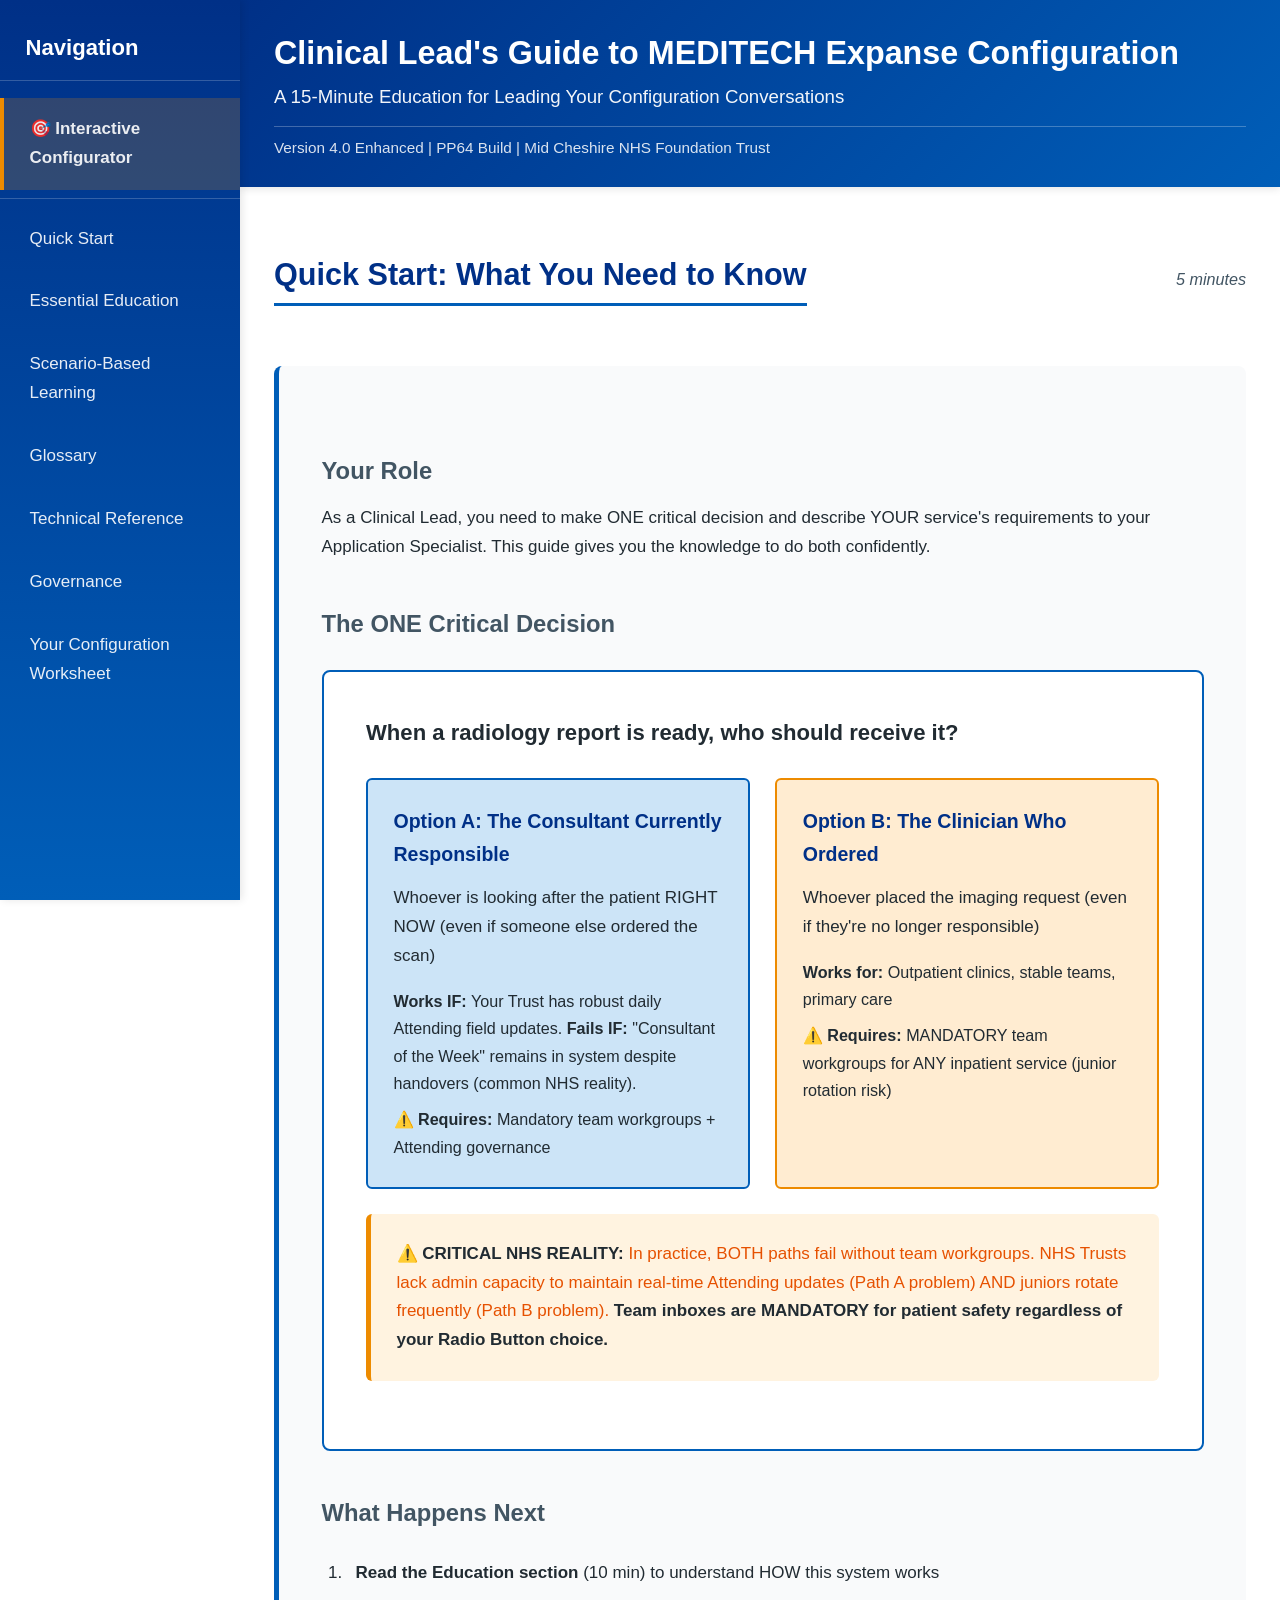
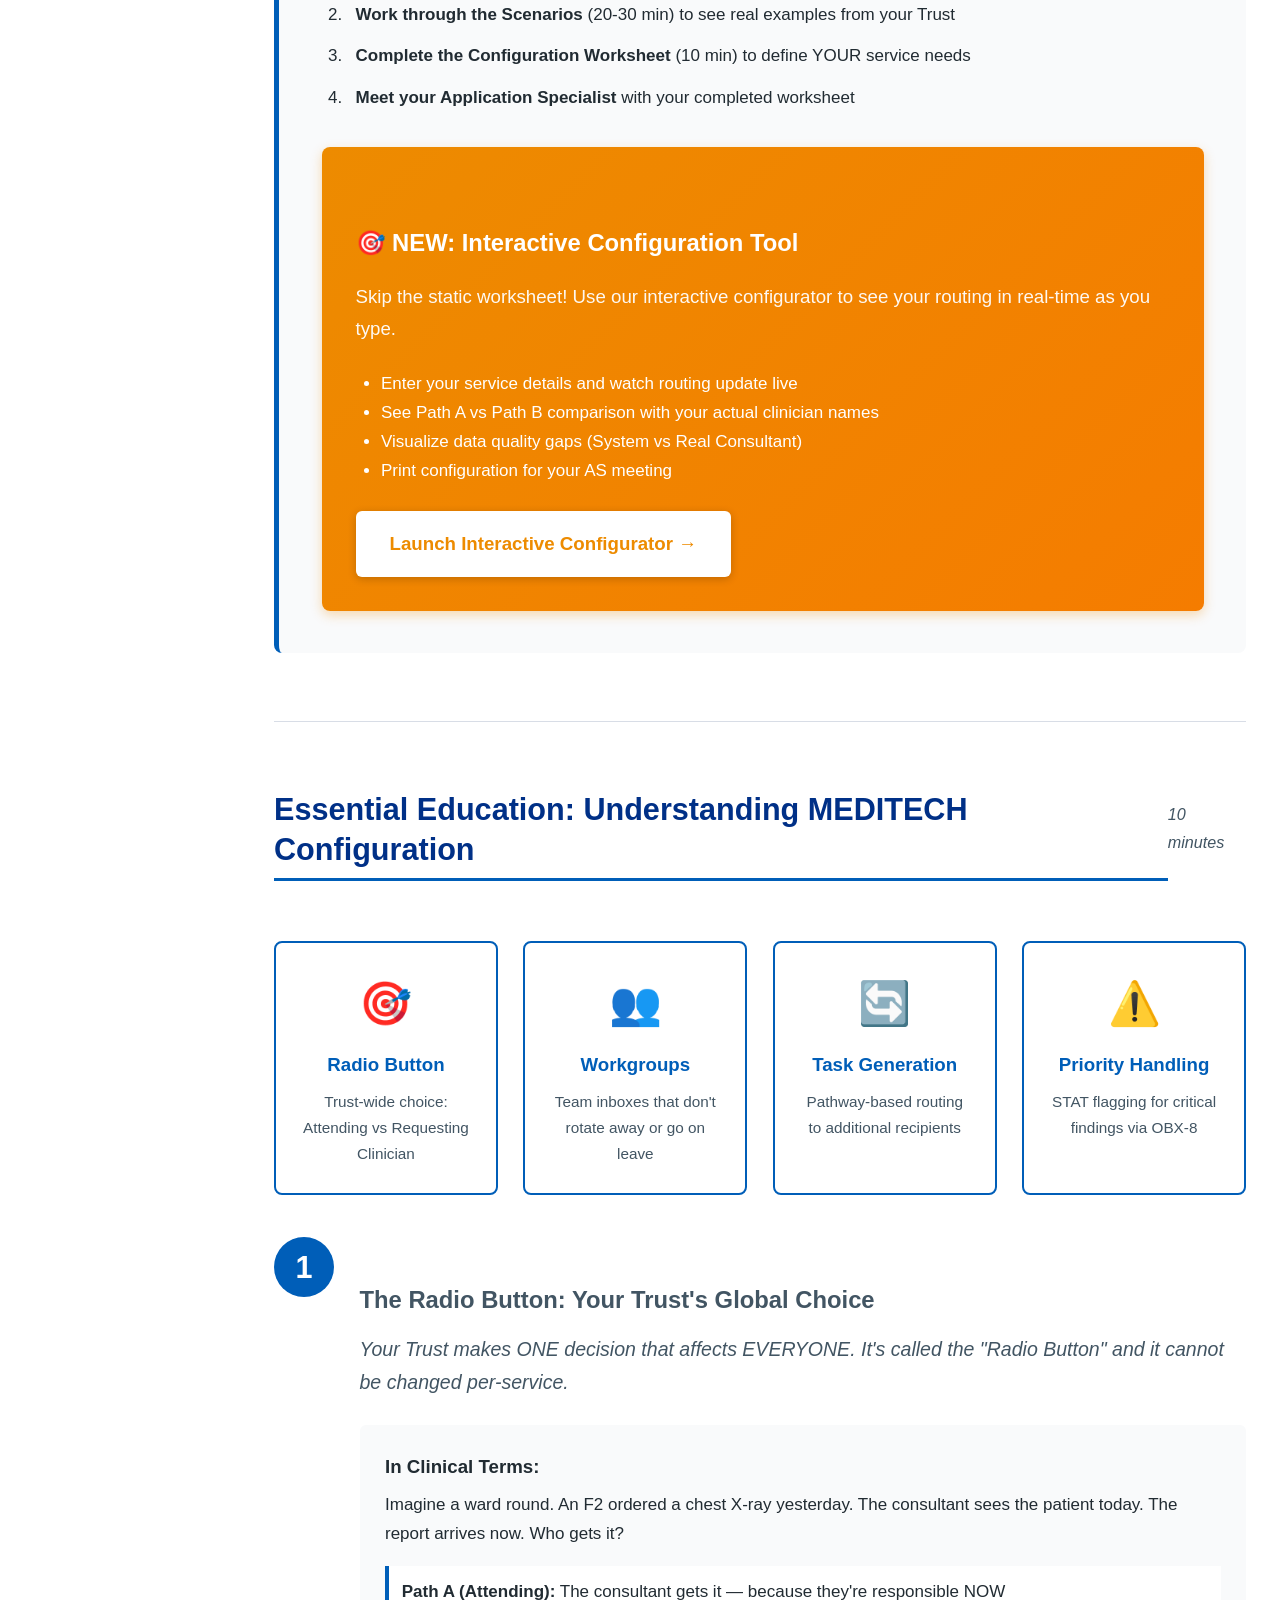
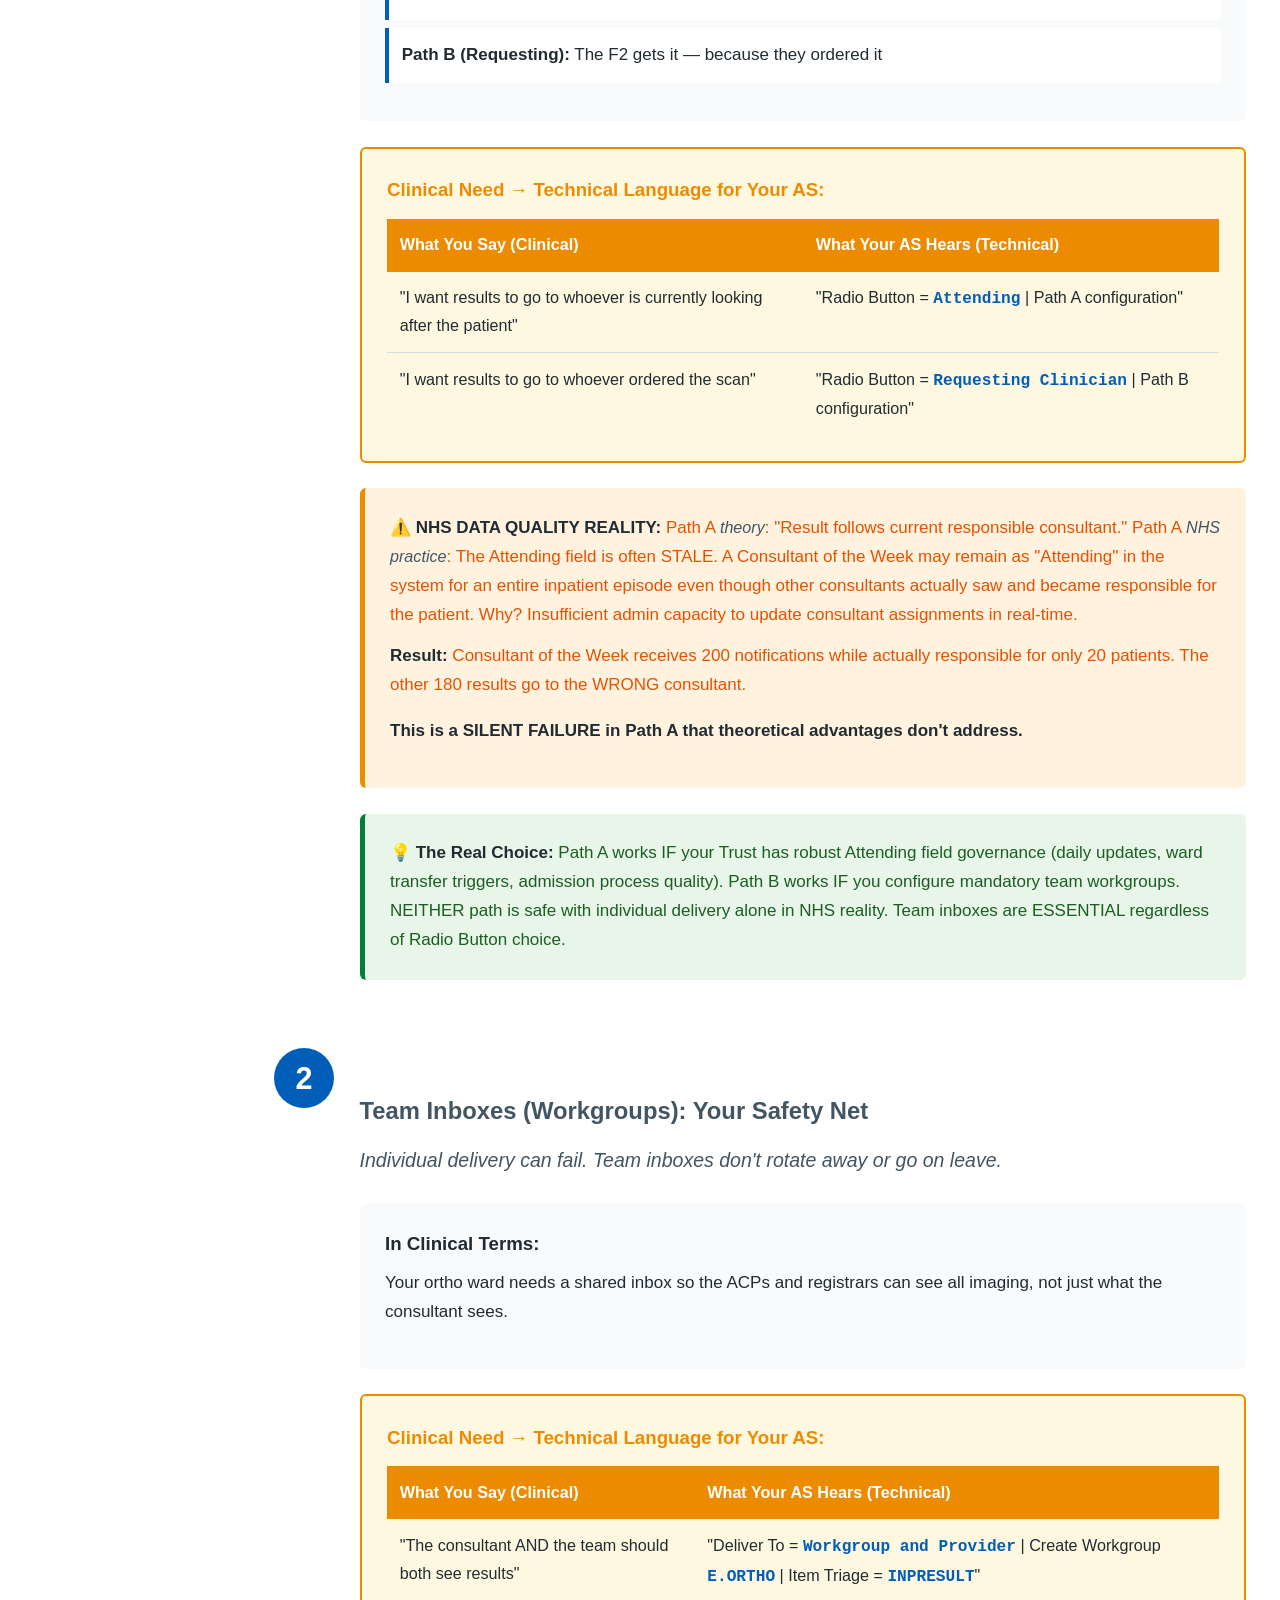
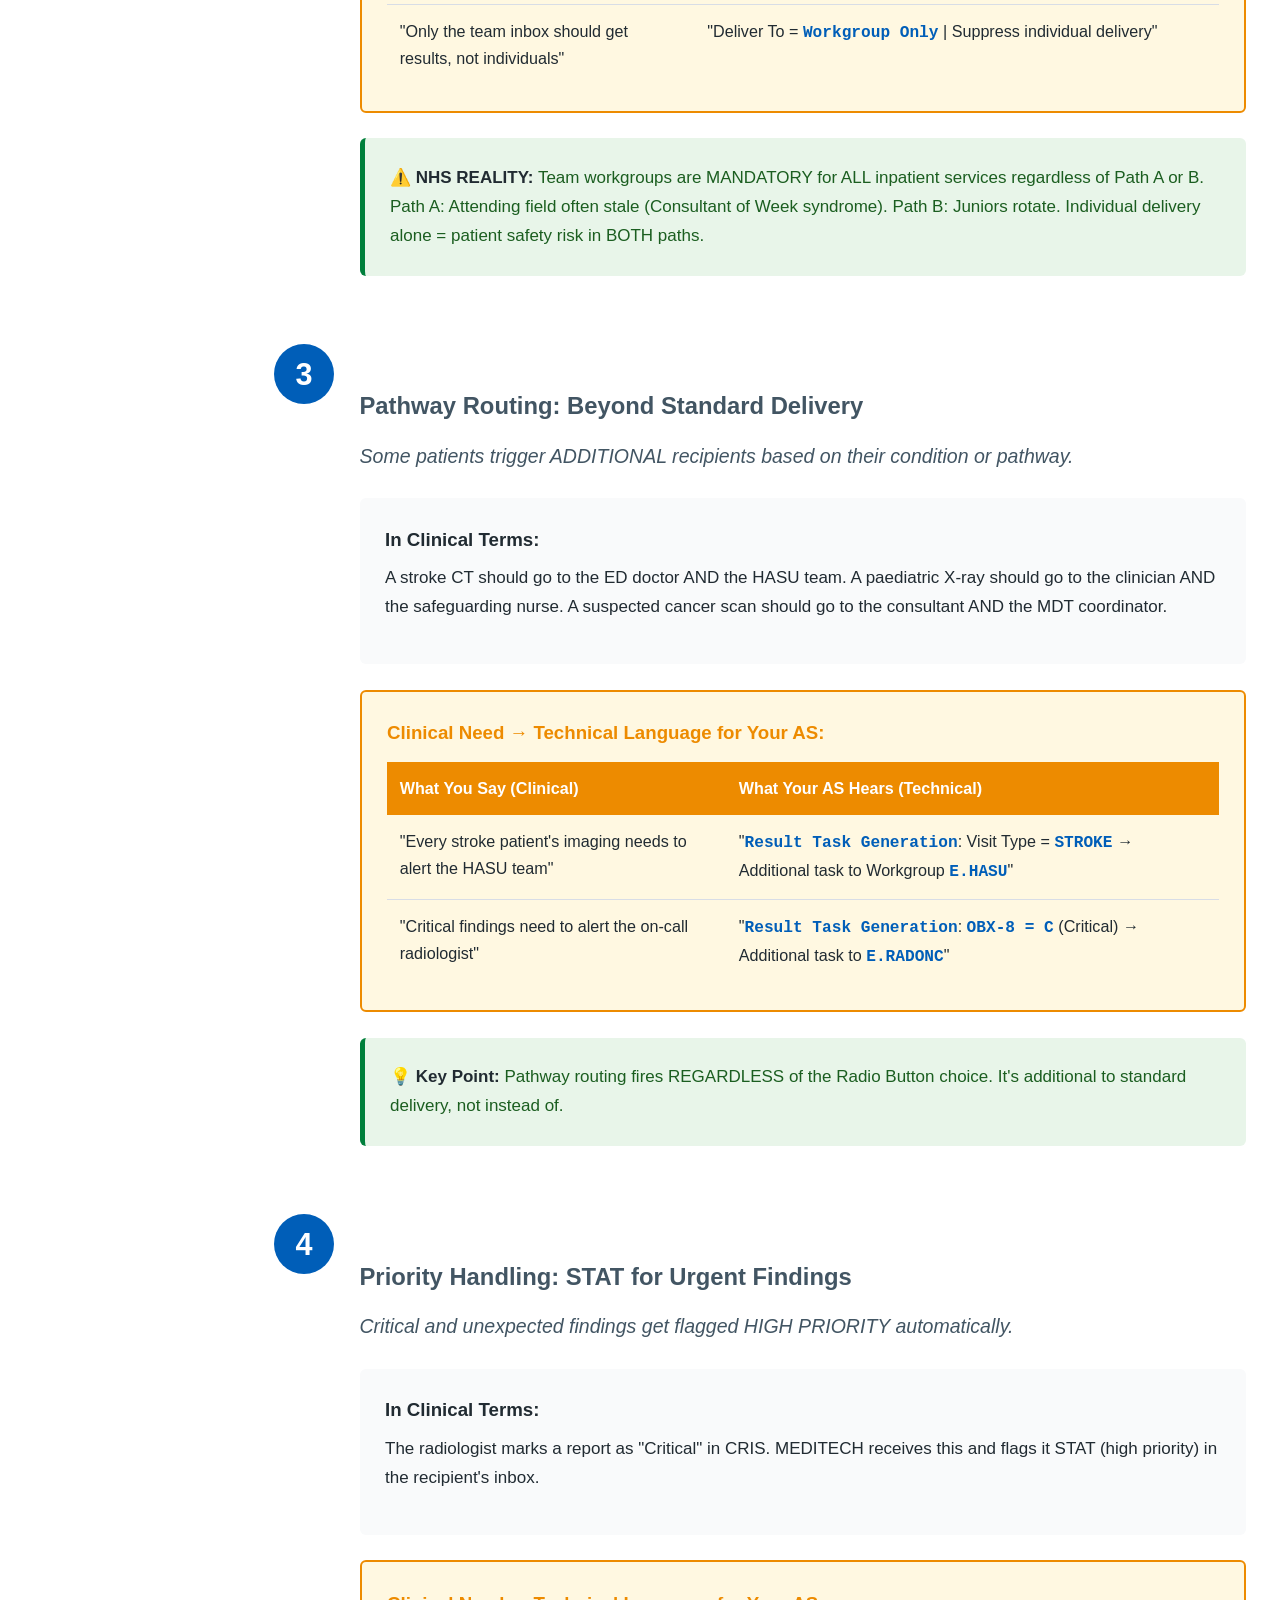
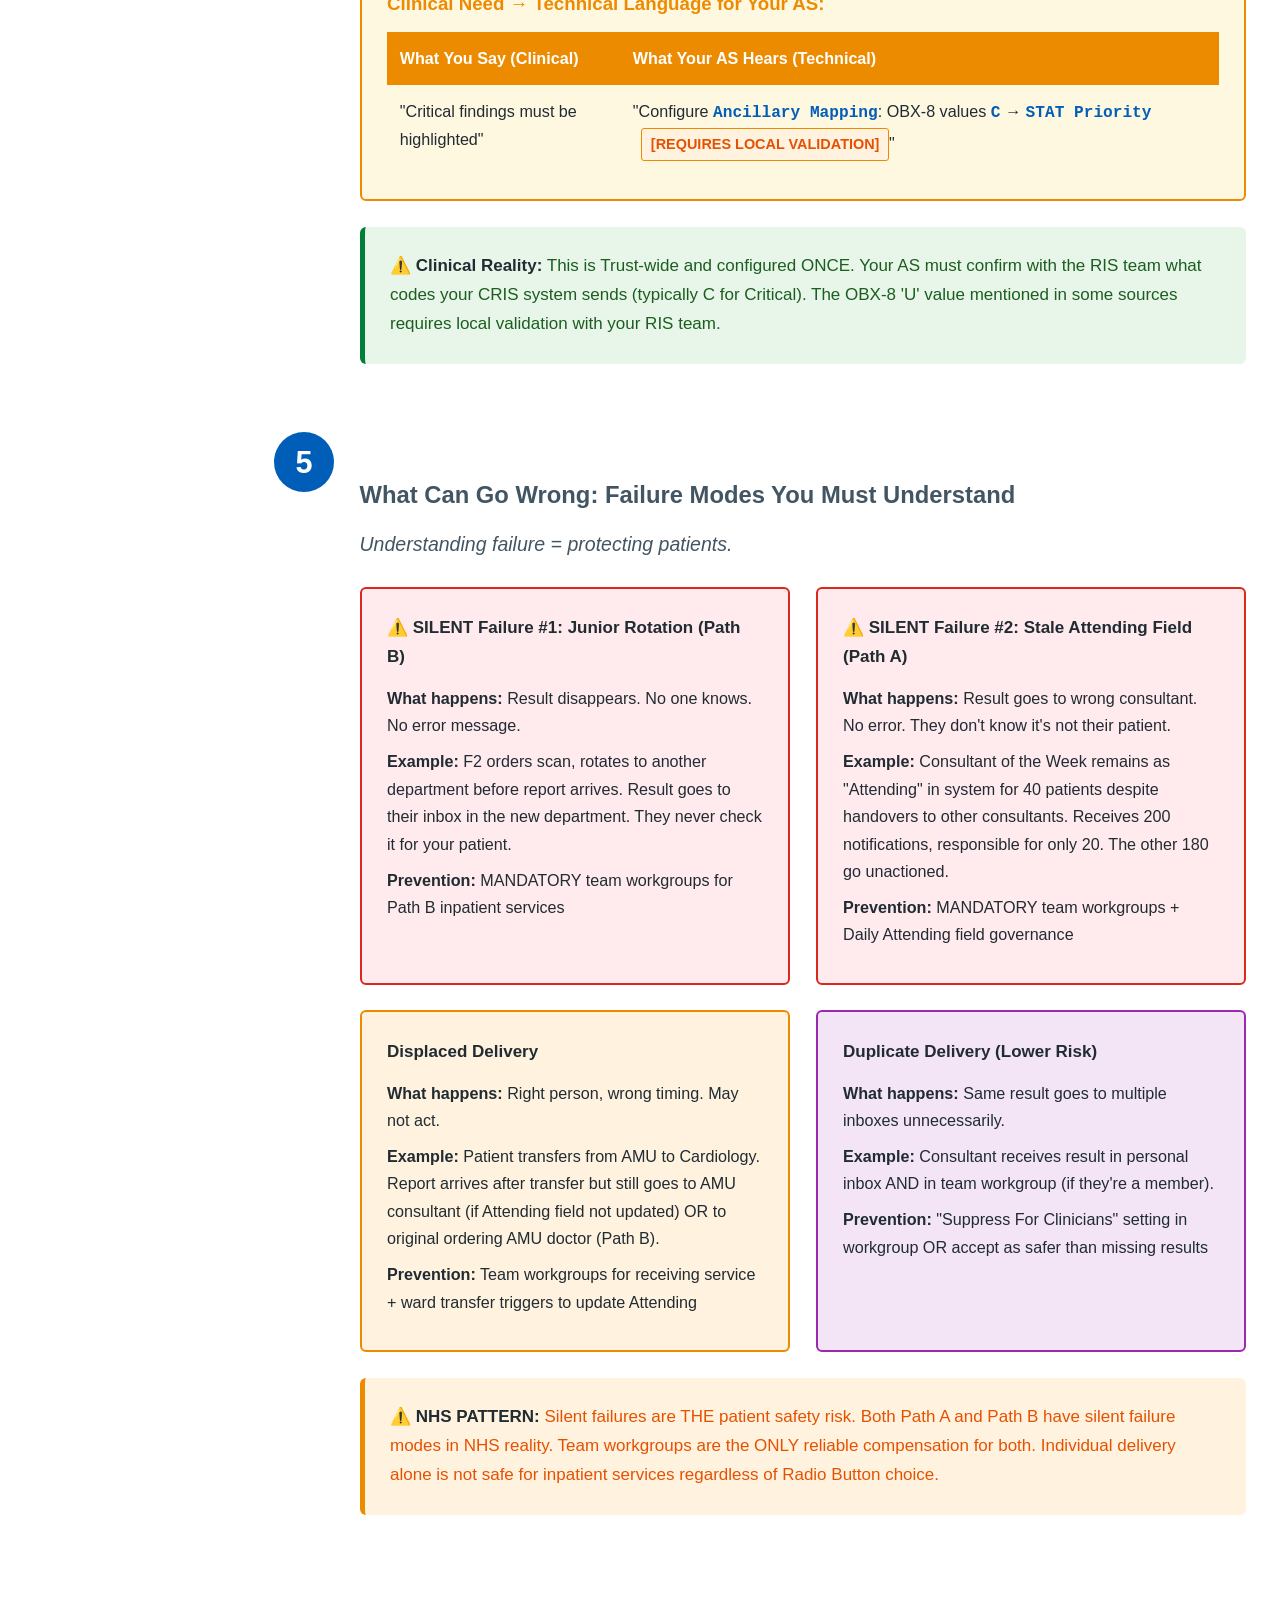
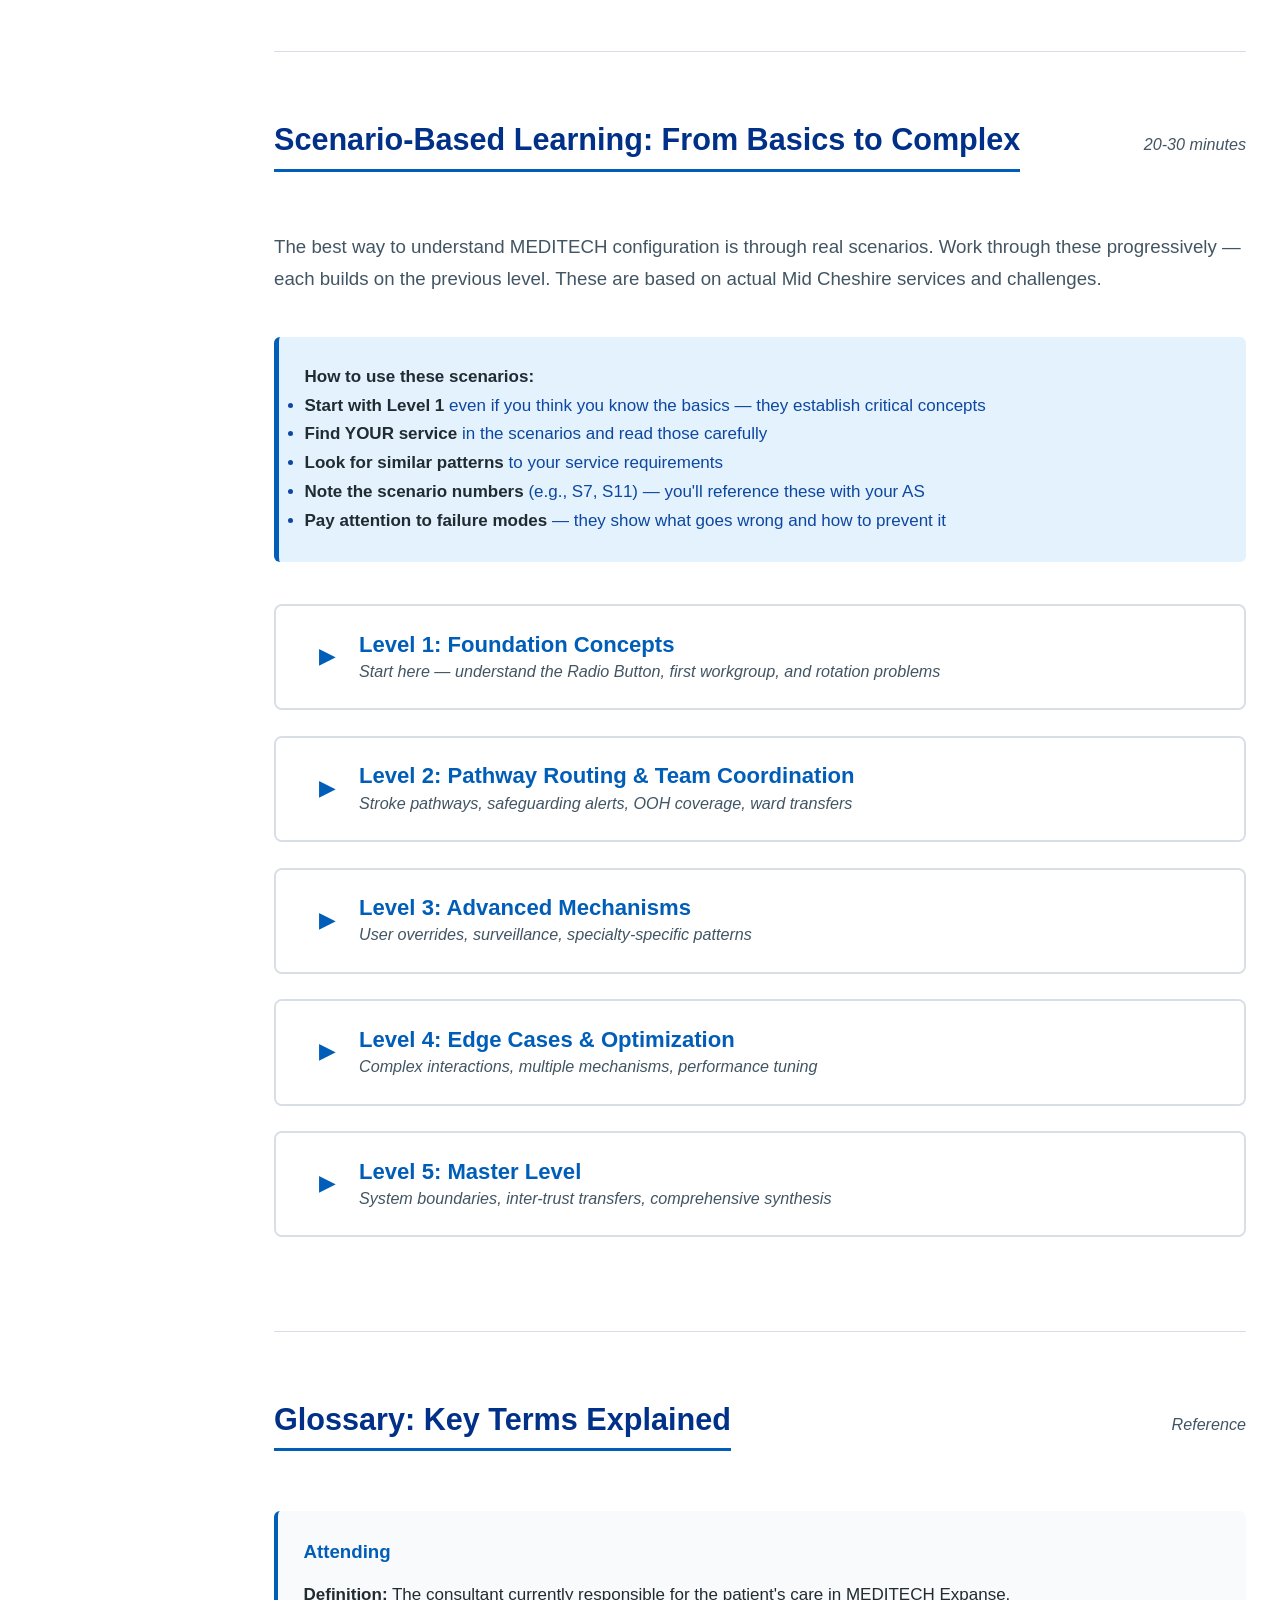
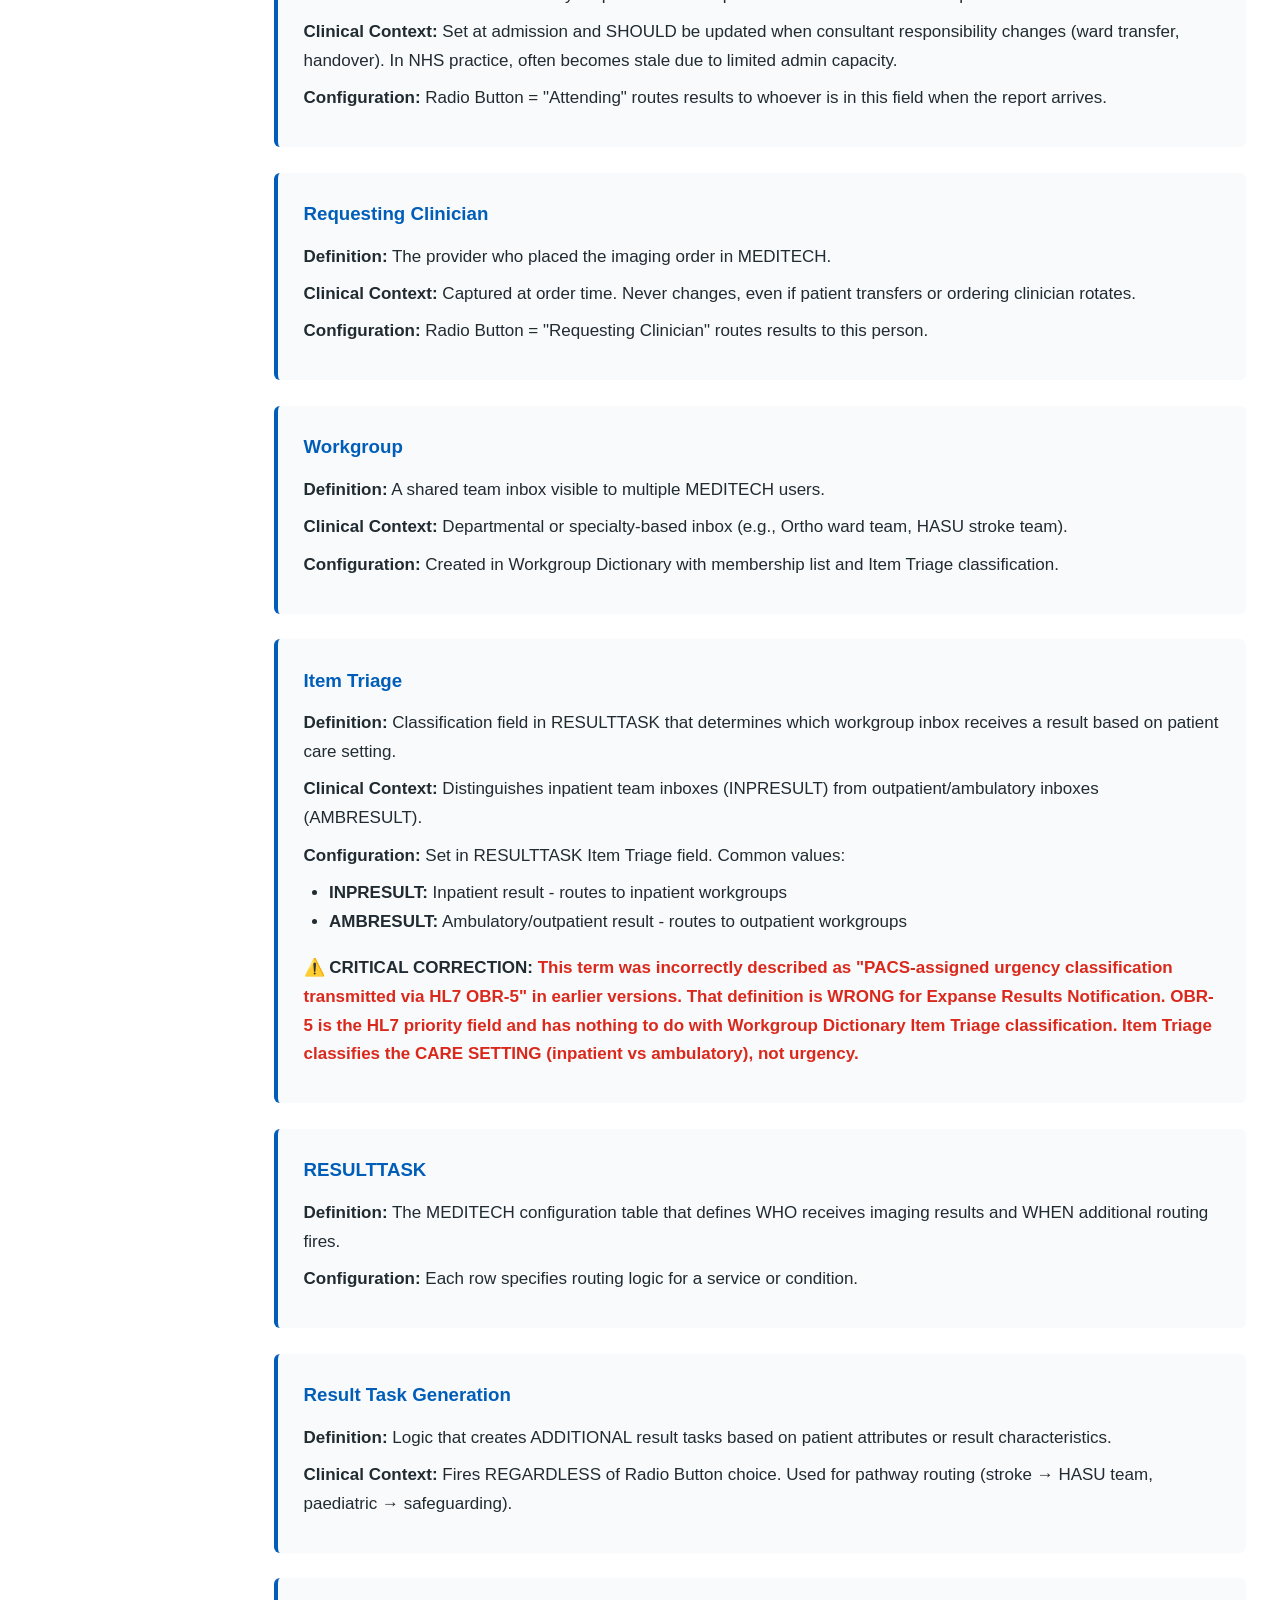
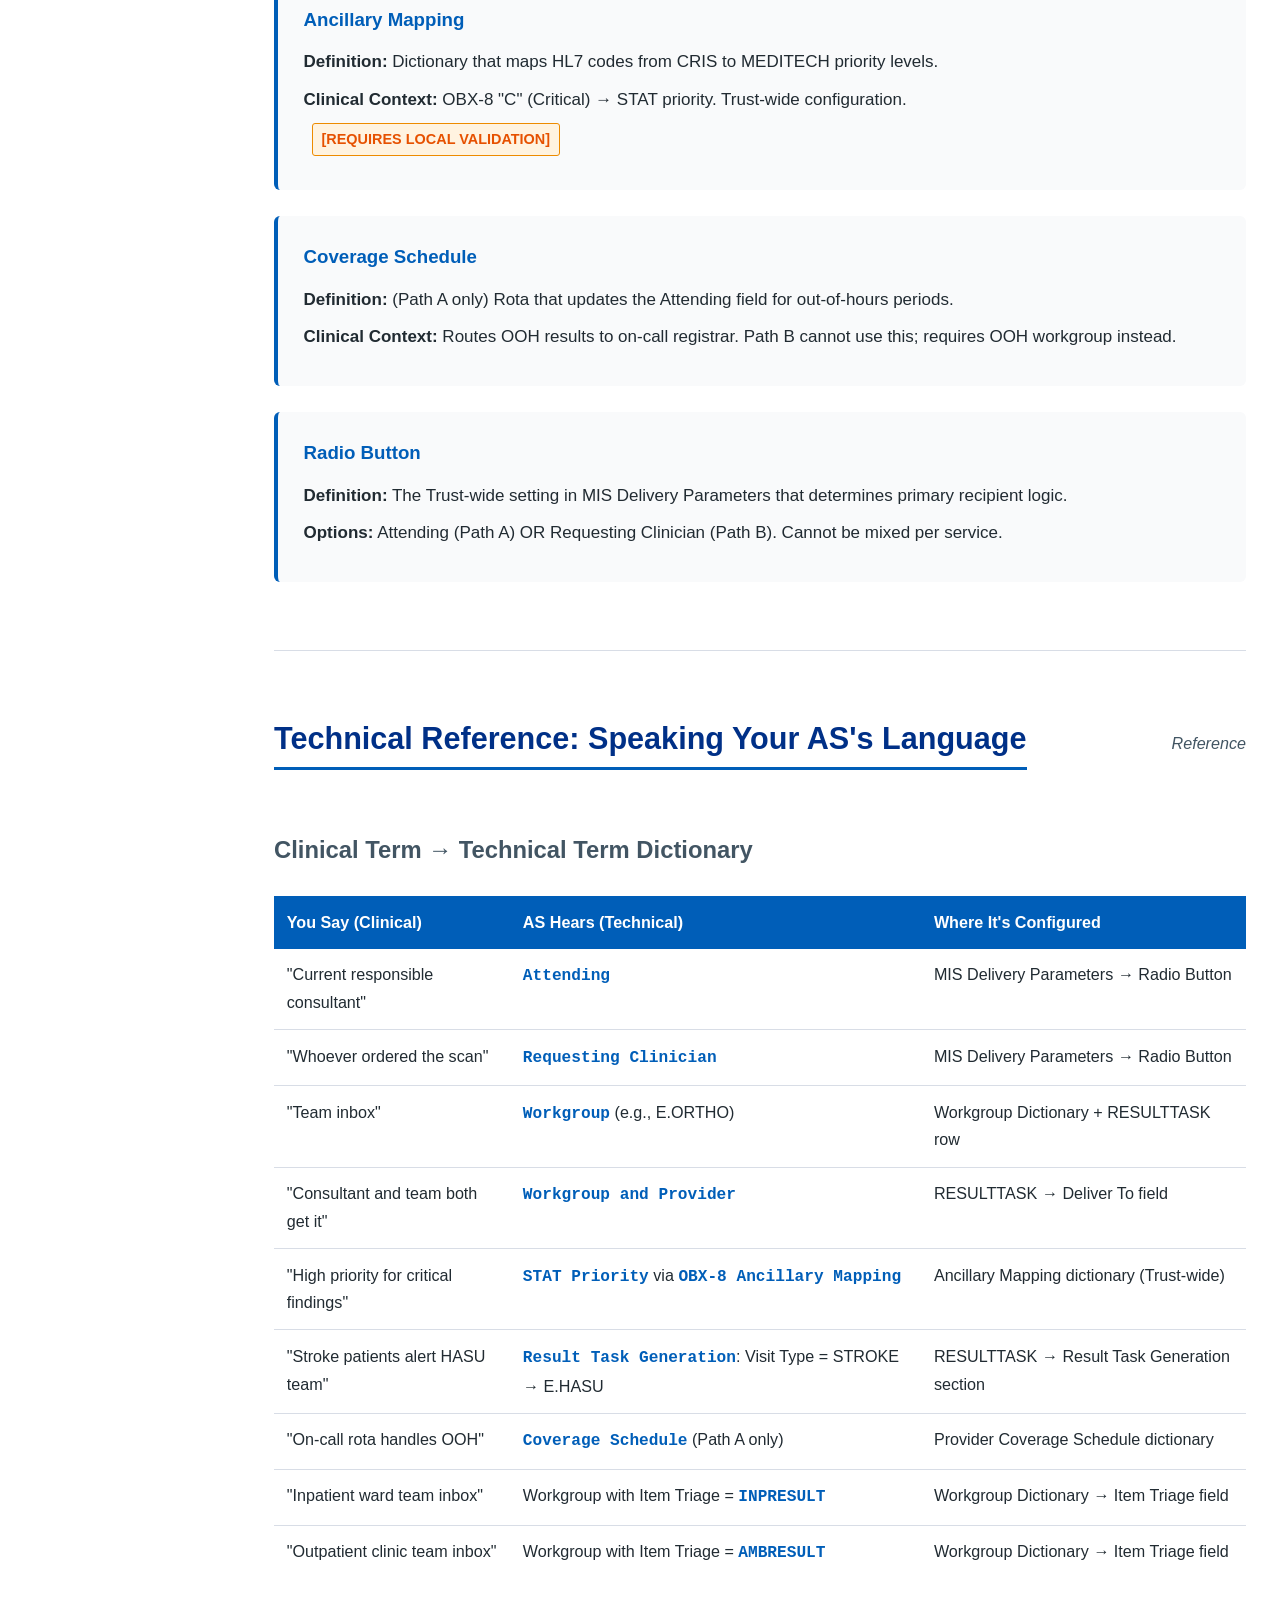
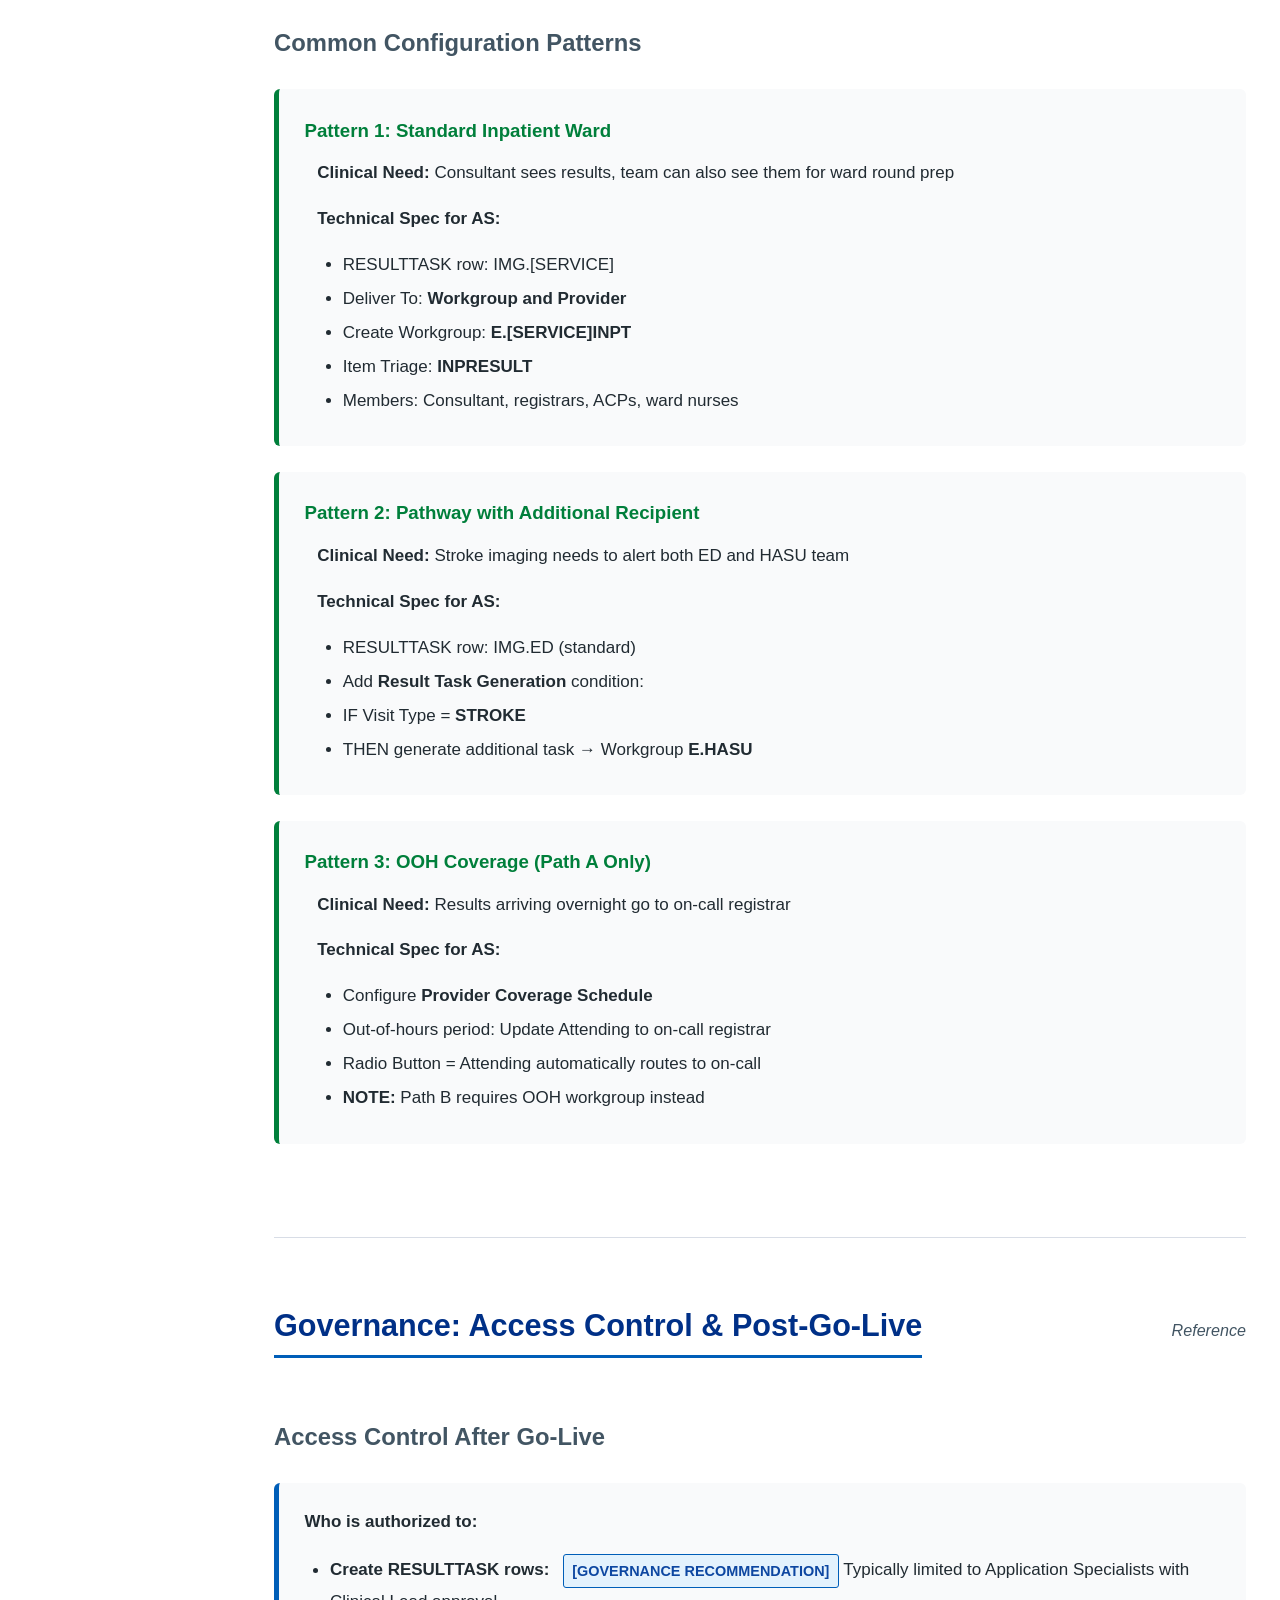
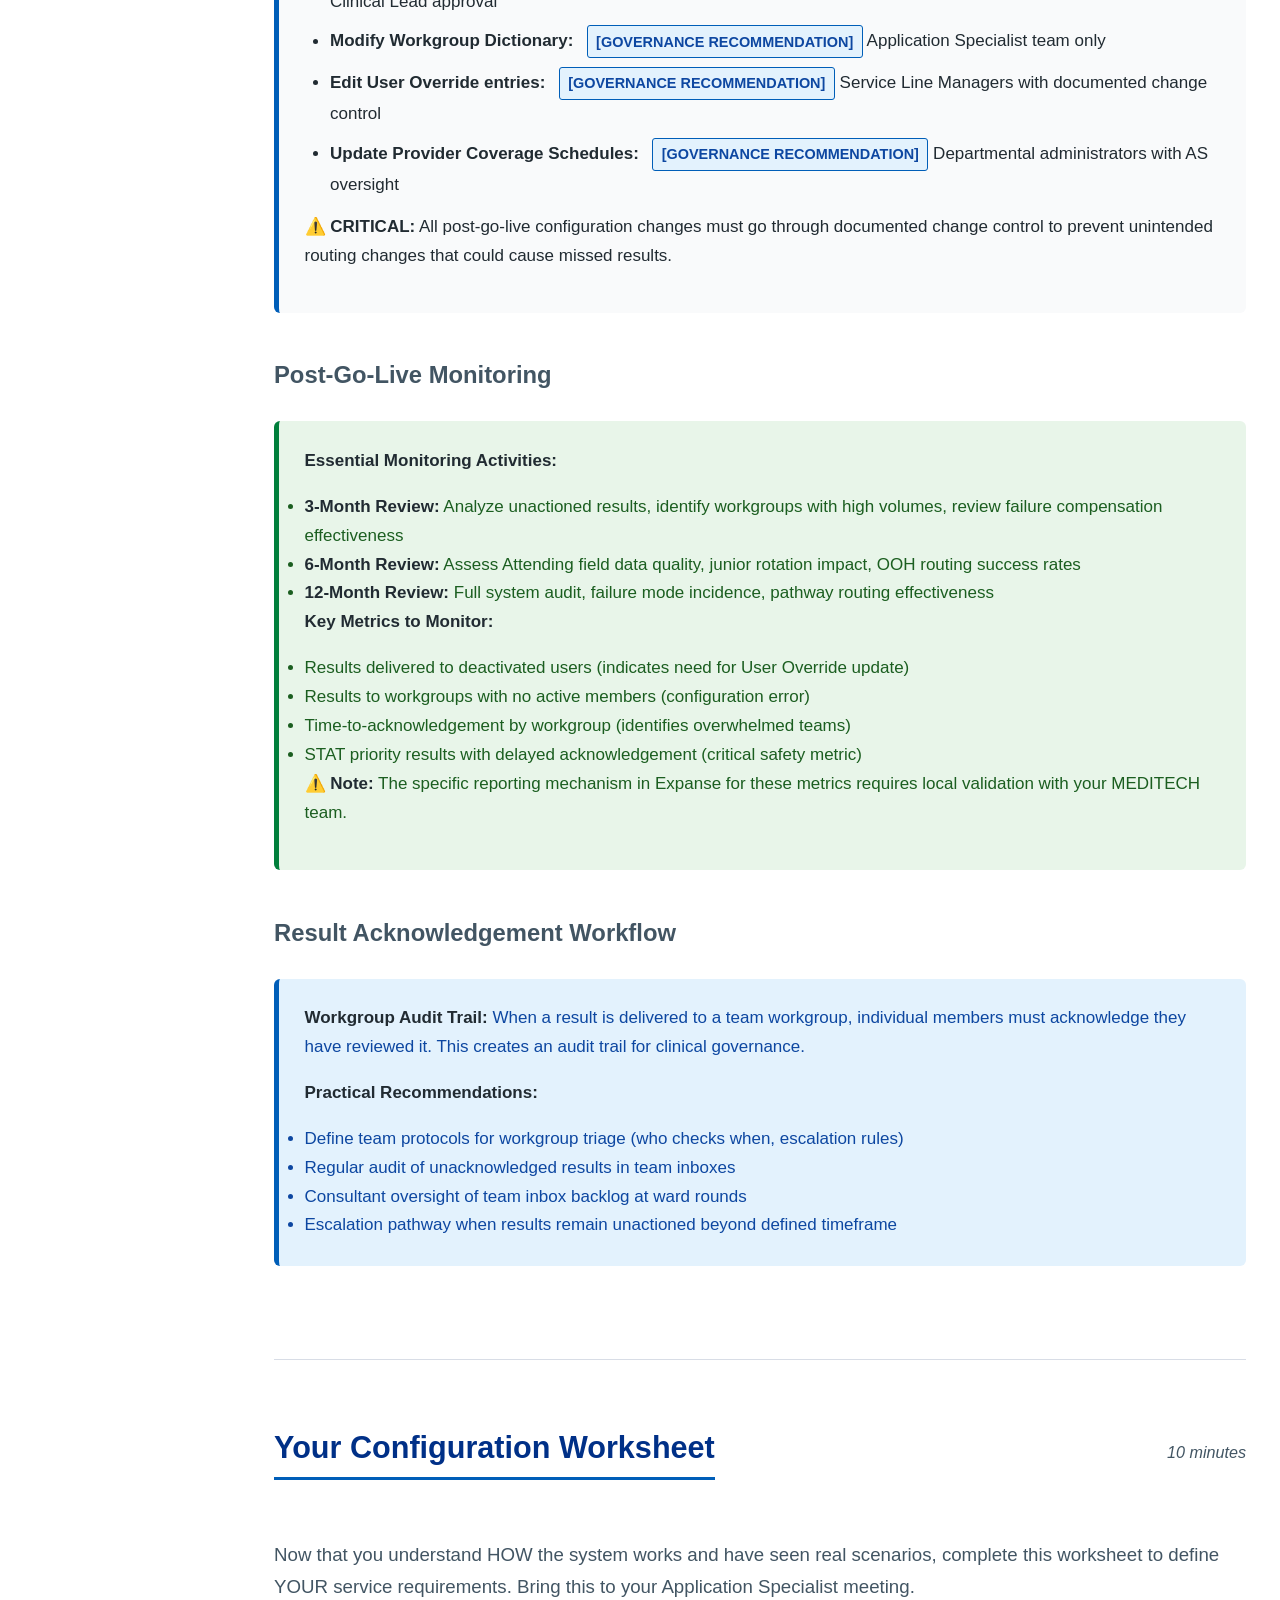
==== clinical-guide-enhanced.html @ 76cbac7c "Initial commit: MEDITECH Expanse Configuration Guide v5.1 Self-contained clinical guide and interact" ====
<!DOCTYPE html>
<html lang="en">
<head>
    <meta charset="UTF-8">
    <meta name="viewport" content="width=device-width, initial-scale=1.0">
    <title>Clinical Lead's Guide to MEDITECH Expanse Imaging Results Configuration</title>
    <link rel="stylesheet" href="clinical-styles-enhanced.css">
</head>
<body>
    <!-- Vertical Left Sidebar Navigation -->
    <nav class="sidebar">
        <div class="sidebar-header">
            <h2>Navigation</h2>
        </div>
        <ul class="sidebar-nav">
            <li><a href="interactive-configurator.html" class="nav-link" style="background: rgba(237,139,0,0.2); border-left-color: #ed8b00; font-weight: 600;">🎯 Interactive Configurator</a></li>
            <li style="height: 1px; background: rgba(255,255,255,0.2); margin: 0.5rem 0;"></li>
            <li><a href="#start" class="nav-link active">Quick Start</a></li>
            <li><a href="#education" class="nav-link">Essential Education</a></li>
            <li><a href="#scenarios" class="nav-link">Scenario-Based Learning</a></li>
            <li><a href="#glossary" class="nav-link">Glossary</a></li>
            <li><a href="#technical" class="nav-link">Technical Reference</a></li>
            <li><a href="#governance" class="nav-link">Governance</a></li>
            <li><a href="#decision" class="nav-link">Your Configuration Worksheet</a></li>
        </ul>
    </nav>

    <!-- Main Content Area -->
    <div class="main-wrapper">
        <!-- Fixed Header -->
        <header class="document-header">
            <div class="container">
                <h1>Clinical Lead's Guide to MEDITECH Expanse Configuration</h1>
                <p class="subtitle">A 15-Minute Education for Leading Your Configuration Conversations</p>
                <div class="meta">Version 4.0 Enhanced | PP64 Build | Mid Cheshire NHS Foundation Trust</div>
            </div>
        </header>

        <main class="container">

            <!-- Section 1: Quick Start -->
            <section id="start" class="section">
                <div class="section-header">
                    <h2>Quick Start: What You Need to Know</h2>
                    <span class="reading-time">5 minutes</span>
                </div>

                <div class="executive-summary">
                    <h3>Your Role</h3>
                    <p>As a Clinical Lead, you need to make ONE critical decision and describe YOUR service's requirements to your Application Specialist. This guide gives you the knowledge to do both confidently.</p>

                    <h3>The ONE Critical Decision</h3>
                    <div class="decision-box">
                        <p class="lead-text"><strong>When a radiology report is ready, who should receive it?</strong></p>
                        <div class="two-columns">
                            <div class="option-summary path-a">
                                <h4>Option A: The Consultant Currently Responsible</h4>
                                <p>Whoever is looking after the patient RIGHT NOW (even if someone else ordered the scan)</p>
                                <p class="verdict"><strong>Works IF:</strong> Your Trust has robust daily Attending field updates. <strong>Fails IF:</strong> "Consultant of the Week" remains in system despite handovers (common NHS reality).</p>
                                <p class="verdict" style="margin-top: 0.5rem;"><strong>⚠️ Requires:</strong> Mandatory team workgroups + Attending governance</p>
                            </div>
                            <div class="option-summary path-b">
                                <h4>Option B: The Clinician Who Ordered</h4>
                                <p>Whoever placed the imaging request (even if they're no longer responsible)</p>
                                <p class="verdict"><strong>Works for:</strong> Outpatient clinics, stable teams, primary care</p>
                                <p class="verdict" style="margin-top: 0.5rem;"><strong>⚠️ Requires:</strong> MANDATORY team workgroups for ANY inpatient service (junior rotation risk)</p>
                            </div>
                        </div>

                        <div class="clinical-warning" style="margin-top: 1.5rem;">
                            <strong>⚠️ CRITICAL NHS REALITY:</strong> In practice, BOTH paths fail without team workgroups. NHS Trusts lack admin capacity to maintain real-time Attending updates (Path A problem) AND juniors rotate frequently (Path B problem). <strong>Team inboxes are MANDATORY for patient safety regardless of your Radio Button choice.</strong>
                        </div>
                    </div>

                    <h3>What Happens Next</h3>
                    <ol class="process-steps">
                        <li><strong>Read the Education section</strong> (10 min) to understand HOW this system works</li>
                        <li><strong>Work through the Scenarios</strong> (20-30 min) to see real examples from your Trust</li>
                        <li><strong>Complete the Configuration Worksheet</strong> (10 min) to define YOUR service needs</li>
                        <li><strong>Meet your Application Specialist</strong> with your completed worksheet</li>
                    </ol>

                    <div style="background: linear-gradient(135deg, #ed8b00 0%, #f57c00 100%); color: white; padding: 2rem; border-radius: 8px; margin-top: 2rem; box-shadow: 0 4px 12px rgba(237,139,0,0.3);">
                        <h3 style="color: white; margin-bottom: 1rem; border: none; padding: 0;">🎯 NEW: Interactive Configuration Tool</h3>
                        <p style="font-size: 1.1rem; margin-bottom: 1.5rem; opacity: 0.95;">
                            Skip the static worksheet! Use our interactive configurator to see your routing in real-time as you type.
                        </p>
                        <ul style="margin-bottom: 1.5rem; padding-left: 1.5rem;">
                            <li>Enter your service details and watch routing update live</li>
                            <li>See Path A vs Path B comparison with your actual clinician names</li>
                            <li>Visualize data quality gaps (System vs Real Consultant)</li>
                            <li>Print configuration for your AS meeting</li>
                        </ul>
                        <a href="interactive-configurator.html" style="display: inline-block; background: white; color: #ed8b00; padding: 1rem 2rem; border-radius: 6px; text-decoration: none; font-weight: 600; font-size: 1.1rem; transition: all 0.2s; box-shadow: 0 2px 8px rgba(0,0,0,0.2);">
                            Launch Interactive Configurator →
                        </a>
                    </div>
                </div>
            </section>

            <!-- Section 2: Essential Education -->
            <section id="education" class="section">
                <div class="section-header">
                    <h2>Essential Education: Understanding MEDITECH Configuration</h2>
                    <span class="reading-time">10 minutes</span>
                </div>

                <div class="education-content">

                    <!-- Key Configuration Concepts -->
                    <div class="key-concepts-grid">
                        <div class="key-concept-card">
                            <div class="concept-icon">🎯</div>
                            <h4>Radio Button</h4>
                            <p>Trust-wide choice: Attending vs Requesting Clinician</p>
                        </div>
                        <div class="key-concept-card">
                            <div class="concept-icon">👥</div>
                            <h4>Workgroups</h4>
                            <p>Team inboxes that don't rotate away or go on leave</p>
                        </div>
                        <div class="key-concept-card">
                            <div class="concept-icon">🔄</div>
                            <h4>Task Generation</h4>
                            <p>Pathway-based routing to additional recipients</p>
                        </div>
                        <div class="key-concept-card">
                            <div class="concept-icon">⚠️</div>
                            <h4>Priority Handling</h4>
                            <p>STAT flagging for critical findings via OBX-8</p>
                        </div>
                    </div>

                    <!-- Core Concept 1 -->
                    <div class="concept-block">
                        <div class="concept-number">1</div>
                        <div class="concept-content">
                            <h3>The Radio Button: Your Trust's Global Choice</h3>
                            <p class="concept-intro">Your Trust makes ONE decision that affects EVERYONE. It's called the "Radio Button" and it cannot be changed per-service.</p>

                            <div class="explanation">
                                <h4>In Clinical Terms:</h4>
                                <p>Imagine a ward round. An F2 ordered a chest X-ray yesterday. The consultant sees the patient today. The report arrives now. Who gets it?</p>

                                <ul class="clinical-comparison">
                                    <li><strong>Path A (Attending):</strong> The consultant gets it — because they're responsible NOW</li>
                                    <li><strong>Path B (Requesting):</strong> The F2 gets it — because they ordered it</li>
                                </ul>
                            </div>

                            <div class="translation-box">
                                <h4>Clinical Need → Technical Language for Your AS:</h4>
                                <table class="translation-table">
                                    <tr>
                                        <th>What You Say (Clinical)</th>
                                        <th>What Your AS Hears (Technical)</th>
                                    </tr>
                                    <tr>
                                        <td>"I want results to go to whoever is currently looking after the patient"</td>
                                        <td>"Radio Button = <strong>Attending</strong> | Path A configuration"</td>
                                    </tr>
                                    <tr>
                                        <td>"I want results to go to whoever ordered the scan"</td>
                                        <td>"Radio Button = <strong>Requesting Clinician</strong> | Path B configuration"</td>
                                    </tr>
                                </table>
                            </div>

                            <div class="clinical-warning">
                                <strong>⚠️ NHS DATA QUALITY REALITY:</strong> Path A <em>theory</em>: "Result follows current responsible consultant." Path A <em>NHS practice</em>: The Attending field is often STALE. A Consultant of the Week may remain as "Attending" in the system for an entire inpatient episode even though other consultants actually saw and became responsible for the patient. Why? Insufficient admin capacity to update consultant assignments in real-time.
                                <p style="margin-top: 0.75rem;"><strong>Result:</strong> Consultant of the Week receives 200 notifications while actually responsible for only 20 patients. The other 180 results go to the WRONG consultant.</p>
                                <p style="margin-top: 0.75rem;"><strong>This is a SILENT FAILURE in Path A that theoretical advantages don't address.</strong></p>
                            </div>

                            <div class="clinical-truth">
                                <strong>💡 The Real Choice:</strong> Path A works IF your Trust has robust Attending field governance (daily updates, ward transfer triggers, admission process quality). Path B works IF you configure mandatory team workgroups. NEITHER path is safe with individual delivery alone in NHS reality. Team inboxes are ESSENTIAL regardless of Radio Button choice.
                            </div>
                        </div>
                    </div>

                    <!-- Core Concept 2 -->
                    <div class="concept-block">
                        <div class="concept-number">2</div>
                        <div class="concept-content">
                            <h3>Team Inboxes (Workgroups): Your Safety Net</h3>
                            <p class="concept-intro">Individual delivery can fail. Team inboxes don't rotate away or go on leave.</p>

                            <div class="explanation">
                                <h4>In Clinical Terms:</h4>
                                <p>Your ortho ward needs a shared inbox so the ACPs and registrars can see all imaging, not just what the consultant sees.</p>
                            </div>

                            <div class="translation-box">
                                <h4>Clinical Need → Technical Language for Your AS:</h4>
                                <table class="translation-table">
                                    <tr>
                                        <th>What You Say (Clinical)</th>
                                        <th>What Your AS Hears (Technical)</th>
                                    </tr>
                                    <tr>
                                        <td>"The consultant AND the team should both see results"</td>
                                        <td>"Deliver To = <strong>Workgroup and Provider</strong> | Create Workgroup <strong>E.ORTHO</strong> | Item Triage = <strong>INPRESULT</strong>"</td>
                                    </tr>
                                    <tr>
                                        <td>"Only the team inbox should get results, not individuals"</td>
                                        <td>"Deliver To = <strong>Workgroup Only</strong> | Suppress individual delivery"</td>
                                    </tr>
                                </table>
                            </div>

                            <div class="clinical-truth">
                                <strong>⚠️ NHS REALITY:</strong> Team workgroups are MANDATORY for ALL inpatient services regardless of Path A or B. Path A: Attending field often stale (Consultant of Week syndrome). Path B: Juniors rotate. Individual delivery alone = patient safety risk in BOTH paths.
                            </div>
                        </div>
                    </div>

                    <!-- Core Concept 3 -->
                    <div class="concept-block">
                        <div class="concept-number">3</div>
                        <div class="concept-content">
                            <h3>Pathway Routing: Beyond Standard Delivery</h3>
                            <p class="concept-intro">Some patients trigger ADDITIONAL recipients based on their condition or pathway.</p>

                            <div class="explanation">
                                <h4>In Clinical Terms:</h4>
                                <p>A stroke CT should go to the ED doctor AND the HASU team. A paediatric X-ray should go to the clinician AND the safeguarding nurse. A suspected cancer scan should go to the consultant AND the MDT coordinator.</p>
                            </div>

                            <div class="translation-box">
                                <h4>Clinical Need → Technical Language for Your AS:</h4>
                                <table class="translation-table">
                                    <tr>
                                        <th>What You Say (Clinical)</th>
                                        <th>What Your AS Hears (Technical)</th>
                                    </tr>
                                    <tr>
                                        <td>"Every stroke patient's imaging needs to alert the HASU team"</td>
                                        <td>"<strong>Result Task Generation</strong>: Visit Type = <strong>STROKE</strong> → Additional task to Workgroup <strong>E.HASU</strong>"</td>
                                    </tr>
                                    <tr>
                                        <td>"Critical findings need to alert the on-call radiologist"</td>
                                        <td>"<strong>Result Task Generation</strong>: <strong>OBX-8 = C</strong> (Critical) → Additional task to <strong>E.RADONC</strong>"</td>
                                    </tr>
                                </table>
                            </div>

                            <div class="clinical-truth">
                                <strong>💡 Key Point:</strong> Pathway routing fires REGARDLESS of the Radio Button choice. It's additional to standard delivery, not instead of.
                            </div>
                        </div>
                    </div>

                    <!-- Core Concept 4 -->
                    <div class="concept-block">
                        <div class="concept-number">4</div>
                        <div class="concept-content">
                            <h3>Priority Handling: STAT for Urgent Findings</h3>
                            <p class="concept-intro">Critical and unexpected findings get flagged HIGH PRIORITY automatically.</p>

                            <div class="explanation">
                                <h4>In Clinical Terms:</h4>
                                <p>The radiologist marks a report as "Critical" in CRIS. MEDITECH receives this and flags it STAT (high priority) in the recipient's inbox.</p>
                            </div>

                            <div class="translation-box">
                                <h4>Clinical Need → Technical Language for Your AS:</h4>
                                <table class="translation-table">
                                    <tr>
                                        <th>What You Say (Clinical)</th>
                                        <th>What Your AS Hears (Technical)</th>
                                    </tr>
                                    <tr>
                                        <td>"Critical findings must be highlighted"</td>
                                        <td>"Configure <strong>Ancillary Mapping</strong>: OBX-8 values <strong>C</strong> → <strong>STAT Priority</strong> <span class="validation-tag">[REQUIRES LOCAL VALIDATION]</span>"</td>
                                    </tr>
                                </table>
                            </div>

                            <div class="clinical-truth">
                                <strong>⚠️ Clinical Reality:</strong> This is Trust-wide and configured ONCE. Your AS must confirm with the RIS team what codes your CRIS system sends (typically C for Critical). The OBX-8 'U' value mentioned in some sources requires local validation with your RIS team.
                            </div>
                        </div>
                    </div>

                    <!-- Core Concept 5 -->
                    <div class="concept-block">
                        <div class="concept-number">5</div>
                        <div class="concept-content">
                            <h3>What Can Go Wrong: Failure Modes You Must Understand</h3>
                            <p class="concept-intro">Understanding failure = protecting patients.</p>

                            <div class="failure-grid">
                                <div class="failure-card critical">
                                    <h4>⚠️ SILENT Failure #1: Junior Rotation (Path B)</h4>
                                    <p><strong>What happens:</strong> Result disappears. No one knows. No error message.</p>
                                    <p><strong>Example:</strong> F2 orders scan, rotates to another department before report arrives. Result goes to their inbox in the new department. They never check it for your patient.</p>
                                    <p><strong>Prevention:</strong> MANDATORY team workgroups for Path B inpatient services</p>
                                </div>

                                <div class="failure-card critical">
                                    <h4>⚠️ SILENT Failure #2: Stale Attending Field (Path A)</h4>
                                    <p><strong>What happens:</strong> Result goes to wrong consultant. No error. They don't know it's not their patient.</p>
                                    <p><strong>Example:</strong> Consultant of the Week remains as "Attending" in system for 40 patients despite handovers to other consultants. Receives 200 notifications, responsible for only 20. The other 180 go unactioned.</p>
                                    <p><strong>Prevention:</strong> MANDATORY team workgroups + Daily Attending field governance</p>
                                </div>

                                <div class="failure-card warning">
                                    <h4>Displaced Delivery</h4>
                                    <p><strong>What happens:</strong> Right person, wrong timing. May not act.</p>
                                    <p><strong>Example:</strong> Patient transfers from AMU to Cardiology. Report arrives after transfer but still goes to AMU consultant (if Attending field not updated) OR to original ordering AMU doctor (Path B).</p>
                                    <p><strong>Prevention:</strong> Team workgroups for receiving service + ward transfer triggers to update Attending</p>
                                </div>

                                <div class="failure-card minor">
                                    <h4>Duplicate Delivery (Lower Risk)</h4>
                                    <p><strong>What happens:</strong> Same result goes to multiple inboxes unnecessarily.</p>
                                    <p><strong>Example:</strong> Consultant receives result in personal inbox AND in team workgroup (if they're a member).</p>
                                    <p><strong>Prevention:</strong> "Suppress For Clinicians" setting in workgroup OR accept as safer than missing results</p>
                                </div>
                            </div>

                            <div class="clinical-warning" style="margin-top: 1.5rem;">
                                <strong>⚠️ NHS PATTERN:</strong> Silent failures are THE patient safety risk. Both Path A and Path B have silent failure modes in NHS reality. Team workgroups are the ONLY reliable compensation for both. Individual delivery alone is not safe for inpatient services regardless of Radio Button choice.
                            </div>
                        </div>
                    </div>

                </div>
            </section>

            <!-- Section 3: Scenario-Based Learning -->
            
            <!-- Section 3: Scenarios (Template-Based) -->
            <section id="scenarios" class="section">
                <div class="section-header">
                    <h2>Scenario-Based Learning: From Basics to Complex</h2>
                    <span class="reading-time">20-30 minutes</span>
                </div>

                <div class="scenario-intro">
                    <p class="intro">The best way to understand MEDITECH configuration is through real scenarios. Work through these progressively — each builds on the previous level. These are based on actual Mid Cheshire services and challenges.</p>

                    <div class="clinical-note">
                        <strong>How to use these scenarios:</strong>
                        <ul>
                            <li><strong>Start with Level 1</strong> even if you think you know the basics — they establish critical concepts</li>
                            <li><strong>Find YOUR service</strong> in the scenarios and read those carefully</li>
                            <li><strong>Look for similar patterns</strong> to your service requirements</li>
                            <li><strong>Note the scenario numbers</strong> (e.g., S7, S11) — you'll reference these with your AS</li>
                            <li><strong>Pay attention to failure modes</strong> — they show what goes wrong and how to prevent it</li>
                        </ul>
                    </div>
                </div>

                <div class="scenario-content" id="scenario-container">
                    <!-- Scenarios will be dynamically rendered here -->
                    <div style="text-align: center; padding: 4rem 2rem; color: #666;">
                        <p>Loading scenarios...</p>
                    </div>
                </div>
            </section>

<section id="glossary" class="section">
                <div class="section-header">
                    <h2>Glossary: Key Terms Explained</h2>
                    <span class="reading-time">Reference</span>
                </div>

                <div class="glossary-content">
                    <div class="glossary-entry">
                        <h4>Attending</h4>
                        <p><strong>Definition:</strong> The consultant currently responsible for the patient's care in MEDITECH Expanse.</p>
                        <p><strong>Clinical Context:</strong> Set at admission and SHOULD be updated when consultant responsibility changes (ward transfer, handover). In NHS practice, often becomes stale due to limited admin capacity.</p>
                        <p><strong>Configuration:</strong> Radio Button = "Attending" routes results to whoever is in this field when the report arrives.</p>
                    </div>

                    <div class="glossary-entry">
                        <h4>Requesting Clinician</h4>
                        <p><strong>Definition:</strong> The provider who placed the imaging order in MEDITECH.</p>
                        <p><strong>Clinical Context:</strong> Captured at order time. Never changes, even if patient transfers or ordering clinician rotates.</p>
                        <p><strong>Configuration:</strong> Radio Button = "Requesting Clinician" routes results to this person.</p>
                    </div>

                    <div class="glossary-entry">
                        <h4>Workgroup</h4>
                        <p><strong>Definition:</strong> A shared team inbox visible to multiple MEDITECH users.</p>
                        <p><strong>Clinical Context:</strong> Departmental or specialty-based inbox (e.g., Ortho ward team, HASU stroke team).</p>
                        <p><strong>Configuration:</strong> Created in Workgroup Dictionary with membership list and Item Triage classification.</p>
                    </div>

                    <div class="glossary-entry">
                        <h4>Item Triage</h4>
                        <p><strong>Definition:</strong> Classification field in RESULTTASK that determines which workgroup inbox receives a result based on patient care setting.</p>
                        <p><strong>Clinical Context:</strong> Distinguishes inpatient team inboxes (INPRESULT) from outpatient/ambulatory inboxes (AMBRESULT).</p>
                        <p><strong>Configuration:</strong> Set in RESULTTASK Item Triage field. Common values:</p>
                        <ul>
                            <li><strong>INPRESULT:</strong> Inpatient result - routes to inpatient workgroups</li>
                            <li><strong>AMBRESULT:</strong> Ambulatory/outpatient result - routes to outpatient workgroups</li>
                        </ul>
                        <p class="warning-text"><strong>⚠️ CRITICAL CORRECTION:</strong> This term was incorrectly described as "PACS-assigned urgency classification transmitted via HL7 OBR-5" in earlier versions. That definition is WRONG for Expanse Results Notification. OBR-5 is the HL7 priority field and has nothing to do with Workgroup Dictionary Item Triage classification. Item Triage classifies the CARE SETTING (inpatient vs ambulatory), not urgency.</p>
                    </div>

                    <div class="glossary-entry">
                        <h4>RESULTTASK</h4>
                        <p><strong>Definition:</strong> The MEDITECH configuration table that defines WHO receives imaging results and WHEN additional routing fires.</p>
                        <p><strong>Configuration:</strong> Each row specifies routing logic for a service or condition.</p>
                    </div>

                    <div class="glossary-entry">
                        <h4>Result Task Generation</h4>
                        <p><strong>Definition:</strong> Logic that creates ADDITIONAL result tasks based on patient attributes or result characteristics.</p>
                        <p><strong>Clinical Context:</strong> Fires REGARDLESS of Radio Button choice. Used for pathway routing (stroke → HASU team, paediatric → safeguarding).</p>
                    </div>

                    <div class="glossary-entry">
                        <h4>Ancillary Mapping</h4>
                        <p><strong>Definition:</strong> Dictionary that maps HL7 codes from CRIS to MEDITECH priority levels.</p>
                        <p><strong>Clinical Context:</strong> OBX-8 "C" (Critical) → STAT priority. Trust-wide configuration.</p>
                        <p class="validation-tag">[REQUIRES LOCAL VALIDATION]</p>
                    </div>

                    <div class="glossary-entry">
                        <h4>Coverage Schedule</h4>
                        <p><strong>Definition:</strong> (Path A only) Rota that updates the Attending field for out-of-hours periods.</p>
                        <p><strong>Clinical Context:</strong> Routes OOH results to on-call registrar. Path B cannot use this; requires OOH workgroup instead.</p>
                    </div>

                    <div class="glossary-entry">
                        <h4>Radio Button</h4>
                        <p><strong>Definition:</strong> The Trust-wide setting in MIS Delivery Parameters that determines primary recipient logic.</p>
                        <p><strong>Options:</strong> Attending (Path A) OR Requesting Clinician (Path B). Cannot be mixed per service.</p>
                    </div>
                </div>
            </section>

            <!-- Section 5: Technical Reference -->
            <section id="technical" class="section">
                <div class="section-header">
                    <h2>Technical Reference: Speaking Your AS's Language</h2>
                    <span class="reading-time">Reference</span>
                </div>

                <div class="tech-reference">
                    <h3>Clinical Term → Technical Term Dictionary</h3>
                    <table class="reference-table">
                        <thead>
                            <tr>
                                <th>You Say (Clinical)</th>
                                <th>AS Hears (Technical)</th>
                                <th>Where It's Configured</th>
                            </tr>
                        </thead>
                        <tbody>
                            <tr>
                                <td>"Current responsible consultant"</td>
                                <td><strong>Attending</strong></td>
                                <td>MIS Delivery Parameters → Radio Button</td>
                            </tr>
                            <tr>
                                <td>"Whoever ordered the scan"</td>
                                <td><strong>Requesting Clinician</strong></td>
                                <td>MIS Delivery Parameters → Radio Button</td>
                            </tr>
                            <tr>
                                <td>"Team inbox"</td>
                                <td><strong>Workgroup</strong> (e.g., E.ORTHO)</td>
                                <td>Workgroup Dictionary + RESULTTASK row</td>
                            </tr>
                            <tr>
                                <td>"Consultant and team both get it"</td>
                                <td><strong>Workgroup and Provider</strong></td>
                                <td>RESULTTASK → Deliver To field</td>
                            </tr>
                            <tr>
                                <td>"High priority for critical findings"</td>
                                <td><strong>STAT Priority</strong> via <strong>OBX-8 Ancillary Mapping</strong></td>
                                <td>Ancillary Mapping dictionary (Trust-wide)</td>
                            </tr>
                            <tr>
                                <td>"Stroke patients alert HASU team"</td>
                                <td><strong>Result Task Generation</strong>: Visit Type = STROKE → E.HASU</td>
                                <td>RESULTTASK → Result Task Generation section</td>
                            </tr>
                            <tr>
                                <td>"On-call rota handles OOH"</td>
                                <td><strong>Coverage Schedule</strong> (Path A only)</td>
                                <td>Provider Coverage Schedule dictionary</td>
                            </tr>
                            <tr>
                                <td>"Inpatient ward team inbox"</td>
                                <td>Workgroup with Item Triage = <strong>INPRESULT</strong></td>
                                <td>Workgroup Dictionary → Item Triage field</td>
                            </tr>
                            <tr>
                                <td>"Outpatient clinic team inbox"</td>
                                <td>Workgroup with Item Triage = <strong>AMBRESULT</strong></td>
                                <td>Workgroup Dictionary → Item Triage field</td>
                            </tr>
                        </tbody>
                    </table>

                    <h3 class="mt-3">Common Configuration Patterns</h3>

                    <div class="config-pattern">
                        <h4>Pattern 1: Standard Inpatient Ward</h4>
                        <div class="pattern-spec">
                            <p><strong>Clinical Need:</strong> Consultant sees results, team can also see them for ward round prep</p>
                            <p><strong>Technical Spec for AS:</strong></p>
                            <ul>
                                <li>RESULTTASK row: IMG.[SERVICE]</li>
                                <li>Deliver To: <strong>Workgroup and Provider</strong></li>
                                <li>Create Workgroup: <strong>E.[SERVICE]INPT</strong></li>
                                <li>Item Triage: <strong>INPRESULT</strong></li>
                                <li>Members: Consultant, registrars, ACPs, ward nurses</li>
                            </ul>
                        </div>
                    </div>

                    <div class="config-pattern">
                        <h4>Pattern 2: Pathway with Additional Recipient</h4>
                        <div class="pattern-spec">
                            <p><strong>Clinical Need:</strong> Stroke imaging needs to alert both ED and HASU team</p>
                            <p><strong>Technical Spec for AS:</strong></p>
                            <ul>
                                <li>RESULTTASK row: IMG.ED (standard)</li>
                                <li>Add <strong>Result Task Generation</strong> condition:</li>
                                <li>IF Visit Type = <strong>STROKE</strong></li>
                                <li>THEN generate additional task → Workgroup <strong>E.HASU</strong></li>
                            </ul>
                        </div>
                    </div>

                    <div class="config-pattern">
                        <h4>Pattern 3: OOH Coverage (Path A Only)</h4>
                        <div class="pattern-spec">
                            <p><strong>Clinical Need:</strong> Results arriving overnight go to on-call registrar</p>
                            <p><strong>Technical Spec for AS:</strong></p>
                            <ul>
                                <li>Configure <strong>Provider Coverage Schedule</strong></li>
                                <li>Out-of-hours period: Update Attending to on-call registrar</li>
                                <li>Radio Button = Attending automatically routes to on-call</li>
                                <li><strong>NOTE:</strong> Path B requires OOH workgroup instead</li>
                            </ul>
                        </div>
                    </div>
                </div>
            </section>

            <!-- Section 6: Governance -->
            <section id="governance" class="section">
                <div class="section-header">
                    <h2>Governance: Access Control & Post-Go-Live</h2>
                    <span class="reading-time">Reference</span>
                </div>

                <div class="governance-content">
                    <h3>Access Control After Go-Live</h3>
                    <div class="governance-box">
                        <p><strong>Who is authorized to:</strong></p>
                        <ul>
                            <li><strong>Create RESULTTASK rows:</strong> <span class="governance-tag">[GOVERNANCE RECOMMENDATION]</span> Typically limited to Application Specialists with Clinical Lead approval</li>
                            <li><strong>Modify Workgroup Dictionary:</strong> <span class="governance-tag">[GOVERNANCE RECOMMENDATION]</span> Application Specialist team only</li>
                            <li><strong>Edit User Override entries:</strong> <span class="governance-tag">[GOVERNANCE RECOMMENDATION]</span> Service Line Managers with documented change control</li>
                            <li><strong>Update Provider Coverage Schedules:</strong> <span class="governance-tag">[GOVERNANCE RECOMMENDATION]</span> Departmental administrators with AS oversight</li>
                        </ul>
                        <p><strong>⚠️ CRITICAL:</strong> All post-go-live configuration changes must go through documented change control to prevent unintended routing changes that could cause missed results.</p>
                    </div>

                    <h3>Post-Go-Live Monitoring</h3>
                    <div class="clinical-truth">
                        <p><strong>Essential Monitoring Activities:</strong></p>
                        <ul>
                            <li><strong>3-Month Review:</strong> Analyze unactioned results, identify workgroups with high volumes, review failure compensation effectiveness</li>
                            <li><strong>6-Month Review:</strong> Assess Attending field data quality, junior rotation impact, OOH routing success rates</li>
                            <li><strong>12-Month Review:</strong> Full system audit, failure mode incidence, pathway routing effectiveness</li>
                        </ul>
                        <p><strong>Key Metrics to Monitor:</strong></p>
                        <ul>
                            <li>Results delivered to deactivated users (indicates need for User Override update)</li>
                            <li>Results to workgroups with no active members (configuration error)</li>
                            <li>Time-to-acknowledgement by workgroup (identifies overwhelmed teams)</li>
                            <li>STAT priority results with delayed acknowledgement (critical safety metric)</li>
                        </ul>
                        <p><strong>⚠️ Note:</strong> The specific reporting mechanism in Expanse for these metrics requires local validation with your MEDITECH team.</p>
                    </div>

                    <h3>Result Acknowledgement Workflow</h3>
                    <div class="clinical-note">
                        <p><strong>Workgroup Audit Trail:</strong> When a result is delivered to a team workgroup, individual members must acknowledge they have reviewed it. This creates an audit trail for clinical governance.</p>
                        <p><strong>Practical Recommendations:</strong></p>
                        <ul>
                            <li>Define team protocols for workgroup triage (who checks when, escalation rules)</li>
                            <li>Regular audit of unacknowledged results in team inboxes</li>
                            <li>Consultant oversight of team inbox backlog at ward rounds</li>
                            <li>Escalation pathway when results remain unactioned beyond defined timeframe</li>
                        </ul>
                    </div>
                </div>
            </section>

            <!-- Section 7: Your Decision (Moved to End) -->
            <section id="decision" class="section">
                <div class="section-header">
                    <h2>Your Configuration Worksheet</h2>
                    <span class="reading-time">10 minutes</span>
                </div>

                <div class="decision-guide">
                    <p class="intro">Now that you understand HOW the system works and have seen real scenarios, complete this worksheet to define YOUR service requirements. Bring this to your Application Specialist meeting.</p>

                    <!-- Service Schema -->
                    <div class="service-schema">
                        <h3>Service Configuration Worksheet</h3>

                        <div class="worksheet">
                            <div class="worksheet-field">
                                <label>Service Name:</label>
                                <input type="text" class="worksheet-input" placeholder="e.g., General Surgery - Inpatient" />
                            </div>
                            <div class="worksheet-field">
                                <label>Clinical Lead:</label>
                                <input type="text" class="worksheet-input" />
                            </div>
                            <div class="worksheet-field">
                                <label>Date:</label>
                                <input type="date" class="worksheet-input" />
                            </div>
                        </div>

                        <!-- Question 1 -->
                        <div class="decision-question">
                            <div class="question-header">
                                <span class="q-number">Q1</span>
                                <h4>Who is the CORRECT primary recipient when the report is ready?</h4>
                            </div>
                            <div class="decision-options">
                                <label class="decision-option">
                                    <input type="radio" name="q1" value="A">
                                    <div class="option-content">
                                        <strong>A. The consultant currently responsible (Attending)</strong>
                                        <p>Even if someone else ordered it. Result follows the patient.</p>
                                        <em>→ Tells your AS: "Path A configuration"</em>
                                    </div>
                                </label>
                                <label class="decision-option">
                                    <input type="radio" name="q1" value="B">
                                    <div class="option-content">
                                        <strong>B. The clinician who placed the order (Requesting)</strong>
                                        <p>Even if they're no longer responsible. Result follows the orderer.</p>
                                        <em>→ Tells your AS: "Path B configuration"</em>
                                    </div>
                                </label>
                                <label class="decision-option">
                                    <input type="radio" name="q1" value="C">
                                    <div class="option-content">
                                        <strong>C. External referrer (GP, another Trust, AHP)</strong>
                                        <p>No internal MEDITECH user should receive it.</p>
                                        <em>→ Tells your AS: "External referrer routing - see S31, S34, S35"</em>
                                    </div>
                                </label>
                                <label class="decision-option">
                                    <input type="radio" name="q1" value="D">
                                    <div class="option-content">
                                        <strong>D. Team inbox only (no individual)</strong>
                                        <p>Confidentiality or workflow reasons.</p>
                                        <em>→ Tells your AS: "Workgroup Only delivery - see S19"</em>
                                    </div>
                                </label>
                            </div>
                        </div>

                        <!-- Question 2 -->
                        <div class="decision-question">
                            <div class="question-header">
                                <span class="q-number">Q2</span>
                                <h4>Is that person ALWAYS available/identifiable when reports arrive?</h4>
                            </div>
                            <div class="decision-options">
                                <label class="decision-option">
                                    <input type="radio" name="q2" value="A">
                                    <div class="option-content">
                                        <strong>A. Yes - always present with active inbox</strong>
                                        <em>→ Standard configuration sufficient</em>
                                    </div>
                                </label>
                                <label class="decision-option">
                                    <input type="radio" name="q2" value="B">
                                    <div class="option-content">
                                        <strong>B. Not always - patients discharge, staff rotate, external referrers</strong>
                                        <em>→ Tells your AS: "Need failure compensation - review S34, S39, S41, S44"</em>
                                    </div>
                                </label>
                            </div>
                        </div>

                        <!-- Question 3 -->
                        <div class="decision-question">
                            <div class="question-header">
                                <span class="q-number">Q3</span>
                                <h4>Team inbox configuration?</h4>
                            </div>
                            <p class="question-help">For INPATIENT services: team inbox is MANDATORY (Path A or B). For OUTPATIENT: optional based on workflow.</p>
                            <div class="decision-options">
                                <label class="decision-option">
                                    <input type="radio" name="q3" value="A">
                                    <div class="option-content">
                                        <strong>A. Individual delivery only (OUTPATIENT services only)</strong>
                                        <em>→ Tells your AS: "Provider Only delivery"</em>
                                        <p style="margin-top: 0.5rem; color: #e65100;"><strong>⚠️ NOT SAFE</strong> for inpatient services. Use B or C.</p>
                                    </div>
                                </label>
                                <label class="decision-option">
                                    <input type="radio" name="q3" value="B">
                                    <div class="option-content">
                                        <strong>B. Team AND individual both receive (RECOMMENDED for inpatients)</strong>
                                        <em>→ Tells your AS: "Workgroup and Provider delivery - create workgroup E.[NAME] with Item Triage = INPRESULT"</em>
                                        <p style="margin-top: 0.5rem; color: #007f3b;"><strong>✓ SAFE:</strong> Compensates for stale Attending field AND junior rotation</p>
                                    </div>
                                </label>
                                <label class="decision-option">
                                    <input type="radio" name="q3" value="C">
                                    <div class="option-content">
                                        <strong>C. Team ONLY (suppress individual delivery)</strong>
                                        <em>→ Tells your AS: "Workgroup Only delivery - see S19"</em>
                                        <p style="margin-top: 0.5rem;">Use for: Confidential services, high-volume screening, or workflow where individual notification is unwanted</p>
                                    </div>
                                </label>
                            </div>
                            <div class="clinical-warning">
                                <strong>⚠️ NHS DATA QUALITY REALITY:</strong> INPATIENT services MUST use option B or C. Individual delivery alone (option A) is unsafe for:<br>
                                • Path A: Attending field often stale (Consultant of Week receives wrong results)<br>
                                • Path B: Junior rotation (F2/SHO inbox unmanned after rotation)<br>
                                <strong>Team workgroup = safety net for BOTH paths.</strong>
                            </div>
                        </div>

                        <!-- Question 4 -->
                        <div class="decision-question">
                            <div class="question-header">
                                <span class="q-number">Q4</span>
                                <h4>Are there specific patient groups that need ADDITIONAL recipients?</h4>
                            </div>
                            <p class="question-help">Think: stroke pathways, safeguarding, cancer MDT coordinators, critical finding alerts</p>
                            <div class="decision-options">
                                <label class="decision-option">
                                    <input type="radio" name="q4" value="A">
                                    <div class="option-content">
                                        <strong>A. No - same recipients for all patients</strong>
                                        <em>→ Standard delivery only</em>
                                    </div>
                                </label>
                                <label class="decision-option">
                                    <input type="radio" name="q4" value="B">
                                    <div class="option-content">
                                        <strong>B. Yes - pathway or condition-based routing needed</strong>
                                        <p>Describe below which pathways and who should be notified:</p>
                                        <textarea class="worksheet-textarea" placeholder="e.g., All stroke patients → HASU team
All paediatric patients → Safeguarding nurse
All suspected cancer → MDT coordinator"></textarea>
                                        <em>→ Tells your AS: "Need Result Task Generation rules - see S6, S11, S12, S13, S14"</em>
                                    </div>
                                </label>
                            </div>
                        </div>

                        <!-- Question 5 -->
                        <div class="decision-question">
                            <div class="question-header">
                                <span class="q-number">Q5</span>
                                <h4>Do report CONTENTS trigger additional routing?</h4>
                            </div>
                            <p class="question-help">e.g., specific words like "pulmonary nodule" or numeric values like T-score thresholds</p>
                            <div class="decision-options">
                                <label class="decision-option">
                                    <input type="radio" name="q5" value="A">
                                    <div class="option-content">
                                        <strong>A. No content-based triggers</strong>
                                    </div>
                                </label>
                                <label class="decision-option">
                                    <input type="radio" name="q5" value="B">
                                    <div class="option-content">
                                        <strong>B. Yes - specific words/phrases should trigger alerts</strong>
                                        <p>List the trigger words and who should be alerted:</p>
                                        <textarea class="worksheet-textarea" placeholder="e.g., 'pulmonary nodule' → Lung cancer CNS
'incidental finding' → Radiology surveillance team"></textarea>
                                        <em>→ Tells your AS: "Need surveillance rules - MUST review S42 (false positive risk) first"</em>
                                    </div>
                                </label>
                            </div>
                            <div class="clinical-warning">
                                <strong>⚠️ Warning:</strong> Text-based surveillance has high false-positive risk. Read S42 before requesting this.
                            </div>
                        </div>

                        <!-- Question 6 -->
                        <div class="decision-question">
                            <div class="question-header">
                                <span class="q-number">Q6</span>
                                <h4>Are there confidentiality restrictions?</h4>
                            </div>
                            <p class="question-help">Sexual assault, mental health, VIP patients, forensic cases</p>
                            <div class="decision-options">
                                <label class="decision-option">
                                    <input type="radio" name="q6" value="A">
                                    <div class="option-content">
                                        <strong>A. No restrictions - standard routing for all</strong>
                                    </div>
                                </label>
                                <label class="decision-option">
                                    <input type="radio" name="q6" value="B">
                                    <div class="option-content">
                                        <strong>B. Yes - some patient groups need restricted delivery</strong>
                                        <em>→ Tells your AS: "Review S19, S20 - Caldicott Guardian approval REQUIRED"</em>
                                    </div>
                                </label>
                            </div>
                        </div>

                        <!-- Question 7 -->
                        <div class="decision-question">
                            <div class="question-header">
                                <span class="q-number">Q7</span>
                                <h4>Out-of-hours, rotations, or cross-site requirements?</h4>
                            </div>
                            <div class="decision-options">
                                <label class="decision-option">
                                    <input type="radio" name="q7" value="A">
                                    <div class="option-content">
                                        <strong>A. No - standard hours, stable roster</strong>
                                    </div>
                                </label>
                                <label class="decision-option">
                                    <input type="radio" name="q7" value="B">
                                    <div class="option-content">
                                        <strong>B. Yes - results arrive OOH, staff rotate frequently, multi-site service</strong>
                                        <em>→ Tells your AS: "Review S7, S8, S16, S25 - coverage schedule or OOH workgroup needed"</em>
                                    </div>
                                </label>
                            </div>
                        </div>

                        <!-- Summary -->
                        <div class="worksheet-summary">
                            <h4>What to Do With This Worksheet:</h4>
                            <ol>
                                <li><strong>Print or save</strong> your completed answers</li>
                                <li><strong>Bring to your configuration meeting</strong> with your Application Specialist</li>
                                <li><strong>Reference the scenario numbers</strong> mentioned in your answers (e.g., "Review S7")</li>
                                <li><strong>Use the translation boxes</strong> from the Education section to speak technical language</li>
                            </ol>
                            <button class="btn-print" onclick="window.print()">Print This Worksheet</button>
                        </div>
                    </div>
                </div>
            </section>

        </main>

        <footer class="document-footer">
            <div class="container">
                <p>MEDITECH Expanse Imaging Results Configuration Guide v4.0 Enhanced</p>
                <p>Mid Cheshire NHS Foundation Trust | PP64 Build</p>
                <p class="print-date">Printed: <span id="print-date"></span></p>
            </div>
        </footer>
    </div>

    <script>
        // Sidebar scroll spy and navigation
        const sections = document.querySelectorAll('.section');
        const navLinks = document.querySelectorAll('.sidebar-nav .nav-link');

        window.addEventListener('scroll', () => {
            let current = '';
            const scrollPos = window.pageYOffset + 150;

            sections.forEach(section => {
                const sectionTop = section.offsetTop;
                const sectionHeight = section.clientHeight;
                if (scrollPos >= sectionTop && scrollPos < sectionTop + sectionHeight) {
                    current = section.getAttribute('id');
                }
            });

            navLinks.forEach(link => {
                link.classList.remove('active');
                if (link.getAttribute('href') === `#${current}`) {
                    link.classList.add('active');
                }
            });
        });

        // Smooth scrolling for navigation links
        document.querySelectorAll('a[href^="#"]').forEach(anchor => {
            anchor.addEventListener('click', function (e) {
                e.preventDefault();
                const target = document.querySelector(this.getAttribute('href'));
                if (target) {
                    target.scrollIntoView({ behavior: 'smooth', block: 'start' });
                }
            });
        });

        // Toggle level sections in scenario learning
        function toggleLevel(levelId) {
            const content = document.getElementById(levelId);
            const button = content.previousElementSibling;
            const icon = button.querySelector('.toggle-icon');

            if (content.classList.contains('expanded')) {
                content.classList.remove('expanded');
                icon.textContent = '▶';
            } else {
                content.classList.add('expanded');
                icon.textContent = '▼';
            }
        }

        // Print date
        document.getElementById('print-date').textContent = new Date().toLocaleDateString('en-GB');
    </script>

    <script>
    // Scenario rendering template system
    (function() {
        'use strict';

        const levelConfig = {
            1: { title: 'Level 1: Foundation Concepts', subtitle: 'Start here — understand the Radio Button, first workgroup, and rotation problems' },
            2: { title: 'Level 2: Pathway Routing & Team Coordination', subtitle: 'Stroke pathways, safeguarding alerts, OOH coverage, ward transfers' },
            3: { title: 'Level 3: Advanced Mechanisms', subtitle: 'User overrides, surveillance, specialty-specific patterns' },
            4: { title: 'Level 4: Edge Cases & Optimization', subtitle: 'Complex interactions, multiple mechanisms, performance tuning' },
            5: { title: 'Level 5: Master Level', subtitle: 'System boundaries, inter-trust transfers, comprehensive synthesis' }
        };

        // Render a single table from table HTML
        function renderTable(tableHtml) {
            return `<table class="path-comparison-table">${tableHtml}</table>`;
        }

        function renderCompensationTable(tableHtml) {
            return `<table class="compensation-table">${tableHtml}</table>`;
        }

        // Render a single scenario
        function renderScenario(scenario) {
            const badgeClass = `badge-level-${scenario.level}`;

            return `
            <div class="scenario-card">
                <div class="scenario-header">
                    <span class="scenario-number">S${scenario.number}</span>
                    <h4>${scenario.title}</h4>
                    <span class="${badgeClass}">Level ${scenario.level}</span>
                </div>
                <div class="scenario-body">
                    <p><strong>Service:</strong> ${scenario.service}</p>
                    <p><strong>Mechanisms Active:</strong> ${scenario.mechanisms}</p>
                    <p><strong>Schema Q. Filter:</strong> ${scenario.schemaFilter}</p>

                    <p><strong>Clinical Context:</strong> ${scenario.clinicalContext}</p>

                    ${scenario.tables.configuration ? `
                    <h5 class="table-heading">CONFIGURATION</h5>
                    ${renderTable(scenario.tables.configuration)}
                    ` : ''}

                    ${scenario.tables.outcome ? `
                    <h5 class="table-heading">OUTCOME — Result Goes To</h5>
                    ${renderTable(scenario.tables.outcome)}
                    ` : ''}

                    ${scenario.tables.failures ? `
                    <h5 class="table-heading failure-heading">⚠ FAILURE MODES</h5>
                    ${renderTable(scenario.tables.failures)}
                    ` : ''}

                    ${scenario.tables.compensation ? `
                    <h5 class="table-heading compensation-heading">✓ COMPENSATION</h5>
                    ${renderCompensationTable(scenario.tables.compensation)}
                    ` : ''}

                    ${scenario.asNote ? `
                    <div class="as-note">
                        <strong>AS NOTE:</strong> <em>${scenario.asNote}</em>
                    </div>
                    ` : ''}

                    ${scenario.keyLearning ? `
                    <p class="key-learning"><strong>Key Learning:</strong> ${scenario.keyLearning}</p>
                    ` : ''}
                </div>
            </div>
            `;
        }

        // Render a level section
        function renderLevel(levelNum, scenarios) {
            const config = levelConfig[levelNum];
            const levelScenarios = scenarios.filter(s => s.level === levelNum);

            if (levelScenarios.length === 0) return '';

            const scenariosHtml = levelScenarios.map(renderScenario).join('\n');

            return `
            <div class="learning-level">
                <button class="level-header" onclick="toggleLevel('level${levelNum}')">
                    <span class="toggle-icon">▶</span>
                    <div class="level-title">
                        <h3>${config.title}</h3>
                        <p class="level-subtitle">${config.subtitle}</p>
                    </div>
                </button>
                <div id="level${levelNum}" class="level-content">
                    ${scenariosHtml}
                </div>
            </div>
            `;
        }

        // Embedded scenarios data
        const SCENARIOS_DATA = [
  {
    "number": 1,
    "title": "Dermatology Outpatient — Radio Button & First RESULTTASK Row",
    "level": 1,
    "service": "Outpatient Dermatology",
    "mechanisms": "Radio Button · RESULTTASK Item Triage",
    "schemaFilter": "Q1 → column selector | Q3=No",
    "clinicalContext": "A dermatology consultant sees an outpatient and orders a chest X-ray. Report must reach the consultant who saw the patient. In an outpatient encounter the ordering clinician and the responsible consultant are the same person.",
    "tables": {
      "configuration": "<thead>\n<tr>\n<th width=\"20%\">Configuration</th>\n<th width=\"40%\" class=\"path-a-header\">PATH A — Radio Button = Attending</th>\n<th width=\"40%\" class=\"path-b-header\">PATH B — Radio Button = Requesting</th>\n</tr>\n</thead>\n<tbody>\n<tr>\n<td><strong>MIS Delivery Params — Radio Button</strong></td>\n<td class=\"path-a-cell\">\n★ <strong>Attending</strong> (Trust-wide default from S1)\n</td>\n<td class=\"path-b-cell\">\n★ <strong>Requesting Clinician</strong> (Trust-wide default from S1)\n</td>\n</tr>\n<tr>\n<td><strong>Re-notify on Addendum</strong></td>\n<td class=\"path-a-cell\" colspan=\"2\" style=\"text-align: center;\">\nNO (set here; changed in S22)\n</td>\n</tr>\n<tr>\n<td><strong>RESULTTASK row</strong></td>\n<td class=\"path-a-cell\" colspan=\"2\" style=\"text-align: center;\">\n★ IMG.DERM (first row created)\n</td>\n</tr>\n<tr>\n<td><strong>Deliver To</strong></td>\n<td class=\"path-a-cell\" colspan=\"2\" style=\"text-align: center;\">\n★ Provider Only\n</td>\n</tr>\n<tr>\n<td><strong>Priority Handling</strong></td>\n<td class=\"path-a-cell\" colspan=\"2\" style=\"text-align: center;\">\nStandard\n</td>\n</tr>\n<tr>\n<td><strong>Result Task Generation</strong></td>\n<td class=\"path-a-cell\" colspan=\"2\" style=\"text-align: center;\">\nNone\n</td>\n</tr>\n<tr>\n<td><strong>Workgroup Dictionary</strong></td>\n<td class=\"path-a-cell\" colspan=\"2\" style=\"text-align: center;\">\nNo workgroup — Provider Only\n</td>\n</tr>\n<tr>\n<td><strong>Ancillary Mapping</strong></td>\n<td class=\"path-a-cell\" colspan=\"2\" style=\"text-align: center;\">\nNot yet configured (S3)\n</td>\n</tr>\n<tr>\n<td><strong>User Override</strong></td>\n<td class=\"path-a-cell\" colspan=\"2\" style=\"text-align: center;\">\nNone\n</td>\n</tr>\n<tr>\n<td><strong>Surveillance Rules</strong></td>\n<td class=\"path-a-cell\" colspan=\"2\" style=\"text-align: center;\">\nNone\n</td>\n</tr>\n</tbody>",
      "outcome": "<thead>\n<tr>\n<th width=\"20%\">Recipient</th>\n<th width=\"40%\" class=\"path-a-header\">Path A — Result Goes To</th>\n<th width=\"40%\" class=\"path-b-header\">Path B — Result Goes To</th>\n</tr>\n</thead>\n<tbody>\n<tr>\n<td><strong>Dermatology Consultant</strong></td>\n<td class=\"path-a-cell success-cell\">\nRadio Button = Attending → consultant is the Attending on OP encounter. Report in personal inbox.\n</td>\n<td class=\"path-b-cell success-cell\">\nRadio Button = Requesting → consultant is the ordering clinician on OP encounter. Report in personal inbox. IDENTICAL outcome in outpatient setting.\n</td>\n</tr>\n</tbody>",
      "failures": "<thead>\n<tr>\n<th width=\"20%\">Failure Type</th>\n<th width=\"40%\" class=\"path-a-header\">Path A — Trigger Condition</th>\n<th width=\"40%\" class=\"path-b-header\">Path B — Trigger Condition</th>\n</tr>\n</thead>\n<tbody>\n<tr>\n<td><strong>Silent ⚠</strong></td>\n<td class=\"path-a-cell success-cell\">\nNo failure — consultant is always Attending on their own OP encounter.\n</td>\n<td class=\"path-b-cell success-cell\">\nNo failure — consultant is always the requesting clinician on their own OP encounter.\n</td>\n</tr>\n<tr>\n<td><strong>Displaced</strong></td>\n<td class=\"path-a-cell warning-cell\">\nIf a locum consultant sees the patient but the original consultant is listed as Attending through an admin error.\n</td>\n<td class=\"path-b-cell warning-cell\">\nIf a secretary places the order on behalf of the consultant — the result routes to the secretary's inbox.\n</td>\n</tr>\n</tbody>",
      "compensation": "<thead>\n<tr>\n<th width=\"20%\">Applies To</th>\n<th width=\"80%\">Compensation Strategy</th>\n</tr>\n</thead>\n<tbody>\n<tr>\n<td><strong>Path A/B</strong></td>\n<td class=\"compensation-cell\">\nEnsure that whoever sees the patient in outpatients is the Attending (A) or the ordering clinician (B) in the EPR. Admin ordering on behalf of clinicians is a governance risk under Path B.\n</td>\n</tr>\n</tbody>"
    },
    "asNote": "S1 sets the Radio Button Trust-wide. This is the most important single configuration decision in the entire system. Correct terminology in Expanse PP64: the field is labelled 'Attending' — NOT 'Attending/ED' (MAGIC-era label). This distinction matters when navigating the MIS Customer Defined Parameters screen.",
    "keyLearning": "S1 is the foundation scenario. The Radio Button setting (Attending vs Requesting Clinician) applies Trust-wide and cannot be changed per service. In outpatient settings where the consultant both sees the patient AND orders investigations, Paths A and B produce identical outcomes. The difference emerges in S2 and beyond when these roles diverge."
  },
  {
    "number": 2,
    "title": "AMU — CT Head: Primary Recipient Diverges",
    "level": 1,
    "service": "Acute Medical Unit",
    "mechanisms": "Radio Button · RESULTTASK Item Triage",
    "schemaFilter": "Q1 → column selector (this is the scenario where A and B first produce different outcomes) | Q3=No",
    "clinicalContext": "A medical registrar on AMU orders a CT head. The admitting medical consultant is the Attending. The report should reach the consultant responsible for the patient — not the registrar who happened to place the order. Under Path A this happens automatically. Under Path B it does not.",
    "tables": {
      "configuration": "<thead>\n<tr>\n<th width=\"20%\">Configuration</th>\n<th width=\"40%\" class=\"path-a-header\">PATH A — Radio Button = Attending</th>\n<th width=\"40%\" class=\"path-b-header\">PATH B — Radio Button = Requesting</th>\n</tr>\n</thead>\n<tbody>\n<tr>\n<td><strong>MIS Delivery Params — Radio Button</strong></td>\n<td class=\"path-a-cell\">\nAttending (from S1)\n</td>\n<td class=\"path-b-cell\">\nRequesting Clinician (from S1)\n</td>\n</tr>\n<tr>\n<td><strong>Re-notify on Addendum</strong></td>\n<td class=\"path-a-cell\" colspan=\"2\" style=\"text-align: center;\">\nNO (from S1)\n</td>\n</tr>\n<tr>\n<td><strong>RESULTTASK row</strong></td>\n<td class=\"path-a-cell\" colspan=\"2\" style=\"text-align: center;\">\n★ IMG.AMU\n</td>\n</tr>\n<tr>\n<td><strong>Deliver To</strong></td>\n<td class=\"path-a-cell\" colspan=\"2\" style=\"text-align: center;\">\nProvider Only\n</td>\n</tr>\n<tr>\n<td><strong>Priority Handling</strong></td>\n<td class=\"path-a-cell\" colspan=\"2\" style=\"text-align: center;\">\nStandard\n</td>\n</tr>\n<tr>\n<td><strong>Result Task Generation</strong></td>\n<td class=\"path-a-cell\" colspan=\"2\" style=\"text-align: center;\">\nNone\n</td>\n</tr>\n<tr>\n<td><strong>Workgroup Dictionary</strong></td>\n<td class=\"path-a-cell\" colspan=\"2\" style=\"text-align: center;\">\nNo workgroup — Provider Only\n</td>\n</tr>\n<tr>\n<td><strong>Ancillary Mapping</strong></td>\n<td class=\"path-a-cell\" colspan=\"2\" style=\"text-align: center;\">\nNot yet configured (S3)\n</td>\n</tr>\n<tr>\n<td><strong>User Override</strong></td>\n<td class=\"path-a-cell\" colspan=\"2\" style=\"text-align: center;\">\nNone\n</td>\n</tr>\n<tr>\n<td><strong>Surveillance Rules</strong></td>\n<td class=\"path-a-cell\" colspan=\"2\" style=\"text-align: center;\">\nNone\n</td>\n</tr>\n</tbody>",
      "outcome": "<thead>\n<tr>\n<th width=\"20%\">Recipient</th>\n<th width=\"40%\" class=\"path-a-header\">Path A — Result Goes To</th>\n<th width=\"40%\" class=\"path-b-header\">Path B — Result Goes To</th>\n</tr>\n</thead>\n<tbody>\n<tr>\n<td><strong>Medical Consultant (Attending)</strong></td>\n<td class=\"path-a-cell success-cell\">\nConsultant is Attending → report in consultant's inbox.\n</td>\n<td class=\"path-b-cell warning-cell\">\nConsultant is NOT the requesting clinician → no notification under Provider Only.\n</td>\n</tr>\n<tr>\n<td><strong>Ordering Registrar</strong></td>\n<td class=\"path-a-cell warning-cell\">\nRegistrar is not the Attending → no notification under Provider Only.\n</td>\n<td class=\"path-b-cell success-cell\">\nRegistrar is the requesting clinician → report in registrar's inbox.\n</td>\n</tr>\n</tbody>",
      "failures": "<thead>\n<tr>\n<th width=\"20%\">Failure Type</th>\n<th width=\"40%\" class=\"path-a-header\">Path A — Trigger Condition</th>\n<th width=\"40%\" class=\"path-b-header\">Path B — Trigger Condition</th>\n</tr>\n</thead>\n<tbody>\n<tr>\n<td><strong>Silent ⚠</strong></td>\n<td class=\"path-a-cell danger-cell\">\nAttending field is blank (patient not yet formally admitted) — no delivery target.\n</td>\n<td class=\"path-b-cell danger-cell\">\nRegistrar rotates or leaves before report is authorised — result stranded in inactive inbox.\n</td>\n</tr>\n<tr>\n<td><strong>Displaced</strong></td>\n<td class=\"path-a-cell success-cell\">\nNone under standard operation.\n</td>\n<td class=\"path-b-cell warning-cell\">\nRegistrar receives result but is no longer responsible for patient — incorrect clinical context for action.\n</td>\n</tr>\n</tbody>",
      "compensation": "<thead>\n<tr>\n<th width=\"20%\">Applies To</th>\n<th width=\"80%\">Compensation Strategy</th>\n</tr>\n</thead>\n<tbody>\n<tr>\n<td><strong>Path A</strong></td>\n<td class=\"compensation-cell\">\nEnsure Attending field is populated at admission. Implement workgroup fallback (S5) to catch cases where Attending is blank.\n</td>\n</tr>\n<tr>\n<td><strong>Path B</strong></td>\n<td class=\"compensation-cell\">\nImplement Result Task Generation to duplicate result to Attending (S6) OR use Workgroup + Provider pattern (S5) to ensure team coverage when individuals rotate.\n</td>\n</tr>\n</tbody>"
    },
    "asNote": "S2 is where Path A and Path B first diverge in outcome. In outpatient settings (S1) the Attending and Requesting clinician are the same person. In acute inpatient settings they are not. This scenario demonstrates why Trust-wide Radio Button selection must be made with full understanding of your dominant service model. You cannot configure some services on Path A and others on Path B — the Radio Button applies globally.",
    "keyLearning": "S2 is the critical decision point. If your Trust predominantly uses a consultant-led model where the Attending is always the correct recipient, choose Path A. If your Trust's workflow relies heavily on ordering clinician responsibility (e.g., GP orders, AHP-led pathways), choose Path B. Neither is inherently better — the correct choice depends on your organisational structure and clinical governance model."
  },
  {
    "number": 3,
    "title": "Surgical Assessment — Critical Finding Priority Escalation",
    "level": 1,
    "service": "General Surgery — SAU",
    "mechanisms": "Radio Button · RESULTTASK Item Triage · Ancillary Mapping (OBX-8)",
    "schemaFilter": "Q1 → column selector | Q3=No",
    "clinicalContext": "A surgical registrar orders a CT abdomen. The radiologist reports a ruptured AAA and flags it critical in CRIS, sending OBX-8 = 'C' in the HL7 ORU message. The result must reach the correct clinician at STAT priority.",
    "tables": {
      "configuration": "<thead>\n<tr>\n<th width=\"20%\">Configuration</th>\n<th width=\"40%\" class=\"path-a-header\">PATH A — Radio Button = Attending</th>\n<th width=\"40%\" class=\"path-b-header\">PATH B — Radio Button = Requesting</th>\n</tr>\n</thead>\n<tbody>\n<tr>\n<td><strong>MIS Delivery Params — Radio Button</strong></td>\n<td class=\"path-a-cell\">\nAttending (from S1)\n</td>\n<td class=\"path-b-cell\">\nRequesting Clinician (from S1)\n</td>\n</tr>\n<tr>\n<td><strong>Re-notify on Addendum</strong></td>\n<td class=\"path-a-cell\" colspan=\"2\" style=\"text-align: center;\">\nNO (from S1)\n</td>\n</tr>\n<tr>\n<td><strong>RESULTTASK row</strong></td>\n<td class=\"path-a-cell\" colspan=\"2\" style=\"text-align: center;\">\n★ IMG.SURG\n</td>\n</tr>\n<tr>\n<td><strong>Deliver To</strong></td>\n<td class=\"path-a-cell\" colspan=\"2\" style=\"text-align: center;\">\nProvider Only\n</td>\n</tr>\n<tr>\n<td><strong>Priority Handling</strong></td>\n<td class=\"path-a-cell\" colspan=\"2\" style=\"text-align: center;\">\n★ Use Ancillary Mapping (OBX-8)\n</td>\n</tr>\n<tr>\n<td><strong>Result Task Generation</strong></td>\n<td class=\"path-a-cell\" colspan=\"2\" style=\"text-align: center;\">\nNone\n</td>\n</tr>\n<tr>\n<td><strong>Workgroup Dictionary</strong></td>\n<td class=\"path-a-cell\" colspan=\"2\" style=\"text-align: center;\">\nNo workgroup — Provider Only\n</td>\n</tr>\n<tr>\n<td><strong>Ancillary Mapping</strong></td>\n<td class=\"path-a-cell\" colspan=\"2\" style=\"text-align: center;\">\n★ OBX-8 = 'C' → STAT | OBX-8 = 'U' → Urgent | OBX-8 = 'A' → Abnormal | Default → Standard\n</td>\n</tr>\n<tr>\n<td><strong>User Override</strong></td>\n<td class=\"path-a-cell\" colspan=\"2\" style=\"text-align: center;\">\nNone\n</td>\n</tr>\n<tr>\n<td><strong>Surveillance Rules</strong></td>\n<td class=\"path-a-cell\" colspan=\"2\" style=\"text-align: center;\">\nNone\n</td>\n</tr>\n</tbody>",
      "outcome": "<thead>\n<tr>\n<th width=\"20%\">Recipient</th>\n<th width=\"40%\" class=\"path-a-header\">Path A — Result Goes To</th>\n<th width=\"40%\" class=\"path-b-header\">Path B — Result Goes To</th>\n</tr>\n</thead>\n<tbody>\n<tr>\n<td><strong>Surgical Consultant (Attending)</strong></td>\n<td class=\"path-a-cell success-cell\">\nConsultant is Attending → STAT priority result in consultant's inbox with red flag.\n</td>\n<td class=\"path-b-cell warning-cell\">\nConsultant is NOT the requesting clinician → no notification under Provider Only. Critical finding not seen.\n</td>\n</tr>\n<tr>\n<td><strong>Ordering Registrar</strong></td>\n<td class=\"path-a-cell warning-cell\">\nRegistrar is not the Attending → no notification under Provider Only.\n</td>\n<td class=\"path-b-cell success-cell\">\nRegistrar is the requesting clinician → STAT priority result in registrar's inbox with red flag.\n</td>\n</tr>\n</tbody>",
      "failures": "<thead>\n<tr>\n<th width=\"20%\">Failure Type</th>\n<th width=\"40%\" class=\"path-a-header\">Path A — Trigger Condition</th>\n<th width=\"40%\" class=\"path-b-header\">Path B — Trigger Condition</th>\n</tr>\n</thead>\n<tbody>\n<tr>\n<td><strong>Silent ⚠</strong></td>\n<td class=\"path-a-cell danger-cell\">\nAttending blank at time of authorisation — STAT result has no delivery target. CRITICAL patient safety incident risk.\n</td>\n<td class=\"path-b-cell danger-cell\">\nRegistrar has rotated — STAT result stranded in inactive inbox. Higher risk than standard because critical finding is time-sensitive.\n</td>\n</tr>\n<tr>\n<td><strong>Displaced</strong></td>\n<td class=\"path-a-cell success-cell\">\nNone.\n</td>\n<td class=\"path-b-cell warning-cell\">\nRegistrar receives STAT but is no longer caring for patient.\n</td>\n</tr>\n</tbody>",
      "compensation": "<thead>\n<tr>\n<th width=\"20%\">Applies To</th>\n<th width=\"80%\">Compensation Strategy</th>\n</tr>\n</thead>\n<tbody>\n<tr>\n<td><strong>Path A</strong></td>\n<td class=\"compensation-cell\">\nMANDATORY: Implement workgroup fallback (S5) for STAT/Urgent results. If Attending is blank, STAT results MUST go to a monitored team inbox. Configure separate high-priority monitoring procedure for workgroup STAT results.\n</td>\n</tr>\n<tr>\n<td><strong>Path B</strong></td>\n<td class=\"compensation-cell\">\nImplement Result Task Generation to duplicate STAT results to Attending (S6) OR use dual-delivery pattern (Workgroup + Provider) with OOH monitoring coverage. Consider direct pager/alert integration for STAT results.\n</td>\n</tr>\n</tbody>"
    },
    "asNote": "Ancillary Mapping is configured ONCE Trust-wide and applies to ALL subsequent RESULTTASK rows automatically. The OBX-8 mapping values must be confirmed with your CRIS/RIS team — the exact codes sent depend on the radiology system. Common values: C=Critical, U=Unexpected/Significant, A=Abnormal. Do NOT assume values — confirm before go-live. Navigate to: MIS > Customer Defined Parameters > Result Notification > Ancillary Mapping.",
    "keyLearning": "S3 introduces Priority Handling via Ancillary Mapping. Critical findings (STAT) magnify the consequences of every failure mode from S2. If a standard result is missed it is dangerous — if a STAT result is missed it is potentially catastrophic. Compensation strategies become MANDATORY for STAT results, not optional. Many Trusts implement a 'Critical Results Phone Call' policy alongside electronic notification for this reason."
  },
  {
    "number": 4,
    "title": "Emergency Department — Chest X-ray: ED Attending vs Requesting",
    "level": 1,
    "service": "Emergency Department",
    "mechanisms": "Radio Button · RESULTTASK Item Triage · Ancillary Mapping",
    "schemaFilter": "Q1 → column selector | Q3=No | Q7 may apply (OOH operation)",
    "clinicalContext": "An ED junior doctor orders a chest X-ray for a patient with query pneumonia. The ED consultant is the Attending. The report comes back showing consolidation. Who receives the result depends on the Radio Button — and in ED settings, the clinical workflow implications differ from inpatient wards.",
    "tables": {
      "configuration": "<thead>\n<tr>\n<th width=\"20%\">Configuration</th>\n<th width=\"40%\" class=\"path-a-header\">PATH A — Radio Button = Attending</th>\n<th width=\"40%\" class=\"path-b-header\">PATH B — Radio Button = Requesting</th>\n</tr>\n</thead>\n<tbody>\n<tr>\n<td><strong>MIS Delivery Params — Radio Button</strong></td>\n<td class=\"path-a-cell\">\nAttending (from S1)\n</td>\n<td class=\"path-b-cell\">\nRequesting Clinician (from S1)\n</td>\n</tr>\n<tr>\n<td><strong>Re-notify on Addendum</strong></td>\n<td class=\"path-a-cell\" colspan=\"2\" style=\"text-align: center;\">\nNO (from S1)\n</td>\n</tr>\n<tr>\n<td><strong>RESULTTASK row</strong></td>\n<td class=\"path-a-cell\" colspan=\"2\" style=\"text-align: center;\">\n★ IMG.ED\n</td>\n</tr>\n<tr>\n<td><strong>Deliver To</strong></td>\n<td class=\"path-a-cell\" colspan=\"2\" style=\"text-align: center;\">\nProvider Only\n</td>\n</tr>\n<tr>\n<td><strong>Priority Handling</strong></td>\n<td class=\"path-a-cell\" colspan=\"2\" style=\"text-align: center;\">\nUse Ancillary Mapping (from S3)\n</td>\n</tr>\n<tr>\n<td><strong>Result Task Generation</strong></td>\n<td class=\"path-a-cell\" colspan=\"2\" style=\"text-align: center;\">\nNone\n</td>\n</tr>\n<tr>\n<td><strong>Workgroup Dictionary</strong></td>\n<td class=\"path-a-cell\" colspan=\"2\" style=\"text-align: center;\">\nNo workgroup — Provider Only\n</td>\n</tr>\n<tr>\n<td><strong>Ancillary Mapping</strong></td>\n<td class=\"path-a-cell\" colspan=\"2\" style=\"text-align: center;\">\nFrom S3 (applies Trust-wide)\n</td>\n</tr>\n<tr>\n<td><strong>User Override</strong></td>\n<td class=\"path-a-cell\" colspan=\"2\" style=\"text-align: center;\">\nNone\n</td>\n</tr>\n<tr>\n<td><strong>Surveillance Rules</strong></td>\n<td class=\"path-a-cell\" colspan=\"2\" style=\"text-align: center;\">\nNone\n</td>\n</tr>\n</tbody>",
      "outcome": "<thead>\n<tr>\n<th width=\"20%\">Recipient</th>\n<th width=\"40%\" class=\"path-a-header\">Path A — Result Goes To</th>\n<th width=\"40%\" class=\"path-b-header\">Path B — Result Goes To</th>\n</tr>\n</thead>\n<tbody>\n<tr>\n<td><strong>ED Consultant (Attending)</strong></td>\n<td class=\"path-a-cell success-cell\">\nConsultant is Attending → result in consultant's inbox.\n</td>\n<td class=\"path-b-cell warning-cell\">\nConsultant is NOT the requesting clinician → no notification under Provider Only.\n</td>\n</tr>\n<tr>\n<td><strong>Ordering Junior Doctor</strong></td>\n<td class=\"path-a-cell warning-cell\">\nJunior doctor is not the Attending → no notification under Provider Only.\n</td>\n<td class=\"path-b-cell success-cell\">\nJunior doctor is the requesting clinician → result in their inbox.\n</td>\n</tr>\n</tbody>",
      "failures": "<thead>\n<tr>\n<th width=\"20%\">Failure Type</th>\n<th width=\"40%\" class=\"path-a-header\">Path A — Trigger Condition</th>\n<th width=\"40%\" class=\"path-b-header\">Path B — Trigger Condition</th>\n</tr>\n</thead>\n<tbody>\n<tr>\n<td><strong>Silent ⚠</strong></td>\n<td class=\"path-a-cell danger-cell\">\nAttending field blank at triage — result has no delivery target. Common in ED during peak times.\n</td>\n<td class=\"path-b-cell danger-cell\">\nJunior doctor shift ends before report is authorised — result stranded in inactive inbox. Extremely common in ED due to rapid staff turnover.\n</td>\n</tr>\n<tr>\n<td><strong>Displaced</strong></td>\n<td class=\"path-a-cell warning-cell\">\nPatient seen by different consultant after handover — result goes to previous consultant who no longer has patient context.\n</td>\n<td class=\"path-b-cell danger-cell\">\nJunior doctor receives result after their shift ends, days later — no clinical context, patient likely discharged or admitted.\n</td>\n</tr>\n</tbody>",
      "compensation": "<thead>\n<tr>\n<th width=\"20%\">Applies To</th>\n<th width=\"80%\">Compensation Strategy</th>\n</tr>\n</thead>\n<tbody>\n<tr>\n<td><strong>Path A</strong></td>\n<td class=\"compensation-cell\">\nMANDATORY: Implement ED workgroup fallback (S5). All ED imaging results should ALSO go to monitored ED team inbox. Ensure handover process includes review of pending results. Consider time-based routing (S8) for overnight results.\n</td>\n</tr>\n<tr>\n<td><strong>Path B</strong></td>\n<td class=\"compensation-cell\">\nMANDATORY: Implement ED workgroup fallback (S5). Junior doctor rotation in ED is too frequent for individual-only delivery to be safe. Consider Result Task Generation (S6) to also notify Attending. Implement 'Pending ED Results' report for discharged patients.\n</td>\n</tr>\n</tbody>"
    },
    "asNote": "S4 demonstrates why ED is a special case. The combination of: (1) rapid staff turnover, (2) patients frequently discharged before results authorise, (3) 24/7 operation, and (4) high-acuity critical findings means that NEITHER Path A nor Path B is safe in ED without additional compensation mechanisms. S5 (workgroup fallback) is considered MANDATORY for ED by most Trusts. Some Trusts configure a dedicated IMG.ED.DISCHARGED row to handle the specific case of patients discharged before results authorise — this routes to a designated 'ED Follow-up' inbox.",
    "keyLearning": "S4 exposes the limitations of pure individual-based routing in high-throughput, rapid-turnover environments. ED is the scenario that often drives Trusts to implement team-based (workgroup) routing patterns. If your schema Q7 answer was 'B' (OOH/rotation requirements), ED configuration becomes significantly more complex and requires Level 2 mechanisms immediately."
  },
  {
    "number": 5,
    "title": "GP-Referred Outpatient MRI — Workgroup + Provider Dual Delivery",
    "level": 1,
    "service": "Rheumatology Outpatients",
    "mechanisms": "Radio Button · RESULTTASK Item Triage · Ancillary Mapping · Workgroup Dictionary",
    "schemaFilter": "Q1 → column selector | Q3=B (team inbox alongside individual)",
    "clinicalContext": "A GP refers a patient for an outpatient rheumatology MRI spine. The rheumatology consultant orders the scan. The result should go to BOTH the individual consultant AND the rheumatology team inbox for service-wide visibility and failsafe backup.",
    "tables": {
      "configuration": "<thead>\n<tr>\n<th width=\"20%\">Configuration</th>\n<th width=\"40%\" class=\"path-a-header\">PATH A — Radio Button = Attending</th>\n<th width=\"40%\" class=\"path-b-header\">PATH B — Radio Button = Requesting</th>\n</tr>\n</thead>\n<tbody>\n<tr>\n<td><strong>MIS Delivery Params — Radio Button</strong></td>\n<td class=\"path-a-cell\">\nAttending (from S1)\n</td>\n<td class=\"path-b-cell\">\nRequesting Clinician (from S1)\n</td>\n</tr>\n<tr>\n<td><strong>Re-notify on Addendum</strong></td>\n<td class=\"path-a-cell\" colspan=\"2\" style=\"text-align: center;\">\nNO (from S1)\n</td>\n</tr>\n<tr>\n<td><strong>RESULTTASK row</strong></td>\n<td class=\"path-a-cell\" colspan=\"2\" style=\"text-align: center;\">\n★ IMG.RHEUM\n</td>\n</tr>\n<tr>\n<td><strong>Deliver To</strong></td>\n<td class=\"path-a-cell\" colspan=\"2\" style=\"text-align: center;\">\n★ Workgroup + Provider (dual delivery pattern)\n</td>\n</tr>\n<tr>\n<td><strong>Priority Handling</strong></td>\n<td class=\"path-a-cell\" colspan=\"2\" style=\"text-align: center;\">\nUse Ancillary Mapping (from S3)\n</td>\n</tr>\n<tr>\n<td><strong>Result Task Generation</strong></td>\n<td class=\"path-a-cell\" colspan=\"2\" style=\"text-align: center;\">\nNone\n</td>\n</tr>\n<tr>\n<td><strong>Workgroup Dictionary</strong></td>\n<td class=\"path-a-cell\" colspan=\"2\" style=\"text-align: center;\">\n★ WG.RHEUM.IMAGING → maps to Expanse Workgroup 'Rheumatology Imaging Team'\n</td>\n</tr>\n<tr>\n<td><strong>Ancillary Mapping</strong></td>\n<td class=\"path-a-cell\" colspan=\"2\" style=\"text-align: center;\">\nFrom S3 (applies Trust-wide)\n</td>\n</tr>\n<tr>\n<td><strong>User Override</strong></td>\n<td class=\"path-a-cell\" colspan=\"2\" style=\"text-align: center;\">\nNone\n</td>\n</tr>\n<tr>\n<td><strong>Surveillance Rules</strong></td>\n<td class=\"path-a-cell\" colspan=\"2\" style=\"text-align: center;\">\nNone\n</td>\n</tr>\n</tbody>",
      "outcome": "<thead>\n<tr>\n<th width=\"20%\">Recipient</th>\n<th width=\"40%\" class=\"path-a-header\">Path A — Result Goes To</th>\n<th width=\"40%\" class=\"path-b-header\">Path B — Result Goes To</th>\n</tr>\n</thead>\n<tbody>\n<tr>\n<td><strong>Rheumatology Consultant</strong></td>\n<td class=\"path-a-cell success-cell\">\nConsultant is Attending → result in consultant's personal inbox.\n</td>\n<td class=\"path-b-cell success-cell\">\nConsultant is requesting clinician → result in consultant's personal inbox.\n</td>\n</tr>\n<tr>\n<td><strong>Rheumatology Team Inbox</strong></td>\n<td class=\"path-a-cell success-cell\">\nWorkgroup delivery active → result ALSO in WG.RHEUM.IMAGING shared inbox.\n</td>\n<td class=\"path-b-cell success-cell\">\nWorkgroup delivery active → result ALSO in WG.RHEUM.IMAGING shared inbox.\n</td>\n</tr>\n</tbody>",
      "failures": "<thead>\n<tr>\n<th width=\"20%\">Failure Type</th>\n<th width=\"40%\" class=\"path-a-header\">Path A — Trigger Condition</th>\n<th width=\"40%\" class=\"path-b-header\">Path B — Trigger Condition</th>\n</tr>\n</thead>\n<tbody>\n<tr>\n<td><strong>Silent ⚠</strong></td>\n<td class=\"path-a-cell success-cell\">\nMITIGATED: If Attending blank, result still goes to workgroup. Failsafe achieved.\n</td>\n<td class=\"path-b-cell success-cell\">\nMITIGATED: If requesting clinician inactive, result still goes to workgroup. Failsafe achieved.\n</td>\n</tr>\n<tr>\n<td><strong>Displaced</strong></td>\n<td class=\"path-a-cell success-cell\">\nMITIGATED: Even if individual delivery is displaced, workgroup inbox ensures result visibility.\n</td>\n<td class=\"path-b-cell success-cell\">\nMITIGATED: Even if individual delivery is displaced, workgroup inbox ensures result visibility.\n</td>\n</tr>\n<tr>\n<td><strong>Duplicate</strong></td>\n<td class=\"path-a-cell warning-cell\">\nINTRODUCED: Consultant receives result in personal inbox AND sees it in team inbox. Potential for inbox noise.\n</td>\n<td class=\"path-b-cell warning-cell\">\nINTRODUCED: Consultant receives result in personal inbox AND sees it in team inbox. Potential for inbox noise.\n</td>\n</tr>\n<tr>\n<td><strong>Orphaned</strong></td>\n<td class=\"path-a-cell danger-cell\">\nNEW RISK: Workgroup inbox exists but no one monitors it — functionally equivalent to silent failure. MANDATORY workgroup monitoring governance required.\n</td>\n<td class=\"path-b-cell danger-cell\">\nNEW RISK: Workgroup inbox exists but no one monitors it — functionally equivalent to silent failure. MANDATORY workgroup monitoring governance required.\n</td>\n</tr>\n</tbody>",
      "compensation": "<thead>\n<tr>\n<th width=\"20%\">Applies To</th>\n<th width=\"80%\">Compensation Strategy</th>\n</tr>\n</thead>\n<tbody>\n<tr>\n<td><strong>Path A/B</strong></td>\n<td class=\"compensation-cell\">\nMANDATORY governance: Define WHO monitors the workgroup inbox, HOW OFTEN it is checked, and what the escalation process is for unactioned results. Document this in a Workgroup Monitoring SOP. Consider automated reporting for 'Results in Workgroup Inbox > X days unactioned'. The workgroup is not a black hole — it requires active management.\n</td>\n</tr>\n<tr>\n<td><strong>Path A/B</strong></td>\n<td class=\"compensation-cell\">\nImplement naming convention for workgroups: WG.[SERVICE].[FUNCTION]. Create workgroups BEFORE configuring RESULTTASK rows. Train users that workgroup delivery is ADDITIONAL to personal delivery, not a replacement. Educate on the purpose: failsafe backup, not primary workflow.\n</td>\n</tr>\n</tbody>"
    },
    "asNote": "S5 introduces the Workgroup Dictionary. Navigate to: MIS > Customer Defined Parameters > Result Notification > Workgroup Dictionary. Each entry maps a mnemonic (e.g., WG.RHEUM.IMAGING) to an Expanse Workgroup. The Expanse Workgroup must already exist in Workgroup Management before you can reference it here. When 'Deliver To' is set to 'Workgroup + Provider', the system delivers to BOTH the individual (per Radio Button) AND the workgroup. This is the most common failsafe pattern. 'Workgroup Only' is also possible but requires careful governance (S19).",
    "keyLearning": "S5 is the foundation of safe, resilient result delivery. Workgroup + Provider dual delivery provides redundancy: if the individual fails (rotation, blank field, inactive inbox), the workgroup catches the result. However, it introduces a NEW failure mode: the Orphaned workgroup. Every workgroup inbox must have documented monitoring governance. This is non-negotiable. S5 completes Level 1 maturity — all scenarios from here forward build on these five foundational patterns."
  },
  {
    "number": 6,
    "title": "Virtual Fracture Clinic — Pathway via Result Task Generation",
    "level": 2,
    "service": "Orthopaedics — VFC",
    "mechanisms": "Radio Button · RESULTTASK Item Triage · Result Task Generation · Workgroup Dictionary",
    "schemaFilter": "Q4=Yes (pathway recipients) → EXPANDS to S6–S18",
    "clinicalContext": "An ED doctor orders an X-ray. The VFC team needs the result for next-day triage. The primary ED recipient and the VFC pathway recipient are different people. Task Generation creates an additional task to the VFC workgroup alongside the standard delivery.",
    "tables": {
      "configuration": "<thead>\n<tr>\n<th width=\"20%\">Configuration</th>\n<th width=\"40%\" class=\"path-a-header\">PATH A — Radio Button = Attending</th>\n<th width=\"40%\" class=\"path-b-header\">PATH B — Radio Button = Requesting</th>\n</tr>\n</thead>\n<tbody>\n<tr>\n<td><strong>Radio Button</strong></td>\n<td class=\"path-a-cell\">Attending (from S1)</td>\n<td class=\"path-b-cell\">Requesting Clinician (from S1)</td>\n</tr>\n<tr>\n<td><strong>RESULTTASK row</strong></td>\n<td class=\"path-a-cell\" colspan=\"2\" style=\"text-align: center;\">\nIMG.ED\n</td>\n</tr>\n<tr>\n<td><strong>Deliver To</strong></td>\n<td class=\"path-a-cell\" colspan=\"2\" style=\"text-align: center;\">\nProvider Only\n</td>\n</tr>\n<tr>\n<td><strong>Result Task Generation — Condition</strong></td>\n<td class=\"path-a-cell\" colspan=\"2\" style=\"text-align: center;\">\n★ Visit Type = VFC → additional task to E.VFC (Trust-wide condition from this point)\n</td>\n</tr>\n<tr>\n<td><strong>Task Generation — Target</strong></td>\n<td class=\"path-a-cell\" colspan=\"2\" style=\"text-align: center;\">\n★ E.VFC (ACPs, ortho registrars)\n</td>\n</tr>\n<tr>\n<td><strong>E.VFC Triage Type</strong></td>\n<td class=\"path-a-cell\" colspan=\"2\" style=\"text-align: center;\">\n★ AMBRESULT (VFC patients are outpatient/ambulatory)\n</td>\n</tr>\n<tr>\n<td><strong>Priority Handling</strong></td>\n<td class=\"path-a-cell\" colspan=\"2\" style=\"text-align: center;\">\nStandard\n</td>\n</tr>\n<tr>\n<td><strong>Workgroup Dictionary</strong></td>\n<td class=\"path-a-cell\" colspan=\"2\" style=\"text-align: center;\">\nE.VFC (created for VFC pathway)\n</td>\n</tr>\n<tr>\n<td><strong>Ancillary Mapping</strong></td>\n<td class=\"path-a-cell\" colspan=\"2\" style=\"text-align: center;\">\nFrom S3 (Trust-wide)\n</td>\n</tr>\n<tr>\n<td><strong>User Override</strong></td>\n<td class=\"path-a-cell\" colspan=\"2\" style=\"text-align: center;\">\nNone\n</td>\n</tr>\n<tr>\n<td><strong>Surveillance Rules</strong></td>\n<td class=\"path-a-cell\" colspan=\"2\" style=\"text-align: center;\">\nNone\n</td>\n</tr>\n</tbody>",
      "outcome": "<thead>\n<tr>\n<th width=\"20%\">Recipient</th>\n<th width=\"40%\" class=\"path-a-header\">Path A — Result Goes To</th>\n<th width=\"40%\" class=\"path-b-header\">Path B — Result Goes To</th>\n</tr>\n</thead>\n<tbody>\n<tr>\n<td><strong>Primary ED recipient</strong></td>\n<td class=\"path-a-cell success-cell\">\nED Attending — standard RESULTTASK.\n</td>\n<td class=\"path-b-cell success-cell\">\nED requesting clinician — standard RESULTTASK.\n</td>\n</tr>\n<tr>\n<td><strong>E.VFC Workgroup</strong></td>\n<td class=\"path-a-cell success-cell\">\nTask Generation fires on Visit Type = VFC. Workgroup receives result regardless of Radio Button setting.\n</td>\n<td class=\"path-b-cell success-cell\">\nSame — Task Generation is independent of Radio Button. IDENTICAL workgroup outcome.\n</td>\n</tr>\n</tbody>",
      "failures": "<thead>\n<tr>\n<th width=\"20%\">Failure Type</th>\n<th width=\"40%\" class=\"path-a-header\">Path A — Trigger Condition</th>\n<th width=\"40%\" class=\"path-b-header\">Path B — Trigger Condition</th>\n</tr>\n</thead>\n<tbody>\n<tr>\n<td><strong>Silent ⚠</strong></td>\n<td class=\"path-a-cell danger-cell\">\nVisit Type field not populated as 'VFC' in the EPR — condition never fires, VFC team not notified.\n</td>\n<td class=\"path-b-cell danger-cell\">\nSame.\n</td>\n</tr>\n<tr>\n<td><strong>Displaced</strong></td>\n<td class=\"path-a-cell success-cell\">\nNone for VFC path.\n</td>\n<td class=\"path-b-cell warning-cell\">\nED requesting clinician rotates before report authorised — same S4 rotation risk.\n</td>\n</tr>\n<tr>\n<td><strong>Duplicate</strong></td>\n<td class=\"path-a-cell\" colspan=\"2\" style=\"text-align: center;\">\nNone (VFC workgroup and ED primary are different recipient sets)\n</td>\n</tr>\n<tr>\n<td><strong>Orphaned</strong></td>\n<td class=\"path-a-cell\" colspan=\"2\" style=\"text-align: center;\">\nE.VFC workgroup has no active members (covered in S41)\n</td>\n</tr>\n</tbody>",
      "compensation": "<thead>\n<tr>\n<th width=\"20%\">Applies To</th>\n<th width=\"80%\">Compensation Strategy</th>\n</tr>\n</thead>\n<tbody>\n<tr>\n<td><strong>Path A/B</strong></td>\n<td class=\"compensation-cell\">\nTask Generation conditions are independent of the Radio Button — they fire based on patient attributes, not on who ordered. This means workgroup compensations added here benefit both Path A and Path B organisations equally.\n</td>\n</tr>\n<tr>\n<td><strong>Path A/B</strong></td>\n<td class=\"compensation-cell\">\nEstablish a governance process: who is responsible for tagging a patient as VFC in the EPR? If this is not done before the order is placed, the condition cannot fire.\n</td>\n</tr>\n</tbody>"
    },
    "asNote": "TERMINOLOGY: In PP64 the condition field is 'Visit Type' not 'Patient Type' as used in v2 of this document. Confirm the exact field label with your AS before build. VFC mnemonics must be agreed with your clinical informatics team and mapped to the Visit Type dictionary before any Task Generation rule is written.",
    "keyLearning": "S6 introduces Result Task Generation, a mechanism that creates additional result tasks based on patient attributes (Visit Type, pathway flags, etc.) rather than who ordered the test or who is currently responsible. This is the foundation for pathway-based routing and is independent of the Radio Button setting. Task Generation applies Trust-wide once configured."
  },
  {
    "number": 7,
    "title": "General Surgery — OOH: Coverage Schedule Handles It",
    "level": 2,
    "service": "General Surgery",
    "mechanisms": "Radio Button · RESULTTASK Item Triage · Coverage Schedule",
    "schemaFilter": "Q7=Yes (OOH/coverage) → ADDS S7–S8, S16–S17, S25, S41",
    "clinicalContext": "A consultant orders a CT during the day. The report arrives at 21:00. The on-call registrar is now responsible. Under Path A the coverage schedule automatically routes the result to the on-call registrar. Under Path B the result routes to the original daytime ordering registrar regardless of time.",
    "tables": {
      "configuration": "<thead>\n<tr>\n<th width=\"20%\">Configuration</th>\n<th width=\"40%\" class=\"path-a-header\">PATH A — Radio Button = Attending</th>\n<th width=\"40%\" class=\"path-b-header\">PATH B — Radio Button = Requesting</th>\n</tr>\n</thead>\n<tbody>\n<tr>\n<td><strong>Radio Button</strong></td>\n<td class=\"path-a-cell\">\nAttending — follows coverage schedule automatically.\n</td>\n<td class=\"path-b-cell\">\nRequesting Clinician — does NOT follow coverage schedule. Fixed to the clinician who placed the order.\n</td>\n</tr>\n<tr>\n<td><strong>Coverage Schedule</strong></td>\n<td class=\"path-a-cell\">\n★ On-call registrar designated as Attending from 17:00. Result at 21:00 → on-call registrar receives automatically.\n</td>\n<td class=\"path-b-cell\">\nCoverage schedule has no effect on Requesting Clinician routing. The clinician who ordered during the day receives the OOH result.\n</td>\n</tr>\n<tr>\n<td><strong>RESULTTASK row</strong></td>\n<td class=\"path-a-cell\" colspan=\"2\" style=\"text-align: center;\">\nIMG.GENSURG (from S3)\n</td>\n</tr>\n<tr>\n<td><strong>Deliver To</strong></td>\n<td class=\"path-a-cell\" colspan=\"2\" style=\"text-align: center;\">\nProvider Only\n</td>\n</tr>\n<tr>\n<td><strong>Priority Handling</strong></td>\n<td class=\"path-a-cell\" colspan=\"2\" style=\"text-align: center;\">\nStandard (or STAT if OBX-8 = 'C' from S3)\n</td>\n</tr>\n<tr>\n<td><strong>Result Task Generation</strong></td>\n<td class=\"path-a-cell\" colspan=\"2\" style=\"text-align: center;\">\nNone (in this basic configuration)\n</td>\n</tr>\n<tr>\n<td><strong>Workgroup Dictionary</strong></td>\n<td class=\"path-a-cell\" colspan=\"2\" style=\"text-align: center;\">\nNo workgroup in basic config (compensation needed for Path B)\n</td>\n</tr>\n<tr>\n<td><strong>Ancillary Mapping</strong></td>\n<td class=\"path-a-cell\" colspan=\"2\" style=\"text-align: center;\">\nFrom S3 (Trust-wide)\n</td>\n</tr>\n<tr>\n<td><strong>User Override</strong></td>\n<td class=\"path-a-cell\" colspan=\"2\" style=\"text-align: center;\">\nNone\n</td>\n</tr>\n<tr>\n<td><strong>Surveillance Rules</strong></td>\n<td class=\"path-a-cell\" colspan=\"2\" style=\"text-align: center;\">\nNone\n</td>\n</tr>\n</tbody>",
      "outcome": "<thead>\n<tr>\n<th width=\"20%\">Recipient</th>\n<th width=\"40%\" class=\"path-a-header\">Path A — Result Goes To</th>\n<th width=\"40%\" class=\"path-b-header\">Path B — Result Goes To</th>\n</tr>\n</thead>\n<tbody>\n<tr>\n<td><strong>In-hours</strong></td>\n<td class=\"path-a-cell success-cell\">\nSurgical consultant (Attending during day) — result in consultant's inbox.\n</td>\n<td class=\"path-b-cell success-cell\">\nOrdering registrar — result in registrar's inbox.\n</td>\n</tr>\n<tr>\n<td><strong>OOH (21:00)</strong></td>\n<td class=\"path-a-cell success-cell\">\nOn-call registrar — coverage schedule updates Attending. Radio Button follows. Result in on-call inbox.\n</td>\n<td class=\"path-b-cell danger-cell\">\nOrdering daytime registrar — Radio Button does NOT follow coverage. Result still goes to the ordering clinician's inbox even at 21:00.\n</td>\n</tr>\n</tbody>",
      "failures": "<thead>\n<tr>\n<th width=\"20%\">Failure Type</th>\n<th width=\"40%\" class=\"path-a-header\">Path A — Trigger Condition</th>\n<th width=\"40%\" class=\"path-b-header\">Path B — Trigger Condition</th>\n</tr>\n</thead>\n<tbody>\n<tr>\n<td><strong>SILENT ⚠</strong></td>\n<td class=\"path-a-cell danger-cell\">\nCoverage schedule not maintained — Attending field stale or blank. OOH result has no valid target.\n</td>\n<td class=\"path-b-cell danger-cell\">\nDaytime ordering clinician goes off shift — result received but not actioned overnight. Not a system failure but a workflow failure.\n</td>\n</tr>\n<tr>\n<td><strong>Displaced</strong></td>\n<td class=\"path-a-cell success-cell\">\nNone when coverage schedule is correct.\n</td>\n<td class=\"path-b-cell warning-cell\">\nDaytime clinician receives OOH result but is not in a position to act. Higher risk for critical findings at night.\n</td>\n</tr>\n<tr>\n<td><strong>Duplicate</strong></td>\n<td class=\"path-a-cell\" colspan=\"2\" style=\"text-align: center;\">\nNone\n</td>\n</tr>\n<tr>\n<td><strong>Orphaned</strong></td>\n<td class=\"path-a-cell\" colspan=\"2\" style=\"text-align: center;\">\nCoverage schedule not updated, Attending field points to off-duty clinician\n</td>\n</tr>\n</tbody>",
      "compensation": "<thead>\n<tr>\n<th width=\"20%\">Applies To</th>\n<th width=\"80%\">Compensation Strategy</th>\n</tr>\n</thead>\n<tbody>\n<tr>\n<td><strong>Path B</strong></td>\n<td class=\"compensation-cell\">\nOOH Workgroup: configure an on-call workgroup (E.SURGONCALL) and use Task Generation condition to send results to this workgroup during OOH periods. Requires time-of-day condition in Result Task Generation or a separate RESULTTASK row for OOH service.\n</td>\n</tr>\n<tr>\n<td><strong>Path A</strong></td>\n<td class=\"compensation-cell\">\nCoverage schedule maintenance governance: who updates the schedule? Must be a daily operational process, not a one-time configuration.\n</td>\n</tr>\n</tbody>"
    },
    "asNote": "★ OOH SAFETY DIVERGENCE. S7 demonstrates the most clinically significant difference between Path A and Path B in acute inpatient services. Path A handles OOH routing automatically through the coverage schedule. Path B requires an additional workgroup configuration to achieve the same safety outcome. For acute services (surgery, medicine, ED), this scenario should be reviewed with the on-call governance lead before go-live.",
    "keyLearning": "Coverage Schedule is the mechanism that updates the Attending field based on time of day, day of week, or shift patterns. Under Path A (Radio Button = Attending), this means results automatically follow the coverage schedule. Under Path B (Radio Button = Requesting Clinician), the coverage schedule has NO effect on result routing — the result always goes to whoever placed the order, regardless of who is now on duty. This is the most important OOH safety distinction between the two paths."
  },
  {
    "number": 8,
    "title": "Cardiology — Ward Transfer: Result Follows the Patient",
    "level": 2,
    "service": "Cardiology",
    "mechanisms": "Radio Button · RESULTTASK Item Triage · Coverage Schedule / Attending update on transfer",
    "schemaFilter": "Q7=Yes (ward transfer is a form of clinician change) | Q2 — assess whether Attending is always populated post-transfer",
    "clinicalContext": "An AMU registrar orders an echo. The patient transfers to Cardiology before the report is authorised. The cardiology consultant is now the Attending. Under Path A the result follows the patient automatically. Under Path B the result follows the original ordering clinician (AMU registrar) who is no longer managing the patient.",
    "tables": {
      "configuration": "<thead>\n<tr>\n<th width=\"20%\">Configuration</th>\n<th width=\"40%\" class=\"path-a-header\">PATH A — Radio Button = Attending</th>\n<th width=\"40%\" class=\"path-b-header\">PATH B — Radio Button = Requesting</th>\n</tr>\n</thead>\n<tbody>\n<tr>\n<td><strong>Radio Button</strong></td>\n<td class=\"path-a-cell\">\nAttending — re-evaluates at time of report authorisation. Cardiology consultant is now Attending.\n</td>\n<td class=\"path-b-cell\">\nRequesting Clinician — fixed at time of order. AMU registrar retains delivery regardless of transfer.\n</td>\n</tr>\n<tr>\n<td><strong>RESULTTASK row</strong></td>\n<td class=\"path-a-cell\" colspan=\"2\" style=\"text-align: center;\">\n★ IMG.CARDIO\n</td>\n</tr>\n<tr>\n<td><strong>Deliver To</strong></td>\n<td class=\"path-a-cell\" colspan=\"2\" style=\"text-align: center;\">\nProvider Only\n</td>\n</tr>\n<tr>\n<td><strong>Priority Handling</strong></td>\n<td class=\"path-a-cell\" colspan=\"2\" style=\"text-align: center;\">\nStandard (or STAT if OBX-8 = 'C' from S3)\n</td>\n</tr>\n<tr>\n<td><strong>Result Task Generation</strong></td>\n<td class=\"path-a-cell\" colspan=\"2\" style=\"text-align: center;\">\nNone\n</td>\n</tr>\n<tr>\n<td><strong>Workgroup Dictionary</strong></td>\n<td class=\"path-a-cell\" colspan=\"2\" style=\"text-align: center;\">\nNo workgroup (Provider Only) — compensation for Path B\n</td>\n</tr>\n<tr>\n<td><strong>Ancillary Mapping</strong></td>\n<td class=\"path-a-cell\" colspan=\"2\" style=\"text-align: center;\">\nFrom S3 (Trust-wide)\n</td>\n</tr>\n<tr>\n<td><strong>User Override</strong></td>\n<td class=\"path-a-cell\" colspan=\"2\" style=\"text-align: center;\">\nNone\n</td>\n</tr>\n<tr>\n<td><strong>Surveillance Rules</strong></td>\n<td class=\"path-a-cell\" colspan=\"2\" style=\"text-align: center;\">\nNone\n</td>\n</tr>\n</tbody>",
      "outcome": "<thead>\n<tr>\n<th width=\"20%\">Recipient</th>\n<th width=\"40%\" class=\"path-a-header\">Path A — Result Goes To</th>\n<th width=\"40%\" class=\"path-b-header\">Path B — Result Goes To</th>\n</tr>\n</thead>\n<tbody>\n<tr>\n<td><strong>Cardiology Consultant</strong></td>\n<td class=\"path-a-cell success-cell\">\nPatient transferred → Attending updated → report in cardiologist's inbox.\n</td>\n<td class=\"path-b-cell danger-cell\">\nNot the requesting clinician → no notification under Provider Only.\n</td>\n</tr>\n<tr>\n<td><strong>AMU Registrar</strong></td>\n<td class=\"path-a-cell success-cell\">\nNot the Attending → no notification. Correct — no longer managing patient.\n</td>\n<td class=\"path-b-cell warning-cell\">\nOriginal requesting clinician → report in AMU registrar's inbox. Clinician no longer managing patient.\n</td>\n</tr>\n</tbody>",
      "failures": "<thead>\n<tr>\n<th width=\"20%\">Failure Type</th>\n<th width=\"40%\" class=\"path-a-header\">Path A — Trigger Condition</th>\n<th width=\"40%\" class=\"path-b-header\">Path B — Trigger Condition</th>\n</tr>\n</thead>\n<tbody>\n<tr>\n<td><strong>SILENT ⚠</strong></td>\n<td class=\"path-a-cell danger-cell\">\nTransfer not recorded in EPR before report authorised — Attending still AMU registrar, not cardiologist.\n</td>\n<td class=\"path-b-cell danger-cell\">\nAMU registrar rotation or absence — S4 pattern re-emerges for transferred patients.\n</td>\n</tr>\n<tr>\n<td><strong>Displaced</strong></td>\n<td class=\"path-a-cell success-cell\">\nNone when transfers are correctly recorded.\n</td>\n<td class=\"path-b-cell warning-cell\">\nResult goes to clinician who is no longer responsible — displaced delivery.\n</td>\n</tr>\n<tr>\n<td><strong>Duplicate</strong></td>\n<td class=\"path-a-cell\" colspan=\"2\" style=\"text-align: center;\">\nNone\n</td>\n</tr>\n<tr>\n<td><strong>Orphaned</strong></td>\n<td class=\"path-a-cell\" colspan=\"2\" style=\"text-align: center;\">\nAMU registrar leaves Trust before report arrives (Path B only)\n</td>\n</tr>\n</tbody>",
      "compensation": "<thead>\n<tr>\n<th width=\"20%\">Applies To</th>\n<th width=\"80%\">Compensation Strategy</th>\n</tr>\n</thead>\n<tbody>\n<tr>\n<td><strong>Path A</strong></td>\n<td class=\"compensation-cell\">\nEnsure EPR workflow requires Attending update as part of ward transfer process. This is an operational governance requirement, not a configuration item.\n</td>\n</tr>\n<tr>\n<td><strong>Path B</strong></td>\n<td class=\"compensation-cell\">\nCardiology workgroup (E.CARDIO) compensates — even if primary delivery goes to AMU registrar, workgroup ensures cardiology team sees result. Workgroup must include cardiologist(s) on the ward rota.\n</td>\n</tr>\n</tbody>"
    },
    "asNote": "The Attending model (Path A) handles ward transfers, rotations, and OOH handovers through the same single mechanism: re-evaluation of the Attending field at time of report authorisation. This is the core architectural advantage of Path A for inpatient services. Under Path B, each of these scenarios requires a compensating workgroup or override.",
    "keyLearning": "S8 demonstrates the \"result follows the patient\" principle under Path A. When a patient transfers between wards or specialties, the Attending field should be updated by the admissions/transfer team. When the radiology report is later authorised, the Radio Button (set to Attending) routes the result to the NEW Attending — the current responsible clinician. Under Path B, the result is frozen to the ORIGINAL ordering clinician regardless of subsequent transfers. This is why Path B requires extensive workgroup compensation in complex inpatient environments."
  },
  {
    "number": 9,
    "title": "Respiratory — Workgroup and Provider Parallel Delivery",
    "level": 2,
    "service": "Respiratory Medicine",
    "mechanisms": "Radio Button · RESULTTASK Item Triage · Workgroup Dictionary",
    "schemaFilter": "Q3=Yes (team inbox alongside individual)",
    "clinicalContext": "CT chest report goes to the respiratory consultant AND the Respiratory Workgroup (specialist nurses, SpR). Same pattern as S5 applied to a medical specialty.",
    "tables": {
      "configuration": "<thead>\n<tr>\n<th width=\"20%\">Configuration</th>\n<th width=\"40%\" class=\"path-a-header\">PATH A — Radio Button = Attending</th>\n<th width=\"40%\" class=\"path-b-header\">PATH B — Radio Button = Requesting</th>\n</tr>\n</thead>\n<tbody>\n<tr>\n<td><strong>Radio Button</strong></td>\n<td class=\"path-a-cell\">Attending (from S1)</td>\n<td class=\"path-b-cell\">Requesting Clinician (from S1)</td>\n</tr>\n<tr>\n<td><strong>RESULTTASK row</strong></td>\n<td class=\"path-a-cell\" colspan=\"2\" style=\"text-align: center;\">\n★ IMG.RESP\n</td>\n</tr>\n<tr>\n<td><strong>Deliver To</strong></td>\n<td class=\"path-a-cell\" colspan=\"2\" style=\"text-align: center;\">\n★ Workgroup and Provider\n</td>\n</tr>\n<tr>\n<td><strong>Workgroup Dictionary</strong></td>\n<td class=\"path-a-cell\" colspan=\"2\" style=\"text-align: center;\">\n★ E.RESP — Members: specialist nurses, SpR. Triage Type: INPRESULT (inpatient) or AMBRESULT (outpatient Resp clinic) — set per encounter type.\n</td>\n</tr>\n<tr>\n<td><strong>Triage Type</strong></td>\n<td class=\"path-a-cell\" colspan=\"2\" style=\"text-align: center;\">\n★ INPRESULT for inpatient encounters | AMBRESULT for outpatient respiratory clinic\n</td>\n</tr>\n<tr>\n<td><strong>Suppress For Clinicians</strong></td>\n<td class=\"path-a-cell\" colspan=\"2\" style=\"text-align: center;\">\nOptional: add respiratory consultants to suppress duplicate (see S5 compensation)\n</td>\n</tr>\n<tr>\n<td><strong>Priority Handling</strong></td>\n<td class=\"path-a-cell\" colspan=\"2\" style=\"text-align: center;\">\nStandard (or STAT if OBX-8 = 'C' from S3)\n</td>\n</tr>\n<tr>\n<td><strong>Result Task Generation</strong></td>\n<td class=\"path-a-cell\" colspan=\"2\" style=\"text-align: center;\">\nNone\n</td>\n</tr>\n<tr>\n<td><strong>Ancillary Mapping</strong></td>\n<td class=\"path-a-cell\" colspan=\"2\" style=\"text-align: center;\">\nFrom S3 (Trust-wide)\n</td>\n</tr>\n<tr>\n<td><strong>User Override</strong></td>\n<td class=\"path-a-cell\" colspan=\"2\" style=\"text-align: center;\">\nNone\n</td>\n</tr>\n<tr>\n<td><strong>Surveillance Rules</strong></td>\n<td class=\"path-a-cell\" colspan=\"2\" style=\"text-align: center;\">\nNone\n</td>\n</tr>\n</tbody>",
      "outcome": "<thead>\n<tr>\n<th width=\"20%\">Recipient</th>\n<th width=\"40%\" class=\"path-a-header\">Path A — Result Goes To</th>\n<th width=\"40%\" class=\"path-b-header\">Path B — Result Goes To</th>\n</tr>\n</thead>\n<tbody>\n<tr>\n<td><strong>Primary Individual</strong></td>\n<td class=\"path-a-cell success-cell\">\nRespiratory consultant (Attending) — personal inbox via Provider path.\n</td>\n<td class=\"path-b-cell success-cell\">\nOrdering clinician — personal inbox via Provider path.\n</td>\n</tr>\n<tr>\n<td><strong>E.RESP Workgroup</strong></td>\n<td class=\"path-a-cell success-cell\">\nTeam inbox — all specialist nurse and SpR members see report.\n</td>\n<td class=\"path-b-cell success-cell\">\nTeam inbox — all specialist nurse and SpR members see report. IDENTICAL workgroup delivery under both paths.\n</td>\n</tr>\n</tbody>",
      "failures": "<thead>\n<tr>\n<th width=\"20%\">Failure Type</th>\n<th width=\"40%\" class=\"path-a-header\">Path A — Trigger Condition</th>\n<th width=\"40%\" class=\"path-b-header\">Path B — Trigger Condition</th>\n</tr>\n</thead>\n<tbody>\n<tr>\n<td><strong>Silent ⚠</strong></td>\n<td class=\"path-a-cell success-cell\">\nNone for workgroup delivery — team inbox always receives.\n</td>\n<td class=\"path-b-cell success-cell\">\nNone for workgroup delivery — team inbox always receives.\n</td>\n</tr>\n<tr>\n<td><strong>Displaced</strong></td>\n<td class=\"path-a-cell success-cell\">\nNone for workgroup. Individual path: Attending field not updated → stale consultant.\n</td>\n<td class=\"path-b-cell warning-cell\">\nOrdering clinician rotated before report — same S4 risk for individual path.\n</td>\n</tr>\n<tr>\n<td><strong>Duplicate</strong></td>\n<td class=\"path-a-cell warning-cell\">\nIf the respiratory consultant is also a workgroup member, they receive the result twice (personal + workgroup inbox).\n</td>\n<td class=\"path-b-cell warning-cell\">\nSame duplicate risk if ordering clinician is a workgroup member.\n</td>\n</tr>\n<tr>\n<td><strong>Orphaned</strong></td>\n<td class=\"path-a-cell\" colspan=\"2\" style=\"text-align: center;\">\nWorkgroup has no active members (leave, rotation, empty membership). Covered in S41/S42.\n</td>\n</tr>\n</tbody>",
      "compensation": "<thead>\n<tr>\n<th width=\"20%\">Applies To</th>\n<th width=\"80%\">Compensation Strategy</th>\n</tr>\n</thead>\n<tbody>\n<tr>\n<td><strong>Path A/B</strong></td>\n<td class=\"compensation-cell\">\nWorkgroup membership must be actively maintained. Assign a named owner (service manager or clinical lead) responsible for adding/removing members. Review membership quarterly.\n</td>\n</tr>\n<tr>\n<td><strong>Path A/B</strong></td>\n<td class=\"compensation-cell\">\nTo prevent duplicates: use 'Suppress For Clinicians' field in Workgroup Dictionary to suppress the workgroup copy for members who will always receive via the Provider path (e.g., the respiratory consultant if they are listed in the workgroup).\n</td>\n</tr>\n</tbody>"
    },
    "asNote": "CRITICAL TERMINOLOGY CORRECTION from v2: Triage Type must match the encounter context. Use INPRESULT for inpatient respiratory ward encounters. Use AMBRESULT for outpatient respiratory clinic encounters. Mixing these causes results to appear in the wrong worklist view. In some builds a single RESULTTASK row cannot support both INPRESULT and AMBRESULT — you may need separate rows for IMG.RESP.IP and IMG.RESP.OP. Confirm with your MEDITECH AS before configuration.",
    "keyLearning": "S9 demonstrates the \"Workgroup and Provider\" delivery pattern, where results are delivered to BOTH an individual clinician (via the Radio Button) AND a shared team inbox (via the Workgroup Dictionary). This is the most common compensation pattern for Path B organisations and provides redundancy for Path A. The workgroup delivery is INDEPENDENT of the Radio Button — it works identically under Path A and Path B. The key configuration decision is \"Deliver To = Workgroup and Provider\" instead of \"Provider Only\"."
  },
  {
    "number": 10,
    "title": "ICU — Workgroup and Provider for Critical Care",
    "level": 2,
    "service": "Intensive Care Unit",
    "mechanisms": "Radio Button · RESULTTASK Item Triage · Workgroup Dictionary · Coverage Schedule",
    "schemaFilter": "Q3=Yes (team inbox essential) | Q7=Yes (frequent handovers)",
    "clinicalContext": "Every ICU patient's imaging goes to the ICU consultant (Attending) and the ICU Workgroup. ICU consultants rotate on short ward rounds; the coverage schedule keeps the Attending field current. The workgroup provides continuity across shift changes.",
    "tables": {
      "configuration": "<thead>\n<tr>\n<th width=\"20%\">Configuration</th>\n<th width=\"40%\" class=\"path-a-header\">PATH A — Radio Button = Attending</th>\n<th width=\"40%\" class=\"path-b-header\">PATH B — Radio Button = Requesting</th>\n</tr>\n</thead>\n<tbody>\n<tr>\n<td><strong>Radio Button</strong></td>\n<td class=\"path-a-cell\">Attending (from S1)</td>\n<td class=\"path-b-cell\">Requesting Clinician (from S1)</td>\n</tr>\n<tr>\n<td><strong>Coverage Schedule</strong></td>\n<td class=\"path-a-cell\">\n★ ICU consultant rotation schedule updated daily. Attending field follows current ICU consultant on duty.\n</td>\n<td class=\"path-b-cell\">\nCoverage schedule not used for individual delivery under Path B.\n</td>\n</tr>\n<tr>\n<td><strong>RESULTTASK row</strong></td>\n<td class=\"path-a-cell\" colspan=\"2\" style=\"text-align: center;\">\n★ IMG.ICU\n</td>\n</tr>\n<tr>\n<td><strong>Deliver To</strong></td>\n<td class=\"path-a-cell\" colspan=\"2\" style=\"text-align: center;\">\n★ Workgroup and Provider (ESSENTIAL — not optional for ICU)\n</td>\n</tr>\n<tr>\n<td><strong>Workgroup Dictionary</strong></td>\n<td class=\"path-a-cell\" colspan=\"2\" style=\"text-align: center;\">\n★ E.ICU — Members: ICU consultants, senior registrars, ICU specialist nurses. Triage Type: INPRESULT.\n</td>\n</tr>\n<tr>\n<td><strong>Triage Type</strong></td>\n<td class=\"path-a-cell\" colspan=\"2\" style=\"text-align: center;\">\n★ INPRESULT (ICU patients are always inpatients)\n</td>\n</tr>\n<tr>\n<td><strong>Suppress For Clinicians</strong></td>\n<td class=\"path-a-cell\" colspan=\"2\" style=\"text-align: center;\">\nOptional: suppress for ICU consultants if they prefer single inbox delivery\n</td>\n</tr>\n<tr>\n<td><strong>Priority Handling</strong></td>\n<td class=\"path-a-cell\" colspan=\"2\" style=\"text-align: center;\">\nStandard (or STAT if OBX-8 = 'C' from S3)\n</td>\n</tr>\n<tr>\n<td><strong>Result Task Generation</strong></td>\n<td class=\"path-a-cell\" colspan=\"2\" style=\"text-align: center;\">\nNone (dual delivery via Workgroup and Provider is sufficient)\n</td>\n</tr>\n<tr>\n<td><strong>Ancillary Mapping</strong></td>\n<td class=\"path-a-cell\" colspan=\"2\" style=\"text-align: center;\">\nFrom S3 (Trust-wide)\n</td>\n</tr>\n<tr>\n<td><strong>User Override</strong></td>\n<td class=\"path-a-cell\" colspan=\"2\" style=\"text-align: center;\">\nNone\n</td>\n</tr>\n<tr>\n<td><strong>Surveillance Rules</strong></td>\n<td class=\"path-a-cell\" colspan=\"2\" style=\"text-align: center;\">\nNone\n</td>\n</tr>\n</tbody>",
      "outcome": "<thead>\n<tr>\n<th width=\"20%\">Recipient</th>\n<th width=\"40%\" class=\"path-a-header\">Path A — Result Goes To</th>\n<th width=\"40%\" class=\"path-b-header\">Path B — Result Goes To</th>\n</tr>\n</thead>\n<tbody>\n<tr>\n<td><strong>Current ICU Consultant</strong></td>\n<td class=\"path-a-cell success-cell\">\nAttending field updated by coverage schedule → current on-duty ICU consultant receives via Provider path.\n</td>\n<td class=\"path-b-cell warning-cell\">\nOrdering clinician (may be a registrar or previous shift consultant) receives via Provider path — may not be current ICU consultant.\n</td>\n</tr>\n<tr>\n<td><strong>E.ICU Workgroup</strong></td>\n<td class=\"path-a-cell success-cell\">\nTeam inbox — all ICU team members see report. Provides continuity across shift changes.\n</td>\n<td class=\"path-b-cell success-cell\">\nTeam inbox — all ICU team members see report. IDENTICAL workgroup delivery. This compensates for individual delivery risk under Path B.\n</td>\n</tr>\n</tbody>",
      "failures": "<thead>\n<tr>\n<th width=\"20%\">Failure Type</th>\n<th width=\"40%\" class=\"path-a-header\">Path A — Trigger Condition</th>\n<th width=\"40%\" class=\"path-b-header\">Path B — Trigger Condition</th>\n</tr>\n</thead>\n<tbody>\n<tr>\n<td><strong>Silent ⚠</strong></td>\n<td class=\"path-a-cell success-cell\">\nNone — workgroup provides redundancy even if Coverage Schedule fails.\n</td>\n<td class=\"path-b-cell success-cell\">\nNone — workgroup compensates for individual path risk.\n</td>\n</tr>\n<tr>\n<td><strong>Displaced</strong></td>\n<td class=\"path-a-cell warning-cell\">\nCoverage schedule not updated at shift handover — result goes to off-shift consultant. Workgroup mitigates.\n</td>\n<td class=\"path-b-cell warning-cell\">\nOrdering clinician leaves shift — result in unmanned inbox. Workgroup compensates.\n</td>\n</tr>\n<tr>\n<td><strong>Duplicate</strong></td>\n<td class=\"path-a-cell warning-cell\">\nICU consultant receives result via both Provider and Workgroup paths if they are a workgroup member.\n</td>\n<td class=\"path-b-cell warning-cell\">\nSame duplicate risk. Use 'Suppress For Clinicians' to prevent.\n</td>\n</tr>\n<tr>\n<td><strong>Orphaned</strong></td>\n<td class=\"path-a-cell\" colspan=\"2\" style=\"text-align: center;\">\nICU workgroup has no active members during night shift (covered in S41)\n</td>\n</tr>\n</tbody>",
      "compensation": "<thead>\n<tr>\n<th width=\"20%\">Applies To</th>\n<th width=\"80%\">Compensation Strategy</th>\n</tr>\n</thead>\n<tbody>\n<tr>\n<td><strong>Path A/B</strong></td>\n<td class=\"compensation-cell\">\nICU workgroup membership must be part of the daily ICU shift handover checklist. This is NOT a static configuration — it must be updated as staff come on/off duty, especially during night shifts and weekends.\n</td>\n</tr>\n<tr>\n<td><strong>Path A</strong></td>\n<td class=\"compensation-cell\">\nCoverage schedule for ICU must be updated at EVERY shift handover, not just daily. ICU shifts may be shorter than standard ward consultant shifts.\n</td>\n</tr>\n<tr>\n<td><strong>Path B</strong></td>\n<td class=\"compensation-cell\">\nICU workgroup is MANDATORY under Path B. Without it, results ordered by previous shift consultants will never reach the current ICU team.\n</td>\n</tr>\n</tbody>"
    },
    "asNote": "ICU is one of the few environments where the workgroup is clinically essential regardless of Path A or B. Ensure the ICU workgroup membership is part of the ICU shift handover checklist and not just a static configuration. In some ICU environments, different workgroups may be needed for day vs night shifts (E.ICU.DAY, E.ICU.NIGHT) to reduce inbox noise for off-duty staff. Discuss this with your ICU clinical lead before go-live.",
    "keyLearning": "S10 demonstrates a scenario where \"Workgroup and Provider\" is not optional — it is a clinical safety requirement. ICU has frequent handovers, complex team structures, and time-critical results. The workgroup provides continuity across shifts. Under Path A, the Coverage Schedule should route individual results to the current ICU consultant; the workgroup is redundancy. Under Path B, the workgroup is the PRIMARY safety mechanism because individual delivery will often go to the wrong clinician. ICU is the strongest use case for mandatory workgroup configuration."
  },
  {
    "number": 11,
    "title": "ED — Critical Finding: Additional Task to Radiology On-Call",
    "level": 3,
    "service": "Emergency Department",
    "mechanisms": "Radio Button · RESULTTASK Item Triage · Ancillary Mapping · Result Task Generation (critical flag) · Workgroup Dictionary",
    "schemaFilter": "Q4=Yes (additional recipient on critical flag) | Q5 considered here — critical flag is OBX-8, not surveillance rule",
    "clinicalContext": "A CT shows unexpected malignancy. Primary recipient receives STAT priority (via S3 Ancillary Mapping). Additionally, the on-call radiology consultant needs an alert for verbal communication documentation — an RCR/NHS requirement for disclosing unexpected significant findings.",
    "tables": {
      "configuration": "<thead>\n<tr>\n<th width=\"20%\">Configuration</th>\n<th width=\"40%\" class=\"path-a-header\">PATH A — Radio Button = Attending</th>\n<th width=\"40%\" class=\"path-b-header\">PATH B — Radio Button = Requesting</th>\n</tr>\n</thead>\n<tbody>\n<tr>\n<td><strong>Radio Button</strong></td>\n<td class=\"path-a-cell\">\nAttending (from S1)\n</td>\n<td class=\"path-b-cell\">\nRequesting Clinician (from S1)\n</td>\n</tr>\n<tr>\n<td><strong>RESULTTASK row</strong></td>\n<td class=\"path-a-cell\" colspan=\"2\" style=\"text-align: center;\">\nIMG.ED\n</td>\n</tr>\n<tr>\n<td><strong>Deliver To</strong></td>\n<td class=\"path-a-cell\" colspan=\"2\" style=\"text-align: center;\">\nProvider Only\n</td>\n</tr>\n<tr>\n<td><strong>Priority</strong></td>\n<td class=\"path-a-cell\" colspan=\"2\" style=\"text-align: center;\">\n★ STAT (OBX-8 critical — from S3)\n</td>\n</tr>\n<tr>\n<td><strong>Ancillary Mapping</strong></td>\n<td class=\"path-a-cell\" colspan=\"2\" style=\"text-align: center;\">\n★ OBX-8 = 'C' or 'U' → STAT priority (Trust-wide from S3)\n</td>\n</tr>\n<tr>\n<td><strong>Result Task Generation</strong></td>\n<td class=\"path-a-cell\" colspan=\"2\" style=\"text-align: center;\">\n★ Critical flag (OBX-8 = C or U) → additional task to E.RADONC regardless of Radio Button\n</td>\n</tr>\n<tr>\n<td><strong>E.RADONC Target</strong></td>\n<td class=\"path-a-cell\" colspan=\"2\" style=\"text-align: center;\">\n★ Radiology on-call workgroup — INPRESULT or RADONCALL Triage Type\n</td>\n</tr>\n</tbody>",
      "outcome": "<thead>\n<tr>\n<th width=\"20%\">Recipient</th>\n<th width=\"40%\" class=\"path-a-header\">Path A — Result Goes To</th>\n<th width=\"40%\" class=\"path-b-header\">Path B — Result Goes To</th>\n</tr>\n</thead>\n<tbody>\n<tr>\n<td><strong>Primary ED recipient</strong></td>\n<td class=\"path-a-cell\">\nED Attending — STAT in personal inbox.\n</td>\n<td class=\"path-b-cell\">\nED requesting clinician — STAT in personal inbox.\n</td>\n</tr>\n<tr>\n<td><strong>E.RADONC Workgroup</strong></td>\n<td class=\"path-a-cell success-cell\">\nTask Generation fires on OBX-8 critical flag — identical under A and B.\n</td>\n<td class=\"path-b-cell success-cell\">\nIdentical — Task Generation is Radio Button-independent.\n</td>\n</tr>\n</tbody>",
      "failures": "<thead>\n<tr>\n<th width=\"20%\">Failure Type</th>\n<th width=\"40%\" class=\"path-a-header\">Path A — Trigger Condition</th>\n<th width=\"40%\" class=\"path-b-header\">Path B — Trigger Condition</th>\n</tr>\n</thead>\n<tbody>\n<tr>\n<td><strong>Silent ⚠</strong></td>\n<td class=\"path-a-cell warning-cell\">\nOBX-8 not sent by CRIS for this study type — Ancillary Mapping never fires.\n</td>\n<td class=\"path-b-cell warning-cell\">\nSame.\n</td>\n</tr>\n<tr>\n<td><strong>Displaced</strong></td>\n<td class=\"path-a-cell warning-cell\">\nED Attending has changed since order (ward transfer) — result at STAT goes to new Attending who may not have ordered the scan.\n</td>\n<td class=\"path-b-cell error-cell\">\nRequesting clinician is off shift — STAT result in unmanned inbox.\n</td>\n</tr>\n</tbody>",
      "compensation": "<thead>\n<tr>\n<th width=\"20%\">Applies To</th>\n<th width=\"80%\">Compensation Strategy</th>\n</tr>\n</thead>\n<tbody>\n<tr>\n<td><strong>Path A/B</strong></td>\n<td class=\"compensation-cell\">\nThe radiology workgroup Task Generation task provides a safety net for both paths — it fires regardless of who the primary recipient is. This is the correct pattern for meeting NHS/RCR requirements for unexpected significant finding communication.\n</td>\n</tr>\n</tbody>"
    },
    "asNote": "The Task Generation condition fires on the OBX-8 flag received from CRIS. Confirm OBX-8 values with your RIS/CRIS team before build. Do not assume 'C' — some CRIS systems use 'HH' (critically high) or custom codes. The Ancillary Mapping dictionary must map your CRIS's exact OBX-8 values to the STAT priority trigger.",
    "keyLearning": "S11 demonstrates that Result Task Generation creates a safety net that is independent of the Radio Button setting. Both Path A and Path B organisations receive identical workgroup notification when critical findings are flagged. This pattern is essential for regulatory compliance (RCR Standards, NHS patient safety alerts) and should be configured Trust-wide, not service-specific."
  },
  {
    "number": 12,
    "title": "Paediatrics — Age-Based Safeguarding Task (Trust-Wide Condition)",
    "level": 3,
    "service": "Paediatrics — Inpatient",
    "mechanisms": "Radio Button · RESULTTASK Item Triage · Workgroup Dictionary · Result Task Generation (patient age < 18)",
    "schemaFilter": "Q4=Yes (safeguarding condition) | Q6=Yes (Caldicott governance applies)",
    "clinicalContext": "Any imaging for a patient under 18 triggers an automatic additional task to the Safeguarding Named Nurse workgroup. This condition fires Trust-wide — not just for Paediatrics. A paediatric X-ray, an obstetric USS for a 16-year-old, a trauma CT for a child — all trigger the same condition.",
    "tables": {
      "configuration": "<thead>\n<tr>\n<th width=\"20%\">Configuration</th>\n<th width=\"40%\" class=\"path-a-header\">PATH A — Radio Button = Attending</th>\n<th width=\"40%\" class=\"path-b-header\">PATH B — Radio Button = Requesting</th>\n</tr>\n</thead>\n<tbody>\n<tr>\n<td><strong>Radio Button</strong></td>\n<td class=\"path-a-cell\">\nAttending (from S1)\n</td>\n<td class=\"path-b-cell\">\nRequesting Clinician (from S1)\n</td>\n</tr>\n<tr>\n<td><strong>RESULTTASK row</strong></td>\n<td class=\"path-a-cell\" colspan=\"2\" style=\"text-align: center;\">\n★ IMG.PAEDS\n</td>\n</tr>\n<tr>\n<td><strong>Deliver To</strong></td>\n<td class=\"path-a-cell\" colspan=\"2\" style=\"text-align: center;\">\nWorkgroup and Provider\n</td>\n</tr>\n<tr>\n<td><strong>Paeds Workgroup</strong></td>\n<td class=\"path-a-cell\" colspan=\"2\" style=\"text-align: center;\">\n★ E.PAEDS — ward nurses, registrars. Triage Type: INPRESULT\n</td>\n</tr>\n<tr>\n<td><strong>Result Task Generation</strong></td>\n<td class=\"path-a-cell\" colspan=\"2\" style=\"text-align: center;\">\n★ Patient Date of Birth → Age &lt; 18 → additional task to E.SAFEGUARD (Trust-wide, fires for ALL services)\n</td>\n</tr>\n<tr>\n<td><strong>E.SAFEGUARD</strong></td>\n<td class=\"path-a-cell\" colspan=\"2\" style=\"text-align: center;\">\n★ Named Nurse, Safeguarding Team. Triage Type: SAFEGUARD (or INPRESULT if SAFEGUARD not available)\n</td>\n</tr>\n</tbody>",
      "outcome": "<thead>\n<tr>\n<th width=\"20%\">Recipient</th>\n<th width=\"40%\" class=\"path-a-header\">Path A — Result Goes To</th>\n<th width=\"40%\" class=\"path-b-header\">Path B — Result Goes To</th>\n</tr>\n</thead>\n<tbody>\n<tr>\n<td><strong>Primary Individual</strong></td>\n<td class=\"path-a-cell\">\nPaediatric consultant (Attending).\n</td>\n<td class=\"path-b-cell\">\nOrdering clinician.\n</td>\n</tr>\n<tr>\n<td><strong>E.PAEDS Workgroup</strong></td>\n<td class=\"path-a-cell success-cell\">\nTeam inbox — identical under A and B.\n</td>\n<td class=\"path-b-cell success-cell\">\nIdentical.\n</td>\n</tr>\n<tr>\n<td><strong>E.SAFEGUARD Workgroup</strong></td>\n<td class=\"path-a-cell success-cell\">\nSafeguarding inbox — fires Trust-wide on Age &lt; 18 regardless of Radio Button or service.\n</td>\n<td class=\"path-b-cell success-cell\">\nIdentical — completely independent of Radio Button.\n</td>\n</tr>\n</tbody>",
      "failures": "<thead>\n<tr>\n<th width=\"20%\">Failure Type</th>\n<th width=\"40%\" class=\"path-a-header\">Path A — Trigger Condition</th>\n<th width=\"40%\" class=\"path-b-header\">Path B — Trigger Condition</th>\n</tr>\n</thead>\n<tbody>\n<tr>\n<td><strong>Silent ⚠</strong></td>\n<td class=\"path-a-cell error-cell\">\nDate of Birth not populated in EPR — age condition cannot evaluate. Safeguarding task never fires.\n</td>\n<td class=\"path-b-cell error-cell\">\nSame.\n</td>\n</tr>\n<tr>\n<td><strong>Duplicate</strong></td>\n<td class=\"path-a-cell warning-cell\">\nUnder-18 patient admitted to adult ward (e.g., 17-year-old on adult surgery) — safeguarding fires appropriately but may cause confusion if not expected by the adult service.\n</td>\n<td class=\"path-b-cell warning-cell\">\nSame.\n</td>\n</tr>\n</tbody>",
      "compensation": "<thead>\n<tr>\n<th width=\"20%\">Applies To</th>\n<th width=\"80%\">Compensation Strategy</th>\n</tr>\n</thead>\n<tbody>\n<tr>\n<td><strong>Path A/B</strong></td>\n<td class=\"compensation-cell\">\nEnsure Date of Birth is a mandatory field in Registration before imaging orders can be placed. Governance: Caldicott Guardian and Named Nurse must approve the safeguarding workgroup membership and the activation of this condition.\n</td>\n</tr>\n</tbody>"
    },
    "asNote": "This is a Trust-wide Result Task Generation condition. It fires for EVERY patient under 18 across EVERY service from the moment it is configured. Ensure the Named Nurse team is prepared for the volume of tasks this will generate. Test extensively before go-live with synthetic paediatric test patients.",
    "keyLearning": "S12 demonstrates Trust-wide Task Generation conditions that fire based on patient attributes rather than service-specific configuration. This is extremely powerful for governance (safeguarding, Caldicott, regulatory oversight) but requires careful pre-implementation planning. The Named Nurse team must have capacity and processes in place before activation. This is NOT a silent background process — it is a high-volume operational workflow."
  },
  {
    "number": 13,
    "title": "Stroke — Hyperacute Pathway via Task Generation",
    "level": 3,
    "service": "Stroke Medicine",
    "mechanisms": "Radio Button · RESULTTASK Item Triage · Result Task Generation (Visit Type = STROKE) · Workgroup Dictionary",
    "schemaFilter": "Q4=Yes (pathway routing)",
    "clinicalContext": "Urgent CT head/CTA for acute stroke. The primary ED recipient gets the standard task. The HASU workgroup gets an additional task via stroke pathway condition for time-critical thrombolysis decision-making.",
    "tables": {
      "configuration": "<thead>\n<tr>\n<th width=\"20%\">Configuration</th>\n<th width=\"40%\" class=\"path-a-header\">PATH A — Radio Button = Attending</th>\n<th width=\"40%\" class=\"path-b-header\">PATH B — Radio Button = Requesting</th>\n</tr>\n</thead>\n<tbody>\n<tr>\n<td><strong>Radio Button</strong></td>\n<td class=\"path-a-cell\">\nAttending (from S1)\n</td>\n<td class=\"path-b-cell\">\nRequesting Clinician (from S1)\n</td>\n</tr>\n<tr>\n<td><strong>RESULTTASK row</strong></td>\n<td class=\"path-a-cell\" colspan=\"2\" style=\"text-align: center;\">\nIMG.ED\n</td>\n</tr>\n<tr>\n<td><strong>Deliver To</strong></td>\n<td class=\"path-a-cell\" colspan=\"2\" style=\"text-align: center;\">\nProvider Only\n</td>\n</tr>\n<tr>\n<td><strong>Result Task Generation</strong></td>\n<td class=\"path-a-cell\" colspan=\"2\" style=\"text-align: center;\">\n★ Visit Type = STROKE → task to E.HASU\n</td>\n</tr>\n<tr>\n<td><strong>E.HASU</strong></td>\n<td class=\"path-a-cell\" colspan=\"2\" style=\"text-align: center;\">\n★ Stroke nurses, thrombolysis nurse, stroke SpR. Triage Type: INPRESULT\n</td>\n</tr>\n</tbody>",
      "outcome": "<thead>\n<tr>\n<th width=\"20%\">Recipient</th>\n<th width=\"40%\" class=\"path-a-header\">Path A — Result Goes To</th>\n<th width=\"40%\" class=\"path-b-header\">Path B — Result Goes To</th>\n</tr>\n</thead>\n<tbody>\n<tr>\n<td><strong>Primary ED recipient</strong></td>\n<td class=\"path-a-cell\">\nED Attending.\n</td>\n<td class=\"path-b-cell\">\nED requesting clinician.\n</td>\n</tr>\n<tr>\n<td><strong>E.HASU Workgroup</strong></td>\n<td class=\"path-a-cell success-cell\">\nTask Generation fires — identical under A and B.\n</td>\n<td class=\"path-b-cell success-cell\">\nIdentical.\n</td>\n</tr>\n</tbody>",
      "failures": "<thead>\n<tr>\n<th width=\"20%\">Failure Type</th>\n<th width=\"40%\" class=\"path-a-header\">Path A — Trigger Condition</th>\n<th width=\"40%\" class=\"path-b-header\">Path B — Trigger Condition</th>\n</tr>\n</thead>\n<tbody>\n<tr>\n<td><strong>Silent ⚠</strong></td>\n<td class=\"path-a-cell error-cell\">\nVisit Type not set to STROKE before order placed — condition never fires, HASU not notified. Time-critical patient safety risk.\n</td>\n<td class=\"path-b-cell error-cell\">\nSame.\n</td>\n</tr>\n</tbody>",
      "compensation": "<thead>\n<tr>\n<th width=\"20%\">Applies To</th>\n<th width=\"80%\">Compensation Strategy</th>\n</tr>\n</thead>\n<tbody>\n<tr>\n<td><strong>Path A/B</strong></td>\n<td class=\"compensation-cell\">\nStroke pathway activation must occur BEFORE imaging is ordered. Ensure the clinical workflow requires Visit Type = STROKE to be set as part of the stroke activation process (typically by the ED charge nurse or triage clinician).\n</td>\n</tr>\n</tbody>"
    },
    "asNote": "Stroke is the highest-acuity Task Generation condition in the system. Time from CT to thrombolysis decision depends on this notification reaching the HASU team. Consider whether a telephone/bleep escalation protocol should run in parallel with the Expanse task for the first 6–12 months post go-live while the system is bedded in.",
    "keyLearning": "S13 demonstrates pathway-based Task Generation for time-critical clinical conditions. The stroke pathway is the canonical example where Expanse task notification becomes part of a regulated clinical pathway (SSNAP metrics, Royal College standards). Failure to deliver this notification is a patient safety incident. Unlike other scenarios, stroke requires parallel escalation (Expanse + bleep/phone) during early implementation to ensure resilience."
  },
  {
    "number": 14,
    "title": "Lung Cancer Pathway — MDT Coordinator and CNS",
    "level": 3,
    "service": "Oncology — Lung",
    "mechanisms": "Radio Button · RESULTTASK Item Triage · Result Task Generation (Visit Type = ONC.LUNG) · Workgroup Dictionary",
    "schemaFilter": "Q4=Yes (pathway routing)",
    "clinicalContext": "Staging CT CAP for suspected lung cancer. Consultant gets standard task. Lung Cancer CNS Workgroup and MDT Coordinator get additional tasks via pathway condition. A single Task Generation condition generates tasks to multiple targets.",
    "tables": {
      "configuration": "<thead>\n<tr>\n<th width=\"20%\">Configuration</th>\n<th width=\"40%\" class=\"path-a-header\">PATH A — Radio Button = Attending</th>\n<th width=\"40%\" class=\"path-b-header\">PATH B — Radio Button = Requesting</th>\n</tr>\n</thead>\n<tbody>\n<tr>\n<td><strong>Radio Button</strong></td>\n<td class=\"path-a-cell\">\nAttending (from S1)\n</td>\n<td class=\"path-b-cell\">\nRequesting Clinician (from S1)\n</td>\n</tr>\n<tr>\n<td><strong>RESULTTASK row</strong></td>\n<td class=\"path-a-cell\" colspan=\"2\" style=\"text-align: center;\">\nIMG.RESP or IMG.ONCO (confirm with clinical lead)\n</td>\n</tr>\n<tr>\n<td><strong>Deliver To</strong></td>\n<td class=\"path-a-cell\" colspan=\"2\" style=\"text-align: center;\">\nProvider Only\n</td>\n</tr>\n<tr>\n<td><strong>Result Task Generation</strong></td>\n<td class=\"path-a-cell\" colspan=\"2\" style=\"text-align: center;\">\n★ Visit Type = ONC.LUNG → tasks to E.CANLUNGCNS AND MDT Coordinator (role-based)\n</td>\n</tr>\n<tr>\n<td><strong>E.CANLUNGCNS</strong></td>\n<td class=\"path-a-cell\" colspan=\"2\" style=\"text-align: center;\">\n★ Lung Cancer CNS, key workers. Triage Type: AMBRESULT (outpatient staging pathway)\n</td>\n</tr>\n<tr>\n<td><strong>MDT Coordinator</strong></td>\n<td class=\"path-a-cell\" colspan=\"2\" style=\"text-align: center;\">\n★ Role-based assignment preferred over named user — survives staff changes\n</td>\n</tr>\n</tbody>",
      "outcome": "<thead>\n<tr>\n<th width=\"20%\">Recipient</th>\n<th width=\"40%\" class=\"path-a-header\">Path A — Result Goes To</th>\n<th width=\"40%\" class=\"path-b-header\">Path B — Result Goes To</th>\n</tr>\n</thead>\n<tbody>\n<tr>\n<td><strong>Primary Individual</strong></td>\n<td class=\"path-a-cell\">\nRespiratory/Oncology consultant (Attending).\n</td>\n<td class=\"path-b-cell\">\nOrdering clinician.\n</td>\n</tr>\n<tr>\n<td><strong>E.CANLUNGCNS + MDT Coordinator</strong></td>\n<td class=\"path-a-cell success-cell\">\nTask Generation fires — identical under A and B. Role-based MDT Coordinator assignment.\n</td>\n<td class=\"path-b-cell success-cell\">\nIdentical.\n</td>\n</tr>\n</tbody>",
      "failures": "<thead>\n<tr>\n<th width=\"20%\">Failure Type</th>\n<th width=\"40%\" class=\"path-a-header\">Path A — Trigger Condition</th>\n<th width=\"40%\" class=\"path-b-header\">Path B — Trigger Condition</th>\n</tr>\n</thead>\n<tbody>\n<tr>\n<td><strong>Silent ⚠</strong></td>\n<td class=\"path-a-cell error-cell\">\nVisit Type not set to ONC.LUNG — condition never fires. CNS and MDT Coordinator not notified. 2WW pathway governance failure.\n</td>\n<td class=\"path-b-cell error-cell\">\nSame.\n</td>\n</tr>\n<tr>\n<td><strong>Orphaned</strong></td>\n<td class=\"path-a-cell warning-cell\">\nMDT Coordinator assigned to a named user who leaves — role-based assignment prevents this if configured correctly.\n</td>\n<td class=\"path-b-cell warning-cell\">\nSame.\n</td>\n</tr>\n</tbody>",
      "compensation": "<thead>\n<tr>\n<th width=\"20%\">Applies To</th>\n<th width=\"80%\">Compensation Strategy</th>\n</tr>\n</thead>\n<tbody>\n<tr>\n<td><strong>Path A/B</strong></td>\n<td class=\"compensation-cell\">\nMandate Visit Type entry as part of the 2WW referral acceptance process. Audit Task Generation firing rate monthly against expected 2WW volume as a quality check.\n</td>\n</tr>\n</tbody>"
    },
    "asNote": "Prefer role-based MDT Coordinator assignment in Result Task Generation over named user. MEDITECH Expanse allows role lookup — consult your AS on the implementation. Named user assignment requires an update every time the coordinator changes, which creates ongoing maintenance overhead.",
    "keyLearning": "S14 demonstrates how a single Task Generation condition can route to multiple recipients (CNS workgroup AND MDT Coordinator). Role-based assignment is critical for sustainability — it decouples the Expanse configuration from individual staff changes. When the MDT Coordinator role is reassigned in the EPR, the task routing updates automatically without requiring AS intervention."
  },
  {
    "number": 15,
    "title": "IR — Proceduralist, Referrer, and Two Workgroups",
    "level": 3,
    "service": "Interventional Radiology",
    "mechanisms": "Radio Button · RESULTTASK Item Triage (two rows) · Workgroup Dictionary (two workgroups)",
    "schemaFilter": "Q3=Yes (multiple workgroups) | This scenario corrects a significant error in v2",
    "clinicalContext": "IR procedure report must reach the IR consultant, the referring vascular consultant, the IR Team Workgroup, and the Vascular Ward Workgroup. Four recipients require two RESULTTASK rows — one per workgroup. A single RESULTTASK row in Expanse supports only one primary workgroup.",
    "tables": {
      "configuration": "<thead>\n<tr>\n<th width=\"20%\">Configuration</th>\n<th width=\"40%\" class=\"path-a-header\">PATH A — Radio Button = Attending</th>\n<th width=\"40%\" class=\"path-b-header\">PATH B — Radio Button = Requesting</th>\n</tr>\n</thead>\n<tbody>\n<tr>\n<td><strong>Radio Button</strong></td>\n<td class=\"path-a-cell\">\nAttending (from S1)\n</td>\n<td class=\"path-b-cell\">\nRequesting Clinician (from S1)\n</td>\n</tr>\n<tr>\n<td><strong>★ RESULTTASK Row 1</strong></td>\n<td class=\"path-a-cell\" colspan=\"2\" style=\"text-align: center;\">\n★ IMG.IR — Deliver To: Workgroup and Provider → links to E.IR\n</td>\n</tr>\n<tr>\n<td><strong>★ RESULTTASK Row 2</strong></td>\n<td class=\"path-a-cell\" colspan=\"2\" style=\"text-align: center;\">\n★ IMG.IR.VASC (second row for same service) — Deliver To: Workgroup and Provider → links to E.VASCWARD\n</td>\n</tr>\n<tr>\n<td><strong>E.IR Workgroup</strong></td>\n<td class=\"path-a-cell\" colspan=\"2\" style=\"text-align: center;\">\n★ IR nurses, fellows, SpR. Triage Type: INPRESULT\n</td>\n</tr>\n<tr>\n<td><strong>E.VASCWARD Workgroup</strong></td>\n<td class=\"path-a-cell\" colspan=\"2\" style=\"text-align: center;\">\n★ Vascular ward nurses, SpR. Triage Type: INPRESULT\n</td>\n</tr>\n<tr>\n<td><strong>Referrer Copy</strong></td>\n<td class=\"path-a-cell\" colspan=\"2\" style=\"text-align: center;\">\nReferring vascular consultant receives copy IF referring provider field is populated in the encounter. This is not a workgroup — it uses the standard referring provider delivery path.\n</td>\n</tr>\n</tbody>",
      "outcome": "<thead>\n<tr>\n<th width=\"20%\">Recipient</th>\n<th width=\"40%\" class=\"path-a-header\">Path A — Result Goes To</th>\n<th width=\"40%\" class=\"path-b-header\">Path B — Result Goes To</th>\n</tr>\n</thead>\n<tbody>\n<tr>\n<td><strong>IR Consultant</strong></td>\n<td class=\"path-a-cell\">\nAttending on IR encounter — personal inbox.\n</td>\n<td class=\"path-b-cell\">\nRequesting clinician (IR proceduralist) — personal inbox.\n</td>\n</tr>\n<tr>\n<td><strong>E.IR Workgroup</strong></td>\n<td class=\"path-a-cell success-cell\">\nRow 1 fires — IR team inbox.\n</td>\n<td class=\"path-b-cell success-cell\">\nIdentical.\n</td>\n</tr>\n<tr>\n<td><strong>E.VASCWARD Workgroup</strong></td>\n<td class=\"path-a-cell success-cell\">\nRow 2 fires — vascular ward inbox.\n</td>\n<td class=\"path-b-cell success-cell\">\nIdentical.\n</td>\n</tr>\n<tr>\n<td><strong>Referring Consultant</strong></td>\n<td class=\"path-a-cell success-cell\">\nVia referring provider field — if populated.\n</td>\n<td class=\"path-b-cell success-cell\">\nIdentical — referring provider delivery is independent of Radio Button.\n</td>\n</tr>\n</tbody>",
      "failures": "<thead>\n<tr>\n<th width=\"20%\">Failure Type</th>\n<th width=\"40%\" class=\"path-a-header\">Path A — Trigger Condition</th>\n<th width=\"40%\" class=\"path-b-header\">Path B — Trigger Condition</th>\n</tr>\n</thead>\n<tbody>\n<tr>\n<td><strong>Silent ⚠</strong></td>\n<td class=\"path-a-cell warning-cell\">\nReferring provider field not populated — referrer copy never generated.\n</td>\n<td class=\"path-b-cell warning-cell\">\nSame.\n</td>\n</tr>\n<tr>\n<td><strong>Duplicate</strong></td>\n<td class=\"path-a-cell warning-cell\">\nIR consultant is also a member of E.IR workgroup — receives result twice.\n</td>\n<td class=\"path-b-cell warning-cell\">\nSame.\n</td>\n</tr>\n</tbody>",
      "compensation": "<thead>\n<tr>\n<th width=\"20%\">Applies To</th>\n<th width=\"80%\">Compensation Strategy</th>\n</tr>\n</thead>\n<tbody>\n<tr>\n<td><strong>Path A/B</strong></td>\n<td class=\"compensation-cell\">\nv2 CORRECTION: A single RESULTTASK row CANNOT deliver to two workgroups simultaneously. Two rows are required. Confirm with your AS that your PP64 build supports multiple RESULTTASK rows per service code before attempting this configuration.\n</td>\n</tr>\n</tbody>"
    },
    "asNote": "★ v2 CORRECTION: The previous version of this document incorrectly stated that a single RESULTTASK row could support multiple workgroups. This is not how Expanse works. Two RESULTTASK rows are required. This is a significant build-time error. Any current configurations based on the v2 guidance should be reviewed.",
    "keyLearning": "S15 corrects a critical error from v2 of this guide. Multiple workgroups require multiple RESULTTASK rows. Each row can support ONE workgroup via the 'Deliver To: Workgroup and Provider' setting. This is a hard architectural constraint in Expanse PP64. Attempting to configure multiple workgroups on a single row will result in unpredictable delivery behaviour. Always test multi-workgroup configurations in UAT before go-live."
  },
  {
    "number": 16,
    "title": "Neurology — Pathway + Coverage Schedule (Epilepsy)",
    "level": 3,
    "service": "Neurology — Epilepsy",
    "mechanisms": "Radio Button · RESULTTASK Item Triage · Result Task Generation · Workgroup Dictionary · Coverage Schedule",
    "schemaFilter": "Q4=Yes (pathway) | Q7=Yes (OOH/coverage)",
    "clinicalContext": "MRI brain for epilepsy. Consultant in-hours or on-call registrar OOH via coverage, plus Neurology MDT Workgroup via pathway 24/7. The MDT workgroup is not time-dependent — pathway Task Generation fires regardless of hour.",
    "tables": {
      "configuration": "<thead>\n<tr>\n<th width=\"20%\">Configuration</th>\n<th width=\"40%\" class=\"path-a-header\">PATH A — Radio Button = Attending</th>\n<th width=\"40%\" class=\"path-b-header\">PATH B — Radio Button = Requesting</th>\n</tr>\n</thead>\n<tbody>\n<tr>\n<td><strong>Radio Button</strong></td>\n<td class=\"path-a-cell\">\nAttending — follows coverage schedule for OOH.\n</td>\n<td class=\"path-b-cell\">\nRequesting Clinician — OOH risk: ordering clinician does not change when coverage schedule updates.\n</td>\n</tr>\n<tr>\n<td><strong>RESULTTASK row</strong></td>\n<td class=\"path-a-cell\" colspan=\"2\" style=\"text-align: center;\">\n★ IMG.NEURO — Provider Only\n</td>\n</tr>\n<tr>\n<td><strong>Result Task Generation</strong></td>\n<td class=\"path-a-cell\" colspan=\"2\" style=\"text-align: center;\">\n★ Visit Type = NEURO.EPILEPSY → E.NEUROMDT (fires 24/7 regardless of time or Radio Button)\n</td>\n</tr>\n<tr>\n<td><strong>E.NEUROMDT Workgroup</strong></td>\n<td class=\"path-a-cell\" colspan=\"2\" style=\"text-align: center;\">\n★ Epilepsy nurses, neurophysiology, pharmacist. Triage Type: AMBRESULT (outpatient epilepsy pathway)\n</td>\n</tr>\n<tr>\n<td><strong>Coverage Schedule</strong></td>\n<td class=\"path-a-cell\" colspan=\"2\" style=\"text-align: center;\">\nNeurology coverage updates Attending field OOH automatically\n</td>\n</tr>\n</tbody>",
      "outcome": "<thead>\n<tr>\n<th width=\"20%\">Recipient</th>\n<th width=\"40%\" class=\"path-a-header\">Path A — Result Goes To</th>\n<th width=\"40%\" class=\"path-b-header\">Path B — Result Goes To</th>\n</tr>\n</thead>\n<tbody>\n<tr>\n<td><strong>In-hours individual</strong></td>\n<td class=\"path-a-cell\">\nNeurology consultant (Attending).\n</td>\n<td class=\"path-b-cell\">\nOrdering clinician.\n</td>\n</tr>\n<tr>\n<td><strong>OOH individual</strong></td>\n<td class=\"path-a-cell success-cell\">\nOn-call registrar via coverage schedule — automatic.\n</td>\n<td class=\"path-b-cell warning-cell\">\nOriginal ordering clinician — NOT on-call registrar. OOH risk.\n</td>\n</tr>\n<tr>\n<td><strong>E.NEUROMDT (24/7)</strong></td>\n<td class=\"path-a-cell success-cell\">\nTask Generation — always fires. Independent of Radio Button.\n</td>\n<td class=\"path-b-cell success-cell\">\nIdentical — Task Generation is Radio Button-independent.\n</td>\n</tr>\n</tbody>",
      "failures": "<thead>\n<tr>\n<th width=\"20%\">Failure Type</th>\n<th width=\"40%\" class=\"path-a-header\">Path A — Trigger Condition</th>\n<th width=\"40%\" class=\"path-b-header\">Path B — Trigger Condition</th>\n</tr>\n</thead>\n<tbody>\n<tr>\n<td><strong>SILENT ⚠</strong></td>\n<td class=\"path-a-cell warning-cell\">\nCoverage schedule not maintained OOH.\n</td>\n<td class=\"path-b-cell warning-cell\">\nOOH result goes to off-duty ordering clinician.\n</td>\n</tr>\n</tbody>",
      "compensation": "<thead>\n<tr>\n<th width=\"20%\">Applies To</th>\n<th width=\"80%\">Compensation Strategy</th>\n</tr>\n</thead>\n<tbody>\n<tr>\n<td><strong>Path B</strong></td>\n<td class=\"compensation-cell\">\nAdd on-call neurology workgroup (E.NEUROONCALL) as a Task Generation target active OOH, OR configure a second RESULTTASK row for OOH periods pointing to the on-call registrar role.\n</td>\n</tr>\n</tbody>"
    },
    "asNote": "The pathway workgroup (E.NEUROMDT) fires 24/7 and is completely independent of the Radio Button. This means it provides a consistent safety net for both Path A and B organisations regardless of OOH coverage failures.",
    "keyLearning": "S16 demonstrates how Task Generation creates a Radio Button-independent safety net. The MDT workgroup receives every epilepsy pathway result 24/7 regardless of whether the individual delivery succeeds or fails. This architectural pattern is essential for pathway governance."
  },
  {
    "number": 17,
    "title": "Lymphoma — PET-CT Pathway Routing",
    "level": 3,
    "service": "Nuclear Medicine / Haematology",
    "mechanisms": "Radio Button · RESULTTASK Item Triage · Result Task Generation · Workgroup Dictionary",
    "schemaFilter": "Q4=Yes (pathway routing)",
    "clinicalContext": "PET-CT for lymphoma staging. Attending (oncologist in-hours or on-call haem registrar OOH) plus Haematology MDT Workgroup via pathway.",
    "tables": {
      "configuration": "<thead>\n<tr>\n<th width=\"20%\">Configuration</th>\n<th width=\"40%\" class=\"path-a-header\">PATH A — Radio Button = Attending</th>\n<th width=\"40%\" class=\"path-b-header\">PATH B — Radio Button = Requesting</th>\n</tr>\n</thead>\n<tbody>\n<tr>\n<td><strong>Radio Button</strong></td>\n<td class=\"path-a-cell\">Attending — follows coverage for OOH.</td>\n<td class=\"path-b-cell\">Requesting Clinician.</td>\n</tr>\n<tr>\n<td><strong>RESULTTASK row</strong></td>\n<td class=\"path-a-cell\" colspan=\"2\" style=\"text-align: center;\">★ IMG.NUCMED — Provider Only</td>\n</tr>\n<tr>\n<td><strong>Result Task Generation</strong></td>\n<td class=\"path-a-cell\" colspan=\"2\" style=\"text-align: center;\">★ Visit Type = ONC.LYMPH → E.HAEMMDT</td>\n</tr>\n<tr>\n<td><strong>E.HAEMMDT Workgroup</strong></td>\n<td class=\"path-a-cell\" colspan=\"2\" style=\"text-align: center;\">★ MDT coordinator, CNS, pharmacist. Triage Type: AMBRESULT</td>\n</tr>\n</tbody>",
      "outcome": "<thead>\n<tr>\n<th width=\"20%\">Recipient</th>\n<th width=\"40%\" class=\"path-a-header\">Path A — Result Goes To</th>\n<th width=\"40%\" class=\"path-b-header\">Path B — Result Goes To</th>\n</tr>\n</thead>\n<tbody>\n<tr>\n<td><strong>Primary Individual</strong></td>\n<td class=\"path-a-cell\">Oncologist/on-call via coverage.</td>\n<td class=\"path-b-cell\">Ordering clinician.</td>\n</tr>\n<tr>\n<td><strong>E.HAEMMDT</strong></td>\n<td class=\"path-a-cell success-cell\">Task Generation — identical under A and B.</td>\n<td class=\"path-b-cell success-cell\">Identical.</td>\n</tr>\n</tbody>",
      "failures": "<thead>\n<tr>\n<th width=\"20%\">Failure Type</th>\n<th width=\"40%\" class=\"path-a-header\">Path A — Trigger Condition</th>\n<th width=\"40%\" class=\"path-b-header\">Path B — Trigger Condition</th>\n</tr>\n</thead>\n<tbody>\n<tr>\n<td><strong>Silent</strong></td>\n<td class=\"path-a-cell warning-cell\">Visit Type = ONC.LYMPH not set before order.</td>\n<td class=\"path-b-cell warning-cell\">Same.</td>\n</tr>\n</tbody>",
      "compensation": "<thead>\n<tr>\n<th width=\"20%\">Applies To</th>\n<th width=\"80%\">Compensation Strategy</th>\n</tr>\n</thead>\n<tbody>\n<tr>\n<td><strong>Path A/B</strong></td>\n<td class=\"compensation-cell\">Haematology MDT workgroup serves as safety net for both paths. Ensure MDT coordinator acknowledges tasks and has a defined turnaround time.</td>\n</tr>\n</tbody>"
    },
    "asNote": "Six Task Generation conditions now live: VFC, Critical, Age<18, Stroke, Lung Cancer, Lymphoma. Each fires independently. A patient with lymphoma under 18 would trigger both Age<18 (S12) and ONC.LYMPH conditions simultaneously — test this intersection before go-live.",
    "keyLearning": "S17 highlights the cumulative nature of Task Generation conditions. Multiple conditions can fire for a single result. A lymphoma patient under 18 triggers safeguarding AND haematology MDT workgroups simultaneously. This intersection behaviour must be tested during UAT."
  },
  {
    "number": 18,
    "title": "Obstetrics — Safeguarding Fires Automatically for Under-18 (Zero Config)",
    "level": 3,
    "service": "Obstetrics & Gynaecology",
    "mechanisms": "Radio Button · RESULTTASK Item Triage · Workgroup Dictionary · Result Task Generation — Age<18 condition from S12 fires automatically",
    "schemaFilter": "Q4=Yes (but NO new configuration required — cumulative model)",
    "clinicalContext": "USS for a pregnant 16-year-old. Standard routing to obstetrician and maternity workgroup. Safeguarding workgroup receives a copy automatically because the Age<18 condition from S12 fires Trust-wide. No new configuration required — this demonstrates the cumulative model.",
    "tables": {
      "configuration": "<thead>\n<tr>\n<th width=\"20%\">Configuration</th>\n<th width=\"40%\" class=\"path-a-header\">PATH A — Radio Button = Attending</th>\n<th width=\"40%\" class=\"path-b-header\">PATH B — Radio Button = Requesting</th>\n</tr>\n</thead>\n<tbody>\n<tr>\n<td><strong>Radio Button</strong></td>\n<td class=\"path-a-cell\">\nAttending (from S1)\n</td>\n<td class=\"path-b-cell\">\nRequesting Clinician (from S1)\n</td>\n</tr>\n<tr>\n<td><strong>RESULTTASK row</strong></td>\n<td class=\"path-a-cell\" colspan=\"2\" style=\"text-align: center;\">\n★ IMG.OBGYN — Workgroup and Provider\n</td>\n</tr>\n<tr>\n<td><strong>E.MATERNITY Workgroup</strong></td>\n<td class=\"path-a-cell\" colspan=\"2\" style=\"text-align: center;\">\n★ Midwives, obstetric registrars. Triage Type: AMBRESULT (antenatal outpatient)\n</td>\n</tr>\n<tr>\n<td><strong>Age&lt;18 Condition</strong></td>\n<td class=\"path-a-cell\" colspan=\"2\" style=\"text-align: center;\">\nFires automatically from S12. No new configuration. E.SAFEGUARD receives task.\n</td>\n</tr>\n</tbody>",
      "outcome": "<thead>\n<tr>\n<th width=\"20%\">Recipient</th>\n<th width=\"40%\" class=\"path-a-header\">Path A — Result Goes To</th>\n<th width=\"40%\" class=\"path-b-header\">Path B — Result Goes To</th>\n</tr>\n</thead>\n<tbody>\n<tr>\n<td><strong>Primary Individual</strong></td>\n<td class=\"path-a-cell\">\nObstetrician (Attending).\n</td>\n<td class=\"path-b-cell\">\nOrdering clinician.\n</td>\n</tr>\n<tr>\n<td><strong>E.MATERNITY Workgroup</strong></td>\n<td class=\"path-a-cell\">\nTeam inbox — Workgroup and Provider.\n</td>\n<td class=\"path-b-cell\">\nIdentical.\n</td>\n</tr>\n<tr>\n<td><strong>E.SAFEGUARD Workgroup</strong></td>\n<td class=\"path-a-cell success-cell\">\nAge&lt;18 condition from S12 fires automatically. Zero new config.\n</td>\n<td class=\"path-b-cell success-cell\">\nIdentical.\n</td>\n</tr>\n</tbody>",
      "failures": "<thead>\n<tr>\n<th width=\"20%\">Failure Type</th>\n<th width=\"40%\" class=\"path-a-header\">Path A — Trigger Condition</th>\n<th width=\"40%\" class=\"path-b-header\">Path B — Trigger Condition</th>\n</tr>\n</thead>\n<tbody>\n<tr>\n<td><strong>Governance</strong></td>\n<td class=\"path-a-cell warning-cell\">\nObstetrics team unaware that safeguarding receives their patient's imaging results. Communication with Named Nurse required.\n</td>\n<td class=\"path-b-cell warning-cell\">\nSame.\n</td>\n</tr>\n</tbody>",
      "compensation": "<thead>\n<tr>\n<th width=\"20%\">Applies To</th>\n<th width=\"80%\">Compensation Strategy</th>\n</tr>\n</thead>\n<tbody>\n<tr>\n<td><strong>Path A/B</strong></td>\n<td class=\"compensation-cell\">\nService leads should be informed that the Age&lt;18 Trust-wide condition applies to their service when they go live. Include in go-live communications and patient consent processes.\n</td>\n</tr>\n</tbody>"
    },
    "asNote": "Demonstrates the cumulative model: a condition configured in S12 for Paediatrics fires automatically in S18 for Obstetrics with zero additional configuration. The Obstetrics team did not request safeguarding routing — it fires because the Trust-wide condition evaluates age regardless of service.",
    "keyLearning": "S18 is a governance warning scenario. Trust-wide conditions (Age<18, Critical Flag) fire across ALL services. When Obstetrics goes live, safeguarding automatically receives imaging results for under-18 patients. Service leads must be informed of this behaviour during go-live planning to prevent governance surprises."
  },
  {
    "number": 19,
    "title": "Forensic Imaging — Confidentiality via Provider Only + Suppress",
    "level": 3,
    "service": "ED — Forensic / Sexual Assault",
    "mechanisms": "Radio Button · RESULTTASK Item Triage · Workgroup Dictionary — Suppress For Clinicians",
    "schemaFilter": "Q6=Yes (confidentiality restriction) → ADDS S19–S20 and governance annotation to ALL other scenarios",
    "clinicalContext": "Imaging for a sexual assault patient. Results must not appear in any team inbox. Only the attending/ordering ED consultant sees the report. Provider Only delivery plus Suppress For Clinicians if a workgroup was previously configured for ED.",
    "tables": {
      "configuration": "<thead>\n<tr>\n<th width=\"20%\">Configuration</th>\n<th width=\"40%\" class=\"path-a-header\">PATH A — Radio Button = Attending</th>\n<th width=\"40%\" class=\"path-b-header\">PATH B — Radio Button = Requesting</th>\n</tr>\n</thead>\n<tbody>\n<tr>\n<td><strong>Radio Button</strong></td>\n<td class=\"path-a-cell\">\nAttending (from S1)\n</td>\n<td class=\"path-b-cell\">\nRequesting Clinician (from S1)\n</td>\n</tr>\n<tr>\n<td><strong>RESULTTASK row</strong></td>\n<td class=\"path-a-cell\" colspan=\"2\" style=\"text-align: center;\">\nIMG.ED — Provider Only (deliberately, not Workgroup and Provider)\n</td>\n</tr>\n<tr>\n<td><strong>Result Task Generation</strong></td>\n<td class=\"path-a-cell\" colspan=\"2\" style=\"text-align: center;\">\nNone — no pathway tasks for confidential cases regardless of patient type flags\n</td>\n</tr>\n<tr>\n<td><strong>Workgroup</strong></td>\n<td class=\"path-a-cell\" colspan=\"2\" style=\"text-align: center;\">\nDeliberately disabled. If ED normally has a workgroup, this encounter type requires a separate IMG.ED.CONF RESULTTASK row with Provider Only.\n</td>\n</tr>\n<tr>\n<td><strong>Suppress For Clinicians</strong></td>\n<td class=\"path-a-cell\" colspan=\"2\" style=\"text-align: center;\">\n★ Set if any workgroup is associated with this encounter — prevents workgroup visibility. Discuss approach with Caldicott Guardian.\n</td>\n</tr>\n</tbody>",
      "outcome": "<thead>\n<tr>\n<th width=\"20%\">Recipient</th>\n<th width=\"40%\" class=\"path-a-header\">Path A — Result Goes To</th>\n<th width=\"40%\" class=\"path-b-header\">Path B — Result Goes To</th>\n</tr>\n</thead>\n<tbody>\n<tr>\n<td><strong>ED Consultant</strong></td>\n<td class=\"path-a-cell success-cell\">\nPersonal inbox only.\n</td>\n<td class=\"path-b-cell success-cell\">\nPersonal inbox only (ordering clinician).\n</td>\n</tr>\n<tr>\n<td><strong>All workgroups</strong></td>\n<td class=\"path-a-cell\">\nProvider Only blocks workgroup delivery. Suppress reinforces.\n</td>\n<td class=\"path-b-cell\">\nSame.\n</td>\n</tr>\n</tbody>",
      "failures": "<thead>\n<tr>\n<th width=\"20%\">Failure Type</th>\n<th width=\"40%\" class=\"path-a-header\">Path A — Trigger Condition</th>\n<th width=\"40%\" class=\"path-b-header\">Path B — Trigger Condition</th>\n</tr>\n</thead>\n<tbody>\n<tr>\n<td><strong>Duplicate — Governance Risk</strong></td>\n<td class=\"path-a-cell warning-cell\">\nIf standard ED workgroup (E.ED) is active and this encounter type is not separated into its own RESULTTASK row, result appears in team inbox.\n</td>\n<td class=\"path-b-cell warning-cell\">\nSame.\n</td>\n</tr>\n<tr>\n<td><strong>SILENT ⚠</strong></td>\n<td class=\"path-a-cell warning-cell\">\nAttending is the wrong clinician due to a cover arrangement — confidential result goes to wrong person.\n</td>\n<td class=\"path-b-cell warning-cell\">\nOrder placed by clerk rather than clinician — result goes to clerk's inbox.\n</td>\n</tr>\n</tbody>",
      "compensation": "<thead>\n<tr>\n<th width=\"20%\">Applies To</th>\n<th width=\"80%\">Compensation Strategy</th>\n</tr>\n</thead>\n<tbody>\n<tr>\n<td><strong>Path A/B</strong></td>\n<td class=\"compensation-cell\">\nCreate a separate RESULTTASK row (IMG.ED.CONF) for forensic/sexual assault encounter types with Provider Only hardcoded. Do not rely on the standard IMG.ED row being correctly configured for every case.\n</td>\n</tr>\n<tr>\n<td><strong>Path A/B</strong></td>\n<td class=\"compensation-cell\">\nCaldicott Guardian must be involved in the design and sign-off of this configuration. Document the decision trail.\n</td>\n</tr>\n</tbody>"
    },
    "asNote": "Suppress For Clinicians in the Workgroup Dictionary suppresses the workgroup copy for clinicians who are receiving via the Provider path. Its function is to prevent duplicate delivery — NOT to control confidentiality. Confidentiality is primarily enforced by Provider Only delivery and the absence of a workgroup. Do not rely on Suppress alone for confidential cases.",
    "keyLearning": "S19 is a Caldicott governance scenario. Suppress For Clinicians prevents duplicate delivery, but it is NOT a confidentiality control. Confidentiality requires Provider Only delivery plus a separate RESULTTASK row for confidential encounter types. Never assume Suppress alone provides confidentiality."
  },
  {
    "number": 20,
    "title": "Liaison Psychiatry — Named Exception via User Override",
    "level": 3,
    "service": "Liaison Psychiatry",
    "mechanisms": "Radio Button · RESULTTASK Item Triage · User Override Table",
    "schemaFilter": "Q6=Yes (named exception) | Q3=No (no workgroup for this service)",
    "clinicalContext": "CT head for MH crisis patient. Only the psychiatrist (Attending) and a named MH Liaison Nurse should see the report. No workgroup. User Override grants the named nurse a copy. Caldicott Guardian governance decision.",
    "tables": {
      "configuration": "<thead>\n<tr>\n<th width=\"20%\">Configuration</th>\n<th width=\"40%\" class=\"path-a-header\">PATH A — Radio Button = Attending</th>\n<th width=\"40%\" class=\"path-b-header\">PATH B — Radio Button = Requesting</th>\n</tr>\n</thead>\n<tbody>\n<tr>\n<td><strong>Radio Button</strong></td>\n<td class=\"path-a-cell\">\nAttending (from S1)\n</td>\n<td class=\"path-b-cell\">\nRequesting Clinician (from S1)\n</td>\n</tr>\n<tr>\n<td><strong>RESULTTASK row</strong></td>\n<td class=\"path-a-cell\" colspan=\"2\" style=\"text-align: center;\">\nIMG.ED or IMG.PSYCH — Provider Only\n</td>\n</tr>\n<tr>\n<td><strong>User Override Table</strong></td>\n<td class=\"path-a-cell\" colspan=\"2\" style=\"text-align: center;\">\n★ MH Liaison Nurse added — Deliver To = Provider. Named user receives copy.\n</td>\n</tr>\n<tr>\n<td><strong>Workgroup</strong></td>\n<td class=\"path-a-cell\" colspan=\"2\" style=\"text-align: center;\">\nNone — no team inbox for psychiatric cases (confidentiality governance).\n</td>\n</tr>\n</tbody>",
      "outcome": "<thead>\n<tr>\n<th width=\"20%\">Recipient</th>\n<th width=\"40%\" class=\"path-a-header\">Path A — Result Goes To</th>\n<th width=\"40%\" class=\"path-b-header\">Path B — Result Goes To</th>\n</tr>\n</thead>\n<tbody>\n<tr>\n<td><strong>Psychiatry Consultant</strong></td>\n<td class=\"path-a-cell\">\nAttending → personal inbox.\n</td>\n<td class=\"path-b-cell\">\nOrdering clinician → personal inbox.\n</td>\n</tr>\n<tr>\n<td><strong>MH Liaison Nurse (named)</strong></td>\n<td class=\"path-a-cell success-cell\">\nUser Override → personal inbox.\n</td>\n<td class=\"path-b-cell success-cell\">\nSame — User Override is independent of Radio Button.\n</td>\n</tr>\n</tbody>",
      "failures": "<thead>\n<tr>\n<th width=\"20%\">Failure Type</th>\n<th width=\"40%\" class=\"path-a-header\">Path A — Trigger Condition</th>\n<th width=\"40%\" class=\"path-b-header\">Path B — Trigger Condition</th>\n</tr>\n</thead>\n<tbody>\n<tr>\n<td><strong>Orphaned</strong></td>\n<td class=\"path-a-cell warning-cell\">\nNamed nurse leaves — User Override not updated. Result delivered to inactive account.\n</td>\n<td class=\"path-b-cell warning-cell\">\nSame.\n</td>\n</tr>\n<tr>\n<td><strong>Governance</strong></td>\n<td class=\"path-a-cell warning-cell\">\nUser Override list not reviewed — former staff members retain delivery access.\n</td>\n<td class=\"path-b-cell warning-cell\">\nSame.\n</td>\n</tr>\n</tbody>",
      "compensation": "<thead>\n<tr>\n<th width=\"20%\">Applies To</th>\n<th width=\"80%\">Compensation Strategy</th>\n</tr>\n</thead>\n<tbody>\n<tr>\n<td><strong>Path A/B</strong></td>\n<td class=\"compensation-cell\">\nUser Override Table must be reviewed whenever a staff member in the list changes role or leaves. Assign ownership to the service lead or MH Liaison coordinator. Include in leaver checklist.\n</td>\n</tr>\n</tbody>"
    },
    "asNote": "User Override Table is a per-user configuration, not a per-service one. Every entry is tied to a specific named person. This is appropriate for small, stable named exceptions but is not scalable for large teams. For larger groups, use a workgroup instead.",
    "keyLearning": "S20 demonstrates User Override for named exceptions. This mechanism is appropriate for small, stable teams (1-3 individuals) but creates maintenance overhead. When a named individual leaves, the User Override entry becomes orphaned. For larger teams, use workgroups with role-based membership instead."
  },
  {
    "number": 21,
    "title": "Renal — STAT + Workgroup + Coverage Combined at 21:00",
    "level": 3,
    "service": "Renal Medicine",
    "mechanisms": "All Level 1-2 mechanisms simultaneously",
    "schemaFilter": "Q7=Yes + Q3=Yes + Q4=Yes (critical flag from S11)",
    "clinicalContext": "OOH imaging with critical finding. Three paths fire simultaneously using pre-existing infrastructure: on-call renal registrar (coverage), Renal Workgroup, and STAT priority + radiology alert (S11). Zero new Trust-wide configuration required.",
    "tables": {
      "configuration": "<thead>\n<tr>\n<th width=\"20%\">Configuration</th>\n<th width=\"40%\" class=\"path-a-header\">PATH A — Radio Button = Attending</th>\n<th width=\"40%\" class=\"path-b-header\">PATH B — Radio Button = Requesting</th>\n</tr>\n</thead>\n<tbody>\n<tr>\n<td><strong>Radio Button</strong></td>\n<td class=\"path-a-cell\">\nAttending — on-call at 21:00 via coverage.\n</td>\n<td class=\"path-b-cell\">\nRequesting Clinician — ordering clinician from earlier in day.\n</td>\n</tr>\n<tr>\n<td><strong>RESULTTASK row</strong></td>\n<td class=\"path-a-cell\" colspan=\"2\" style=\"text-align: center;\">\n★ IMG.RENAL — Workgroup and Provider + STAT via Ancillary Mapping\n</td>\n</tr>\n<tr>\n<td><strong>E.RENAL Workgroup</strong></td>\n<td class=\"path-a-cell\" colspan=\"2\" style=\"text-align: center;\">\n★ Renal nurses, dialysis team. Triage Type: INPRESULT\n</td>\n</tr>\n<tr>\n<td><strong>Critical Task Generation</strong></td>\n<td class=\"path-a-cell\" colspan=\"2\" style=\"text-align: center;\">\nOBX-8 critical → E.RADONC (from S11 — fires regardless of primary routing)\n</td>\n</tr>\n</tbody>",
      "outcome": "<thead>\n<tr>\n<th width=\"20%\">Recipient</th>\n<th width=\"40%\" class=\"path-a-header\">Path A — Result Goes To</th>\n<th width=\"40%\" class=\"path-b-header\">Path B — Result Goes To</th>\n</tr>\n</thead>\n<tbody>\n<tr>\n<td><strong>OOH Primary Individual</strong></td>\n<td class=\"path-a-cell success-cell\">\nOn-call renal registrar via coverage schedule.\n</td>\n<td class=\"path-b-cell warning-cell\">\nOrdering daytime clinician.\n</td>\n</tr>\n<tr>\n<td><strong>E.RENAL Workgroup</strong></td>\n<td class=\"path-a-cell success-cell\">\nSTAT in team inbox — identical under A and B.\n</td>\n<td class=\"path-b-cell success-cell\">\nIdentical.\n</td>\n</tr>\n<tr>\n<td><strong>E.RADONC</strong></td>\n<td class=\"path-a-cell success-cell\">\nCritical Task Generation fires — identical under A and B.\n</td>\n<td class=\"path-b-cell success-cell\">\nIdentical.\n</td>\n</tr>\n</tbody>",
      "failures": "<thead>\n<tr>\n<th width=\"20%\">Failure Type</th>\n<th width=\"40%\" class=\"path-a-header\">Path A — Trigger Condition</th>\n<th width=\"40%\" class=\"path-b-header\">Path B — Trigger Condition</th>\n</tr>\n</thead>\n<tbody>\n<tr>\n<td><strong>SILENT ⚠</strong></td>\n<td class=\"path-a-cell warning-cell\">\nCoverage schedule not updated — STAT result to off-duty renal consultant.\n</td>\n<td class=\"path-b-cell warning-cell\">\nOOH result to unmanned daytime inbox. Workgroup is primary safety net.\n</td>\n</tr>\n</tbody>",
      "compensation": "<thead>\n<tr>\n<th width=\"20%\">Applies To</th>\n<th width=\"80%\">Compensation Strategy</th>\n</tr>\n</thead>\n<tbody>\n<tr>\n<td><strong>Path A/B</strong></td>\n<td class=\"compensation-cell\">\nThree mechanisms provide redundant safety nets. Even if one fails (coverage stale, inbox unmanned), the workgroup and radiology alert provide backup. This is the target state for all high-acuity inpatient services.\n</td>\n</tr>\n</tbody>"
    },
    "asNote": "S21 demonstrates the power of the cumulative model: three separate mechanisms configured across Levels 1-3 all fire simultaneously without any new Trust-wide configuration. Each mechanism was built for a different service but provides cross-service benefit.",
    "keyLearning": "S21 shows how multiple independent mechanisms built in previous scenarios combine to create a highly resilient notification system. The cumulative model means each new service benefits from infrastructure built for others. This is the architecture that enables safe OOH critical result delivery without manual intervention."
  },
  {
    "number": 22,
    "title": "Addendum Re-Notification — Trust-Wide Toggle",
    "level": 3,
    "service": "Radiology (Trust-wide)",
    "mechanisms": "Re-notify on Addendum (MIS Customer Defined Parameters — CDS Parameters tab)",
    "schemaFilter": "All services — this is a Trust-wide governance decision",
    "clinicalContext": "When a radiologist issues an amended report, all original recipients must be re-notified. This single toggle in CDS Parameters re-evaluates all delivery rules for the amended report — including the current Attending if the patient has transferred since the original.",
    "tables": {
      "configuration": "<thead>\n<tr>\n<th width=\"20%\">Configuration</th>\n<th width=\"40%\" class=\"path-a-header\">PATH A — Radio Button = Attending</th>\n<th width=\"40%\" class=\"path-b-header\">PATH B — Radio Button = Requesting</th>\n</tr>\n</thead>\n<tbody>\n<tr>\n<td><strong>Re-notify on Addendum</strong></td>\n<td class=\"path-a-cell\">\n★ YES — changed in CDS Parameters. Path A: re-notification goes to CURRENT Attending (who may differ from original if patient transferred).\n</td>\n<td class=\"path-b-cell\">\n★ YES — same toggle. Path B: re-notification goes to original requesting clinician (fixed at order time — does not update on addendum).\n</td>\n</tr>\n<tr>\n<td><strong>All other settings</strong></td>\n<td class=\"path-a-cell\" colspan=\"2\" style=\"text-align: center;\">\nUnchanged. Original delivery rules re-fire.\n</td>\n</tr>\n</tbody>",
      "outcome": "<thead>\n<tr>\n<th width=\"20%\">Recipient</th>\n<th width=\"40%\" class=\"path-a-header\">Path A — Result Goes To</th>\n<th width=\"40%\" class=\"path-b-header\">Path B — Result Goes To</th>\n</tr>\n</thead>\n<tbody>\n<tr>\n<td><strong>All original recipients</strong></td>\n<td class=\"path-a-cell success-cell\">\nRe-notification goes to CURRENT Attending — may differ from original recipient if patient transferred or Attending changed.\n</td>\n<td class=\"path-b-cell warning-cell\">\nRe-notification goes to original requesting clinician — same person as original notification regardless of patient movement.\n</td>\n</tr>\n</tbody>",
      "failures": "<thead>\n<tr>\n<th width=\"20%\">Failure Type</th>\n<th width=\"40%\" class=\"path-a-header\">Path A — Trigger Condition</th>\n<th width=\"40%\" class=\"path-b-header\">Path B — Trigger Condition</th>\n</tr>\n</thead>\n<tbody>\n<tr>\n<td><strong>Displaced</strong></td>\n<td class=\"path-a-cell warning-cell\">\nPatient transferred to a specialty not involved in the original imaging — new Attending receives unexpected addendum.\n</td>\n<td class=\"path-b-cell warning-cell\">\nOriginal requesting clinician no longer responsible — receives addendum out of context.\n</td>\n</tr>\n<tr>\n<td><strong>Duplicate</strong></td>\n<td class=\"path-a-cell warning-cell\">\nHigh-volume addendum practice in radiology → inbox noise for Attendings.\n</td>\n<td class=\"path-b-cell warning-cell\">\nSame for requesting clinicians.\n</td>\n</tr>\n</tbody>",
      "compensation": "<thead>\n<tr>\n<th width=\"20%\">Applies To</th>\n<th width=\"80%\">Compensation Strategy</th>\n</tr>\n</thead>\n<tbody>\n<tr>\n<td><strong>Path A/B</strong></td>\n<td class=\"compensation-cell\">\nConsider selective rather than universal Re-notify on Addendum. Discuss with Radiology Clinical Lead: should addenda only re-notify when they change clinical significance? This is a governance decision, not a configuration option in PP64.\n</td>\n</tr>\n</tbody>"
    },
    "asNote": "NAVIGATION: CDS Parameters is accessed via Management Information Systems (MIS) > Customer Defined Parameters > CDS Parameters tab. Confirm exact tab label in your PP64 build — this may vary slightly between patch levels. Re-notify on Addendum is a significant patient safety toggle with Trust-wide impact. Requires CCIO sign-off before activation.",
    "keyLearning": "Re-notify on Addendum is one of the most consequential single-toggle decisions in the entire results notification architecture. Path A re-evaluates to current Attending (following patient transfers), Path B remains fixed to original requesting clinician. Both approaches have clinical justification — discuss with your Radiology and Clinical Governance teams before activation."
  },
  {
    "number": 23,
    "title": "Colorectal Staging — Surveillance Rule for Pulmonary Nodules",
    "level": 4,
    "service": "Oncology — Colorectal",
    "mechanisms": "Radio Button · RESULTTASK Item Triage · Result Task Generation · Workgroup Dictionary · MIS Surveillance Rules (text-content matching)",
    "schemaFilter": "Q5=Yes (text-content trigger) → ADDS S23-S24",
    "clinicalContext": "CT CAP staging for colorectal cancer. Colorectal MDT workgroup via pathway. IF the report text contains 'pulmonary nodule', Lung Cancer CNS also notified via Surveillance Rule. Text-content matching operates on the report free text as indexed by Expanse — this is separate from the clinical Surveillance module.",
    "tables": {
      "configuration": "<thead>\n<tr>\n<th width=\"20%\">Configuration</th>\n<th width=\"40%\" class=\"path-a-header\">PATH A — Radio Button = Attending</th>\n<th width=\"40%\" class=\"path-b-header\">PATH B — Radio Button = Requesting</th>\n</tr>\n</thead>\n<tbody>\n<tr>\n<td><strong>Radio Button</strong></td>\n<td class=\"path-a-cell\">\nAttending (from S1)\n</td>\n<td class=\"path-b-cell\">\nRequesting Clinician (from S1)\n</td>\n</tr>\n<tr>\n<td><strong>RESULTTASK row</strong></td>\n<td class=\"path-a-cell\" colspan=\"2\" style=\"text-align: center;\">\nIMG.ONCO — Provider Only\n</td>\n</tr>\n<tr>\n<td><strong>Result Task Generation</strong></td>\n<td class=\"path-a-cell\" colspan=\"2\" style=\"text-align: center;\">\n★ Visit Type = ONC.COLORECTAL → E.CANCOLORECTAL\n</td>\n</tr>\n<tr>\n<td><strong>★ Surveillance Rule</strong></td>\n<td class=\"path-a-cell\" colspan=\"2\" style=\"text-align: center;\">\n★ IF report text contains 'pulmonary nodule' OR 'lung nodule' → additional task to E.CANLUNGCNS. Fires regardless of Radio Button setting.\n</td>\n</tr>\n</tbody>",
      "outcome": "<thead>\n<tr>\n<th width=\"20%\">Recipient</th>\n<th width=\"40%\" class=\"path-a-header\">Path A — Result Goes To</th>\n<th width=\"40%\" class=\"path-b-header\">Path B — Result Goes To</th>\n</tr>\n</thead>\n<tbody>\n<tr>\n<td><strong>Primary Individual</strong></td>\n<td class=\"path-a-cell success-cell\">\nOncologist (Attending).\n</td>\n<td class=\"path-b-cell success-cell\">\nOrdering clinician.\n</td>\n</tr>\n<tr>\n<td><strong>E.CANCOLORECTAL</strong></td>\n<td class=\"path-a-cell success-cell\">\nTask Generation — identical under A and B.\n</td>\n<td class=\"path-b-cell success-cell\">\nIdentical.\n</td>\n</tr>\n<tr>\n<td><strong>E.CANLUNGCNS (conditional)</strong></td>\n<td class=\"path-a-cell success-cell\">\nONLY if report contains 'pulmonary nodule'. Surveillance Rule fires — identical under A and B.\n</td>\n<td class=\"path-b-cell success-cell\">\nIdentical.\n</td>\n</tr>\n</tbody>",
      "failures": "<thead>\n<tr>\n<th width=\"20%\">Failure Type</th>\n<th width=\"40%\" class=\"path-a-header\">Path A — Trigger Condition</th>\n<th width=\"40%\" class=\"path-b-header\">Path B — Trigger Condition</th>\n</tr>\n</thead>\n<tbody>\n<tr>\n<td><strong>Duplicate — False Positive</strong></td>\n<td class=\"path-a-cell warning-cell\">\nReport contains 'no pulmonary nodule seen' or 'no evidence of pulmonary nodule' — text match fires on the negative finding. Lung Cancer CNS receives unnecessary alert.\n</td>\n<td class=\"path-b-cell warning-cell\">\nSame.\n</td>\n</tr>\n<tr>\n<td><strong>Silent — False Negative</strong></td>\n<td class=\"path-a-cell warning-cell\">\nRadiologist uses different terminology ('lung nodule', 'pulmonary lesion', 'subcentimetre opacity') — Surveillance Rule does not fire.\n</td>\n<td class=\"path-b-cell warning-cell\">\nSame.\n</td>\n</tr>\n</tbody>",
      "compensation": "<thead>\n<tr>\n<th width=\"20%\">Applies To</th>\n<th width=\"80%\">Compensation Strategy</th>\n</tr>\n</thead>\n<tbody>\n<tr>\n<td><strong>Path A/B</strong></td>\n<td class=\"compensation-cell\">\nSurveillance Rules for text matching require clinical governance review with Radiology Lead before activation. Maintain a controlled vocabulary list: agree with radiology which exact terms should trigger the rule. Test against at least 50 real historical reports before go-live. Review quarterly for false positive/negative rates.\n</td>\n</tr>\n</tbody>"
    },
    "asNote": "ARCHITECTURE CLARIFICATION from v2: Text-content Surveillance Rules (this scenario) are configured within MIS as a results-routing mechanism, separate from the clinical Surveillance module in Decision Support. They operate on indexed report text. Confirm with your MEDITECH AS exactly which module and screen in PP64 implements text-content result routing — the implementation varies across patch levels.",
    "keyLearning": "Text-content Surveillance Rules are powerful but imperfect. They enable cross-pathway notifications (colorectal patient → lung cancer CNS) but are vulnerable to both false positives (negative findings triggering alerts) and false negatives (terminology variation). Use with clinical governance oversight and controlled vocabulary agreements with reporting radiologists."
  },
  {
    "number": 24,
    "title": "DEXA — Value-Based Surveillance: T-Score Threshold",
    "level": 4,
    "service": "Rheumatology — Bone Health",
    "mechanisms": "Radio Button · RESULTTASK Item Triage · Workgroup Dictionary · Value-based Surveillance (HL7 OBX numeric threshold)",
    "schemaFilter": "Q5=Yes (value threshold trigger)",
    "clinicalContext": "DEXA scan. If T-score normal: consultant + Rheum WG only. If T-score ≤ -2.5: also Falls Prevention and Fracture Liaison Service. The T-score value is received via HL7 OBX segment from the DEXA reporting system.",
    "tables": {
      "configuration": "<thead>\n<tr>\n<th width=\"20%\">Configuration</th>\n<th width=\"40%\" class=\"path-a-header\">PATH A — Radio Button = Attending</th>\n<th width=\"40%\" class=\"path-b-header\">PATH B — Radio Button = Requesting</th>\n</tr>\n</thead>\n<tbody>\n<tr>\n<td><strong>Radio Button</strong></td>\n<td class=\"path-a-cell\">\nAttending (from S1)\n</td>\n<td class=\"path-b-cell\">\nRequesting Clinician (from S1)\n</td>\n</tr>\n<tr>\n<td><strong>RESULTTASK row</strong></td>\n<td class=\"path-a-cell\" colspan=\"2\" style=\"text-align: center;\">\n★ IMG.RHEUM — Workgroup and Provider\n</td>\n</tr>\n<tr>\n<td><strong>E.RHEUM Workgroup</strong></td>\n<td class=\"path-a-cell\" colspan=\"2\" style=\"text-align: center;\">\n★ Coordinator, specialist nurse. Triage Type: AMBRESULT (outpatient bone health clinic)\n</td>\n</tr>\n<tr>\n<td><strong>★ Value-based Surveillance</strong></td>\n<td class=\"path-a-cell\" colspan=\"2\" style=\"text-align: center;\">\n★ IF OBX value (T-score) ≤ -2.5 → additional tasks to E.FALLSPREV and E.FLS. Threshold is a clinical governance decision reviewed annually.\n</td>\n</tr>\n</tbody>",
      "outcome": "<thead>\n<tr>\n<th width=\"20%\">Recipient</th>\n<th width=\"40%\" class=\"path-a-header\">Path A — Result Goes To</th>\n<th width=\"40%\" class=\"path-b-header\">Path B — Result Goes To</th>\n</tr>\n</thead>\n<tbody>\n<tr>\n<td><strong>Primary Individual + E.RHEUM</strong></td>\n<td class=\"path-a-cell success-cell\">\nStandard delivery — always.\n</td>\n<td class=\"path-b-cell success-cell\">\nStandard delivery — always.\n</td>\n</tr>\n<tr>\n<td><strong>E.FALLSPREV + E.FLS (conditional)</strong></td>\n<td class=\"path-a-cell success-cell\">\nONLY if T-score ≤ -2.5. Value-based rule fires — identical under A and B.\n</td>\n<td class=\"path-b-cell success-cell\">\nIdentical.\n</td>\n</tr>\n</tbody>",
      "failures": "<thead>\n<tr>\n<th width=\"20%\">Failure Type</th>\n<th width=\"40%\" class=\"path-a-header\">Path A — Trigger Condition</th>\n<th width=\"40%\" class=\"path-b-header\">Path B — Trigger Condition</th>\n</tr>\n</thead>\n<tbody>\n<tr>\n<td><strong>Silent</strong></td>\n<td class=\"path-a-cell warning-cell\">\nDEXA reporting system does not send T-score as a discrete OBX value — rule cannot evaluate. Confirm HL7 message structure with DEXA equipment vendor before build.\n</td>\n<td class=\"path-b-cell warning-cell\">\nSame.\n</td>\n</tr>\n<tr>\n<td><strong>Governance</strong></td>\n<td class=\"path-a-cell warning-cell\">\nT-score threshold not reviewed annually — clinical threshold may become outdated against NICE guidance.\n</td>\n<td class=\"path-b-cell warning-cell\">\nSame.\n</td>\n</tr>\n</tbody>",
      "compensation": "<thead>\n<tr>\n<th width=\"20%\">Applies To</th>\n<th width=\"80%\">Compensation Strategy</th>\n</tr>\n</thead>\n<tbody>\n<tr>\n<td><strong>Path A/B</strong></td>\n<td class=\"compensation-cell\">\nConfirm OBX segment structure from DEXA equipment HL7 interface before building this rule. The T-score may arrive as OBX-5 with OBX-3 test code — confirm exact mapping with your AS and radiology physics team.\n</td>\n</tr>\n</tbody>"
    },
    "asNote": "Value-based Surveillance Rules require a discrete numeric value in the HL7 message — they cannot evaluate free text descriptions. If T-score is only present in the narrative report text, a text-based Surveillance Rule (S23 pattern) would be required instead. Confirm before build.",
    "keyLearning": "Value-based Surveillance Rules are more precise than text-based rules (S23) because they operate on discrete numeric data from HL7 OBX segments. However, they depend on the sending equipment transmitting structured data — not all imaging modalities send discrete values. Always confirm HL7 message structure with equipment vendors before configuring value-based rules."
  },
  {
    "number": 25,
    "title": "Cross-Site Transfer — Attending Follows to New Site",
    "level": 3,
    "service": "T&O — Inter-Hospital",
    "mechanisms": "Radio Button · Coverage Schedule · RESULTTASK Item Triage · Workgroup Dictionary",
    "schemaFilter": "Q7=Yes (cross-site transfer is a form of Attending change)",
    "clinicalContext": "Patient transfers from Site A to Site B. Attending updated to Site B consultant. Under Path A, report routes automatically to Site B consultant. Under Path B, result still goes to Site A ordering clinician.",
    "tables": {
      "configuration": "<thead>\n<tr>\n<th width=\"20%\">Configuration</th>\n<th width=\"40%\" class=\"path-a-header\">PATH A — Radio Button = Attending</th>\n<th width=\"40%\" class=\"path-b-header\">PATH B — Radio Button = Requesting</th>\n</tr>\n</thead>\n<tbody>\n<tr>\n<td><strong>Radio Button</strong></td>\n<td class=\"path-a-cell\">\nAttending — re-evaluates on transfer. Now points to Site B consultant.\n</td>\n<td class=\"path-b-cell\">\nRequesting Clinician — fixed to Site A clinician at order time. Does not update on transfer.\n</td>\n</tr>\n<tr>\n<td><strong>All other settings</strong></td>\n<td class=\"path-a-cell\" colspan=\"2\" style=\"text-align: center;\">\nUnchanged — same RESULTTASK rows and workgroups as S5\n</td>\n</tr>\n</tbody>",
      "outcome": "<thead>\n<tr>\n<th width=\"20%\">Recipient</th>\n<th width=\"40%\" class=\"path-a-header\">Path A — Result Goes To</th>\n<th width=\"40%\" class=\"path-b-header\">Path B — Result Goes To</th>\n</tr>\n</thead>\n<tbody>\n<tr>\n<td><strong>Site B Consultant</strong></td>\n<td class=\"path-a-cell success-cell\">\nAttending updated on transfer → report in Site B inbox.\n</td>\n<td class=\"path-b-cell warning-cell\">\nNot the requesting clinician → no notification under Provider Only.\n</td>\n</tr>\n<tr>\n<td><strong>Site A Ordering Clinician</strong></td>\n<td class=\"path-a-cell success-cell\">\nNot the Attending → no notification. Correct.\n</td>\n<td class=\"path-b-cell warning-cell\">\nOriginal requesting clinician → still receives result. May not be managing patient.\n</td>\n</tr>\n</tbody>",
      "failures": "<thead>\n<tr>\n<th width=\"20%\">Failure Type</th>\n<th width=\"40%\" class=\"path-a-header\">Path A — Trigger Condition</th>\n<th width=\"40%\" class=\"path-b-header\">Path B — Trigger Condition</th>\n</tr>\n</thead>\n<tbody>\n<tr>\n<td><strong>Silent</strong></td>\n<td class=\"path-a-cell warning-cell\">\nTransfer not recorded in EPR → Attending still points to Site A consultant.\n</td>\n<td class=\"path-b-cell warning-cell\">\nSite A ordering clinician is no longer responsible — displaced result.\n</td>\n</tr>\n</tbody>",
      "compensation": "<thead>\n<tr>\n<th width=\"20%\">Applies To</th>\n<th width=\"80%\">Compensation Strategy</th>\n</tr>\n</thead>\n<tbody>\n<tr>\n<td><strong>Path A/B</strong></td>\n<td class=\"compensation-cell\">\nInter-site transfer process must include EPR Attending update as a mandatory step. This is an operational governance requirement.\n</td>\n</tr>\n<tr>\n<td><strong>Path B</strong></td>\n<td class=\"compensation-cell\">\nSite B workgroup (E.ORTHOINPT.SITEB or equivalent) configured and included in Workgroup and Provider delivery ensures Site B team receives result regardless of ordering clinician location.\n</td>\n</tr>\n</tbody>"
    },
    "asNote": "Path A handles cross-site transfers through the same Attending re-evaluation mechanism as ward transfers (S8), rotations (S4), and OOH (S7). This is the core advantage of Path A in multi-site NHS Trusts. Under Path B each of these scenarios requires a compensating workgroup.",
    "keyLearning": "S25 is the \"Stale Attending\" scenario referenced in the task. It demonstrates how Path A's Attending re-evaluation mechanism automatically handles cross-site transfers, while Path B requires workgroup compensation. For multi-site NHS Trusts, this is one of the most important architectural differences between the two paths. Path A follows clinical responsibility dynamically; Path B requires compensating infrastructure."
  },
  {
    "number": 26,
    "title": "Locum on AMU — User Override Safety Net",
    "level": 4,
    "service": "Acute Medicine (Locum)",
    "mechanisms": "Radio Button · RESULTTASK Item Triage · Workgroup Dictionary · User Override Table",
    "schemaFilter": "Q2=Not always (locum may not have coverage schedule) | Q3=Yes (workgroup safety net)",
    "clinicalContext": "Locum consultant orders CTPA. Under Path A the locum becomes the Attending. Under Path B the locum is the requesting clinician. In both cases, the permanent team should also see the result — the locum may not be contactable after their session ends.",
    "tables": {
      "configuration": "<thead>\n<tr>\n<th width=\"20%\">Configuration</th>\n<th width=\"40%\" class=\"path-a-header\">PATH A — Radio Button = Attending</th>\n<th width=\"40%\" class=\"path-b-header\">PATH B — Radio Button = Requesting</th>\n</tr>\n</thead>\n<tbody>\n<tr>\n<td><strong>Radio Button</strong></td>\n<td class=\"path-a-cell\">\nAttending — locum is Attending during their session.\n</td>\n<td class=\"path-b-cell\">\nRequesting Clinician — locum placed the order.\n</td>\n</tr>\n<tr>\n<td><strong>RESULTTASK row</strong></td>\n<td class=\"path-a-cell\" colspan=\"2\" style=\"text-align: center;\">\nIMG.AMU (from S2)\n</td>\n</tr>\n<tr>\n<td><strong>Deliver To</strong></td>\n<td class=\"path-a-cell\" colspan=\"2\" style=\"text-align: center;\">\nProvider Only (standard for AMU)\n</td>\n</tr>\n<tr>\n<td><strong>★ User Override Table</strong></td>\n<td class=\"path-a-cell\" colspan=\"2\" style=\"text-align: center;\">\n★ Locum user record: Deliver To = Workgroup. Forces E.AMU workgroup to receive a copy in addition to individual delivery. Applies regardless of Path A or B.\n</td>\n</tr>\n<tr>\n<td><strong>E.AMU Workgroup</strong></td>\n<td class=\"path-a-cell\" colspan=\"2\" style=\"text-align: center;\">\n★ AMU permanent team workgroup. Triage Type: INPRESULT\n</td>\n</tr>\n</tbody>",
      "outcome": "<thead>\n<tr>\n<th width=\"20%\">Recipient</th>\n<th width=\"40%\" class=\"path-a-header\">Path A — Result Goes To</th>\n<th width=\"40%\" class=\"path-b-header\">Path B — Result Goes To</th>\n</tr>\n</thead>\n<tbody>\n<tr>\n<td><strong>Locum Consultant</strong></td>\n<td class=\"path-a-cell\">\nPersonal inbox (Attending).\n</td>\n<td class=\"path-b-cell\">\nPersonal inbox (requesting clinician).\n</td>\n</tr>\n<tr>\n<td><strong>E.AMU Workgroup</strong></td>\n<td class=\"path-a-cell success-cell\">\nUser Override forces workgroup copy — ensures permanent team receives result.\n</td>\n<td class=\"path-b-cell success-cell\">\nSame — User Override is independent of Radio Button.\n</td>\n</tr>\n</tbody>",
      "failures": "<thead>\n<tr>\n<th width=\"20%\">Failure Type</th>\n<th width=\"40%\" class=\"path-a-header\">Path A — Trigger Condition</th>\n<th width=\"40%\" class=\"path-b-header\">Path B — Trigger Condition</th>\n</tr>\n</thead>\n<tbody>\n<tr>\n<td><strong>SILENT ⚠</strong></td>\n<td class=\"path-a-cell warning-cell\" colspan=\"2\" style=\"text-align: center;\">\nLocum not registered in User Override Table before starting shift — no workgroup copy generated. Permanent team not notified.\n</td>\n</tr>\n<tr>\n<td><strong>Orphaned</strong></td>\n<td class=\"path-a-cell warning-cell\" colspan=\"2\" style=\"text-align: center;\">\nLocum's Expanse account deactivated after placement ends before all reports are authorised.\n</td>\n</tr>\n</tbody>",
      "compensation": "<thead>\n<tr>\n<th width=\"20%\">Applies To</th>\n<th width=\"80%\">Compensation Strategy</th>\n</tr>\n</thead>\n<tbody>\n<tr>\n<td><strong>Path A/B</strong></td>\n<td class=\"compensation-cell\">\nOPERATIONAL PROCESS REQUIRED: Medical Staffing must notify the Application Specialist (or designated admin) of every new locum before their first shift. A standing User Override entry must be created in advance. Include in locum booking confirmation workflow.\n</td>\n</tr>\n<tr>\n<td><strong>Path A/B</strong></td>\n<td class=\"compensation-cell\">\nConsider a generic 'locum' user profile in Expanse with User Override → Workgroup hardcoded, so any locum signed in under the generic profile automatically triggers workgroup delivery. Discuss with your AS — this has access control implications.\n</td>\n</tr>\n</tbody>"
    },
    "asNote": "User Override Table entries must be proactively maintained. Retrospective entry after a locum has started will not cover reports already in the system. Assign ownership of User Override maintenance to a named individual — typically the rota coordinator or medical staffing team lead.",
    "keyLearning": "Locum safety nets require proactive User Override configuration before the locum starts their shift. Neither Path A nor Path B automatically compensates for temporary clinicians without additional workgroup delivery."
  },
  {
    "number": 27,
    "title": "Multi-Stage — Wet Read, Final Report, Addendum",
    "level": 4,
    "service": "Radiology / ED",
    "mechanisms": "Radio Button · Coverage Schedule · Re-notify on Addendum (S22) · RESULTTASK Item Triage",
    "schemaFilter": "Q7=Yes (multi-stage delivery) | Q2 — Attending changes at each stage",
    "clinicalContext": "Urgent CT head: preliminary report (Stage 1) to ED Attending, final report (Stage 2) to AMU consultant after admission, addendum (Stage 3) re-notifies via S22. In MEDITECH Expanse, a 'preliminary' or 'wet read' depends on report status — the radiology team must authorise a preliminary report before a RESULTTASK fires.",
    "tables": {
      "configuration": "<thead>\n<tr>\n<th width=\"20%\">Configuration</th>\n<th width=\"40%\" class=\"path-a-header\">PATH A — Radio Button = Attending</th>\n<th width=\"40%\" class=\"path-b-header\">PATH B — Radio Button = Requesting</th>\n</tr>\n</thead>\n<tbody>\n<tr>\n<td><strong>Radio Button</strong></td>\n<td class=\"path-a-cell\">\nAttending — re-evaluates at EACH stage. S1: ED consultant. S2: AMU consultant (patient admitted). S3: AMU consultant or new Attending if transferred.\n</td>\n<td class=\"path-b-cell\">\nRequesting Clinician — FIXED at order time. S1, S2, and S3 all go to the original ordering clinician regardless of patient movement.\n</td>\n</tr>\n<tr>\n<td><strong>Re-notify on Addendum</strong></td>\n<td class=\"path-a-cell\">\nYES (from S22) — S3 re-evaluates current Attending\n</td>\n<td class=\"path-b-cell\">\nYES — S3 goes to original requesting clinician, not current responsible clinician.\n</td>\n</tr>\n<tr>\n<td><strong>All other settings</strong></td>\n<td class=\"path-a-cell\" colspan=\"2\" style=\"text-align: center;\">\nPer service at time of task firing\n</td>\n</tr>\n</tbody>",
      "outcome": "<thead>\n<tr>\n<th width=\"20%\">Stage</th>\n<th width=\"40%\" class=\"path-a-header\">Path A — Result Goes To</th>\n<th width=\"40%\" class=\"path-b-header\">Path B — Result Goes To</th>\n</tr>\n</thead>\n<tbody>\n<tr>\n<td><strong>Stage 1 (preliminary)</strong></td>\n<td class=\"path-a-cell success-cell\">\nED Attending — patient in ED.\n</td>\n<td class=\"path-b-cell success-cell\">\nOrdering ED clinician — same as Stage 1.\n</td>\n</tr>\n<tr>\n<td><strong>Stage 2 (final)</strong></td>\n<td class=\"path-a-cell success-cell\">\nAMU consultant — patient admitted, Attending updated.\n</td>\n<td class=\"path-b-cell warning-cell\">\nSTILL the original ED ordering clinician — not the AMU consultant.\n</td>\n</tr>\n<tr>\n<td><strong>Stage 3 (addendum)</strong></td>\n<td class=\"path-a-cell success-cell\">\nCurrent Attending — whoever is responsible at time of addendum.\n</td>\n<td class=\"path-b-cell warning-cell\">\nOriginal ordering clinician — may not be managing patient at Stage 3.\n</td>\n</tr>\n</tbody>",
      "failures": "<thead>\n<tr>\n<th width=\"20%\">Failure Type</th>\n<th width=\"40%\" class=\"path-a-header\">Path A — Trigger Condition</th>\n<th width=\"40%\" class=\"path-b-header\">Path B — Trigger Condition</th>\n</tr>\n</thead>\n<tbody>\n<tr>\n<td><strong>SILENT ⚠</strong></td>\n<td class=\"path-a-cell warning-cell\" colspan=\"2\" style=\"text-align: center;\">\nStage 1 preliminary report not formally authorised in Expanse/CRIS — RESULTTASK never fires for wet read. Clinically dangerous for acute presentations.\n</td>\n</tr>\n<tr>\n<td><strong>Displaced</strong></td>\n<td class=\"path-a-cell success-cell\">\nNone when Attending is correctly maintained.\n</td>\n<td class=\"path-b-cell warning-cell\">\nStages 2 and 3 displaced to non-responsible clinician.\n</td>\n</tr>\n</tbody>",
      "compensation": "<thead>\n<tr>\n<th width=\"20%\">Applies To</th>\n<th width=\"80%\">Compensation Strategy</th>\n</tr>\n</thead>\n<tbody>\n<tr>\n<td><strong>Path B</strong></td>\n<td class=\"compensation-cell\">\nWorkgroup on AMU (E.AMU) compensates for Stage 2 and 3 displacement — AMU team sees report via workgroup even though primary delivery goes to ED ordering clinician.\n</td>\n</tr>\n<tr>\n<td><strong>Path A/B</strong></td>\n<td class=\"compensation-cell\">\nConfirm with Radiology that preliminary/wet read reports are formally authorised in CRIS with a 'Preliminary' status — only authorised reports trigger RESULTTASK generation. Verbal or informal wet reads do not.\n</td>\n</tr>\n</tbody>"
    },
    "asNote": "In Expanse, RESULTTASK generation is triggered by report authorisation status in the IDM/Radiology module. A report must reach an 'Authorised' or 'Verified' state (preliminary or final) to trigger delivery. Confirm the authorisation workflow with your Radiology team — some trusts only authorise final reports, which means no preliminary notification occurs.",
    "keyLearning": "Multi-stage reporting with patient movement between stages demonstrates the core architectural difference between Paths A and B. Path A re-evaluates Attending at each stage, following the patient. Path B remains fixed to the original ordering clinician across all stages."
  },
  {
    "number": 28,
    "title": "IBD Service — Triple Routing: Attending + Workgroup + Pathway",
    "level": 4,
    "service": "Gastroenterology — IBD",
    "mechanisms": "Radio Button · RESULTTASK Item Triage · Workgroup Dictionary · Result Task Generation",
    "schemaFilter": "Q3=Yes + Q4=Yes (triple routing)",
    "clinicalContext": "MRI small bowel for IBD. Consultant (Attending/ordering), IBD Nurse Workgroup (primary action owners), and IBD MDT Coordinator via pathway condition. Three recipients via three different mechanisms.",
    "tables": {
      "configuration": "<thead>\n<tr>\n<th width=\"20%\">Configuration</th>\n<th width=\"40%\" class=\"path-a-header\">PATH A — Radio Button = Attending</th>\n<th width=\"40%\" class=\"path-b-header\">PATH B — Radio Button = Requesting</th>\n</tr>\n</thead>\n<tbody>\n<tr>\n<td><strong>Radio Button</strong></td>\n<td class=\"path-a-cell\">\nAttending\n</td>\n<td class=\"path-b-cell\">\nRequesting Clinician\n</td>\n</tr>\n<tr>\n<td><strong>RESULTTASK row</strong></td>\n<td class=\"path-a-cell\" colspan=\"2\" style=\"text-align: center;\">\n★ IMG.GASTRO — Workgroup and Provider\n</td>\n</tr>\n<tr>\n<td><strong>E.IBDNURSE Workgroup</strong></td>\n<td class=\"path-a-cell\" colspan=\"2\" style=\"text-align: center;\">\n★ IBD nurse specialists. Triage Type: AMBRESULT (outpatient IBD clinic)\n</td>\n</tr>\n<tr>\n<td><strong>Result Task Generation</strong></td>\n<td class=\"path-a-cell\" colspan=\"2\" style=\"text-align: center;\">\n★ Visit Type = IBD → E.IBDMDT (MDT coordinator, pharmacist)\n</td>\n</tr>\n</tbody>",
      "outcome": "<thead>\n<tr>\n<th width=\"20%\">Recipient</th>\n<th width=\"40%\" class=\"path-a-header\">Path A — Result Goes To</th>\n<th width=\"40%\" class=\"path-b-header\">Path B — Result Goes To</th>\n</tr>\n</thead>\n<tbody>\n<tr>\n<td><strong>Primary Individual</strong></td>\n<td class=\"path-a-cell\">\nGI consultant (Attending).\n</td>\n<td class=\"path-b-cell\">\nOrdering clinician.\n</td>\n</tr>\n<tr>\n<td><strong>E.IBDNURSE Workgroup</strong></td>\n<td class=\"path-a-cell success-cell\" colspan=\"2\" style=\"text-align: center;\">\nWorkgroup and Provider delivery — identical under A and B.\n</td>\n</tr>\n<tr>\n<td><strong>E.IBDMDT</strong></td>\n<td class=\"path-a-cell success-cell\" colspan=\"2\" style=\"text-align: center;\">\nTask Generation — identical under A and B.\n</td>\n</tr>\n</tbody>",
      "failures": "<thead>\n<tr>\n<th width=\"20%\">Failure Type</th>\n<th width=\"40%\" class=\"path-a-header\">Path A — Trigger Condition</th>\n<th width=\"40%\" class=\"path-b-header\">Path B — Trigger Condition</th>\n</tr>\n</thead>\n<tbody>\n<tr>\n<td><strong>Duplicate</strong></td>\n<td class=\"path-a-cell warning-cell\" colspan=\"2\" style=\"text-align: center;\">\nGI consultant is also an E.IBDNURSE workgroup member — double delivery.\n</td>\n</tr>\n</tbody>",
      "compensation": "<thead>\n<tr>\n<th width=\"20%\">Applies To</th>\n<th width=\"80%\">Compensation Strategy</th>\n</tr>\n</thead>\n<tbody>\n<tr>\n<td><strong>Path A/B</strong></td>\n<td class=\"compensation-cell\">\nUse Suppress For Clinicians on E.IBDNURSE if the GI consultant is a member and is already receiving via Provider path.\n</td>\n</tr>\n</tbody>"
    },
    "asNote": "Triple routing via three mechanisms: Radio Button (individual), Deliver To (workgroup), Task Generation (pathway). This is the standard NHS shared care pathway pattern. Apply to any service with a CNS-led workgroup model plus MDT coordination.",
    "keyLearning": "Triple routing demonstrates how multiple Expanse mechanisms work in parallel. The Radio Button determines individual delivery, Deliver To controls workgroup delivery, and Task Generation adds pathway-specific recipients. All three fire simultaneously and independently."
  },
  {
    "number": 29,
    "title": "Major Trauma — Multiple Workgroups Fire Simultaneously",
    "level": 4,
    "service": "ED — Major Trauma",
    "mechanisms": "Radio Button · RESULTTASK Item Triage · Result Task Generation (TRAUMA condition — 4 workgroups) · Ancillary Mapping (STAT if critical)",
    "schemaFilter": "Q3=Yes + Q4=Yes + Q5 possible (if critical OBX-8)",
    "clinicalContext": "Whole-body CT for polytrauma. Trauma pathway generates tasks to four specialty workgroups simultaneously. Three of the four workgroups already exist from earlier scenarios — demonstrates the cumulative model at scale.",
    "tables": {
      "configuration": "<thead>\n<tr>\n<th width=\"20%\">Configuration</th>\n<th width=\"40%\" class=\"path-a-header\">PATH A — Radio Button = Attending</th>\n<th width=\"40%\" class=\"path-b-header\">PATH B — Radio Button = Requesting</th>\n</tr>\n</thead>\n<tbody>\n<tr>\n<td><strong>Radio Button</strong></td>\n<td class=\"path-a-cell\">\nAttending (trauma team leader)\n</td>\n<td class=\"path-b-cell\">\nRequesting Clinician (ED clinician)\n</td>\n</tr>\n<tr>\n<td><strong>RESULTTASK row</strong></td>\n<td class=\"path-a-cell\" colspan=\"2\" style=\"text-align: center;\">\nIMG.ED — Provider Only + STAT if critical (S3)\n</td>\n</tr>\n<tr>\n<td><strong>★ Result Task Generation</strong></td>\n<td class=\"path-a-cell\" colspan=\"2\" style=\"text-align: center;\">\n★ Visit Type = TRAUMA → E.TRAUMAED + E.ORTHOINPT (from S5) + E.GENSURG + E.ICU (from S10) — four workgroups, one condition\n</td>\n</tr>\n<tr>\n<td><strong>E.TRAUMAED</strong></td>\n<td class=\"path-a-cell\" colspan=\"2\" style=\"text-align: center;\">\n★ New — trauma nurses, trauma coordinator. Triage Type: INPRESULT\n</td>\n</tr>\n</tbody>",
      "outcome": "<thead>\n<tr>\n<th width=\"20%\">Recipient</th>\n<th width=\"40%\" class=\"path-a-header\">Path A — Result Goes To</th>\n<th width=\"40%\" class=\"path-b-header\">Path B — Result Goes To</th>\n</tr>\n</thead>\n<tbody>\n<tr>\n<td><strong>Primary Individual</strong></td>\n<td class=\"path-a-cell\">\nTrauma team leader (Attending).\n</td>\n<td class=\"path-b-cell\">\nOrdering ED clinician.\n</td>\n</tr>\n<tr>\n<td><strong>E.TRAUMAED, E.ORTHOINPT, E.GENSURG, E.ICU</strong></td>\n<td class=\"path-a-cell success-cell\" colspan=\"2\" style=\"text-align: center;\">\nAll four receive simultaneous tasks from single Task Generation condition. Three of four workgroups existed before this scenario. Identical under A and B.\n</td>\n</tr>\n</tbody>",
      "failures": "<thead>\n<tr>\n<th width=\"20%\">Failure Type</th>\n<th width=\"40%\" class=\"path-a-header\">Path A — Trigger Condition</th>\n<th width=\"40%\" class=\"path-b-header\">Path B — Trigger Condition</th>\n</tr>\n</thead>\n<tbody>\n<tr>\n<td><strong>Silent</strong></td>\n<td class=\"path-a-cell warning-cell\" colspan=\"2\" style=\"text-align: center;\">\nVisit Type = TRAUMA not set during resuscitation phase — trauma team may not have time to update EPR.\n</td>\n</tr>\n<tr>\n<td><strong>Overload</strong></td>\n<td class=\"path-a-cell warning-cell\" colspan=\"2\" style=\"text-align: center;\">\nAll four workgroups receive simultaneous notifications — potential inbox overload during major incident.\n</td>\n</tr>\n</tbody>",
      "compensation": "<thead>\n<tr>\n<th width=\"20%\">Applies To</th>\n<th width=\"80%\">Compensation Strategy</th>\n</tr>\n</thead>\n<tbody>\n<tr>\n<td><strong>Path A/B</strong></td>\n<td class=\"compensation-cell\">\nPre-configure trauma activation as a one-click EPR order set that automatically sets Visit Type = TRAUMA alongside the imaging orders. Eliminates the manual step during time-critical resuscitation.\n</td>\n</tr>\n<tr>\n<td><strong>Path A/B</strong></td>\n<td class=\"compensation-cell\">\nMajor incident plan: consider suppressing non-critical workgroups (ortho, surgery) for major incidents and routing only to E.TRAUMAED initially. Add as a configurable option in the trauma activation order set.\n</td>\n</tr>\n</tbody>"
    },
    "asNote": "A single Task Generation condition can fire to multiple workgroups simultaneously. This is the most complex single Result Task Generation condition in the guide. Test extensively with synthetic test patients before go-live. Ensure all four workgroups have active members before activating the trauma condition.",
    "keyLearning": "The trauma scenario demonstrates the power of cumulative configuration. Most workgroups receiving trauma results were built in earlier scenarios (E.ORTHOINPT, E.ICU). Only E.TRAUMAED is new. This is how complex pathways are assembled from simple building blocks."
  },
  {
    "number": 30,
    "title": "Lung Cancer Inpatient at 20:00 — All Mechanisms Active (Level 3 Synthesis)",
    "level": 3,
    "service": "Lung Cancer Pathway — Multi-Service",
    "mechanisms": "All Level 1–3 mechanisms active simultaneously",
    "schemaFilter": "All schema questions answered — demonstrates full Level 3 configuration",
    "clinicalContext": "Staging CT on Friday at 20:00. Coverage schedule, lung cancer pathway, respiratory workgroup, surveillance rule for nodules, STAT if critical, re-notify if amended. Every mechanism from Levels 1–3 potentially fires. Zero new configuration required — all infrastructure built in S1–S29.",
    "tables": {
      "configuration": "<thead>\n<tr>\n<th width=\"20%\">Configuration</th>\n<th width=\"40%\" class=\"path-a-header\">PATH A — Radio Button = Attending</th>\n<th width=\"40%\" class=\"path-b-header\">PATH B — Radio Button = Requesting</th>\n</tr>\n</thead>\n<tbody>\n<tr>\n<td><strong>Radio Button</strong></td>\n<td class=\"path-a-cell\">\nAttending — on-call at 20:00 via coverage.\n</td>\n<td class=\"path-b-cell\">\nRequesting Clinician — ordering clinician earlier that day.\n</td>\n</tr>\n<tr>\n<td><strong>Re-notify on Addendum</strong></td>\n<td class=\"path-a-cell\">\nYES (S22) — re-evaluates current Attending if amended.\n</td>\n<td class=\"path-b-cell\">\nYES — still routes to original requesting clinician on addendum.\n</td>\n</tr>\n<tr>\n<td><strong>All other mechanisms</strong></td>\n<td class=\"path-a-cell\" colspan=\"2\" style=\"text-align: center;\">\nPer previous scenarios — all fire automatically from cumulative configuration.\n</td>\n</tr>\n</tbody>",
      "outcome": "<thead>\n<tr>\n<th width=\"20%\">Recipient</th>\n<th width=\"40%\" class=\"path-a-header\">Path A — Result Goes To</th>\n<th width=\"40%\" class=\"path-b-header\">Path B — Result Goes To</th>\n</tr>\n</thead>\n<tbody>\n<tr>\n<td><strong>On-call registrar (20:00)</strong></td>\n<td class=\"path-a-cell success-cell\">\nCoverage schedule → Attending. Workgroup and Provider → on-call inbox.\n</td>\n<td class=\"path-b-cell warning-cell\">\nNot the requesting clinician → no individual delivery. Respiratory workgroup compensates.\n</td>\n</tr>\n<tr>\n<td><strong>E.RESP Workgroup</strong></td>\n<td class=\"path-a-cell success-cell\" colspan=\"2\" style=\"text-align: center;\">\nWorkgroup and Provider (S9) — always fires.\n</td>\n</tr>\n<tr>\n<td><strong>E.CANLUNGCNS + MDT Coord</strong></td>\n<td class=\"path-a-cell success-cell\" colspan=\"2\" style=\"text-align: center;\">\nTask Generation: ONC.LUNG (S14) — identical under A and B.\n</td>\n</tr>\n<tr>\n<td><strong>Cross-pathway (conditional)</strong></td>\n<td class=\"path-a-cell success-cell\" colspan=\"2\" style=\"text-align: center;\">\nSurveillance Rule (S23) — if 'pulmonary nodule' in report.\n</td>\n</tr>\n</tbody>",
      "failures": "<thead>\n<tr>\n<th width=\"20%\">Failure Type</th>\n<th width=\"40%\" class=\"path-a-header\">Path A — Trigger Condition</th>\n<th width=\"40%\" class=\"path-b-header\">Path B — Trigger Condition</th>\n</tr>\n</thead>\n<tbody>\n<tr>\n<td><strong>Multiple</strong></td>\n<td class=\"path-a-cell warning-cell\">\nCoverage stale → on-call not reached. Workgroup compensates.\n</td>\n<td class=\"path-b-cell warning-cell\">\nOn-call not reached individually. Workgroup is primary safety net.\n</td>\n</tr>\n</tbody>",
      "compensation": "<thead>\n<tr>\n<th width=\"20%\">Applies To</th>\n<th width=\"80%\">Compensation Strategy</th>\n</tr>\n</thead>\n<tbody>\n<tr>\n<td><strong>Path A/B</strong></td>\n<td class=\"compensation-cell\">\nAt Level 3 completion, multiple compensating mechanisms ensure delivery even when individual routing fails. The system is resilient — not because any single mechanism is perfect but because multiple independent mechanisms provide redundancy.\n</td>\n</tr>\n</tbody>"
    },
    "asNote": "S30 is the Level 3 synthesis scenario. S45 (Level 5) repeats this with full Level 4 and 5 mechanisms also active, demonstrating that Path A and B achieve equivalent outcomes at full maturity through different mechanism combinations.",
    "keyLearning": "S30 demonstrates system resilience through layered redundancy. Coverage schedule handles OOH, workgroups provide safety nets, pathway routing adds MDT coordination, and surveillance rules catch cross-pathway findings. No single mechanism is perfect, but their combination is robust."
  },
  {
    "number": 31,
    "title": "★ NEW — GP Direct Access Plain Film — No Attending in EPR",
    "level": 4,
    "service": "GP Direct Access Imaging",
    "mechanisms": "Radio Button — BOTH PATHS FAIL · User Override Table · Referring Provider Field · External notification",
    "schemaFilter": "Q1 → External referrer/GP answers NEITHER Path A nor Path B → Path C (Fallback) critical",
    "clinicalContext": "A GP uses the Trust's direct access imaging pathway to order an X-ray. There is no inpatient encounter — no Attending is assigned. The GP is not an Expanse user in most cases. Both Path A and Path B fail to resolve to the correct recipient without additional configuration.",
    "tables": {
      "configuration": "<thead>\n<tr>\n<th width=\"20%\">Configuration</th>\n<th width=\"40%\" class=\"path-a-header\">PATH A — Radio Button = Attending</th>\n<th width=\"40%\" class=\"path-b-header\">PATH B — Radio Button = Requesting</th>\n</tr>\n</thead>\n<tbody>\n<tr>\n<td><strong>★ Radio Button</strong></td>\n<td class=\"path-a-cell warning-cell\">\nFAILS — No Attending assigned on a GP direct access encounter. Delivery target: blank or defaults to a system user.\n</td>\n<td class=\"path-b-cell warning-cell\">\nFAILS — GP is the requesting clinician but may not have an Expanse inbox. Result cannot be delivered to external user.\n</td>\n</tr>\n<tr>\n<td><strong>★ Path C — Fallback</strong></td>\n<td class=\"path-a-cell warning-cell\">\nNo Attending = result orphaned or sent to fallback system account. SILENT FAILURE. Must be compensated.\n</td>\n<td class=\"path-b-cell warning-cell\">\nGP user account not in Expanse = result delivery fails or bounces. SILENT FAILURE.\n</td>\n</tr>\n<tr>\n<td><strong>Compensation — Referring Provider Field</strong></td>\n<td class=\"path-a-cell\" colspan=\"2\" style=\"text-align: center;\">\nIf GP is registered as a Referring Provider in Expanse (some trusts do this for direct access GPs), the referring provider delivery path can be used.\n</td>\n</tr>\n<tr>\n<td><strong>Compensation — Reporting Workgroup</strong></td>\n<td class=\"path-a-cell\" colspan=\"2\" style=\"text-align: center;\">\n★ Create a dedicated GP Direct Access reporting workgroup (E.GPDIRECTACCESS) staffed by a GP liaison nurse or admin coordinator who manages external GP notification.\n</td>\n</tr>\n<tr>\n<td><strong>External Notification</strong></td>\n<td class=\"path-a-cell\" colspan=\"2\" style=\"text-align: center;\">\nGP notification may need to occur outside Expanse entirely — via NHS e-Referral result letter, RIS report dispatch, or GP system interface.\n</td>\n</tr>\n</tbody>",
      "outcome": "<thead>\n<tr>\n<th width=\"20%\">Recipient</th>\n<th width=\"40%\" class=\"path-a-header\">Path A — Result Goes To</th>\n<th width=\"40%\" class=\"path-b-header\">Path B — Result Goes To</th>\n</tr>\n</thead>\n<tbody>\n<tr>\n<td><strong>GP (intended recipient)</strong></td>\n<td class=\"path-a-cell warning-cell\">\nFAILS under standard Path A — no Attending. E.GPDIRECTACCESS workgroup notified instead.\n</td>\n<td class=\"path-b-cell warning-cell\">\nFAILS under standard Path B unless GP has Expanse account. E.GPDIRECTACCESS workgroup compensates.\n</td>\n</tr>\n<tr>\n<td><strong>E.GPDIRECTACCESS Workgroup</strong></td>\n<td class=\"path-a-cell success-cell\" colspan=\"2\" style=\"text-align: center;\">\nCompensation workgroup receives result. Coordinator dispatches to GP via agreed external channel.\n</td>\n</tr>\n</tbody>",
      "failures": "<thead>\n<tr>\n<th width=\"20%\">Failure Type</th>\n<th width=\"40%\" class=\"path-a-header\">Path A — Trigger Condition</th>\n<th width=\"40%\" class=\"path-b-header\">Path B — Trigger Condition</th>\n</tr>\n</thead>\n<tbody>\n<tr>\n<td><strong>SILENT ⚠ — BOTH PATHS</strong></td>\n<td class=\"path-a-cell warning-cell\" colspan=\"2\" style=\"text-align: center;\">\nNo compensation workgroup and GP not an Expanse referring provider. Result lost in system account inbox. GP never notified.\n</td>\n</tr>\n<tr>\n<td><strong>Governance</strong></td>\n<td class=\"path-a-cell warning-cell\" colspan=\"2\" style=\"text-align: center;\">\nGP notification process not defined — compensation workgroup receives result but no protocol for dispatching to GP.\n</td>\n</tr>\n</tbody>",
      "compensation": "<thead>\n<tr>\n<th width=\"20%\">Applies To</th>\n<th width=\"80%\">Compensation Strategy</th>\n</tr>\n</thead>\n<tbody>\n<tr>\n<td><strong>Path A/B</strong></td>\n<td class=\"compensation-cell\">\nMANDATORY: Map all GP direct access imaging encounters to a dedicated compensation workgroup BEFORE go-live. Define the external GP notification pathway in your operational policy. Direct access imaging without a resolved notification pathway is a patient safety risk that neither global setting resolves automatically.\n</td>\n</tr>\n</tbody>"
    },
    "asNote": "★ NEW SCENARIO. GP direct access imaging is common in NHS Trusts and represents a genuine gap in both Path A and Path B standard configurations. This must be explicitly addressed in go-live planning. Confirm with your Radiology Manager whether a RIS-to-GP notification interface (e.g., via NHS e-Referral or GP IT system integration) exists and document it as the primary notification pathway.",
    "keyLearning": "S31 is one of the few scenarios where both Path A and Path B fail without explicit compensation. External referrers (GPs) are outside the Expanse user model. A dedicated workgroup with an operational dispatch protocol is essential for patient safety."
  },
  {
    "number": 32,
    "title": "★ NEW — AHP Extended Scope — Physiotherapist-Ordered MSK Imaging",
    "level": 4,
    "service": "MSK Physiotherapy",
    "mechanisms": "Radio Button · RESULTTASK Item Triage · User Role configuration for AHP",
    "schemaFilter": "Q1 → Requesting Clinician is the correct primary recipient for AHP-ordered imaging → Path B CORRECT, Path A FAILS",
    "clinicalContext": "A physiotherapist with extended scope ordering rights requests an MSK X-ray. The result should return to the physiotherapist. There is no consultant Attending on an AHP direct access encounter. Path B (Requesting) is the correct architecture for this service. Path A will not resolve to the correct recipient.",
    "tables": {
      "configuration": "<thead>\n<tr>\n<th width=\"20%\">Configuration</th>\n<th width=\"40%\" class=\"path-a-header\">PATH A — Radio Button = Attending</th>\n<th width=\"40%\" class=\"path-b-header\">PATH B — Radio Button = Requesting</th>\n</tr>\n</thead>\n<tbody>\n<tr>\n<td><strong>★ Radio Button</strong></td>\n<td class=\"path-a-cell warning-cell\">\nFAILS — No consultant Attending on AHP direct access encounter. Result orphaned or directed to fallback account.\n</td>\n<td class=\"path-b-cell success-cell\">\nCORRECT — Physiotherapist is the requesting clinician. Result delivered to physiotherapist's inbox IF their Expanse role and inbox are correctly configured.\n</td>\n</tr>\n<tr>\n<td><strong>AHP Role Configuration</strong></td>\n<td class=\"path-a-cell\">\nNot relevant — Path A does not resolve for this encounter type.\n</td>\n<td class=\"path-b-cell\">\n★ Physiotherapist must have: (1) Active Expanse user account, (2) Provider role or equivalent with inbox, (3) Registered as ordering clinician in the encounter. Confirm with your AS before go-live.\n</td>\n</tr>\n<tr>\n<td><strong>AHP Workgroup</strong></td>\n<td class=\"path-a-cell\">\nE.PHYSIO workgroup can compensate for Path A failure.\n</td>\n<td class=\"path-b-cell\">\nPrimary delivery to individual physiotherapist + workgroup for team visibility.\n</td>\n</tr>\n</tbody>",
      "outcome": "<thead>\n<tr>\n<th width=\"20%\">Recipient</th>\n<th width=\"40%\" class=\"path-a-header\">Path A — Result Goes To</th>\n<th width=\"40%\" class=\"path-b-header\">Path B — Result Goes To</th>\n</tr>\n</thead>\n<tbody>\n<tr>\n<td><strong>Physiotherapist</strong></td>\n<td class=\"path-a-cell warning-cell\">\nFAILS — no Attending → no individual delivery. E.PHYSIO workgroup compensates if configured.\n</td>\n<td class=\"path-b-cell success-cell\">\nCORRECT — result in physiotherapist's inbox.\n</td>\n</tr>\n<tr>\n<td><strong>E.PHYSIO Workgroup</strong></td>\n<td class=\"path-a-cell\">\nCompensation — workgroup receives result. Physiotherapist sees result via team inbox.\n</td>\n<td class=\"path-b-cell\">\nAdditional copy in team inbox for peer review and governance.\n</td>\n</tr>\n</tbody>",
      "failures": "<thead>\n<tr>\n<th width=\"20%\">Failure Type</th>\n<th width=\"40%\" class=\"path-a-header\">Path A — Trigger Condition</th>\n<th width=\"40%\" class=\"path-b-header\">Path B — Trigger Condition</th>\n</tr>\n</thead>\n<tbody>\n<tr>\n<td><strong>SILENT ⚠</strong></td>\n<td class=\"path-a-cell warning-cell\">\nNo AHP workgroup configured — result orphaned. High risk.\n</td>\n<td class=\"path-b-cell warning-cell\">\nAHP not configured as a Provider role in Expanse — inbox not created. Result delivery fails.\n</td>\n</tr>\n</tbody>",
      "compensation": "<thead>\n<tr>\n<th width=\"20%\">Applies To</th>\n<th width=\"80%\">Compensation Strategy</th>\n</tr>\n</thead>\n<tbody>\n<tr>\n<td><strong>Path A</strong></td>\n<td class=\"compensation-cell\">\nAHP workgroup (E.PHYSIO) is mandatory for all AHP-ordered imaging under Path A — it is the only delivery mechanism that works for this encounter type.\n</td>\n</tr>\n<tr>\n<td><strong>Path B</strong></td>\n<td class=\"compensation-cell\">\nEnsure AHP user accounts are configured with Provider role and inbox BEFORE go-live for direct access ordering. Work with your AS and HR/Medical Staffing to create Expanse user accounts for all AHP extended scope practitioners.\n</td>\n</tr>\n</tbody>"
    },
    "asNote": "★ NEW SCENARIO. AHP extended scope ordering is increasingly common in NHS MSK, respiratory, and mental health services. Path B (Requesting) is architecturally correct for these services. Path A organisations MUST compensate with a workgroup. AHP user account configuration is often overlooked in EPR go-live projects — address this explicitly in your go-live readiness checklist.",
    "keyLearning": "S32 demonstrates a scenario where Path B is architecturally superior to Path A. AHP direct access ordering has no consultant Attending, making Path A fundamentally incompatible without workgroup compensation. This is a critical consideration for NHS trusts expanding AHP roles."
  },
  {
    "number": 33,
    "title": "★ NEW — Outpatient Rotating Consultant Clinic — Matching Result to the Right Clinician",
    "level": 4,
    "service": "Outpatient (any rotating specialty)",
    "mechanisms": "Radio Button · RESULTTASK Item Triage · Attending assignment in OP encounters",
    "schemaFilter": "Q1 — critical difference: in OP, is the Attending always the correct clinician or is the ordering clinician safer?",
    "clinicalContext": "Three consultants share a clinic across the week. Patient seen by Dr A on Monday; order placed. Report authorised on Friday when Dr B is in clinic and happens to be assigned as Attending due to an EPR scheduling error. Under Path A the result goes to Dr B. Under Path B the result correctly goes to Dr A who ordered the investigation.",
    "tables": {
      "configuration": "<thead>\n<tr>\n<th width=\"20%\">Configuration</th>\n<th width=\"40%\" class=\"path-a-header\">PATH A — Radio Button = Attending</th>\n<th width=\"40%\" class=\"path-b-header\">PATH B — Radio Button = Requesting</th>\n</tr>\n</thead>\n<tbody>\n<tr>\n<td><strong>★ Radio Button</strong></td>\n<td class=\"path-a-cell warning-cell\">\nAttending — IF EPR scheduling/Attending assignment is accurate, correct clinician receives result. IF EPR has admin error (Dr B assigned when Dr A saw patient), WRONG clinician receives result.\n</td>\n<td class=\"path-b-cell success-cell\">\nRequesting Clinician — result always goes to Dr A who placed the order. More reliable for OP rotating clinic environments where Attending assignment may have admin errors.\n</td>\n</tr>\n<tr>\n<td><strong>All other settings</strong></td>\n<td class=\"path-a-cell\" colspan=\"2\" style=\"text-align: center;\">\nUnchanged from service standard\n</td>\n</tr>\n</tbody>",
      "outcome": "<thead>\n<tr>\n<th width=\"20%\">Recipient</th>\n<th width=\"40%\" class=\"path-a-header\">Path A — Result Goes To</th>\n<th width=\"40%\" class=\"path-b-header\">Path B — Result Goes To</th>\n</tr>\n</thead>\n<tbody>\n<tr>\n<td><strong>Ordering Consultant (Dr A)</strong></td>\n<td class=\"path-a-cell warning-cell\">\nOnly if Dr A is Attending at time of report authorisation — EPR admin dependency.\n</td>\n<td class=\"path-b-cell success-cell\">\nAlways — Dr A is the requesting clinician regardless of EPR Attending assignment.\n</td>\n</tr>\n<tr>\n<td><strong>Wrong Consultant (Dr B)</strong></td>\n<td class=\"path-a-cell warning-cell\">\nIF EPR error assigns Dr B as Attending — result goes to Dr B silently.\n</td>\n<td class=\"path-b-cell success-cell\">\nNot the requesting clinician → no individual delivery to Dr B. Risk of displacement gone.\n</td>\n</tr>\n</tbody>",
      "failures": "<thead>\n<tr>\n<th width=\"20%\">Failure Type</th>\n<th width=\"40%\" class=\"path-a-header\">Path A — Trigger Condition</th>\n<th width=\"40%\" class=\"path-b-header\">Path B — Trigger Condition</th>\n</tr>\n</thead>\n<tbody>\n<tr>\n<td><strong>SILENT ⚠</strong></td>\n<td class=\"path-a-cell warning-cell\">\nEPR scheduling admin error assigns wrong Attending — result silently delivered to incorrect clinician. Dr A never receives result. HIGH RISK in high-rotation OP clinics.\n</td>\n<td class=\"path-b-cell success-cell\">\nNone for individual delivery — always goes to ordering clinician.\n</td>\n</tr>\n<tr>\n<td><strong>Displaced</strong></td>\n<td class=\"path-a-cell warning-cell\">\nCorrect only when EPR Attending assignment is accurate.\n</td>\n<td class=\"path-b-cell success-cell\">\nNone for individual delivery.\n</td>\n</tr>\n</tbody>",
      "compensation": "<thead>\n<tr>\n<th width=\"20%\">Applies To</th>\n<th width=\"80%\">Compensation Strategy</th>\n</tr>\n</thead>\n<tbody>\n<tr>\n<td><strong>Path A</strong></td>\n<td class=\"compensation-cell\">\nFor high-rotation OP clinics, consider switching to Path B at the service level using a second RESULTTASK row with Requesting model OR using User Override to force ordering clinician delivery for known rotating services. However: the global Radio Button cannot be changed per service — discuss this limitation with your AS.\n</td>\n</tr>\n<tr>\n<td><strong>Path A/B</strong></td>\n<td class=\"compensation-cell\">\nStrengthen EPR Attending assignment governance for OP clinics. Ensure scheduling admin staff understand the patient safety implications of incorrect Attending assignment under Path A.\n</td>\n</tr>\n</tbody>"
    },
    "asNote": "★ NEW SCENARIO. This is an important NHS-specific scenario because many trusts run shared OP clinics with rotating consultants. The global Radio Button cannot be changed per service — it is Trust-wide. If your Trust uses Path A and has rotating OP clinics, you must either improve EPR Attending assignment governance OR accept the silent failure risk and compensate with workgroups.",
    "keyLearning": "S33 exposes a critical Path A vulnerability in rotating outpatient clinics where EPR admin errors can silently misdirect results to the wrong consultant. Path B is immune to this failure mode because it follows the ordering clinician regardless of subsequent Attending assignment changes."
  },
  {
    "number": 34,
    "title": "★ NEW — Discharge Before Report Authorisation — Patient Safety Critical",
    "level": 4,
    "service": "Any inpatient service",
    "mechanisms": "Radio Button · Coverage Schedule · Re-notify on Addendum · Workgroup Dictionary — discharge safety net",
    "schemaFilter": "Q2 → NOT ALWAYS resolvable → CRITICAL — adds S34 to ALL reading lists for inpatient services",
    "clinicalContext": "Patient admitted for investigation, imaged on day 2, discharged on day 3. Radiologist authorises the report on day 5. There is no active Attending — the patient is no longer in the hospital. Under Path A the Attending field is blank or points to the discharge summary clinician. Under Path B the ordering inpatient clinician has rotated. BOTH paths are at risk of silent failure. This is the most clinically dangerous scenario in this document.",
    "tables": {
      "configuration": "<thead>\n<tr>\n<th width=\"20%\">Configuration</th>\n<th width=\"40%\" class=\"path-a-header\">PATH A — Radio Button = Attending</th>\n<th width=\"40%\" class=\"path-b-header\">PATH B — Radio Button = Requesting</th>\n</tr>\n</thead>\n<tbody>\n<tr>\n<td><strong>★ Radio Button</strong></td>\n<td class=\"path-a-cell warning-cell\">\nAttending — Attending field may be blank, cleared on discharge, or pointing to the admitting clinician who has no active role. RESULT MAY BE ORPHANED.\n</td>\n<td class=\"path-b-cell warning-cell\">\nRequesting Clinician — inpatient ordering clinician may have rotated or left by day 5. Inbox not actively monitored for this patient. RESULT MAY BE STRANDED.\n</td>\n</tr>\n<tr>\n<td><strong>★ Path C — Fallback behaviour</strong></td>\n<td class=\"path-a-cell warning-cell\">\nIf Attending is blank at time of authorisation: Expanse behaviour depends on PP64 configuration — may deliver to a system default account, may silently drop the task, or may log an error. Confirm with your AS what happens to reports with no valid Attending.\n</td>\n<td class=\"path-b-cell warning-cell\">\nIf requesting clinician account is inactive: delivery fails silently. No bounce notification generated.\n</td>\n</tr>\n<tr>\n<td><strong>Compensation — Discharge Workgroup</strong></td>\n<td class=\"path-a-cell\" colspan=\"2\" style=\"text-align: center;\">\n★ Configure a dedicated 'Discharged Patient Results' workgroup (E.DISCHRESULTS) — every report for a patient with no active Attending is routed here via Result Task Generation condition. Staff this workgroup with a clinical admin coordinator.\n</td>\n</tr>\n<tr>\n<td><strong>Compensation — GP Notification</strong></td>\n<td class=\"path-a-cell\" colspan=\"2\" style=\"text-align: center;\">\n★ For significant findings in discharged patients, GP notification must be part of the operational workflow. Expanse result routing to GP inbox requires GP account or referring provider configuration (S31 pattern).\n</td>\n</tr>\n</tbody>",
      "outcome": "<thead>\n<tr>\n<th width=\"20%\">Recipient</th>\n<th width=\"40%\" class=\"path-a-header\">Path A — Result Goes To</th>\n<th width=\"40%\" class=\"path-b-header\">Path B — Result Goes To</th>\n</tr>\n</thead>\n<tbody>\n<tr>\n<td><strong>Primary Individual</strong></td>\n<td class=\"path-a-cell warning-cell\">\nBlank or stale Attending — ORPHANED RESULT. PATIENT SAFETY RISK.\n</td>\n<td class=\"path-b-cell warning-cell\">\nRotated or departed ordering clinician — STRANDED RESULT. PATIENT SAFETY RISK.\n</td>\n</tr>\n<tr>\n<td><strong>E.DISCHRESULTS Workgroup</strong></td>\n<td class=\"path-a-cell success-cell\" colspan=\"2\" style=\"text-align: center;\">\nCompensation: Task Generation condition on patient discharge status routes to workgroup.\n</td>\n</tr>\n</tbody>",
      "failures": "<thead>\n<tr>\n<th width=\"20%\">Failure Type</th>\n<th width=\"40%\" class=\"path-a-header\">Path A — Trigger Condition</th>\n<th width=\"40%\" class=\"path-b-header\">Path B — Trigger Condition</th>\n</tr>\n</thead>\n<tbody>\n<tr>\n<td><strong>SILENT ⚠ — BOTH PATHS — PATIENT SAFETY CRITICAL</strong></td>\n<td class=\"path-a-cell warning-cell\">\nAttending blank post-discharge. No delivery target. Report lost. Patient may never receive clinically significant findings.\n</td>\n<td class=\"path-b-cell warning-cell\">\nOrdering clinician inactive or departed. Delivery fails silently.\n</td>\n</tr>\n<tr>\n<td><strong>Orphaned</strong></td>\n<td class=\"path-a-cell warning-cell\">\nEven if delivered to a stale Attending inbox, the result may not be acted upon if the Attending is no longer managing the patient.\n</td>\n<td class=\"path-b-cell warning-cell\">\nRotated clinician may not recognise the significance of a result for a patient they no longer see.\n</td>\n</tr>\n</tbody>",
      "compensation": "<thead>\n<tr>\n<th width=\"20%\">Applies To</th>\n<th width=\"80%\">Compensation Strategy</th>\n</tr>\n</thead>\n<tbody>\n<tr>\n<td><strong>Path A/B — MANDATORY</strong></td>\n<td class=\"compensation-cell\">\nEvery NHS Trust using Expanse for inpatient imaging MUST have a documented process for managing reports that are authorised after patient discharge. Options: (1) Discharge workgroup with clinical coordinator, (2) Radiology department holds and dispatches post-discharge results manually, (3) GP notification interface for all post-discharge significant findings. This is a clinical governance requirement — include in pre-go-live sign-off checklist.\n</td>\n</tr>\n</tbody>"
    },
    "asNote": "★ NEW SCENARIO — PATIENT SAFETY CRITICAL. The discharge-before-report scenario is the highest-priority patient safety gap in both Path A and Path B. It must be explicitly addressed before go-live. Trusts without a compensation mechanism for this scenario should NOT go live with Expanse imaging result routing without escalating to their CCIO and Clinical Risk team. Include in the SI (Serious Incident) risk register pre-go-live.",
    "keyLearning": "S34 is the most dangerous scenario in this guide. Neither Path A nor Path B has a built-in mechanism to handle reports that arrive after patient discharge. A dedicated discharge results workgroup with an active clinical coordinator is the only reliable compensation. This MUST be in place before go-live."
  },
  {
    "number": 35,
    "title": "★ NEW — 2WW GP Referral — External Referrer Notification Limits",
    "level": 4,
    "service": "Any 2WW pathway",
    "mechanisms": "Radio Button · RESULTTASK Item Triage · Result Task Generation · External notification pathway",
    "schemaFilter": "Q1 → External referrer (GP) needs notification | Both paths partially fail | S31 pattern + pathway routing",
    "clinicalContext": "GP refers patient on a 2WW colorectal pathway. Hospital generates the imaging order. Both the referring GP and the hospital consultant need the result. The GP may not have an Expanse inbox. Hospital routing follows the standard Path A or B pattern; GP notification must occur via an external channel.",
    "tables": {
      "configuration": "<thead>\n<tr>\n<th width=\"20%\">Configuration</th>\n<th width=\"40%\" class=\"path-a-header\">PATH A — Radio Button = Attending</th>\n<th width=\"40%\" class=\"path-b-header\">PATH B — Radio Button = Requesting</th>\n</tr>\n</thead>\n<tbody>\n<tr>\n<td><strong>Radio Button</strong></td>\n<td class=\"path-a-cell\">\nAttending — hospital consultant receives result via standard Path A.\n</td>\n<td class=\"path-b-cell\">\nRequesting Clinician — hospital ordering clinician receives result.\n</td>\n</tr>\n<tr>\n<td><strong>Referring Provider Field</strong></td>\n<td class=\"path-a-cell\" colspan=\"2\" style=\"text-align: center;\">\nIf GP is registered as Referring Provider in encounter — referring provider delivery path may work IF GP has Expanse account.\n</td>\n</tr>\n<tr>\n<td><strong>Result Task Generation</strong></td>\n<td class=\"path-a-cell\" colspan=\"2\" style=\"text-align: center;\">\n★ Visit Type = ONC.COLORECTAL → E.CANCOLORECTAL (from S23). GP notification is a separate operational step.\n</td>\n</tr>\n<tr>\n<td><strong>★ External GP notification</strong></td>\n<td class=\"path-a-cell\" colspan=\"2\" style=\"text-align: center;\">\nVia NHS e-Referral result notification, GP system interface, or manual letter dispatch. NOT via Expanse internal routing in most configurations.\n</td>\n</tr>\n</tbody>",
      "outcome": "<thead>\n<tr>\n<th width=\"20%\">Recipient</th>\n<th width=\"40%\" class=\"path-a-header\">Path A — Result Goes To</th>\n<th width=\"40%\" class=\"path-b-header\">Path B — Result Goes To</th>\n</tr>\n</thead>\n<tbody>\n<tr>\n<td><strong>Hospital Consultant/Ordering Clinician</strong></td>\n<td class=\"path-a-cell success-cell\">\nStandard Path A delivery.\n</td>\n<td class=\"path-b-cell success-cell\">\nStandard Path B delivery.\n</td>\n</tr>\n<tr>\n<td><strong>GP Referrer</strong></td>\n<td class=\"path-a-cell warning-cell\" colspan=\"2\" style=\"text-align: center;\">\nVia external notification pathway — not via standard Expanse RESULTTASK.\n</td>\n</tr>\n<tr>\n<td><strong>E.CANCOLORECTAL</strong></td>\n<td class=\"path-a-cell success-cell\" colspan=\"2\" style=\"text-align: center;\">\nTask Generation — identical under A and B.\n</td>\n</tr>\n</tbody>",
      "failures": "<thead>\n<tr>\n<th width=\"20%\">Failure Type</th>\n<th width=\"40%\" class=\"path-a-header\">Path A — Trigger Condition</th>\n<th width=\"40%\" class=\"path-b-header\">Path B — Trigger Condition</th>\n</tr>\n</thead>\n<tbody>\n<tr>\n<td><strong>Silent</strong></td>\n<td class=\"path-a-cell warning-cell\" colspan=\"2\" style=\"text-align: center;\">\nExternal GP notification pathway not configured — GP never informed of 2WW result. 62-day pathway governance failure.\n</td>\n</tr>\n</tbody>",
      "compensation": "<thead>\n<tr>\n<th width=\"20%\">Applies To</th>\n<th width=\"80%\">Compensation Strategy</th>\n</tr>\n</thead>\n<tbody>\n<tr>\n<td><strong>Path A/B</strong></td>\n<td class=\"compensation-cell\">\n2WW result notification to GPs requires an explicit operational policy. Expanse can support GP notification if GPs are registered in the system as Referring Providers with active accounts or via a GP inbox integration — discuss with your GP IT team. Otherwise establish a manual dispatch workflow for 2WW results.\n</td>\n</tr>\n</tbody>"
    },
    "asNote": "★ NEW SCENARIO. The 2WW pathway governance requirement (NHSE target: GP notified of 2WW outcome) is not automatically met by either Path A or Path B standard configurations when the GP is external. This must be addressed as an operational process alongside the Expanse configuration.",
    "keyLearning": "S35 demonstrates that 2WW pathway governance for GP notification sits outside the Expanse RESULTTASK mechanism in most trust configurations. This is an operational policy requirement, not a pure configuration problem. Document the GP notification pathway explicitly in your 2WW operational protocols."
  },
  {
    "number": 36,
    "title": "★ NEW — Community Diagnostic Centre — Interface Boundary and Expanse Limits",
    "level": 5,
    "service": "Community Diagnostic Centre",
    "mechanisms": "RESULTTASK (limited scope) · HL7 interface · External RIS/CRIS · GP notification",
    "schemaFilter": "Q1 &rarr; External GP referrer | This scenario shows WHERE Expanse's routing ends and interfaces begin",
    "clinicalContext": "Imaging ordered in primary care, performed at a CDC running a separate RIS (may or may not be MEDITECH). The result must reach the requesting GP and potentially a trust-side consultant. The Expanse internal routing only applies if the CDC order is placed within Expanse. If the CDC operates a standalone RIS, result notification is an interface problem, not an Expanse configuration problem.",
    "tables": {
      "configuration": "<thead>\n<tr>\n<th width=\"20%\">Configuration</th>\n<th width=\"40%\" class=\"path-a-header\">PATH A — Radio Button = Attending</th>\n<th width=\"40%\" class=\"path-b-header\">PATH B — Radio Button = Requesting</th>\n</tr>\n</thead>\n<tbody>\n<tr ><td colspan=\"1\" rowspan=\"1\"><p ><span >&#9733; Architecture Decision</span></p></td><td class=\"path-a-cell\" colspan=\"1\" rowspan=\"1\"><p ><span >CDC imaging order IN Expanse &rarr; standard RESULTTASK routing applies. Path A or B applies depending on whether a consultant Attending or requesting GP is identified.</span></p></td><td class=\"path-b-cell\" colspan=\"1\" rowspan=\"1\"><p ><span >Same architecture decision.</span></p></td></tr><tr ><td colspan=\"1\" rowspan=\"1\"><p ><span >CDC imaging order NOT in Expanse</span></p></td><td class=\"path-a-cell\" colspan=\"1\" rowspan=\"1\"><p ><span >Expanse has no visibility of this order. Result notification must occur via HL7 interface from CDC RIS to Expanse, then follow standard routing. OR &mdash; entirely outside Expanse via GP notification interface.</span></p></td><td class=\"path-b-cell\" colspan=\"1\" rowspan=\"1\"><p ><span >Same.</span></p></td></tr><tr ><td colspan=\"1\" rowspan=\"1\"><p ><span >HL7 ORU inbound from CDC RIS</span></p></td><td colspan=\"2\" colspan=\"2\" rowspan=\"1\"><p ><span >&#9733; If HL7 ORU is received by Expanse from the CDC RIS, the RESULTTASK mechanism can fire based on order data in the message. Requires HL7 interface build &mdash; not a MIS configuration item.</span></p></td></tr>\n</tbody>",
      "outcome": "<thead>\n<tr>\n<th width=\"20%\">Recipient</th>\n<th width=\"40%\" class=\"path-a-header\">Path A — Result Goes To</th>\n<th width=\"40%\" class=\"path-b-header\">Path B — Result Goes To</th>\n</tr>\n</thead>\n<tbody>\n<tr ><td colspan=\"1\" rowspan=\"1\"><p ><span >GP Referrer</span></p></td><td class=\"path-a-cell\" colspan=\"1\" rowspan=\"1\"><p ><span >Only if GP is Referring Provider in Expanse AND HL7 interface is configured. Otherwise: external notification only.</span></p></td><td class=\"path-b-cell\" colspan=\"1\" rowspan=\"1\"><p ><span >Same.</span></p></td></tr><tr ><td colspan=\"1\" rowspan=\"1\"><p ><span >Trust Consultant (if involved)</span></p></td><td class=\"path-a-cell\" colspan=\"1\" rowspan=\"1\"><p ><span >Path A &mdash; Attending if the patient has a concurrent inpatient admission.</span></p></td><td class=\"path-b-cell\" colspan=\"1\" rowspan=\"1\"><p ><span >Path B &mdash; ordering clinician at trust side.</span></p></td></tr>\n</tbody>",
      "failures": "<thead>\n<tr>\n<th width=\"20%\">Failure Type</th>\n<th width=\"40%\" class=\"path-a-header\">Path A — Trigger Condition</th>\n<th width=\"40%\" class=\"path-b-header\">Path B — Trigger Condition</th>\n</tr>\n</thead>\n<tbody>\n<tr ><td colspan=\"1\" rowspan=\"1\"><p ><span >Failure Type</span></p></td><td colspan=\"1\" rowspan=\"1\"><p ><span >Path A &mdash; Trigger Condition</span></p></td><td colspan=\"1\" rowspan=\"1\"><p ><span >Path B &mdash; Trigger Condition</span></p></td></tr><tr ><td colspan=\"1\" rowspan=\"1\"><p ><span >Silent &mdash; Interface Gap</span></p></td><td colspan=\"1\" rowspan=\"1\"><p ><span >CDC RIS does not send HL7 ORU to Expanse &mdash; no result in Expanse system. Cannot route what it cannot see.</span></p></td><td colspan=\"1\" rowspan=\"1\"><p ><span >Same.</span></p></td></tr>\n</tbody>",
      "compensation": "<thead>\n<tr>\n<th width=\"20%\">Applies To</th>\n<th width=\"80%\">Compensation Strategy</th>\n</tr>\n</thead>\n<tbody>\n<tr ><td colspan=\"1\" rowspan=\"1\"><p ><span >Path A/B</span></p></td><td colspan=\"2\" colspan=\"2\" rowspan=\"1\"><p ><span >CDC integration is an HL7 interface project, not an Expanse MIS configuration project. Involve your Integration/Interoperability team. Document the boundary: which results flow through Expanse and which do not. Ensure the CDC go-live plan addresses GP notification for results that never enter Expanse.</span></p></td></tr>\n</tbody>"
    },
    "asNote": "★ NEW SCENARIO. NHS CDC expansion creates new complexity for Expanse routing. The key question is whether CDC imaging orders are placed within Expanse. If yes, standard routing applies. If no, this is an interface project. Clarify the architecture with your Integration Lead before attempting any Expanse MIS configuration for CDC.",
    "keyLearning": "Level 5 scenario demonstrating edge case handling and synthesis of all configuration mechanisms."
  },
  {
    "number": 37,
    "title": "★ NEW — Shared Care Protocol — Cardiology and Respiratory Co-Management",
    "level": 5,
    "service": "Cardiology / Respiratory (Shared Care)",
    "mechanisms": "Radio Button · RESULTTASK Item Triage (two rows) · Result Task Generation · Workgroup Dictionary (both specialties)",
    "schemaFilter": "Q3=Yes + Q4=Yes — shared care requires explicit configuration regardless of Path A or B",
    "clinicalContext": "Patient jointly managed by Cardiology and Respiratory. Cardiology orders a CTPA. Both the cardiology and respiratory consultants need the result. Neither the primary consultant model nor the requesting clinician model alone handles this — an additional RESULTTASK row or Task Generation condition is required.",
    "tables": {
      "configuration": "<thead>\n<tr>\n<th width=\"20%\">Configuration</th>\n<th width=\"40%\" class=\"path-a-header\">PATH A — Radio Button = Attending</th>\n<th width=\"40%\" class=\"path-b-header\">PATH B — Radio Button = Requesting</th>\n</tr>\n</thead>\n<tbody>\n<tr ><td colspan=\"1\" rowspan=\"1\"><p ><span >Radio Button</span></p></td><td class=\"path-a-cell\" colspan=\"1\" rowspan=\"1\"><p ><span >Attending &mdash; cardiology consultant (Attending) receives primary result.</span></p></td><td class=\"path-b-cell\" colspan=\"1\" rowspan=\"1\"><p ><span >Requesting Clinician &mdash; cardiology ordering clinician receives primary result.</span></p></td></tr><tr ><td colspan=\"1\" rowspan=\"1\"><p ><span >&#9733; Additional routing for Respiratory</span></p></td><td colspan=\"2\" colspan=\"2\" rowspan=\"1\"><p ><span >Task Generation condition: Visit Type = SHARED.CARDRESP (or equivalent) &rarr; E.RESP workgroup. OR second RESULTTASK row IMG.CARDIO.RESP. Both options deliver to respiratory team regardless of Radio Button.</span></p></td></tr><tr ><td colspan=\"1\" rowspan=\"1\"><p ><span >E.CARDIO + E.RESP Workgroups</span></p></td><td colspan=\"2\" colspan=\"2\" rowspan=\"1\"><p ><span >Both workgroups receive copies via their respective RESULTTASK rows or Task Generation.</span></p></td></tr>\n</tbody>",
      "outcome": "<thead>\n<tr>\n<th width=\"20%\">Recipient</th>\n<th width=\"40%\" class=\"path-a-header\">Path A — Result Goes To</th>\n<th width=\"40%\" class=\"path-b-header\">Path B — Result Goes To</th>\n</tr>\n</thead>\n<tbody>\n<tr ><td colspan=\"1\" rowspan=\"1\"><p ><span >Cardiology Consultant/Ordering Clinician</span></p></td><td class=\"path-a-cell\" colspan=\"1\" rowspan=\"1\"><p ><span >Path A primary delivery.</span></p></td><td class=\"path-b-cell\" colspan=\"1\" rowspan=\"1\"><p ><span >Path B primary delivery.</span></p></td></tr><tr ><td colspan=\"1\" rowspan=\"1\"><p ><span >Respiratory Team</span></p></td><td class=\"path-a-cell\" colspan=\"1\" rowspan=\"1\"><p ><span >Task Generation or second RESULTTASK row &mdash; identical under A and B.</span></p></td><td class=\"path-b-cell\" colspan=\"1\" rowspan=\"1\"><p ><span >Identical.</span></p></td></tr>\n</tbody>",
      "failures": "<thead>\n<tr>\n<th width=\"20%\">Failure Type</th>\n<th width=\"40%\" class=\"path-a-header\">Path A — Trigger Condition</th>\n<th width=\"40%\" class=\"path-b-header\">Path B — Trigger Condition</th>\n</tr>\n</thead>\n<tbody>\n<tr ><td colspan=\"1\" rowspan=\"1\"><p ><span >Failure Type</span></p></td><td colspan=\"1\" rowspan=\"1\"><p ><span >Path A &mdash; Trigger Condition</span></p></td><td colspan=\"1\" rowspan=\"1\"><p ><span >Path B &mdash; Trigger Condition</span></p></td></tr><tr ><td colspan=\"1\" rowspan=\"1\"><p ><span >Silent</span></p></td><td colspan=\"1\" rowspan=\"1\"><p ><span >Shared care Visit Type not set &mdash; respiratory team not notified.</span></p></td><td colspan=\"1\" rowspan=\"1\"><p ><span >Same.</span></p></td></tr>\n</tbody>",
      "compensation": "<thead>\n<tr>\n<th width=\"20%\">Applies To</th>\n<th width=\"80%\">Compensation Strategy</th>\n</tr>\n</thead>\n<tbody>\n<tr><td><strong>Path A/B</strong></td><td colspan=\"2\">Shared care protocols require explicit Visit Type designation or a second RESULTTASK row. Neither global setting handles shared care automatically. Work with your clinical leads to identify all shared care pathways BEFORE go-live and document them in your Visit Type dictionary.</td></tr>\n</tbody>"
    },
    "asNote": "Shared care protocols are an important NHS configuration pattern. This applies to any service where a patient is jointly managed by two or more specialties and BOTH need results. Examples: Cardiology/Respiratory for heart-lung disease, Diabetes/Renal for diabetic nephropathy, Oncology/Palliative Care for terminal cancer patients. Identify these pathways early in your discovery phase.",
    "keyLearning": "Level 5 scenario demonstrating edge case handling and synthesis of all configuration mechanisms."
  },
  {
    "number": 38,
    "title": "★ NEW — Specialty Redirect Mid-Pathway — PE Diagnosis on AMU Before Respiratory Admission",
    "level": 5,
    "service": "Acute PE Pathway",
    "mechanisms": "Radio Button · Coverage Schedule · RESULTTASK Item Triage · Attending update on specialty allocation",
    "schemaFilter": "Q7=Yes (Attending change mid-pathway) + Q2 — Attending may not be updated in real time",
    "clinicalContext": "AMU registers a suspected PE. Patient scanned in the ED holding bay. Report authorised while patient is waiting for a bed assignment — before formal Respiratory admission. The Attending at time of authorisation is the AMU registrar on call, not the respiratory consultant who will manage the confirmed PE.",
    "tables": {
      "configuration": "<thead>\n<tr>\n<th width=\"20%\">Configuration</th>\n<th width=\"40%\" class=\"path-a-header\">PATH A — Radio Button = Attending</th>\n<th width=\"40%\" class=\"path-b-header\">PATH B — Radio Button = Requesting</th>\n</tr>\n</thead>\n<tbody>\n<tr ><td colspan=\"1\" rowspan=\"1\"><p ><span >&#9733; Radio Button at time of authorisation</span></p></td><td class=\"path-a-cell\" colspan=\"1\" rowspan=\"1\"><p ><span >Attending = AMU on-call registrar (patient not yet transferred to Respiratory). Result goes to AMU registrar. Respiratory consultant not notified.</span></p></td><td class=\"path-b-cell\" colspan=\"1\" rowspan=\"1\"><p ><span >Requesting Clinician = ordering ED/AMU clinician. Same issue &mdash; respiratory consultant not notified.</span></p></td></tr><tr ><td colspan=\"1\" rowspan=\"1\"><p ><span >&#9733; Timing sensitivity</span></p></td><td class=\"path-a-cell\" colspan=\"1\" rowspan=\"1\"><p ><span >Path A resolves correctly only AFTER Attending is updated to Respiratory consultant &mdash; which may happen hours after result authorisation.</span></p></td><td class=\"path-b-cell\" colspan=\"1\" rowspan=\"1\"><p ><span >Same timing problem &mdash; ordering clinician was AMU, not Respiratory.</span></p></td></tr><tr ><td colspan=\"1\" rowspan=\"1\"><p ><span >Task Generation compensation</span></p></td><td colspan=\"2\" colspan=\"2\" rowspan=\"1\"><p ><span >&#9733; Visit Type = PE.PATHWAY or RESP.ADMISSION &rarr; E.RESP workgroup. This fires regardless of who the Attending is at authorisation time, ensuring Respiratory team is notified.</span></p></td></tr>\n</tbody>",
      "outcome": "<thead>\n<tr>\n<th width=\"20%\">Recipient</th>\n<th width=\"40%\" class=\"path-a-header\">Path A — Result Goes To</th>\n<th width=\"40%\" class=\"path-b-header\">Path B — Result Goes To</th>\n</tr>\n</thead>\n<tbody>\n<tr ><td colspan=\"1\" rowspan=\"1\"><p ><span >AMU Registrar/on-call</span></p></td><td class=\"path-a-cell\" colspan=\"1\" rowspan=\"1\"><p ><span >Receives result at time of authorisation &mdash; appropriate for immediate action.</span></p></td><td class=\"path-b-cell\" colspan=\"1\" rowspan=\"1\"><p ><span >Ordering clinician &mdash; same.</span></p></td></tr><tr ><td colspan=\"1\" rowspan=\"1\"><p ><span >Respiratory Consultant</span></p></td><td class=\"path-a-cell\" colspan=\"1\" rowspan=\"1\"><p ><span >NOT notified until Attending updated. May be hours late.</span></p></td><td class=\"path-b-cell\" colspan=\"1\" rowspan=\"1\"><p ><span >Same delay.</span></p></td></tr><tr ><td colspan=\"1\" rowspan=\"1\"><p ><span >E.RESP Workgroup (compensation)</span></p></td><td class=\"path-a-cell\" colspan=\"1\" rowspan=\"1\"><p ><span >Task Generation fires on Visit Type &mdash; Respiratory team notified regardless of Attending state.</span></p></td><td class=\"path-b-cell\" colspan=\"1\" rowspan=\"1\"><p ><span >Identical &mdash; Task Generation compensates for both paths.</span></p></td></tr>\n</tbody>",
      "failures": "<thead>\n<tr>\n<th width=\"20%\">Failure Type</th>\n<th width=\"40%\" class=\"path-a-header\">Path A — Trigger Condition</th>\n<th width=\"40%\" class=\"path-b-header\">Path B — Trigger Condition</th>\n</tr>\n</thead>\n<tbody>\n<tr ><td colspan=\"1\" rowspan=\"1\"><p ><span >Failure Type</span></p></td><td colspan=\"1\" rowspan=\"1\"><p ><span >Path A &mdash; Trigger Condition</span></p></td><td colspan=\"1\" rowspan=\"1\"><p ><span >Path B &mdash; Trigger Condition</span></p></td></tr><tr ><td colspan=\"1\" rowspan=\"1\"><p ><span >Displaced</span></p></td><td colspan=\"1\" rowspan=\"1\"><p ><span >Report action taken by AMU before respiratory consultant alerted. Management may diverge.</span></p></td><td colspan=\"1\" rowspan=\"1\"><p ><span >Same.</span></p></td></tr>\n</tbody>",
      "compensation": "<thead>\n<tr>\n<th width=\"20%\">Applies To</th>\n<th width=\"80%\">Compensation Strategy</th>\n</tr>\n</thead>\n<tbody>\n<tr ><td colspan=\"1\" rowspan=\"1\"><p ><span >Path A/B</span></p></td><td colspan=\"2\" colspan=\"2\" rowspan=\"1\"><p ><span >The PE pathway Task Generation condition (Visit Type = PE.PATHWAY) is the primary solution. This must be set during the AMU/ED triage process when PE is suspected &mdash; before imaging is ordered. Include in PE pathway activation checklist.</span></p></td></tr>\n</tbody>"
    },
    "asNote": "★ NEW SCENARIO. Timing sensitivity between order placement, image acquisition, and report authorisation is a common source of routing failures in acute pathways. The AS cannot solve this — it requires a clinical process that sets the correct Visit Type before imaging is ordered. Clinical leads must own this.",
    "keyLearning": "Level 5 scenario demonstrating edge case handling and synthesis of all configuration mechanisms."
  },
  {
    "number": 39,
    "title": "★ NEW — No Coverage Schedule Set — OOH Silent Failure Under Path A",
    "level": 5,
    "service": "Any inpatient service",
    "mechanisms": "Radio Button · Coverage Schedule — ABSENT",
    "schemaFilter": "Q7=Yes but coverage schedule NOT maintained — this is the failure mode for S7, S16, S21, S25",
    "clinicalContext": "An inpatient report is authorised at 02:00. The Trust uses Path A but the coverage schedule has not been updated for this ward since last month's rota changed. The Attending field points to the previous consultant who is now on annual leave. The result is delivered to an unmanned inbox.",
    "tables": {
      "configuration": "<thead>\n<tr>\n<th width=\"20%\">Configuration</th>\n<th width=\"40%\" class=\"path-a-header\">PATH A — Radio Button = Attending</th>\n<th width=\"40%\" class=\"path-b-header\">PATH B — Radio Button = Requesting</th>\n</tr>\n</thead>\n<tbody>\n<tr ><td colspan=\"1\" rowspan=\"1\"><p ><span >&#9733; Radio Button (Path A without coverage)</span></p></td><td class=\"path-a-cell\" colspan=\"1\" rowspan=\"1\"><p ><span >FAILS SILENTLY &mdash; Attending field stale. Result delivered to previous consultant&#39;s inbox. On-call team not notified. No error generated.</span></p></td><td class=\"path-b-cell\" colspan=\"1\" rowspan=\"1\"><p ><span >NOT AFFECTED BY COVERAGE SCHEDULE &mdash; result goes to ordering clinician regardless of time or coverage. Different failure mode but different risk profile.</span></p></td></tr><tr ><td colspan=\"1\" rowspan=\"1\"><p ><span >Coverage Schedule</span></p></td><td class=\"path-a-cell\" colspan=\"1\" rowspan=\"1\"><p ><span >NOT UPDATED &mdash; the root cause. Technical fix: update schedule. Governance fix: who is responsible for maintaining coverage schedule and what is the SLA?</span></p></td><td class=\"path-b-cell\" colspan=\"1\" rowspan=\"1\"><p ><span >Not used for primary routing. On-call team must be reached via workgroup.</span></p></td></tr>\n</tbody>",
      "outcome": "<thead>\n<tr>\n<th width=\"20%\">Recipient</th>\n<th width=\"40%\" class=\"path-a-header\">Path A — Result Goes To</th>\n<th width=\"40%\" class=\"path-b-header\">Path B — Result Goes To</th>\n</tr>\n</thead>\n<tbody>\n<tr ><td colspan=\"1\" rowspan=\"1\"><p ><span >On-call team</span></p></td><td class=\"path-a-cell\" colspan=\"1\" rowspan=\"1\"><p ><span >NOT NOTIFIED &mdash; coverage schedule failure. Silent delivery to off-duty consultant.</span></p></td><td class=\"path-b-cell\" colspan=\"1\" rowspan=\"1\"><p ><span >NOT NOTIFIED via individual delivery. Workgroup delivery (if configured) provides compensation.</span></p></td></tr>\n</tbody>",
      "failures": "<thead>\n<tr>\n<th width=\"20%\">Failure Type</th>\n<th width=\"40%\" class=\"path-a-header\">Path A — Trigger Condition</th>\n<th width=\"40%\" class=\"path-b-header\">Path B — Trigger Condition</th>\n</tr>\n</thead>\n<tbody>\n<tr ><td colspan=\"1\" rowspan=\"1\"><p ><span >Failure Type</span></p></td><td colspan=\"1\" rowspan=\"1\"><p ><span >Path A &mdash; Trigger Condition</span></p></td><td colspan=\"1\" rowspan=\"1\"><p ><span >Path B &mdash; Trigger Condition</span></p></td></tr><tr ><td colspan=\"1\" rowspan=\"1\"><p ><span >SILENT &#9888; &mdash; PATH A SPECIFIC</span></p></td><td colspan=\"1\" rowspan=\"1\"><p ><span >Coverage schedule stale or blank. Result silently routed to wrong person. NO error generated by Expanse.</span></p></td><td colspan=\"1\" rowspan=\"1\"><p ><span >Not a coverage failure &mdash; different failure type (ordering clinician off duty).</span></p></td></tr>\n</tbody>",
      "compensation": "<thead>\n<tr>\n<th width=\"20%\">Applies To</th>\n<th width=\"80%\">Compensation Strategy</th>\n</tr>\n</thead>\n<tbody>\n<tr ><td colspan=\"1\" rowspan=\"1\"><p ><span >Path A</span></p></td><td colspan=\"2\" colspan=\"2\" rowspan=\"1\"><p ><span >MANDATORY GOVERNANCE PROCESS: Coverage schedule must be updated whenever the on-call rota changes. Assign ownership &mdash; typically the rota coordinator. Audit coverage schedule currency weekly. Add to ward governance checklist.</span></p></td></tr><tr ><td colspan=\"1\" rowspan=\"1\"><p ><span >Path A</span></p></td><td colspan=\"2\" colspan=\"2\" rowspan=\"1\"><p ><span >Workgroup (E.WARDNAME) provides a secondary delivery path even when coverage schedule fails. This is why workgroups are recommended for all inpatient Path A services regardless of whether the coverage schedule is maintained.</span></p></td></tr><tr ><td colspan=\"1\" rowspan=\"1\"><p ><span >Path B</span></p></td><td colspan=\"2\" colspan=\"2\" rowspan=\"1\"><p ><span >On-call workgroup (E.WARDONCALL) is the primary OOH delivery mechanism. Different failure mode but same compensation pattern.</span></p></td></tr>\n</tbody>"
    },
    "asNote": "★ NEW SCENARIO. Coverage schedule maintenance is an operational governance requirement, not a one-time configuration. In practice, coverage schedule failures are one of the most common causes of OOH result routing failures in Path A organisations. The fix is a governance process, not a system change.",
    "keyLearning": "Level 5 scenario demonstrating edge case handling and synthesis of all configuration mechanisms."
  },
  {
    "number": 40,
    "title": "★ NEW — Patient Transferred to Another Trust — Routing System Boundary",
    "level": 5,
    "service": "Any — Inter-Trust Transfer",
    "mechanisms": "Radio Button · RESULTTASK — limited scope · External notification",
    "schemaFilter": "Q7=Yes + Q2 — Attending becomes someone outside the Trust's Expanse instance",
    "clinicalContext": "Patient transferred out to a tertiary centre before imaging is reported. The local Attending (tertiary centre consultant) does not exist in the sending trust's Expanse. The result cannot be delivered to an external trust's EPR via internal RESULTTASK routing.",
    "tables": {
      "configuration": "<thead>\n<tr>\n<th width=\"20%\">Configuration</th>\n<th width=\"40%\" class=\"path-a-header\">PATH A &mdash; Radio Button = Attending</th>\n<th width=\"40%\" class=\"path-b-header\">PATH B &mdash; Radio Button = Requesting</th>\n</tr>\n</thead>\n<tbody>\n<tr>\n<td><strong>&#9733; Radio Button (both paths)</strong></td>\n<td class=\"path-a-cell critical-cell\">FAILS &mdash; Tertiary centre consultant is not in the sending Trust&#39;s Expanse user directory.</td>\n<td class=\"path-b-cell critical-cell\">FAILS &mdash; Ordering local clinician is not managing the patient post-transfer.</td>\n</tr>\n<tr>\n<td><strong>&#9733; External notification</strong></td>\n<td class=\"path-a-cell\" colspan=\"2\" style=\"text-align: center;\">Result dispatch to receiving trust must occur via: HL7 interface, NHS Spine / NRL, clinical letter, or telephone. NOT via Expanse RESULTTASK.</td>\n</tr>\n<tr>\n<td><strong>Compensation &mdash; Sending trust retention</strong></td>\n<td class=\"path-a-cell\" colspan=\"2\" style=\"text-align: center;\">&#9733; Sending trust should retain a copy of the result in E.TRANSFERS workgroup for their records.</td>\n</tr>\n</tbody>",
      "outcome": "<thead>\n<tr>\n<th width=\"20%\">Recipient</th>\n<th width=\"40%\" class=\"path-a-header\">Path A &mdash; Result Goes To</th>\n<th width=\"40%\" class=\"path-b-header\">Path B &mdash; Result Goes To</th>\n</tr>\n</thead>\n<tbody>\n<tr>\n<td><strong>Receiving Trust Consultant</strong></td>\n<td class=\"path-a-cell critical-cell\">NOT via Expanse routing &mdash; external notification pathway required.</td>\n<td class=\"path-b-cell critical-cell\">Same.</td>\n</tr>\n<tr>\n<td><strong>Sending Trust E.TRANSFERS Workgroup</strong></td>\n<td class=\"path-a-cell\">Compensation &mdash; sending trust retains record.</td>\n<td class=\"path-b-cell\">Identical.</td>\n</tr>\n</tbody>",
      "failures": "<thead>\n<tr>\n<th width=\"20%\">Failure Type</th>\n<th width=\"40%\" class=\"path-a-header\">Path A &mdash; Trigger Condition</th>\n<th width=\"40%\" class=\"path-b-header\">Path B &mdash; Trigger Condition</th>\n</tr>\n</thead>\n<tbody>\n<tr>\n<td><strong>SILENT &#9888; &mdash; BOTH PATHS</strong></td>\n<td class=\"path-a-cell critical-cell\">No external notification pathway defined &mdash; result stays in sending trust&#39;s system only. Receiving trust never informed.</td>\n<td class=\"path-b-cell critical-cell\">Same.</td>\n</tr>\n</tbody>",
      "compensation": "<thead>\n<tr>\n<th width=\"20%\">Applies To</th>\n<th width=\"80%\">Compensation Strategy</th>\n</tr>\n</thead>\n<tbody>\n<tr>\n<td><strong>Path A/B</strong></td>\n<td class=\"compensation-cell\">Define an explicit inter-trust result notification protocol as part of the patient transfer pathway. This is a clinical governance document, not an Expanse configuration. Reference NHSE guidance on safe transfer of care.</td>\n</tr>\n</tbody>"
    },
    "asNote": "★ NEW SCENARIO. Inter-trust result notification is outside Expanse's scope for standard internal routing. This scenario defines the boundary of what Expanse can and cannot do. Clinical leads should not assume Expanse handles this automatically.",
    "keyLearning": "S40 demonstrates the system boundary for inter-trust transfers. Expanse routing only works within a single Trust's user directory. External notifications require separate processes (HL7, letters, phone) outside the Expanse workflow."
  },
  {
    "number": 41,
    "title": "★ NEW — Workgroup with No Active Members — Orphaned Team Inbox",
    "level": 5,
    "service": "Any service with workgroup",
    "mechanisms": "Workgroup Dictionary — membership maintenance failure",
    "schemaFilter": "Q3=Yes (workgroup configured) — this is the failure mode when workgroup membership lapses",
    "clinicalContext": "A workgroup exists in the Workgroup Dictionary but all members are on leave, have left the Trust, or have had their accounts deactivated. Results land in the workgroup inbox and no one reads them. No error is generated — the delivery is technically successful from Expanse's perspective.",
    "tables": {
      "configuration": "<thead>\n<tr>\n<th width=\"20%\">Configuration</th>\n<th width=\"40%\" class=\"path-a-header\">PATH A — Radio Button = Attending</th>\n<th width=\"40%\" class=\"path-b-header\">PATH B — Radio Button = Requesting</th>\n</tr>\n</thead>\n<tbody>\n<tr ><td colspan=\"1\" rowspan=\"1\"><p ><span >Workgroup delivery</span></p></td><td colspan=\"2\" colspan=\"2\" rowspan=\"1\"><p ><span >Technically succeeds &mdash; result delivered to workgroup inbox.</span></p></td></tr><tr ><td colspan=\"1\" rowspan=\"1\"><p ><span >&#9733; Workgroup membership</span></p></td><td colspan=\"2\" colspan=\"2\" rowspan=\"1\"><p ><span >ZERO ACTIVE MEMBERS &mdash; inbox is live but unmanned. Silent clinical failure.</span></p></td></tr>\n</tbody>",
      "outcome": "<thead>\n<tr>\n<th width=\"20%\">Recipient</th>\n<th width=\"40%\" class=\"path-a-header\">Path A — Result Goes To</th>\n<th width=\"40%\" class=\"path-b-header\">Path B — Result Goes To</th>\n</tr>\n</thead>\n<tbody>\n<tr ><td colspan=\"1\" rowspan=\"1\"><p ><span >Workgroup inbox</span></p></td><td class=\"path-a-cell\" colspan=\"1\" rowspan=\"1\"><p ><span >Receives result. No active member sees it.</span></p></td><td class=\"path-b-cell\" colspan=\"1\" rowspan=\"1\"><p ><span >Same.</span></p></td></tr>\n</tbody>",
      "failures": "<thead>\n<tr>\n<th width=\"20%\">Failure Type</th>\n<th width=\"40%\" class=\"path-a-header\">Path A — Trigger Condition</th>\n<th width=\"40%\" class=\"path-b-header\">Path B — Trigger Condition</th>\n</tr>\n</thead>\n<tbody>\n<tr ><td colspan=\"1\" rowspan=\"1\"><p ><span >Failure Type</span></p></td><td colspan=\"1\" rowspan=\"1\"><p ><span >Path A &mdash; Trigger Condition</span></p></td><td colspan=\"1\" rowspan=\"1\"><p ><span >Path B &mdash; Trigger Condition</span></p></td></tr><tr ><td colspan=\"1\" rowspan=\"1\"><p ><span >SILENT &#9888; &mdash; BOTH PATHS</span></p></td><td colspan=\"1\" rowspan=\"1\"><p ><span >Workgroup membership lapses &mdash; inbox unmanned. Results accumulate unread.</span></p></td><td colspan=\"1\" rowspan=\"1\"><p ><span >Same.</span></p></td></tr><tr ><td colspan=\"1\" rowspan=\"1\"><p ><span >Orphaned</span></p></td><td colspan=\"1\" rowspan=\"1\"><p ><span >High workgroup turnover (F2/SHO rotation) &mdash; membership deactivated faster than it is replenished.</span></p></td><td colspan=\"1\" rowspan=\"1\"><p ><span >Same.</span></p></td></tr>\n</tbody>",
      "compensation": "<thead>\n<tr>\n<th width=\"20%\">Applies To</th>\n<th width=\"80%\">Compensation Strategy</th>\n</tr>\n</thead>\n<tbody>\n<tr ><td colspan=\"1\" rowspan=\"1\"><p ><span >Path A/B</span></p></td><td colspan=\"2\" colspan=\"2\" rowspan=\"1\"><p ><span >MANDATORY GOVERNANCE: Designate a workgroup owner (typically the ward manager or service lead) for every active workgroup. Owner is responsible for: (1) Adding new starters, (2) Removing leavers, (3) Confirming at least one active member is present at all times. Include in monthly governance dashboard.</span></p></td></tr><tr ><td colspan=\"1\" rowspan=\"1\"><p ><span >Path A/B</span></p></td><td colspan=\"2\" colspan=\"2\" rowspan=\"1\"><p ><span >Configure a minimum membership alert in your Expanse audit reporting &mdash; flag any workgroup with fewer than 2 active members.</span></p></td></tr>\n</tbody>"
    },
    "asNote": "★ NEW SCENARIO. Workgroup membership management is a persistent operational challenge in NHS Trusts with high staff rotation. The technical configuration is permanent — the governance is not. Assign ownership before go-live.",
    "keyLearning": "Level 5 scenario demonstrating edge case handling and synthesis of all configuration mechanisms."
  },
  {
    "number": 42,
    "title": "★ NEW — Surveillance Rule False Positive Storm — Governance Failure",
    "level": 5,
    "service": "Any service with Surveillance Rules",
    "mechanisms": "Surveillance Rules (text-content matching) — governance failure mode",
    "schemaFilter": "Q5=Yes (Surveillance Rules) — this is the failure mode for S23 and S24",
    "clinicalContext": "The 'pulmonary nodule' text rule from S23 was tested on five reports before go-live. Post-live, it fires on every CT report that mentions the words 'no evidence of pulmonary nodule', 'no pulmonary nodule seen', or 'pulmonary nodule excluded'. The Lung Cancer CNS inbox receives hundreds of false positive alerts within the first week.",
    "tables": {
      "configuration": "<thead>\n<tr>\n<th width=\"20%\">Configuration</th>\n<th width=\"40%\" class=\"path-a-header\">PATH A — Radio Button = Attending</th>\n<th width=\"40%\" class=\"path-b-header\">PATH B — Radio Button = Requesting</th>\n</tr>\n</thead>\n<tbody>\n<tr ><td colspan=\"1\" rowspan=\"1\"><p ><span >&#9733; Surveillance Rule</span></p></td><td colspan=\"2\" colspan=\"2\" rowspan=\"1\"><p ><span >Fires on partial text match including negations &mdash; &#39;no pulmonary nodule&#39; matches the string &#39;pulmonary nodule&#39;. No negation logic in basic text-match Surveillance Rules.</span></p></td></tr><tr ><td colspan=\"1\" rowspan=\"1\"><p ><span >Consequence</span></p></td><td colspan=\"2\" colspan=\"2\" rowspan=\"1\"><p ><span >E.CANLUNGCNS inbox flooded. CNS stops reading alerts. TRUE POSITIVES missed in the noise. Complete loss of clinical utility.</span></p></td></tr>\n</tbody>",
      "outcome": "<thead>\n<tr>\n<th width=\"20%\">Recipient</th>\n<th width=\"40%\" class=\"path-a-header\">Path A — Result Goes To</th>\n<th width=\"40%\" class=\"path-b-header\">Path B — Result Goes To</th>\n</tr>\n</thead>\n<tbody>\n<tr ><td colspan=\"1\" rowspan=\"1\"><p ><span >E.CANLUNGCNS</span></p></td><td class=\"path-a-cell\" colspan=\"1\" rowspan=\"1\"><p ><span >Flooded with false positives &mdash; clinically unsafe.</span></p></td><td class=\"path-b-cell\" colspan=\"1\" rowspan=\"1\"><p ><span >Same.</span></p></td></tr>\n</tbody>",
      "failures": "<thead>\n<tr>\n<th width=\"20%\">Failure Type</th>\n<th width=\"40%\" class=\"path-a-header\">Path A — Trigger Condition</th>\n<th width=\"40%\" class=\"path-b-header\">Path B — Trigger Condition</th>\n</tr>\n</thead>\n<tbody>\n<tr ><td colspan=\"1\" rowspan=\"1\"><p ><span >Failure Type</span></p></td><td colspan=\"1\" rowspan=\"1\"><p ><span >Path A &mdash; Trigger Condition</span></p></td><td colspan=\"1\" rowspan=\"1\"><p ><span >Path B &mdash; Trigger Condition</span></p></td></tr><tr ><td colspan=\"1\" rowspan=\"1\"><p ><span >Duplicate &mdash; False Positive Storm</span></p></td><td colspan=\"1\" rowspan=\"1\"><p ><span >Surveillance Rule text matching does not support negation or context. Fires on any occurrence of the trigger phrase including negative statements.</span></p></td><td colspan=\"1\" rowspan=\"1\"><p ><span >Same.</span></p></td></tr>\n</tbody>",
      "compensation": "<thead>\n<tr>\n<th width=\"20%\">Applies To</th>\n<th width=\"80%\">Compensation Strategy</th>\n</tr>\n</thead>\n<tbody>\n<tr ><td colspan=\"1\" rowspan=\"1\"><p ><span >Path A/B</span></p></td><td colspan=\"2\" colspan=\"2\" rowspan=\"1\"><p ><span >BEFORE ACTIVATING ANY SURVEILLANCE RULE: (1) Test against minimum 100 real historical reports (anonymised). (2) Measure false positive rate &mdash; target &lt;5%. (3) Agree acceptable false positive rate with clinical lead and CNS team. (4) Document the controlled vocabulary agreed with Radiology (exact phrases that DO and DO NOT trigger). (5) Review monthly for first 3 months post go-live.</span></p></td></tr><tr ><td colspan=\"1\" rowspan=\"1\"><p ><span >Path A/B</span></p></td><td colspan=\"2\" colspan=\"2\" rowspan=\"1\"><p ><span >If PP64 supports negation logic in Surveillance Rules, use it. Confirm with your AS. If not, consider using only highly specific phrases unlikely to appear in negative statements.</span></p></td></tr>\n</tbody>"
    },
    "asNote": "★ NEW SCENARIO. Surveillance Rule false positive storms are a well-documented implementation failure mode. They cause alert fatigue and can cause true positives to be missed — which is worse than not having the rule at all. Clinical governance sign-off and pre-live testing are mandatory, not optional.",
    "keyLearning": "Level 5 scenario demonstrating edge case handling and synthesis of all configuration mechanisms."
  },
  {
    "number": 43,
    "title": "★ NEW — Addendum Re-notification Loop — Inbox Noise at Scale",
    "level": 5,
    "service": "Radiology (Trust-wide)",
    "mechanisms": "Re-notify on Addendum (S22) — failure mode",
    "schemaFilter": "Q — all services. This is the failure mode for S22.",
    "clinicalContext": "A radiologist issues four addenda to a complex staging CT over two weeks (each adding clinical commentary as MDT feedback arrives). Each addendum triggers re-notification to all original recipients: the consultant, the workgroup, the CNS, the MDT coordinator, and the radiology on-call workgroup. Twenty notifications generated for one study.",
    "tables": {
      "configuration": "<thead>\n<tr>\n<th width=\"20%\">Configuration</th>\n<th width=\"40%\" class=\"path-a-header\">PATH A — Radio Button = Attending</th>\n<th width=\"40%\" class=\"path-b-header\">PATH B — Radio Button = Requesting</th>\n</tr>\n</thead>\n<tbody>\n<tr ><td colspan=\"1\" rowspan=\"1\"><p ><span >&#9733; Re-notify on Addendum = YES (from S22)</span></p></td><td colspan=\"2\" colspan=\"2\" rowspan=\"1\"><p ><span >Every addendum re-fires all Task Generation conditions and RESULTTASK delivery rules. High addendum frequency &rarr; significant inbox noise.</span></p></td></tr><tr ><td colspan=\"1\" rowspan=\"1\"><p ><span >Consequence</span></p></td><td colspan=\"2\" colspan=\"2\" rowspan=\"1\"><p ><span >Consultants and workgroup members receive multiple alerts for the same study. Alert fatigue. STAT addenda not distinguished from routine clarification addenda.</span></p></td></tr>\n</tbody>",
      "outcome": "<thead>\n<tr>\n<th width=\"20%\">Recipient</th>\n<th width=\"40%\" class=\"path-a-header\">Path A — Result Goes To</th>\n<th width=\"40%\" class=\"path-b-header\">Path B — Result Goes To</th>\n</tr>\n</thead>\n<tbody>\n<tr ><td colspan=\"1\" rowspan=\"1\"><p ><span >All original recipients</span></p></td><td class=\"path-a-cell\" colspan=\"1\" rowspan=\"1\"><p ><span >Re-notified on every addendum. Four addenda = four re-notifications each.</span></p></td><td class=\"path-b-cell\" colspan=\"1\" rowspan=\"1\"><p ><span >Same.</span></p></td></tr>\n</tbody>",
      "failures": "<thead>\n<tr>\n<th width=\"20%\">Failure Type</th>\n<th width=\"40%\" class=\"path-a-header\">Path A — Trigger Condition</th>\n<th width=\"40%\" class=\"path-b-header\">Path B — Trigger Condition</th>\n</tr>\n</thead>\n<tbody>\n<tr ><td colspan=\"1\" rowspan=\"1\"><p ><span >Failure Type</span></p></td><td colspan=\"1\" rowspan=\"1\"><p ><span >Path A &mdash; Trigger Condition</span></p></td><td colspan=\"1\" rowspan=\"1\"><p ><span >Path B &mdash; Trigger Condition</span></p></td></tr><tr ><td colspan=\"1\" rowspan=\"1\"><p ><span >Duplicate &mdash; Volume</span></p></td><td colspan=\"1\" rowspan=\"1\"><p ><span >High-addendum radiology practice &rarr; inbox overload. Alert fatigue causes important addenda to be missed.</span></p></td><td colspan=\"1\" rowspan=\"1\"><p ><span >Same.</span></p></td></tr>\n</tbody>",
      "compensation": "<thead>\n<tr>\n<th width=\"20%\">Applies To</th>\n<th width=\"80%\">Compensation Strategy</th>\n</tr>\n</thead>\n<tbody>\n<tr ><td colspan=\"1\" rowspan=\"1\"><p ><span >Path A/B</span></p></td><td colspan=\"2\" colspan=\"2\" rowspan=\"1\"><p ><span >Discuss with your Radiology Clinical Lead: should all addenda trigger re-notification, or only addenda that change clinical significance? MEDITECH may support addendum type classification in PP64 &mdash; confirm with your AS. If not, establish a radiology department protocol distinguishing &#39;clinical amendment&#39; (re-notify) from &#39;minor clarification&#39; (no re-notify).</span></p></td></tr><tr ><td colspan=\"1\" rowspan=\"1\"><p ><span >Path A/B</span></p></td><td colspan=\"2\" colspan=\"2\" rowspan=\"1\"><p ><span >Consider STAT re-notification only &mdash; re-notify on addendum only when the addendum upgrades the priority to STAT or critical. All other addenda appear in the patient chart but do not generate new inbox tasks.</span></p></td></tr>\n</tbody>"
    },
    "asNote": "★ NEW SCENARIO. Re-notify on Addendum is a significant patient safety tool but requires addendum governance from Radiology. Activate with a clinical protocol in place, not before.",
    "keyLearning": "Level 5 scenario demonstrating edge case handling and synthesis of all configuration mechanisms."
  },
  {
    "number": 44,
    "title": "★ NEW — Locum Not Registered in User Override — Post-Session Stranded Results",
    "level": 5,
    "service": "Any (Locum Safety Net Failure)",
    "mechanisms": "User Override Table — absence of registration",
    "schemaFilter": "Q2=Not always + Q7 — the failure mode for S26",
    "clinicalContext": "An unregistered locum works a weekend and orders twelve imaging investigations. Their Expanse account is a generic locum account without User Override configuration. Results are authorised during the following week after the locum's placement ends. The generic account is deactivated. Results are stranded.",
    "tables": {
      "configuration": "<thead>\n<tr>\n<th width=\"20%\">Configuration</th>\n<th width=\"40%\" class=\"path-a-header\">PATH A — Radio Button = Attending</th>\n<th width=\"40%\" class=\"path-b-header\">PATH B — Radio Button = Requesting</th>\n</tr>\n</thead>\n<tbody>\n<tr ><td colspan=\"1\" rowspan=\"1\"><p ><span >&#9733; User Override NOT configured</span></p></td><td class=\"path-a-cell\" colspan=\"1\" rowspan=\"1\"><p ><span >Path A: locum is Attending during their session. After session, coverage schedule updates Attending. Results authorised after session &rarr; go to new Attending (may be correct) or to stale locum account (if Attending not updated).</span></p></td><td class=\"path-b-cell\" colspan=\"1\" rowspan=\"1\"><p ><span >Path B: locum is requesting clinician. Results authorised after placement &rarr; go to deactivated locum account. SILENT FAILURE.</span></p></td></tr><tr ><td colspan=\"1\" rowspan=\"1\"><p ><span >Generic locum account deactivated</span></p></td><td class=\"path-a-cell\" colspan=\"1\" rowspan=\"1\"><p ><span >Even if result reaches account, no active user to action it.</span></p></td><td class=\"path-b-cell\" colspan=\"1\" rowspan=\"1\"><p ><span >Same &mdash; deactivated account cannot receive results.</span></p></td></tr>\n</tbody>",
      "outcome": "<thead>\n<tr>\n<th width=\"20%\">Recipient</th>\n<th width=\"40%\" class=\"path-a-header\">Path A — Result Goes To</th>\n<th width=\"40%\" class=\"path-b-header\">Path B — Result Goes To</th>\n</tr>\n</thead>\n<tbody>\n<tr ><td colspan=\"1\" rowspan=\"1\"><p ><span >Locum (departed)</span></p></td><td class=\"path-a-cell\" colspan=\"1\" rowspan=\"1\"><p ><span >Account deactivated &rarr; delivery fails or results in orphaned inbox.</span></p></td><td class=\"path-b-cell\" colspan=\"1\" rowspan=\"1\"><p ><span >Same.</span></p></td></tr><tr ><td colspan=\"1\" rowspan=\"1\"><p ><span >Permanent team</span></p></td><td class=\"path-a-cell\" colspan=\"1\" rowspan=\"1\"><p ><span >NOT notified unless User Override was configured before session. Workgroup compensates if present.</span></p></td><td class=\"path-b-cell\" colspan=\"1\" rowspan=\"1\"><p ><span >NOT notified unless workgroup compensates.</span></p></td></tr>\n</tbody>",
      "failures": "<thead>\n<tr>\n<th width=\"20%\">Failure Type</th>\n<th width=\"40%\" class=\"path-a-header\">Path A — Trigger Condition</th>\n<th width=\"40%\" class=\"path-b-header\">Path B — Trigger Condition</th>\n</tr>\n</thead>\n<tbody>\n<tr ><td colspan=\"1\" rowspan=\"1\"><p ><span >Failure Type</span></p></td><td colspan=\"1\" rowspan=\"1\"><p ><span >Path A &mdash; Trigger Condition</span></p></td><td colspan=\"1\" rowspan=\"1\"><p ><span >Path B &mdash; Trigger Condition</span></p></td></tr><tr ><td colspan=\"1\" rowspan=\"1\"><p ><span >SILENT &#9888; &mdash; BOTH PATHS</span></p></td><td colspan=\"1\" rowspan=\"1\"><p ><span >No User Override + no workgroup + stale Attending &rarr; multiple failure modes simultaneously.</span></p></td><td colspan=\"1\" rowspan=\"1\"><p ><span >Deactivated requesting clinician account &rarr; stranded results.</span></p></td></tr>\n</tbody>",
      "compensation": "<thead>\n<tr>\n<th width=\"20%\">Applies To</th>\n<th width=\"80%\">Compensation Strategy</th>\n</tr>\n</thead>\n<tbody>\n<tr ><td colspan=\"1\" rowspan=\"1\"><p ><span >Path A/B</span></p></td><td colspan=\"2\" colspan=\"2\" rowspan=\"1\"><p ><span >OPERATIONAL PROCESS: Medical Staffing must notify Application Specialist of every locum engagement BEFORE first shift. User Override Table entry created as part of locum onboarding. Workgroup membership added. Account deactivation scheduled for end of placement plus 14 days (to allow pending reports to clear).</span></p></td></tr><tr ><td colspan=\"1\" rowspan=\"1\"><p ><span >Path B</span></p></td><td colspan=\"2\" colspan=\"2\" rowspan=\"1\"><p ><span >Path B organisations should not deactivate requesting clinician accounts until all pending imaging reports for their patients have been authorised. Build a 14-day deactivation delay into the HR/IT leaver process.</span></p></td></tr>\n</tbody>"
    },
    "asNote": "★ NEW SCENARIO. Locum management is the highest-frequency operational failure in NHS imaging result routing. It requires an HR/IT/clinical informatics joint process. This cannot be solved by configuration alone.",
    "keyLearning": "Level 5 scenario demonstrating edge case handling and synthesis of all configuration mechanisms."
  },
  {
    "number": 45,
    "title": "SYNTHESIS — Lung Cancer Inpatient Friday 20:00, Critical Finding, Addendum on Day 5, Locum Ordered",
    "level": 5,
    "service": "Full System — All Mechanisms Active",
    "mechanisms": "ALL MECHANISMS: Radio Button · Coverage Schedule · RESULTTASK · Workgroup · Task Generation · Ancillary Mapping · Surveillance Rules · User Override · Re-notify on Addendum",
    "schemaFilter": "All schema questions answered. Full Level 5 configuration. Both Path A and Path B achieve equivalent outcomes through different mechanism combinations.",
    "clinicalContext": "Friday 20:00. A locum registrar orders a staging CT on a lung cancer patient admitted via ED. The radiologist authorises the report at 22:30 — critical finding, unexpected pulmonary embolism, OBX-8 = C. The report also mentions an incidental pulmonary nodule. On day 5, the radiologist issues an addendum. The patient transferred from Respiratory to ICU on day 3. Under full Level 5 configuration, both Path A and Path B correctly notify all appropriate recipients at each stage — through different mechanism combinations.",
    "tables": {
      "configuration": "<thead>\n<tr>\n<th width=\"20%\">Configuration</th>\n<th width=\"40%\" class=\"path-a-header\">PATH A — Radio Button = Attending</th>\n<th width=\"40%\" class=\"path-b-header\">PATH B — Radio Button = Requesting</th>\n</tr>\n</thead>\n<tbody>\n<tr ><td colspan=\"1\" rowspan=\"1\"><p ><span >Radio Button</span></p></td><td class=\"path-a-cell\" colspan=\"1\" rowspan=\"1\"><p ><span >Attending &mdash; on-call respiratory registrar at 20:00 (coverage). Day 5 addendum: ICU consultant (Attending after day 3 transfer).</span></p></td><td class=\"path-b-cell\" colspan=\"1\" rowspan=\"1\"><p ><span >Requesting Clinician &mdash; locum registrar (User Override &rarr; E.RESP workgroup). Day 5 addendum: still locum unless account active; workgroup compensates.</span></p></td></tr><tr ><td colspan=\"1\" rowspan=\"1\"><p ><span >Coverage Schedule (20:00)</span></p></td><td class=\"path-a-cell\" colspan=\"1\" rowspan=\"1\"><p ><span >On-call respiratory registrar is Attending. Result delivers to on-call inbox. &#10003;</span></p></td><td class=\"path-b-cell\" colspan=\"1\" rowspan=\"1\"><p ><span >Not applicable &mdash; ordering clinician fixed. User Override &rarr; E.RESP workgroup compensates. &#10003;</span></p></td></tr><tr ><td colspan=\"1\" rowspan=\"1\"><p ><span >STAT Priority (OBX-8 = C)</span></p></td><td class=\"path-a-cell\" colspan=\"1\" rowspan=\"1\"><p ><span >Ancillary Mapping &rarr; STAT. On-call registrar receives STAT notification. &#10003;</span></p></td><td class=\"path-b-cell\" colspan=\"1\" rowspan=\"1\"><p ><span >Same STAT priority. User Override &rarr; workgroup receives STAT notification. &#10003;</span></p></td></tr><tr ><td colspan=\"1\" rowspan=\"1\"><p ><span >Radiology On-Call Alert (S11)</span></p></td><td class=\"path-a-cell\" colspan=\"1\" rowspan=\"1\"><p ><span >Task Generation (OBX-8 = C) &rarr; E.RADONC. Independent of Radio Button. &#10003;</span></p></td><td class=\"path-b-cell\" colspan=\"1\" rowspan=\"1\"><p ><span >Identical. &#10003;</span></p></td></tr><tr ><td colspan=\"1\" rowspan=\"1\"><p ><span >Lung Cancer Pathway (S14)</span></p></td><td class=\"path-a-cell\" colspan=\"1\" rowspan=\"1\"><p ><span >Task Generation (ONC.LUNG) &rarr; E.CANLUNGCNS + MDT Coordinator. &#10003;</span></p></td><td class=\"path-b-cell\" colspan=\"1\" rowspan=\"1\"><p ><span >Identical. &#10003;</span></p></td></tr><tr ><td colspan=\"1\" rowspan=\"1\"><p ><span >Pulmonary Nodule Surveillance (S23)</span></p></td><td class=\"path-a-cell\" colspan=\"1\" rowspan=\"1\"><p ><span >Surveillance Rule fires &rarr; E.CANLUNGCNS also notified via this path (second notification &mdash; governance reviewed). &#10003;</span></p></td><td class=\"path-b-cell\" colspan=\"1\" rowspan=\"1\"><p ><span >Identical. &#10003;</span></p></td></tr><tr ><td colspan=\"1\" rowspan=\"1\"><p ><span >User Override &mdash; Locum (S26)</span></p></td><td class=\"path-a-cell\" colspan=\"1\" rowspan=\"1\"><p ><span >Locum is Attending. E.RESP workgroup also receives via User Override. Coverage schedule handles OOH. &#10003;</span></p></td><td class=\"path-b-cell\" colspan=\"1\" rowspan=\"1\"><p ><span >Locum is requesting clinician. User Override &rarr; E.RESP workgroup forces team copy. &#10003;</span></p></td></tr><tr ><td colspan=\"1\" rowspan=\"1\"><p ><span >Ward Transfer to ICU (Day 3, S8)</span></p></td><td class=\"path-a-cell\" colspan=\"1\" rowspan=\"1\"><p ><span >Attending updated to ICU consultant. &#10003;</span></p></td><td class=\"path-b-cell\" colspan=\"1\" rowspan=\"1\"><p ><span >E.RESP and E.ICU workgroups compensate for fixed requesting clinician. &#10003;</span></p></td></tr><tr ><td colspan=\"1\" rowspan=\"1\"><p ><span >Addendum (Day 5, S22)</span></p></td><td class=\"path-a-cell\" colspan=\"1\" rowspan=\"1\"><p ><span >Re-notify fires &rarr; ICU consultant (current Attending). &#10003;</span></p></td><td class=\"path-b-cell\" colspan=\"1\" rowspan=\"1\"><p ><span >Re-notify fires &rarr; locum (if active) + E.RESP + E.ICU via workgroup. &#10003;</span></p></td></tr>\n</tbody>",
      "outcome": "<thead>\n<tr>\n<th width=\"20%\">Recipient</th>\n<th width=\"40%\" class=\"path-a-header\">Path A — Result Goes To</th>\n<th width=\"40%\" class=\"path-b-header\">Path B — Result Goes To</th>\n</tr>\n</thead>\n<tbody>\n<tr ><td colspan=\"1\" rowspan=\"1\"><p ><span >At 22:30 (primary individual)</span></p></td><td class=\"path-a-cell\" colspan=\"1\" rowspan=\"1\"><p ><span >On-call respiratory registrar &mdash; STAT, personal inbox.</span></p></td><td class=\"path-b-cell\" colspan=\"1\" rowspan=\"1\"><p ><span >E.RESP workgroup &mdash; STAT, team inbox (locum User Override). Locum inbox if active.</span></p></td></tr><tr ><td colspan=\"1\" rowspan=\"1\"><p ><span >E.RESP Workgroup (all stages)</span></p></td><td class=\"path-a-cell\" colspan=\"1\" rowspan=\"1\"><p ><span >Workgroup and Provider delivery throughout.</span></p></td><td class=\"path-b-cell\" colspan=\"1\" rowspan=\"1\"><p ><span >Primary compensation mechanism throughout.</span></p></td></tr><tr ><td colspan=\"1\" rowspan=\"1\"><p ><span >E.RADONC (22:30)</span></p></td><td class=\"path-a-cell\" colspan=\"1\" rowspan=\"1\"><p ><span >Task Generation &mdash; critical flag. Independent of Radio Button.</span></p></td><td class=\"path-b-cell\" colspan=\"1\" rowspan=\"1\"><p ><span >Identical.</span></p></td></tr><tr ><td colspan=\"1\" rowspan=\"1\"><p ><span >E.CANLUNGCNS + MDT Coord</span></p></td><td class=\"path-a-cell\" colspan=\"1\" rowspan=\"1\"><p ><span >Task Generation &mdash; ONC.LUNG. Surveillance Rule (nodule).</span></p></td><td class=\"path-b-cell\" colspan=\"1\" rowspan=\"1\"><p ><span >Identical.</span></p></td></tr><tr ><td colspan=\"1\" rowspan=\"1\"><p ><span >ICU Consultant (Day 3+)</span></p></td><td class=\"path-a-cell\" colspan=\"1\" rowspan=\"1\"><p ><span >Attending updated on transfer &rarr; direct delivery thereafter.</span></p></td><td class=\"path-b-cell\" colspan=\"1\" rowspan=\"1\"><p ><span >E.ICU workgroup compensates.</span></p></td></tr><tr ><td colspan=\"1\" rowspan=\"1\"><p ><span >Day 5 Addendum recipients</span></p></td><td class=\"path-a-cell\" colspan=\"1\" rowspan=\"1\"><p ><span >ICU consultant (current Attending) + all workgroups re-notified.</span></p></td><td class=\"path-b-cell\" colspan=\"1\" rowspan=\"1\"><p ><span >E.RESP + E.ICU workgroups re-notified. Locum if active.</span></p></td></tr>\n</tbody>",
      "failures": "<thead>\n<tr>\n<th width=\"20%\">Failure Type</th>\n<th width=\"40%\" class=\"path-a-header\">Path A — Trigger Condition</th>\n<th width=\"40%\" class=\"path-b-header\">Path B — Trigger Condition</th>\n</tr>\n</thead>\n<tbody>\n<tr ><td colspan=\"1\" rowspan=\"1\"><p ><span >Failure Type</span></p></td><td colspan=\"1\" rowspan=\"1\"><p ><span >Path A &mdash; Trigger Condition</span></p></td><td colspan=\"1\" rowspan=\"1\"><p ><span >Path B &mdash; Trigger Condition</span></p></td></tr><tr ><td colspan=\"1\" rowspan=\"1\"><p ><span >Residual &mdash; Path A</span></p></td><td colspan=\"1\" rowspan=\"1\"><p ><span >If coverage schedule not updated at 20:00 handover &rarr; S39 failure. Workgroup compensates.</span></p></td><td colspan=\"1\" rowspan=\"1\"><p ><span >Not applicable.</span></p></td></tr><tr ><td colspan=\"1\" rowspan=\"1\"><p ><span >Residual &mdash; Path B</span></p></td><td colspan=\"1\" rowspan=\"1\"><p ><span >Not applicable.</span></p></td><td colspan=\"1\" rowspan=\"1\"><p ><span >If User Override not configured for locum before shift &rarr; S44 failure. Workgroup still compensates if E.RESP has active members.</span></p></td></tr><tr ><td colspan=\"1\" rowspan=\"1\"><p ><span >Shared</span></p></td><td colspan=\"1\" rowspan=\"1\"><p ><span >Workgroup empty &rarr; S41 failure under both paths.</span></p></td><td colspan=\"1\" rowspan=\"1\"><p ><span >Same.</span></p></td></tr>\n</tbody>",
      "compensation": "<thead>\n<tr>\n<th width=\"20%\">Applies To</th>\n<th width=\"80%\">Compensation Strategy</th>\n</tr>\n</thead>\n<tbody>\n<tr ><td colspan=\"1\" rowspan=\"1\"><p ><span >Path A/B &mdash; END STATE</span></p></td><td colspan=\"2\" colspan=\"2\" rowspan=\"1\"><p ><span >At Level 5 full configuration, Path A and Path B achieve EQUIVALENT CLINICAL OUTCOMES through different mechanism combinations. Path A relies primarily on the Attending mechanism + coverage schedule, with workgroups as secondary safety net. Path B relies primarily on workgroups as primary mechanism, with User Override and Task Generation providing additional layers. The global setting is NOT the most important decision. The maturity and maintenance of the surrounding configuration is.</span></p></td></tr>\n</tbody>"
    },
    "asNote": "S45 is the synthesis scenario. It demonstrates that the choice of Path A vs Path B is recoverable at any maturity level IF the compensating mechanisms are correctly configured and operationally maintained. The goal is Level 5 configuration for all high-acuity services. This does not happen at go-live — it is achieved incrementally across the five maturity levels described in this document.",
    "keyLearning": "Level 5 scenario demonstrating edge case handling and synthesis of all configuration mechanisms."
  }
];

        // Load and render all scenarios
        async function loadScenarios() {
            try {
                const scenarios = SCENARIOS_DATA;

                console.log(`Loaded ${scenarios.length} scenarios`);

                // Render all levels
                const levelsHtml = [1, 2, 3, 4, 5]
                    .map(level => renderLevel(level, scenarios))
                    .join('\n');

                // Insert into container
                const container = document.getElementById('scenario-container');
                container.innerHTML = levelsHtml;

                console.log('Scenarios rendered successfully');
            } catch (error) {
                console.error('Error loading scenarios:', error);
                document.getElementById('scenario-container').innerHTML = `
                    <div style="text-align: center; padding: 4rem 2rem; color: #c00;">
                        <p><strong>Error loading scenarios:</strong> ${error.message}</p>
                        <p>Please ensure scenarios-data.json is in the same directory.</p>
                    </div>
                `;
            }
        }

        // Load scenarios when page loads
        if (document.readyState === 'loading') {
            document.addEventListener('DOMContentLoaded', loadScenarios);
        } else {
            loadScenarios();
        }
    })();
    </script>

</body>
</html>
---- clinical-styles-enhanced.css ----
/* =====================================================
   Clinical Lead's Guide - Enhanced with Left Sidebar
   Optimized for: Clarity, Readability, Easy Navigation
   ===================================================== */

:root {
  /* NHS-inspired Professional Colors */
  --color-nhs-blue: #005eb8;
  --color-nhs-dark-blue: #003087;
  --color-clinical-grey: #425563;
  --color-text-primary: #212b32;
  --color-text-secondary: #425563;

  /* Path Colors - Muted Professional */
  --color-path-a: #cce4f7;
  --color-path-b: #ffecd1;

  /* Alert Colors */
  --color-critical: #da291c;
  --color-warning: #ed8b00;
  --color-success: #007f3b;
  --color-info: #768692;

  /* Backgrounds */
  --color-bg-page: #ffffff;
  --color-bg-section: #f9fafb;
  --color-bg-card: #ffffff;
  --color-border: #d8dde6;

  /* Sidebar */
  --sidebar-width: 240px;

  /* Typography - Larger for readability */
  --font-body: 'Segoe UI', Arial, sans-serif;
  --font-size-base: 17px;
  --line-height-base: 1.7;

  /* Spacing */
  --spacing-sm: 0.75rem;
  --spacing-md: 1.5rem;
  --spacing-lg: 2.5rem;
  --spacing-xl: 4rem;
}

/* ===== BASE STYLES ===== */
* {
  box-sizing: border-box;
  margin: 0;
  padding: 0;
}

html {
  scroll-behavior: smooth;
  font-size: var(--font-size-base);
}

body {
  font-family: var(--font-body);
  line-height: var(--line-height-base);
  color: var(--color-text-primary);
  background-color: var(--color-bg-page);
  -webkit-font-smoothing: antialiased;
}

/* ===== SIDEBAR NAVIGATION ===== */
.sidebar {
  position: fixed;
  left: 0;
  top: 0;
  width: var(--sidebar-width);
  height: 100vh;
  background: linear-gradient(180deg, var(--color-nhs-dark-blue) 0%, var(--color-nhs-blue) 100%);
  color: white;
  overflow-y: auto;
  z-index: 1000;
  box-shadow: 2px 0 8px rgba(0,0,0,0.1);
}

.sidebar-header {
  padding: 2rem 1.5rem 1rem;
  border-bottom: 1px solid rgba(255,255,255,0.2);
}

.sidebar-header h2 {
  font-size: 1.3rem;
  font-weight: 600;
  color: white;
  border: none;
  margin: 0;
  padding: 0;
}

.sidebar-nav {
  list-style: none;
  padding: 1rem 0;
}

.sidebar-nav li {
  margin: 0;
}

.sidebar-nav .nav-link {
  display: block;
  padding: 1rem 1.5rem;
  color: rgba(255,255,255,0.9);
  text-decoration: none;
  transition: all 0.2s;
  border-left: 4px solid transparent;
  font-size: 1rem;
  font-weight: 500;
}

.sidebar-nav .nav-link:hover {
  background: rgba(255,255,255,0.1);
  color: white;
  border-left-color: rgba(255,255,255,0.5);
}

.sidebar-nav .nav-link.active {
  background: rgba(255,255,255,0.15);
  color: white;
  border-left-color: white;
  font-weight: 600;
}

/* ===== MAIN WRAPPER ===== */
.main-wrapper {
  margin-left: var(--sidebar-width);
  min-height: 100vh;
  display: flex;
  flex-direction: column;
}

/* ===== TYPOGRAPHY ===== */
h1 {
  font-size: 2.2rem;
  font-weight: 600;
  color: var(--color-nhs-blue);
  line-height: 1.2;
  margin-bottom: 0.5rem;
}

h2 {
  font-size: 1.8rem;
  font-weight: 600;
  color: var(--color-nhs-dark-blue);
  line-height: 1.3;
  margin-bottom: 1rem;
  border-bottom: 3px solid var(--color-nhs-blue);
  padding-bottom: 0.5rem;
}

h3 {
  font-size: 1.4rem;
  font-weight: 600;
  color: var(--color-clinical-grey);
  margin-bottom: 0.75rem;
  margin-top: var(--spacing-lg);
}

h4 {
  font-size: 1.1rem;
  font-weight: 600;
  color: var(--color-text-primary);
  margin-bottom: 0.5rem;
}

p {
  margin-bottom: 1rem;
}

strong {
  font-weight: 600;
  color: var(--color-text-primary);
}

em {
  font-style: italic;
  color: var(--color-text-secondary);
  font-size: 0.95em;
}

code {
  background: var(--color-bg-section);
  padding: 0.2em 0.5em;
  border-radius: 3px;
  font-family: 'Consolas', monospace;
  font-size: 0.9em;
}

/* ===== LAYOUT ===== */
.container {
  max-width: 1100px;
  margin: 0 auto;
  padding: 0 2rem;
}

/* ===== HEADER ===== */
.document-header {
  background: linear-gradient(135deg, var(--color-nhs-dark-blue) 0%, var(--color-nhs-blue) 100%);
  color: white;
  padding: 2rem 0 1.5rem;
  box-shadow: 0 2px 8px rgba(0,0,0,0.1);
  position: sticky;
  top: 0;
  z-index: 100;
}

.document-header h1 {
  color: white;
  margin-bottom: 0.5rem;
  font-size: 1.9rem;
}

.subtitle {
  font-size: 1.1rem;
  opacity: 0.95;
  font-weight: 400;
  margin-bottom: 0.75rem;
}

.meta {
  font-size: 0.9rem;
  opacity: 0.85;
  border-top: 1px solid rgba(255,255,255,0.3);
  padding-top: 0.5rem;
  margin-top: 0.5rem;
}

/* ===== SECTIONS ===== */
.section {
  padding: var(--spacing-xl) 0;
  border-bottom: 1px solid var(--color-border);
}

.section:last-child {
  border-bottom: none;
}

.section-header {
  display: flex;
  justify-content: space-between;
  align-items: baseline;
  margin-bottom: var(--spacing-lg);
}

.reading-time {
  color: var(--color-text-secondary);
  font-size: 0.95rem;
  font-style: italic;
}

/* ===== EXECUTIVE SUMMARY ===== */
.executive-summary {
  background: var(--color-bg-section);
  padding: var(--spacing-lg);
  border-radius: 8px;
  border-left: 5px solid var(--color-nhs-blue);
}

.lead-text {
  font-size: 1.3rem;
  color: var(--color-nhs-dark-blue);
  font-weight: 500;
  margin-bottom: 1.5rem;
}

.process-steps {
  padding-left: 1.5rem;
  margin: var(--spacing-md) 0;
}

.process-steps li {
  margin-bottom: 0.75rem;
  padding-left: 0.5rem;
}

/* ===== DECISION BOX ===== */
.decision-box {
  background: white;
  padding: var(--spacing-lg);
  border-radius: 8px;
  border: 2px solid var(--color-nhs-blue);
  margin: var(--spacing-md) 0;
}

.two-columns {
  display: grid;
  grid-template-columns: 1fr 1fr;
  gap: var(--spacing-md);
  margin-top: var(--spacing-md);
}

.option-summary {
  padding: var(--spacing-md);
  border-radius: 6px;
  border: 2px solid;
}

.option-summary.path-a {
  background: var(--color-path-a);
  border-color: var(--color-nhs-blue);
}

.option-summary.path-b {
  background: var(--color-path-b);
  border-color: var(--color-warning);
}

.option-summary h4 {
  color: var(--color-nhs-dark-blue);
  margin-bottom: 0.75rem;
  font-size: 1.15rem;
}

.option-summary .verdict {
  margin-top: 1rem;
  margin-bottom: 0;
  font-size: 0.95rem;
}

/* ===== CONCEPT BLOCKS ===== */
.concept-block {
  display: grid;
  grid-template-columns: 60px 1fr;
  gap: var(--spacing-md);
  margin: var(--spacing-lg) 0;
  page-break-inside: avoid;
}

.concept-number {
  width: 60px;
  height: 60px;
  background: var(--color-nhs-blue);
  color: white;
  border-radius: 50%;
  display: flex;
  align-items: center;
  justify-content: center;
  font-size: 1.8rem;
  font-weight: 700;
  flex-shrink: 0;
}

.concept-content {
  flex: 1;
}

.concept-intro {
  font-size: 1.15rem;
  color: var(--color-clinical-grey);
  margin-bottom: var(--spacing-md);
  font-style: italic;
}

.explanation {
  background: var(--color-bg-section);
  padding: var(--spacing-md);
  border-radius: 6px;
  margin: var(--spacing-md) 0;
}

.clinical-comparison {
  list-style: none;
  padding: 0;
  margin: var(--spacing-sm) 0;
}

.clinical-comparison li {
  padding: 0.75rem;
  margin-bottom: 0.5rem;
  border-left: 4px solid var(--color-nhs-blue);
  background: white;
}

/* ===== TRANSLATION BOX ===== */
.translation-box {
  background: #fff8e1;
  border: 2px solid var(--color-warning);
  padding: var(--spacing-md);
  margin: var(--spacing-md) 0;
  border-radius: 6px;
}

.translation-box h4 {
  color: var(--color-warning);
  margin-bottom: var(--spacing-sm);
}

.translation-table {
  width: 100%;
  border-collapse: collapse;
  margin-top: var(--spacing-sm);
  font-size: 0.95rem;
}

.translation-table th {
  background: var(--color-warning);
  color: white;
  padding: 0.75rem;
  text-align: left;
  font-weight: 600;
}

.translation-table td {
  padding: 0.75rem;
  border-bottom: 1px solid var(--color-border);
  vertical-align: top;
}

.translation-table tr:last-child td {
  border-bottom: none;
}

.translation-table strong {
  color: var(--color-nhs-blue);
  font-family: 'Consolas', monospace;
}

/* ===== CLINICAL TRUTH/WARNING ===== */
.clinical-truth,
.clinical-warning,
.clinical-note {
  padding: var(--spacing-md);
  border-radius: 6px;
  margin: var(--spacing-md) 0;
  border-left: 5px solid;
}

.clinical-truth {
  background: #e8f5e9;
  border-color: var(--color-success);
  color: #1b5e20;
}

.clinical-warning {
  background: #fff3e0;
  border-color: var(--color-warning);
  color: #e65100;
}

.clinical-note {
  background: #e3f2fd;
  border-color: var(--color-nhs-blue);
  color: #0d47a1;
}

/* ===== FAILURE GRID ===== */
.failure-grid {
  display: grid;
  grid-template-columns: repeat(2, 1fr);
  gap: var(--spacing-md);
  margin: var(--spacing-md) 0;
}

.failure-card {
  padding: var(--spacing-md);
  border-radius: 6px;
  border: 2px solid;
}

.failure-card.critical {
  background: #ffebee;
  border-color: var(--color-critical);
}

.failure-card.warning {
  background: #fff3e0;
  border-color: var(--color-warning);
}

.failure-card.minor {
  background: #f3e5f5;
  border-color: #9c27b0;
}

.failure-card h4 {
  margin-bottom: 0.75rem;
  font-size: 1rem;
}

.failure-card p {
  font-size: 0.95rem;
  margin-bottom: 0.5rem;
}

/* ===== WORKSHEET ===== */
.worksheet {
  display: grid;
  grid-template-columns: repeat(3, 1fr);
  gap: var(--spacing-md);
  margin-bottom: var(--spacing-lg);
  padding: var(--spacing-md);
  background: var(--color-bg-section);
  border-radius: 6px;
}

.worksheet-field label {
  display: block;
  font-weight: 600;
  margin-bottom: 0.5rem;
  color: var(--color-clinical-grey);
}

.worksheet-input {
  width: 100%;
  padding: 0.75rem;
  border: 2px solid var(--color-border);
  border-radius: 4px;
  font-size: 1rem;
  font-family: var(--font-body);
}

.worksheet-input:focus {
  outline: none;
  border-color: var(--color-nhs-blue);
}

.worksheet-textarea {
  width: 100%;
  min-height: 80px;
  padding: 0.75rem;
  border: 2px solid var(--color-border);
  border-radius: 4px;
  font-size: 1rem;
  font-family: var(--font-body);
  resize: vertical;
  margin-top: 0.5rem;
}

.worksheet-textarea:focus {
  outline: none;
  border-color: var(--color-nhs-blue);
}

/* ===== DECISION QUESTIONS ===== */
.decision-question {
  background: white;
  border: 2px solid var(--color-border);
  border-radius: 8px;
  padding: var(--spacing-lg);
  margin-bottom: var(--spacing-md);
  page-break-inside: avoid;
}

.question-header {
  display: flex;
  align-items: flex-start;
  gap: var(--spacing-sm);
  margin-bottom: var(--spacing-md);
}

.q-number {
  background: var(--color-nhs-blue);
  color: white;
  width: 45px;
  height: 45px;
  border-radius: 50%;
  display: flex;
  align-items: center;
  justify-content: center;
  font-weight: 700;
  font-size: 1.1rem;
  flex-shrink: 0;
}

.question-header h4 {
  margin: 0;
  flex: 1;
  padding-top: 0.5rem;
}

.question-help {
  font-size: 0.95rem;
  color: var(--color-text-secondary);
  font-style: italic;
  margin-bottom: var(--spacing-sm);
}

.decision-options {
  display: flex;
  flex-direction: column;
  gap: var(--spacing-sm);
}

.decision-option {
  display: flex;
  gap: var(--spacing-sm);
  padding: var(--spacing-md);
  border: 2px solid var(--color-border);
  border-radius: 6px;
  cursor: pointer;
  transition: all 0.2s;
}

.decision-option:hover {
  border-color: var(--color-nhs-blue);
  background: var(--color-bg-section);
}

.decision-option input[type="radio"] {
  margin-top: 0.3rem;
  width: 20px;
  height: 20px;
  flex-shrink: 0;
  cursor: pointer;
}

.option-content {
  flex: 1;
}

.option-content strong {
  display: block;
  margin-bottom: 0.5rem;
  font-size: 1.05rem;
}

.option-content p {
  margin-bottom: 0.5rem;
  color: var(--color-text-secondary);
}

.option-content em {
  display: block;
  margin-top: 0.75rem;
  padding: 0.5rem;
  background: #e3f2fd;
  border-left: 3px solid var(--color-nhs-blue);
  font-size: 0.9rem;
}

/* ===== WORKSHEET SUMMARY ===== */
.worksheet-summary {
  background: var(--color-nhs-blue);
  color: white;
  padding: var(--spacing-lg);
  border-radius: 8px;
  margin-top: var(--spacing-xl);
}

.worksheet-summary h4 {
  color: white;
  margin-bottom: var(--spacing-md);
}

.worksheet-summary ol {
  padding-left: 1.5rem;
  margin-bottom: var(--spacing-md);
}

.worksheet-summary li {
  margin-bottom: 0.5rem;
}

.btn-print {
  background: white;
  color: var(--color-nhs-blue);
  padding: 1rem 2rem;
  border: none;
  border-radius: 6px;
  font-size: 1.1rem;
  font-weight: 600;
  cursor: pointer;
  transition: all 0.2s;
}

.btn-print:hover {
  background: var(--color-bg-section);
  transform: translateY(-2px);
  box-shadow: 0 4px 12px rgba(0,0,0,0.15);
}

/* ===== KEY CONFIGURATION CONCEPTS ===== */
.key-concepts-grid {
  display: grid;
  grid-template-columns: repeat(4, 1fr);
  gap: var(--spacing-md);
  margin: var(--spacing-lg) 0;
}

.key-concept-card {
  background: white;
  padding: var(--spacing-md);
  border-radius: 8px;
  border: 2px solid var(--color-nhs-blue);
  text-align: center;
  transition: all 0.2s;
}

.key-concept-card:hover {
  transform: translateY(-4px);
  box-shadow: 0 4px 12px rgba(0,94,184,0.2);
}

.concept-icon {
  font-size: 2.5rem;
  margin-bottom: 0.5rem;
  display: block;
}

.key-concept-card h4 {
  color: var(--color-nhs-blue);
  margin-bottom: 0.5rem;
  font-size: 1.1rem;
}

.key-concept-card p {
  font-size: 0.9rem;
  color: var(--color-text-secondary);
  margin: 0;
}

/* ===== SCENARIO-BASED LEARNING ===== */
.scenario-intro {
  margin-bottom: var(--spacing-lg);
}

.scenario-content {
  margin-top: var(--spacing-lg);
}

.learning-level {
  margin-bottom: var(--spacing-md);
  background: white;
  border-radius: 8px;
  border: 2px solid var(--color-border);
  overflow: hidden;
}

/* ===== PATH COMPARISON TABLES ===== */
.path-comparison-table {
  width: 100%;
  border-collapse: collapse;
  margin: var(--spacing-md) 0;
  font-size: 0.95rem;
  background: white;
  border: 2px solid var(--color-border);
  border-radius: 6px;
  overflow: hidden;
}

.path-comparison-table thead {
  background: linear-gradient(135deg, var(--color-nhs-dark-blue) 0%, var(--color-nhs-blue) 100%);
  color: white;
}

.path-comparison-table th {
  padding: var(--spacing-sm);
  text-align: left;
  font-weight: 600;
  border-right: 1px solid rgba(255,255,255,0.2);
}

.path-comparison-table th:last-child {
  border-right: none;
}

.path-a-header {
  background: linear-gradient(135deg, #1565c0 0%, #1976d2 100%) !important;
}

.path-b-header {
  background: linear-gradient(135deg, #e65100 0%, #f57c00 100%) !important;
}

.path-comparison-table td {
  padding: var(--spacing-sm);
  border: 1px solid var(--color-border);
  vertical-align: top;
}

.path-comparison-table td:first-child {
  font-weight: 600;
  background: var(--color-bg-section);
  width: 20%;
}

.path-a-cell {
  background: #e3f2fd;
  border-left: 3px solid #1976d2;
}

.path-b-cell {
  background: #fff3e0;
  border-left: 3px solid #f57c00;
}

.success-cell {
  background: #e8f5e9 !important;
  border-left: 3px solid var(--color-success) !important;
}

.warning-cell {
  background: #fff3e0 !important;
  border-left: 3px solid var(--color-warning) !important;
}

.critical-cell {
  background: #ffebee !important;
  border-left: 3px solid var(--color-critical) !important;
}

.path-comparison-table em {
  display: block;
  font-style: italic;
  color: var(--color-text-secondary);
  font-size: 0.9em;
  margin-top: 0.25rem;
}

.path-comparison-table strong {
  color: var(--color-text-primary);
  display: block;
  margin-bottom: 0.25rem;
}

/* ===== SCENARIO NOTES ===== */
.as-note {
  background: #e3f2fd;
  border-left: 5px solid var(--color-nhs-blue);
  padding: var(--spacing-md);
  margin: var(--spacing-md) 0;
  border-radius: 4px;
  font-size: 0.95rem;
}

.as-note strong {
  color: var(--color-nhs-blue);
  display: block;
  margin-bottom: 0.5rem;
}

.key-learning {
  background: #f1f8e9;
  border-left: 5px solid var(--color-success);
  padding: var(--spacing-md);
  margin-top: var(--spacing-md);
  border-radius: 4px;
  font-style: italic;
}

.key-learning strong {
  color: var(--color-success);
  font-style: normal;
}

.level-header {
  width: 100%;
  display: flex;
  align-items: center;
  gap: var(--spacing-md);
  padding: var(--spacing-md) var(--spacing-lg);
  background: white;
  border: none;
  cursor: pointer;
  text-align: left;
  transition: all 0.2s;
  border-bottom: 2px solid transparent;
}

.level-header:hover {
  background: var(--color-bg-section);
  border-bottom-color: var(--color-nhs-blue);
}

.toggle-icon {
  color: var(--color-nhs-blue);
  font-size: 1.2rem;
  font-weight: bold;
  transition: transform 0.2s;
  flex-shrink: 0;
}

.level-title {
  flex: 1;
}

.level-title h3 {
  color: var(--color-nhs-blue);
  margin: 0 0 0.25rem 0;
  font-size: 1.3rem;
}

.level-subtitle {
  color: var(--color-text-secondary);
  font-size: 0.95rem;
  font-style: italic;
  margin: 0;
}

.level-content {
  max-height: 0;
  overflow: hidden;
  transition: max-height 0.3s ease-out;
  padding: 0 var(--spacing-lg);
}

.level-content.expanded {
  max-height: 5000px;
  padding: var(--spacing-lg);
  transition: max-height 0.5s ease-in;
}

.scenario-card {
  background: var(--color-bg-section);
  border-radius: 6px;
  border-left: 4px solid var(--color-nhs-blue);
  margin-bottom: var(--spacing-md);
  overflow: hidden;
}

.scenario-header {
  display: flex;
  align-items: center;
  gap: var(--spacing-sm);
  padding: var(--spacing-md);
  background: white;
  border-bottom: 1px solid var(--color-border);
}

.scenario-number {
  background: var(--color-nhs-blue);
  color: white;
  padding: 0.4rem 0.8rem;
  border-radius: 4px;
  font-weight: 700;
  font-size: 1rem;
  flex-shrink: 0;
}

.synthesis-badge {
  background: linear-gradient(135deg, #7e57c2 0%, #5e35b1 100%);
  color: white;
  padding: 0.4rem 0.8rem;
  border-radius: 4px;
  font-weight: 700;
  font-size: 0.85rem;
  flex-shrink: 0;
  text-transform: uppercase;
  letter-spacing: 0.5px;
  box-shadow: 0 2px 4px rgba(126, 87, 194, 0.3);
}

.badge-level-5 {
  background: #c62828;
  color: white;
  padding: 0.3rem 0.6rem;
  border-radius: 4px;
  font-weight: 600;
  font-size: 0.85rem;
  flex-shrink: 0;
}

.scenario-header h4 {
  margin: 0;
  flex: 1;
  font-size: 1.1rem;
  color: var(--color-nhs-dark-blue);
}

.scenario-body {
  padding: var(--spacing-md);
}

.scenario-body p {
  margin-bottom: 0.75rem;
}

.scenario-body p:last-child {
  margin-bottom: 0;
}

.level-summary {
  background: #e8f5e9;
  border-left: 5px solid var(--color-success);
  padding: var(--spacing-md);
  border-radius: 6px;
  margin-top: var(--spacing-md);
  font-size: 0.95rem;
}

.learning-complete {
  background: linear-gradient(135deg, var(--color-nhs-dark-blue) 0%, var(--color-nhs-blue) 100%);
  color: white;
  padding: var(--spacing-lg);
  border-radius: 8px;
  margin: var(--spacing-lg) 0;
}

.learning-complete h4 {
  color: white;
  margin-bottom: var(--spacing-md);
  font-size: 1.3rem;
}

.learning-complete ul {
  list-style: none;
  padding: 0;
  margin: var(--spacing-md) 0;
}

.learning-complete li {
  padding: 0.5rem 0 0.5rem 1.5rem;
  position: relative;
}

.learning-complete li::before {
  content: "✓";
  position: absolute;
  left: 0;
  font-weight: bold;
}

.scenario-note {
  background: #fff8e1;
  padding: var(--spacing-md);
  border-radius: 6px;
  border-left: 5px solid var(--color-warning);
  margin-top: var(--spacing-lg);
}

/* Legacy support */
.scenario-index {
  margin: var(--spacing-lg) 0;
}

.level-group {
  margin-bottom: var(--spacing-md);
  background: var(--color-bg-section);
  border-radius: 8px;
  border: 2px solid var(--color-border);
  overflow: hidden;
}

.level-description {
  color: var(--color-text-secondary);
  font-style: italic;
  margin-bottom: var(--spacing-sm);
}

.scenario-list-simple {
  list-style: none;
  padding: 0;
}

.scenario-list-simple li {
  padding: 0.75rem 0;
  border-bottom: 1px solid var(--color-border);
}

.scenario-list-simple li:last-child {
  border-bottom: none;
}

/* ===== VALIDATION & GOVERNANCE TAGS ===== */
.validation-tag,
.governance-tag {
  display: inline-block;
  padding: 0.2rem 0.5rem;
  border-radius: 3px;
  font-size: 0.85rem;
  font-weight: 600;
  margin-left: 0.5rem;
}

.validation-tag {
  background: #fff3e0;
  color: #e65100;
  border: 1px solid var(--color-warning);
}

.governance-tag {
  background: #e3f2fd;
  color: #0d47a1;
  border: 1px solid var(--color-nhs-blue);
}

/* ===== GLOSSARY ===== */
.glossary-content {
  display: grid;
  gap: var(--spacing-md);
}

.glossary-entry {
  background: var(--color-bg-section);
  padding: var(--spacing-md);
  border-radius: 6px;
  border-left: 4px solid var(--color-nhs-blue);
}

.glossary-entry h4 {
  color: var(--color-nhs-blue);
  margin-bottom: 0.75rem;
}

.glossary-entry p {
  margin-bottom: 0.5rem;
}

.glossary-entry ul {
  padding-left: 1.5rem;
  margin: 0.5rem 0;
}

.glossary-entry .warning-text {
  color: var(--color-critical);
  font-weight: 600;
  margin-top: 1rem;
}

/* ===== GOVERNANCE CONTENT ===== */
.governance-content h3 {
  margin-top: var(--spacing-lg);
}

.governance-box {
  background: var(--color-bg-section);
  padding: var(--spacing-md);
  border-radius: 6px;
  border-left: 5px solid var(--color-nhs-blue);
  margin: var(--spacing-md) 0;
}

.governance-box ul {
  padding-left: 1.5rem;
  margin: var(--spacing-sm) 0;
}

.governance-box li {
  margin-bottom: 0.5rem;
}

/* ===== TECHNICAL REFERENCE ===== */
.reference-table {
  width: 100%;
  border-collapse: collapse;
  margin: var(--spacing-md) 0;
  font-size: 0.95rem;
}

.reference-table thead {
  background: var(--color-nhs-blue);
  color: white;
}

.reference-table th {
  padding: var(--spacing-sm);
  text-align: left;
  font-weight: 600;
}

.reference-table td {
  padding: var(--spacing-sm);
  border-bottom: 1px solid var(--color-border);
  vertical-align: top;
}

.reference-table tr:last-child td {
  border-bottom: none;
}

.reference-table strong {
  color: var(--color-nhs-blue);
  font-family: 'Consolas', monospace;
}

.config-pattern {
  background: var(--color-bg-section);
  padding: var(--spacing-md);
  border-radius: 6px;
  border-left: 5px solid var(--color-success);
  margin: var(--spacing-md) 0;
}

.config-pattern h4 {
  color: var(--color-success);
  margin-bottom: var(--spacing-sm);
}

.pattern-spec {
  padding-left: var(--spacing-sm);
}

.pattern-spec ul {
  padding-left: 1.5rem;
  margin-top: var(--spacing-sm);
}

.pattern-spec li {
  margin-bottom: 0.3rem;
}

/* ===== FOOTER ===== */
.document-footer {
  background: var(--color-clinical-grey);
  color: white;
  padding: var(--spacing-lg) 0;
  margin-top: var(--spacing-xl);
  text-align: center;
}

.document-footer p {
  margin-bottom: 0.5rem;
}

.print-date {
  font-size: 0.85rem;
  opacity: 0.8;
}

/* ===== UTILITIES ===== */
.intro {
  font-size: 1.1rem;
  color: var(--color-clinical-grey);
  margin-bottom: var(--spacing-lg);
}

.mt-3 {
  margin-top: var(--spacing-lg);
}

/* ===== RESPONSIVE ===== */
@media (max-width: 1024px) {
  :root {
    --sidebar-width: 220px;
  }

  html {
    font-size: 16px;
  }
}

@media (max-width: 768px) {
  :root {
    --sidebar-width: 0px;
  }

  .sidebar {
    transform: translateX(-100%);
    transition: transform 0.3s;
  }

  .sidebar.mobile-open {
    transform: translateX(0);
  }

  .main-wrapper {
    margin-left: 0;
  }

  .container {
    padding: 0 1rem;
  }

  .document-header h1 {
    font-size: 1.5rem;
  }

  .two-columns,
  .failure-grid,
  .worksheet,
  .key-concepts-grid {
    grid-template-columns: 1fr;
  }

  .concept-block {
    grid-template-columns: 1fr;
  }

  .concept-number {
    margin: 0 auto var(--spacing-sm);
  }
}

@media (max-width: 1024px) {
  .key-concepts-grid {
    grid-template-columns: repeat(2, 1fr);
  }
}

/* ===== PRINT STYLES ===== */
@media print {
  body {
    font-size: 12pt;
    line-height: 1.5;
  }

  .sidebar,
  .btn-print {
    display: none;
  }

  .main-wrapper {
    margin-left: 0;
  }

  .document-header {
    position: relative;
    box-shadow: none;
  }

  .section {
    page-break-inside: avoid;
  }

  .concept-block,
  .decision-question,
  .failure-card {
    page-break-inside: avoid;
  }

  a {
    color: var(--color-nhs-blue);
    text-decoration: underline;
  }

  .translation-box,
  .clinical-truth,
  .clinical-warning {
    border: 1px solid #000;
  }
}
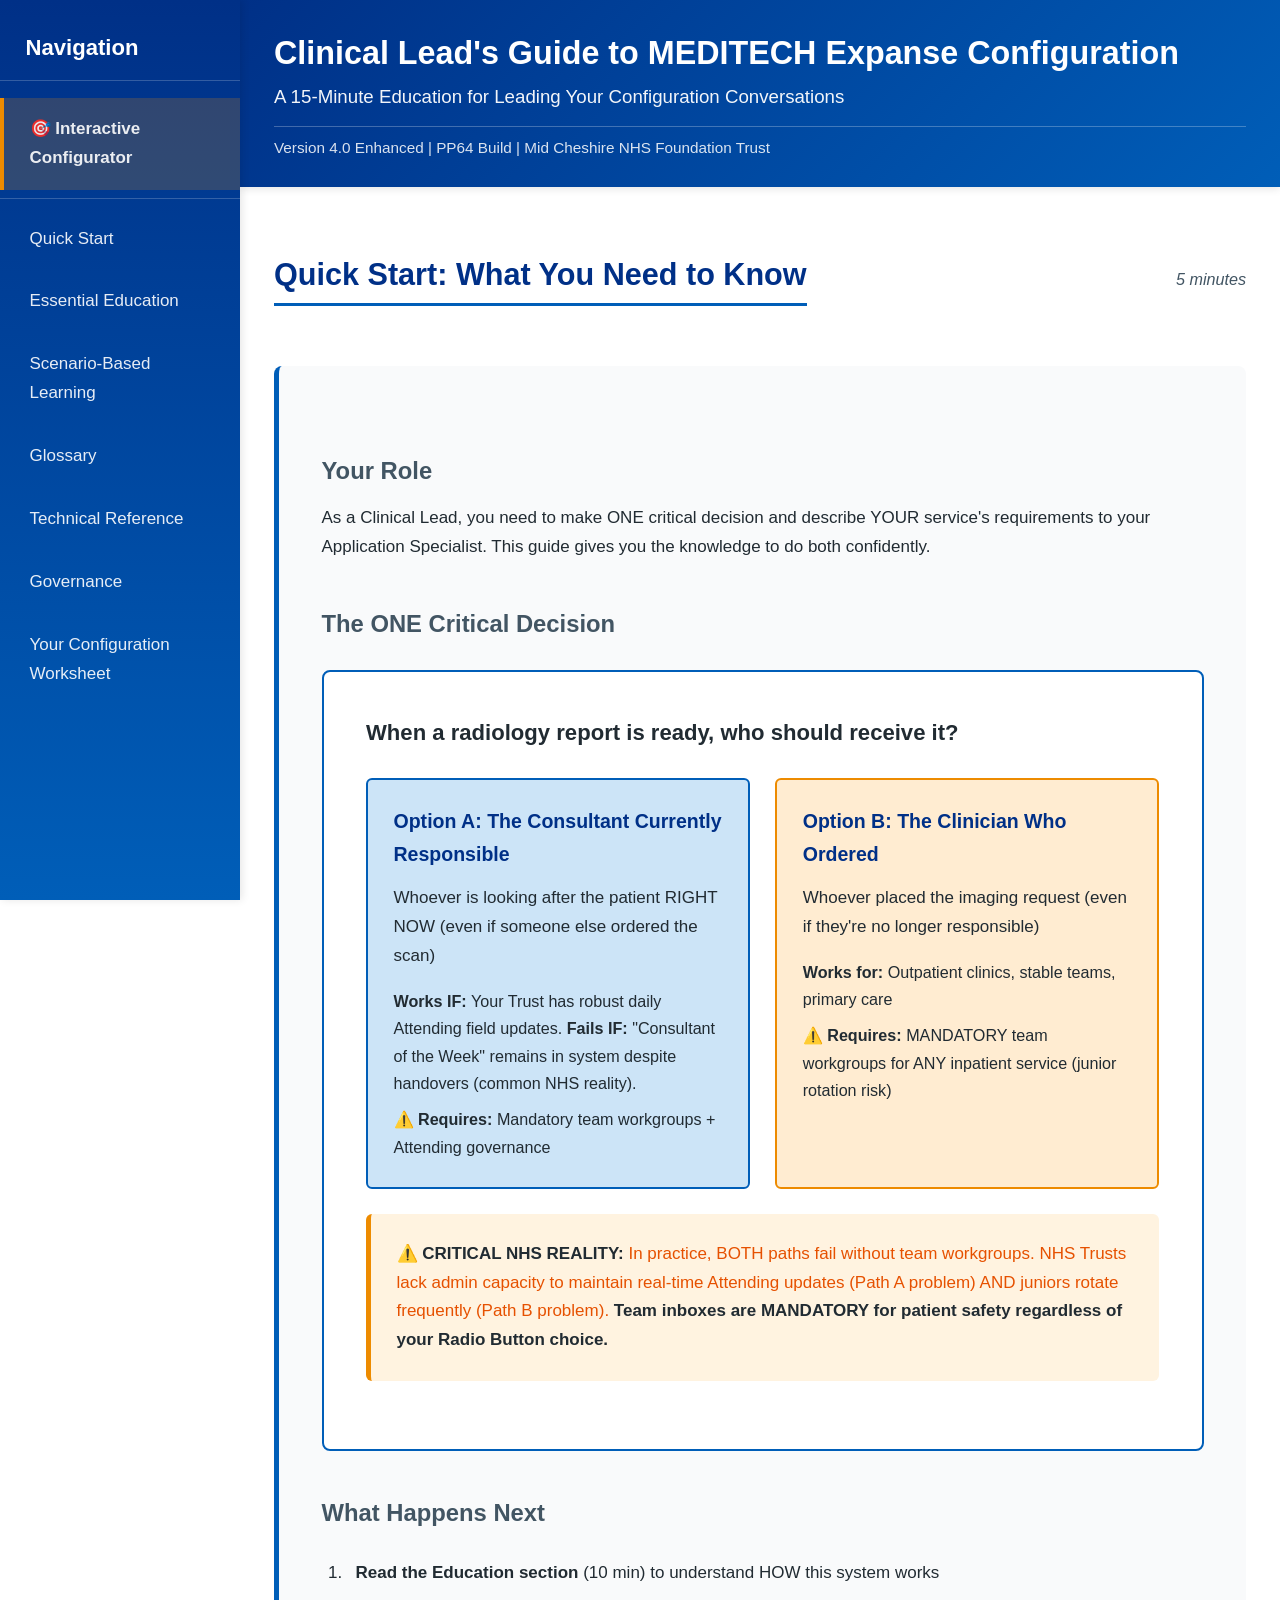
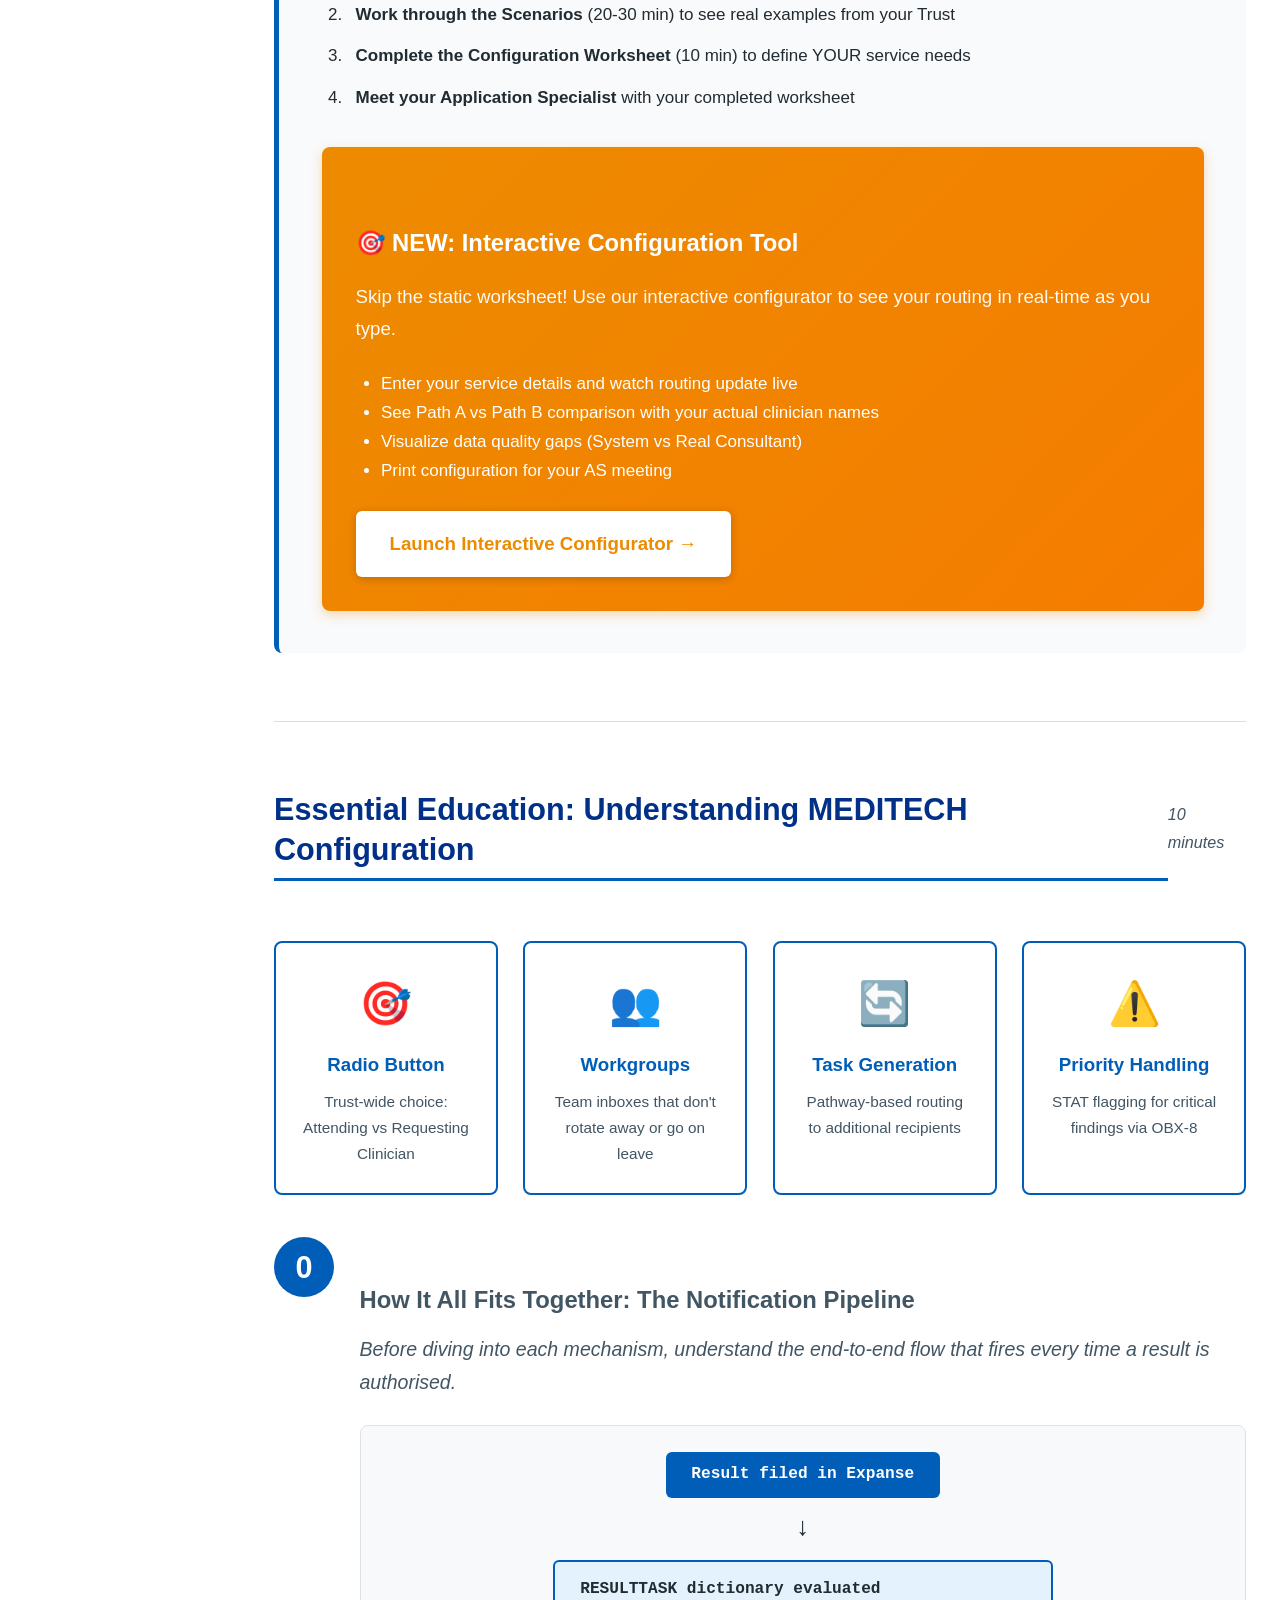
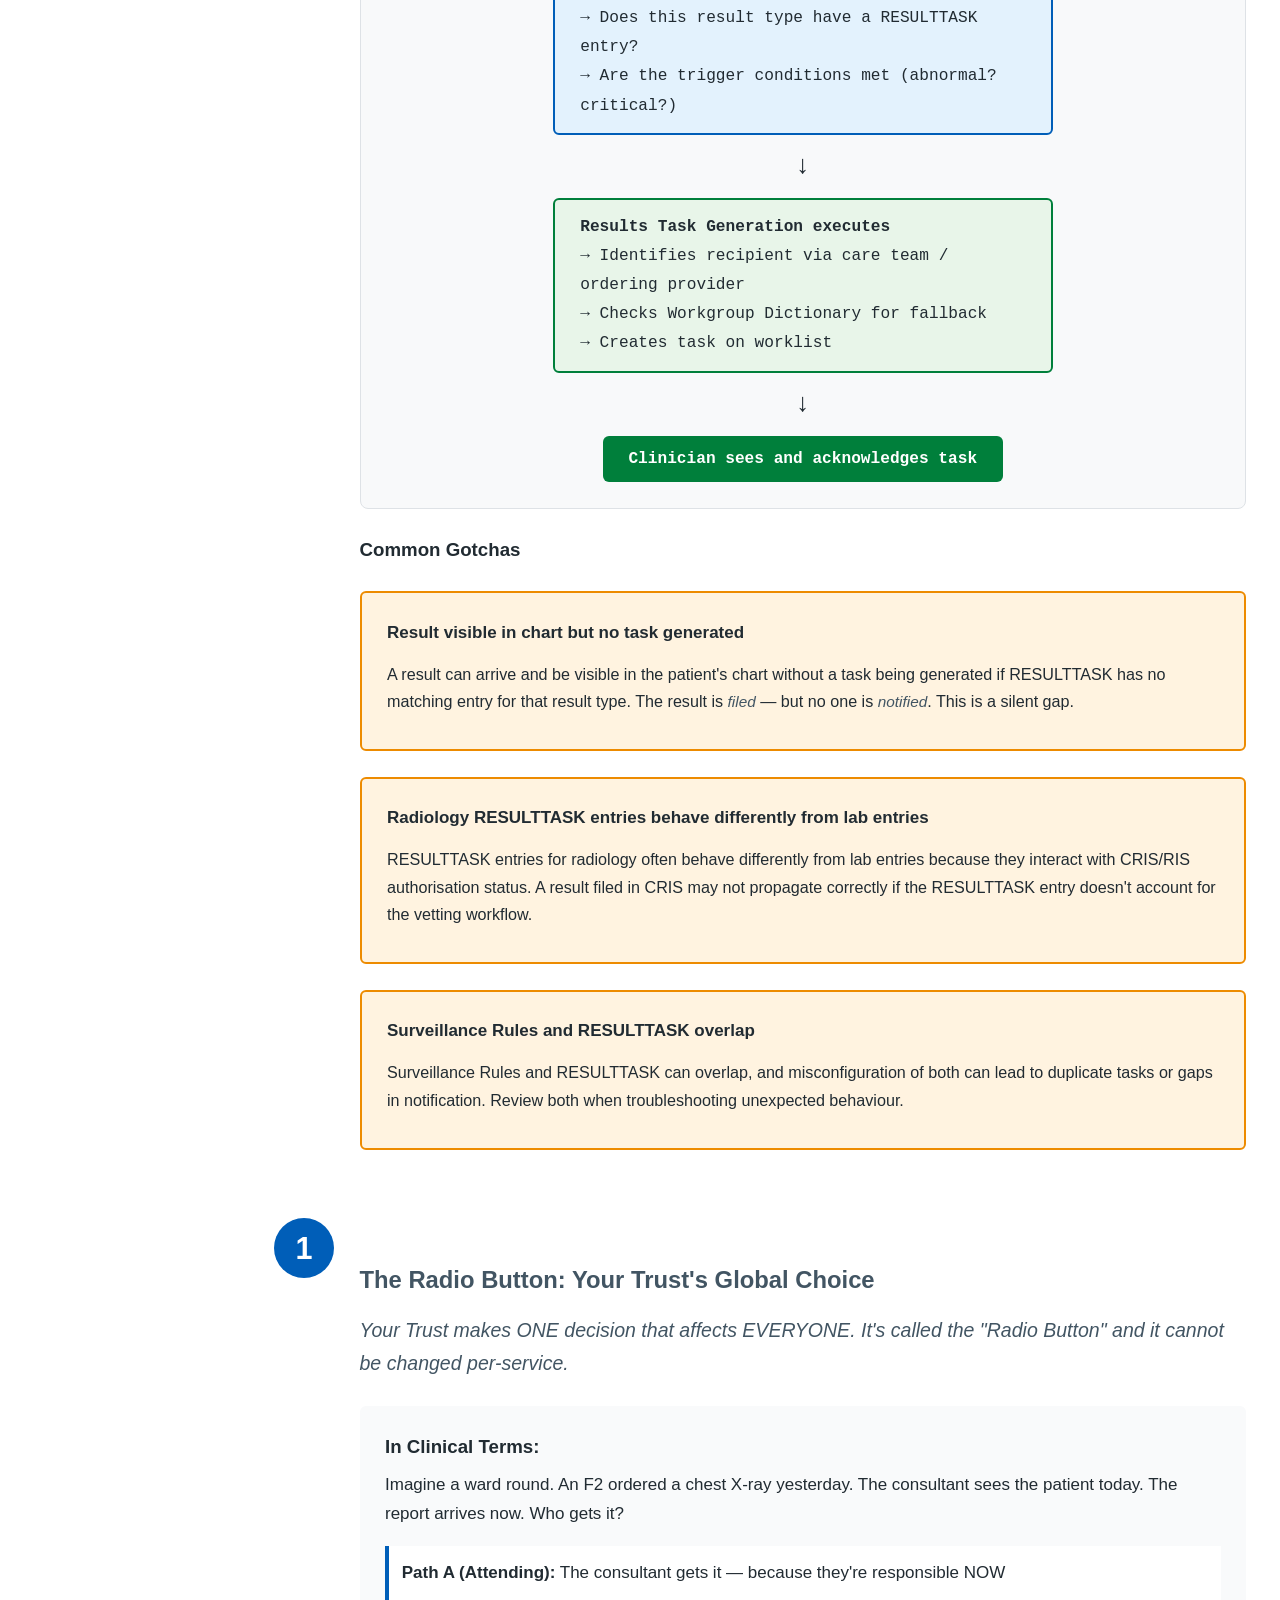
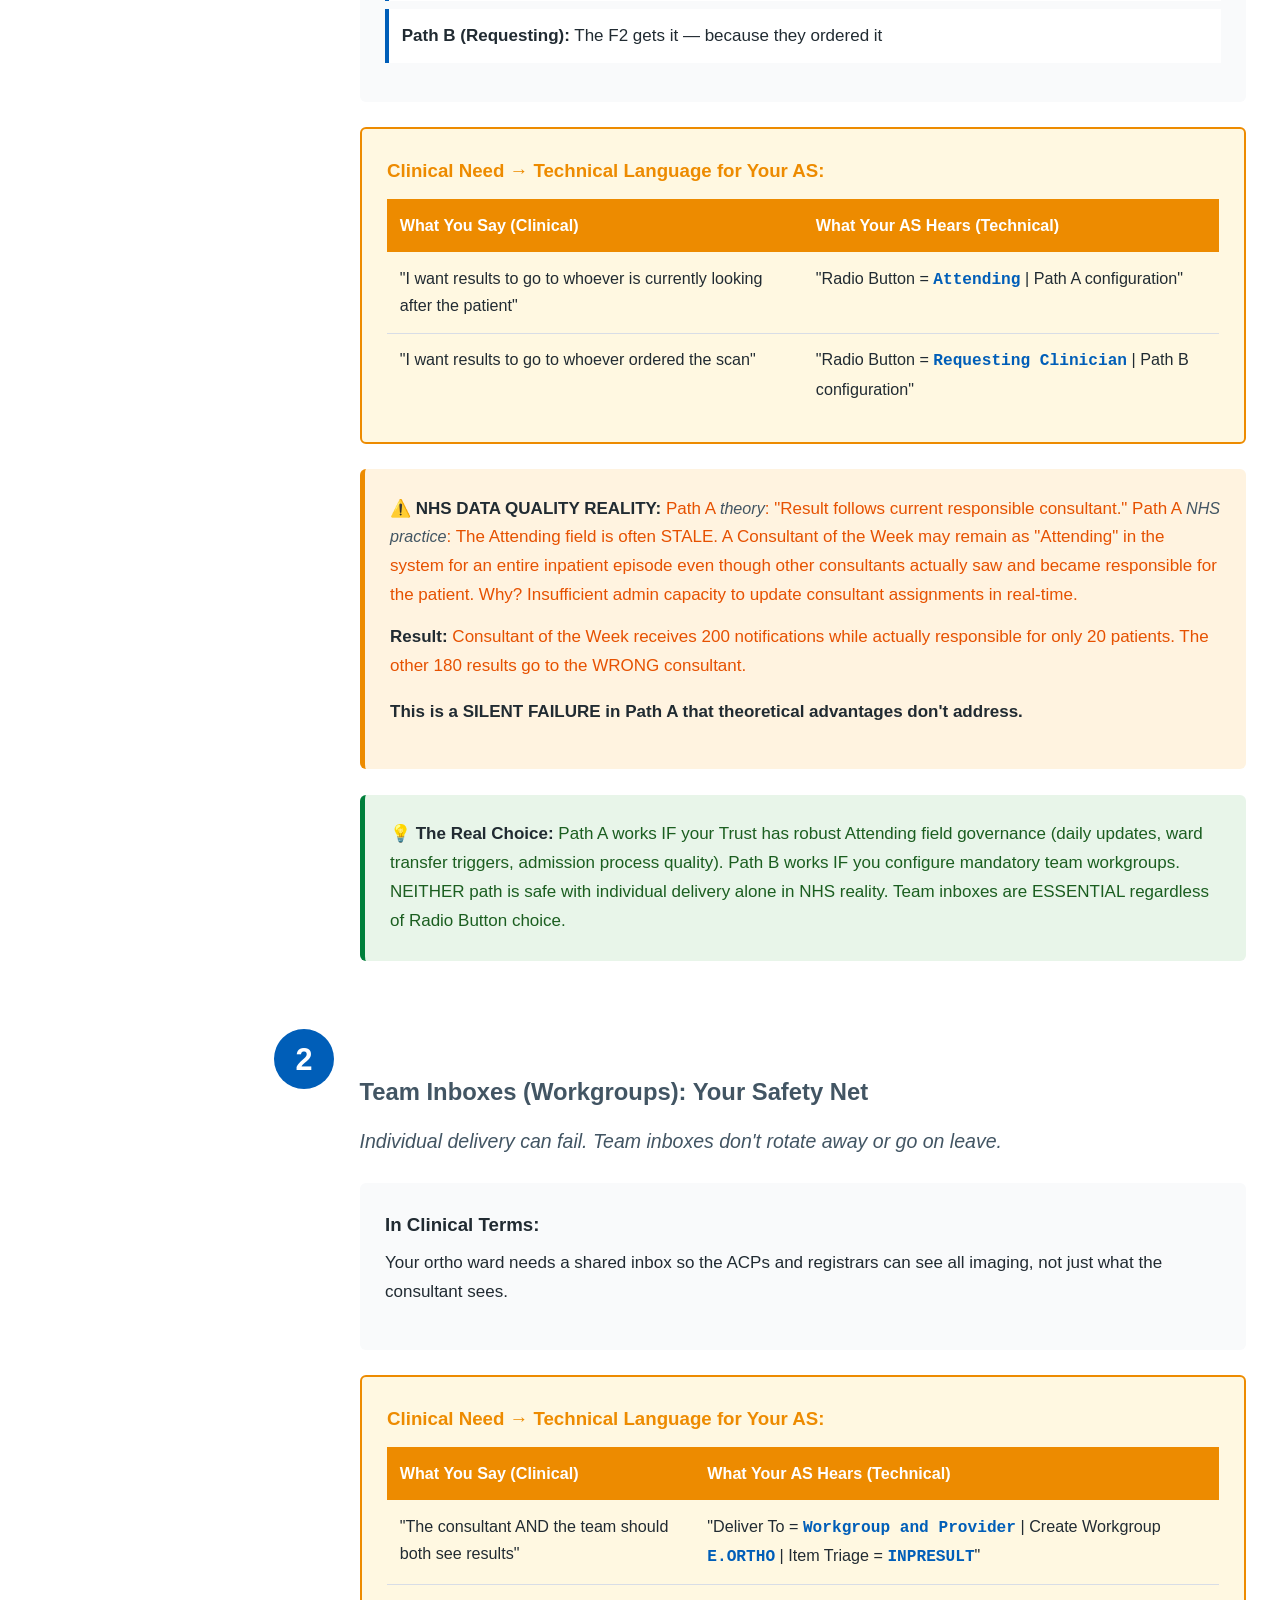
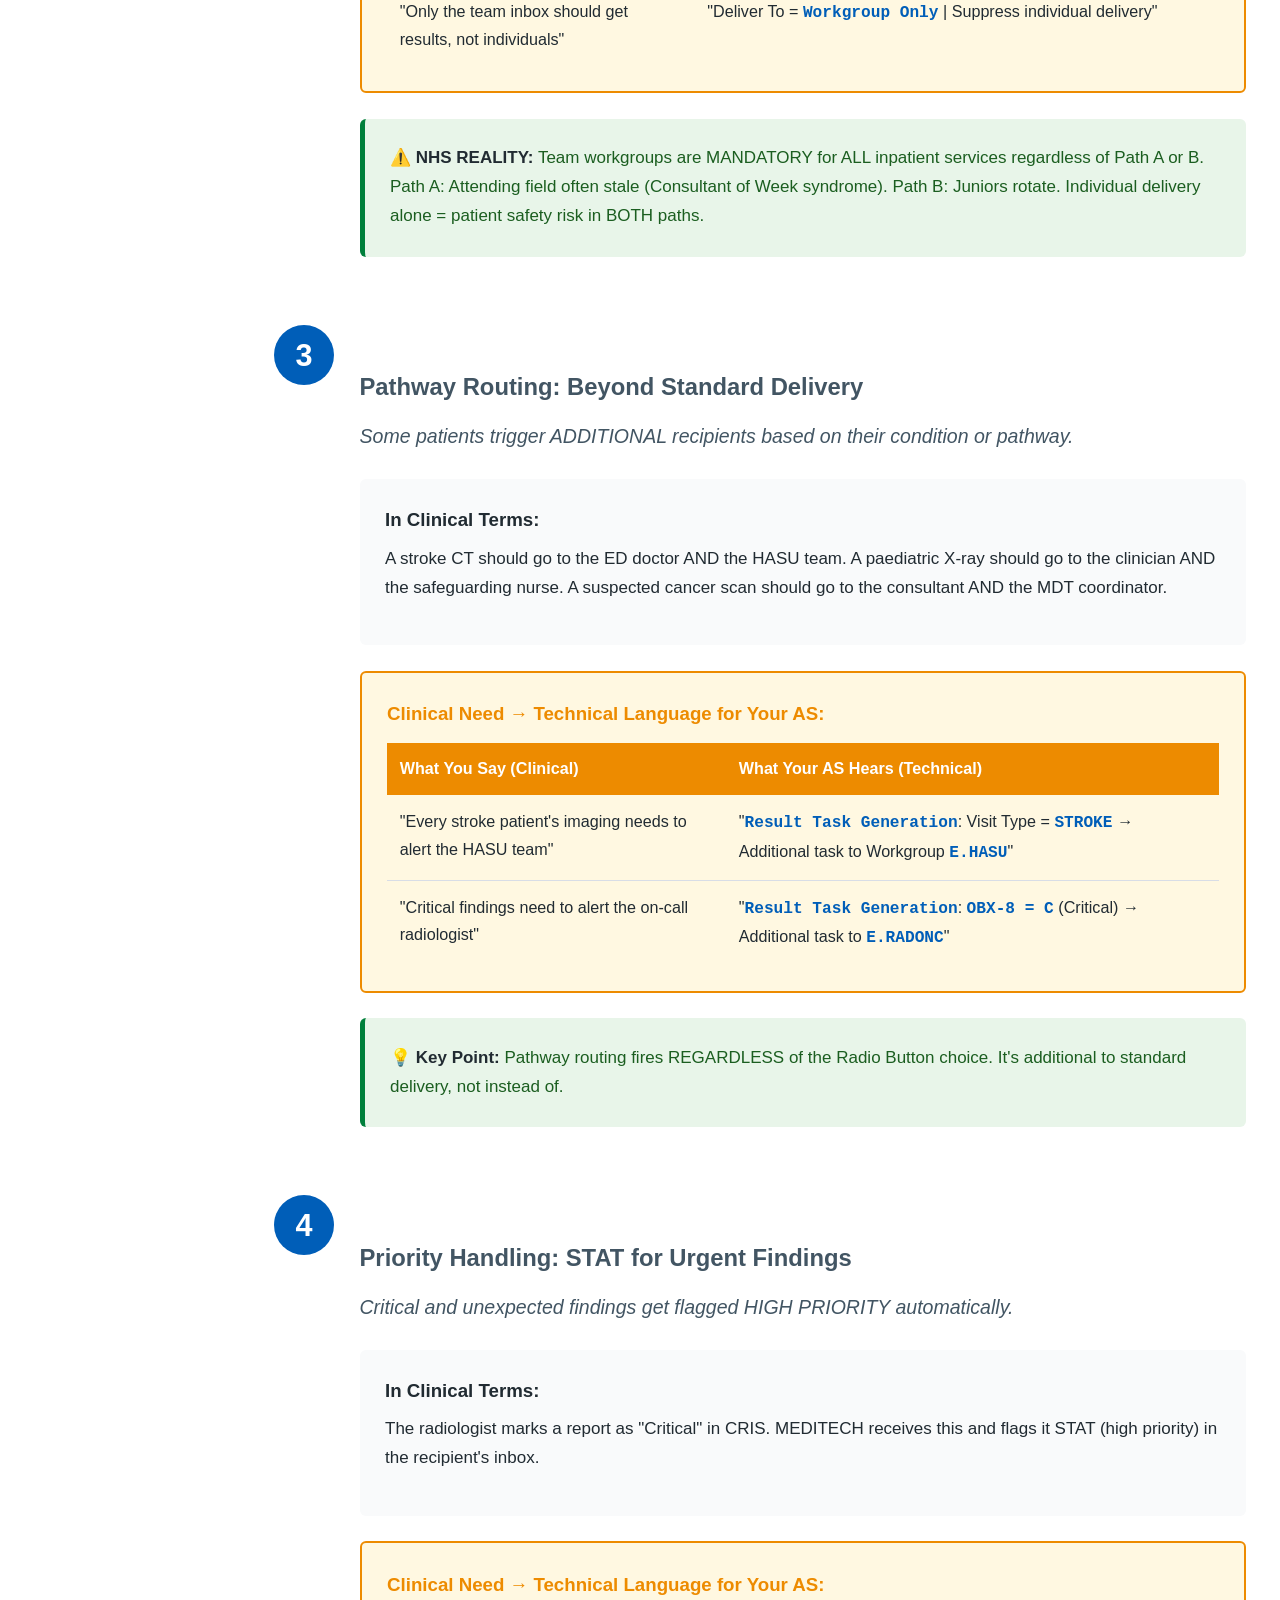
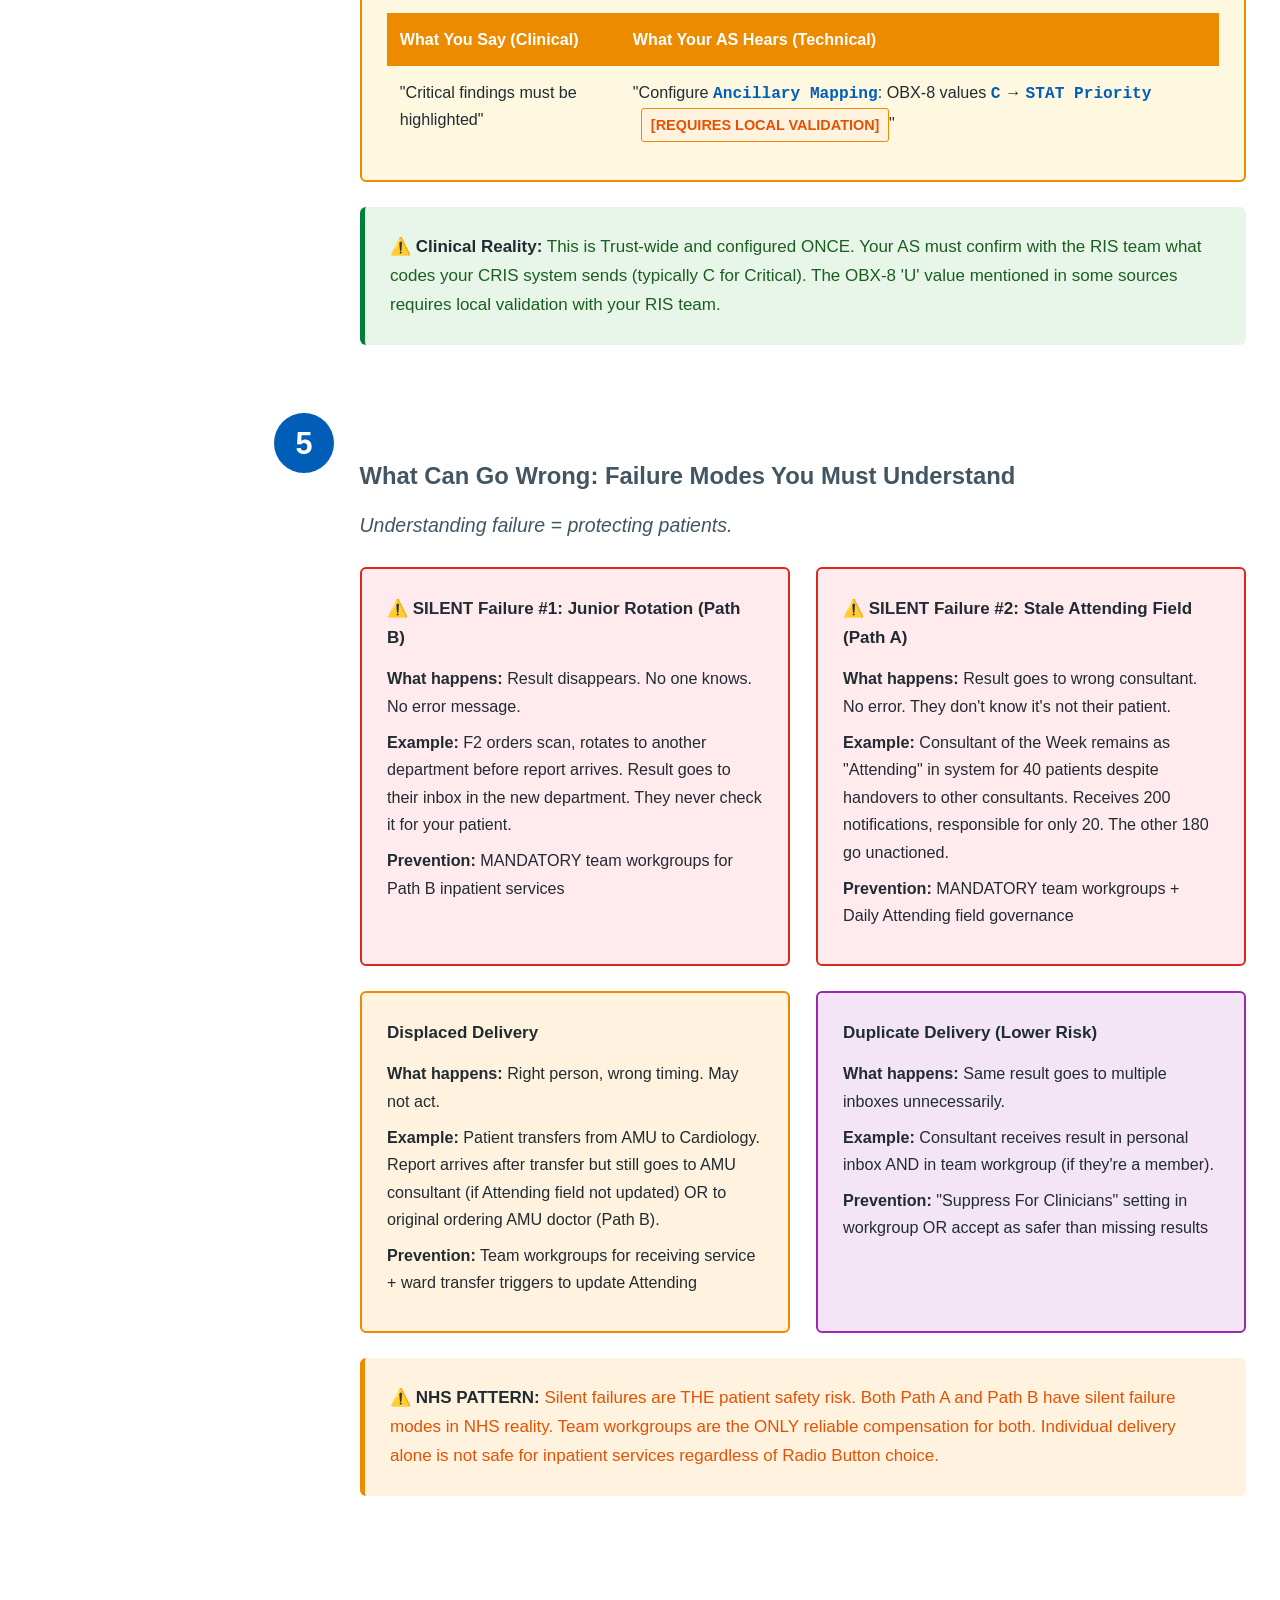
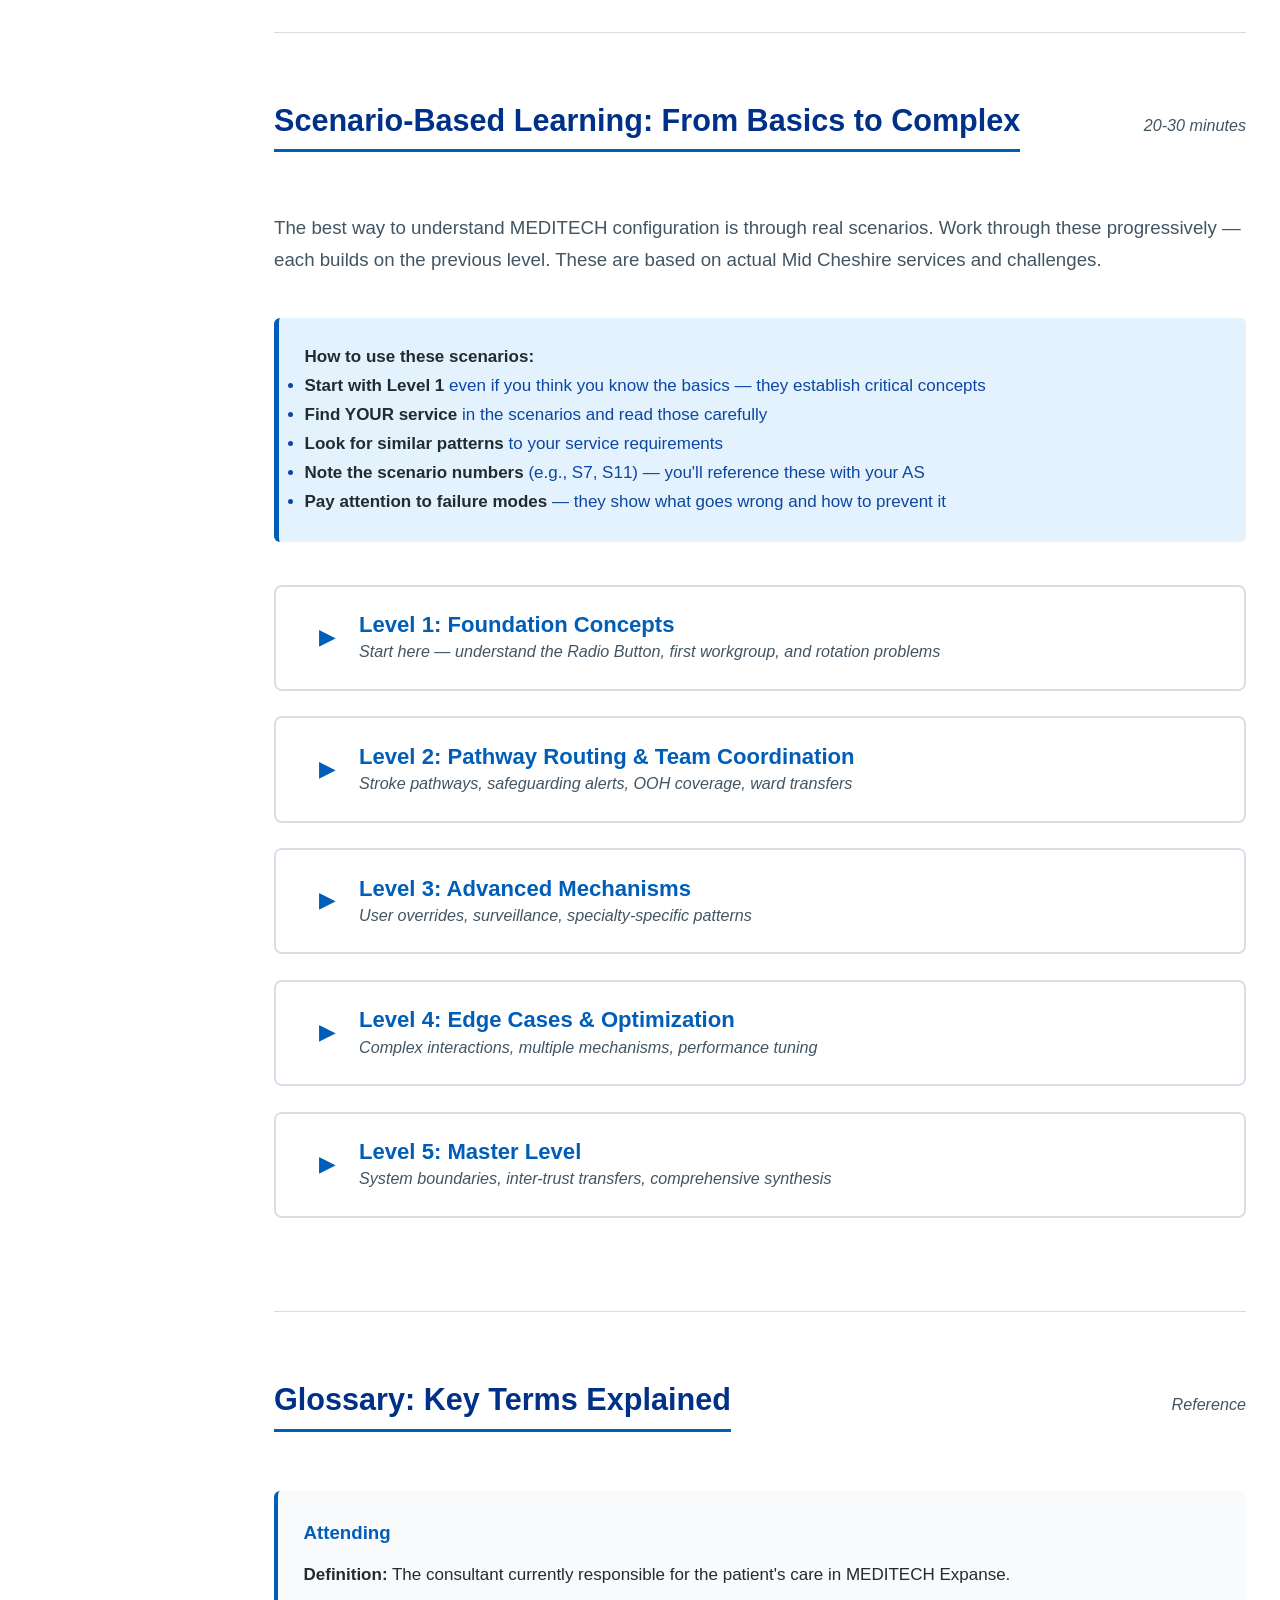
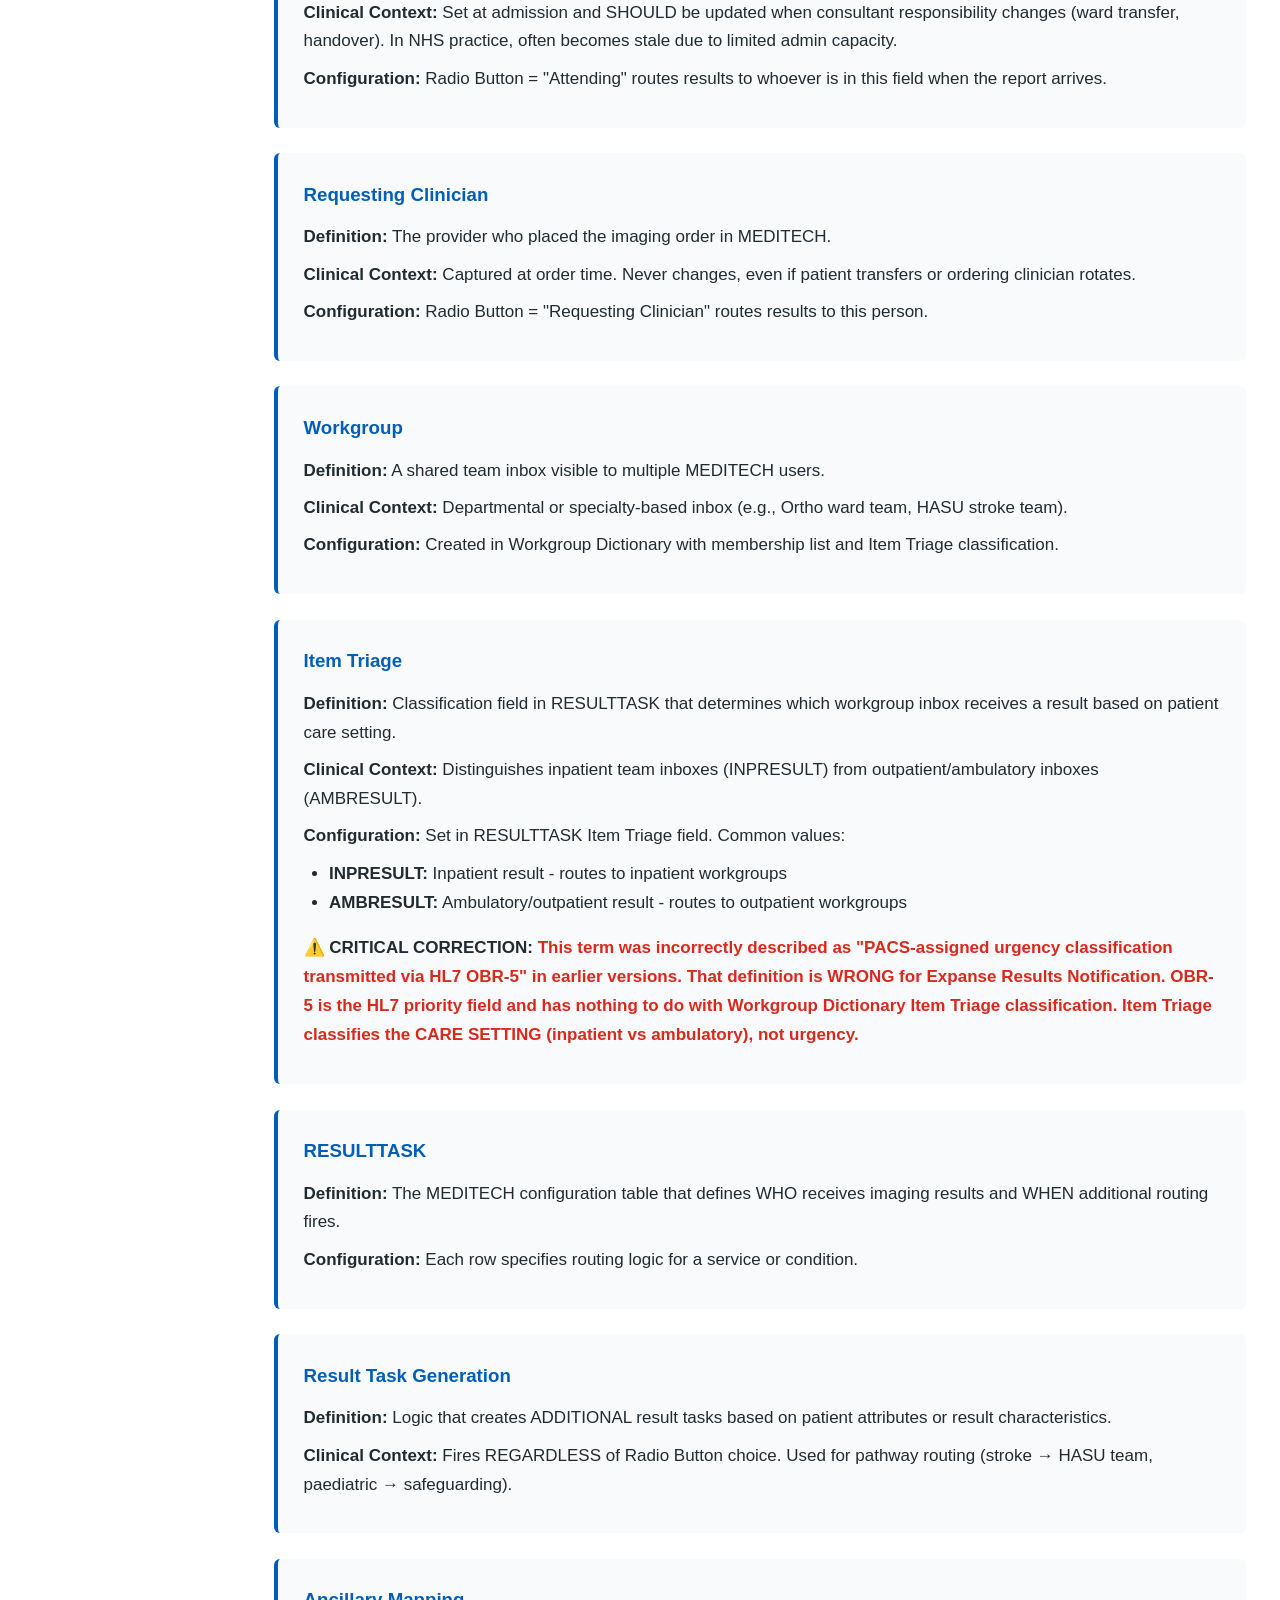
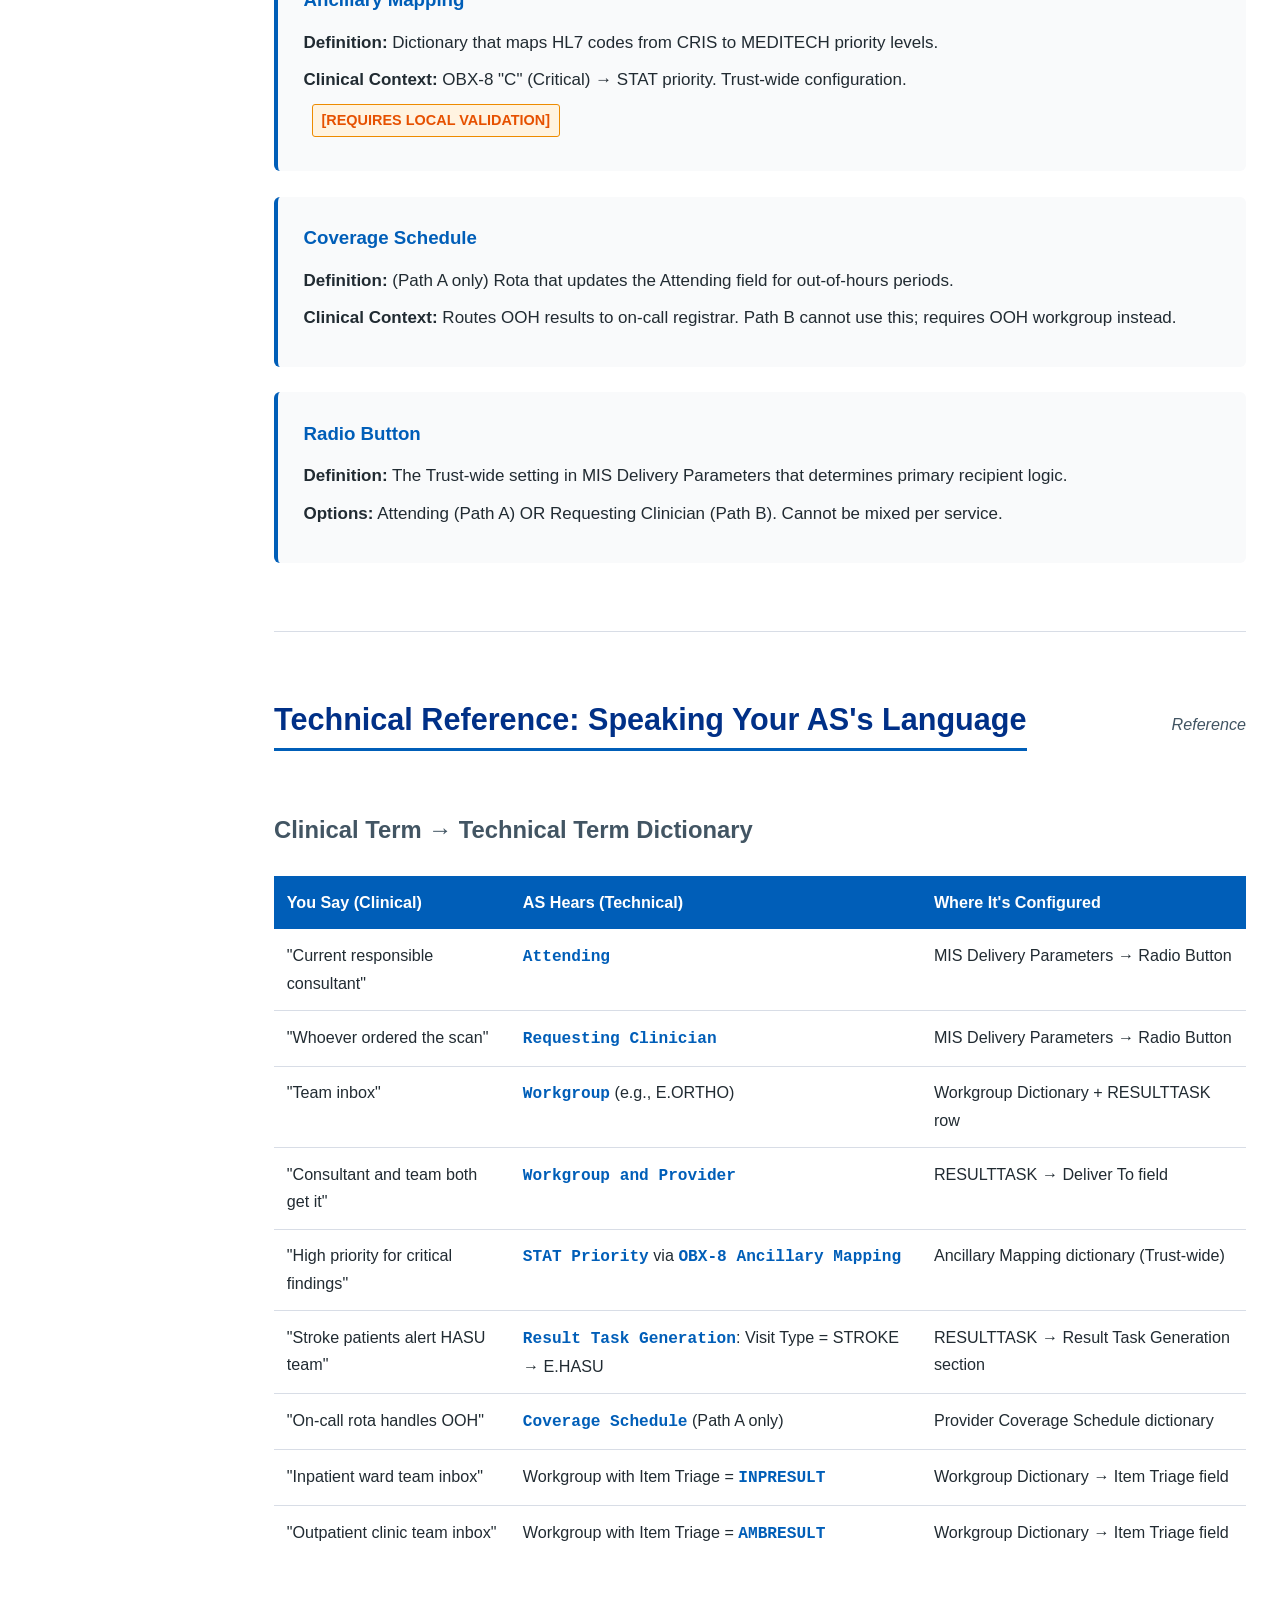
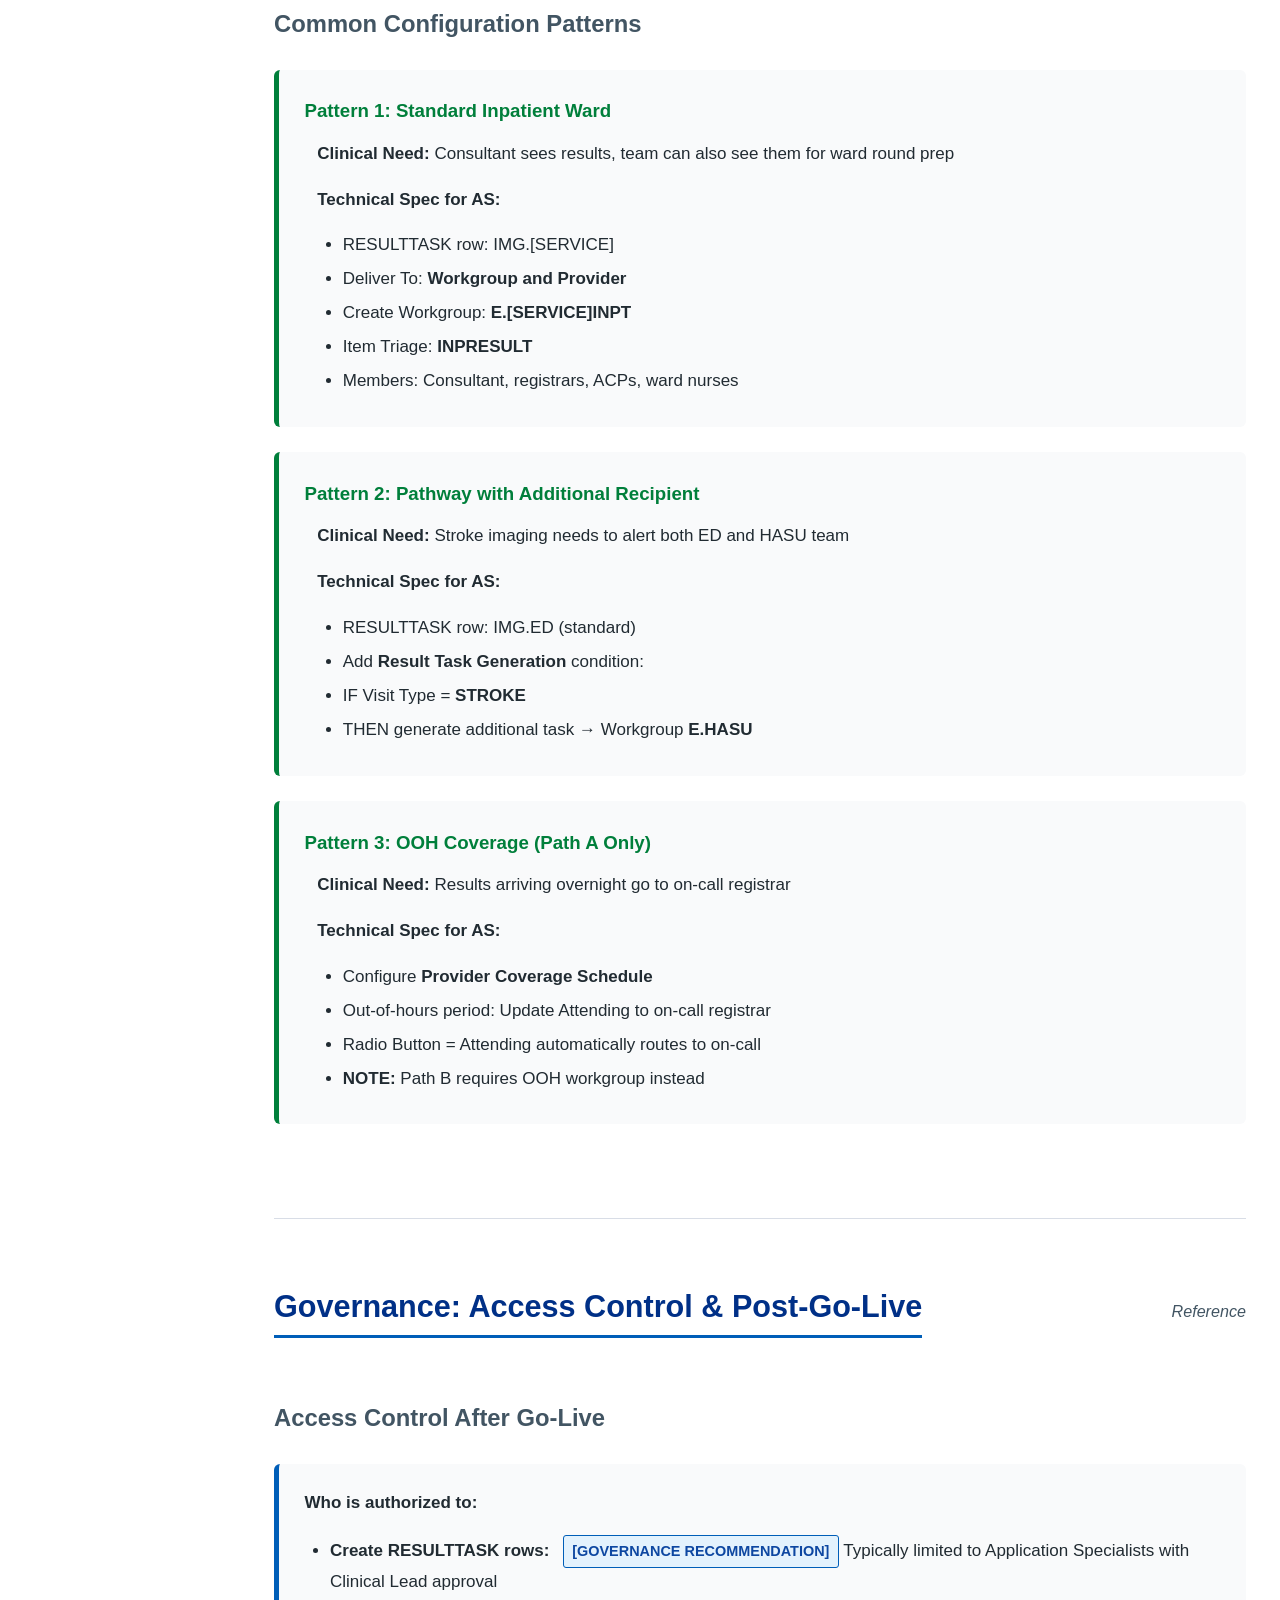
==== commit 6e6fd96e: "Add notification pipeline overview and common gotchas to Essential Education Adds a visual end-to-en" ====
--- a/clinical-guide-enhanced.html
+++ b/clinical-guide-enhanced.html
@@ -128,6 +128,52 @@
                             <div class="concept-icon">⚠️</div>
                             <h4>Priority Handling</h4>
                             <p>STAT flagging for critical findings via OBX-8</p>
+                        </div>
+                    </div>
+
+                    <!-- End-to-End Pipeline Overview -->
+                    <div class="concept-block">
+                        <div class="concept-number">0</div>
+                        <div class="concept-content">
+                            <h3>How It All Fits Together: The Notification Pipeline</h3>
+                            <p class="concept-intro">Before diving into each mechanism, understand the end-to-end flow that fires every time a result is authorised.</p>
+
+                            <div class="explanation" style="font-family: monospace; font-size: 0.95rem; line-height: 1.8; background: #f8f9fa; padding: 1.5rem; border-radius: 8px; border: 1px solid #dee2e6;">
+                                <div style="text-align: center;">
+                                    <div style="display: inline-block; background: var(--color-nhs-blue); color: white; padding: 0.5rem 1.5rem; border-radius: 6px; font-weight: 600;">Result filed in Expanse</div>
+                                    <div style="font-size: 1.5rem; margin: 0.5rem 0;">&#8595;</div>
+                                    <div style="display: inline-block; background: #e3f2fd; padding: 0.75rem 1.5rem; border-radius: 6px; border: 2px solid var(--color-nhs-blue); text-align: left; max-width: 500px;">
+                                        <strong>RESULTTASK dictionary evaluated</strong><br>
+                                        &rarr; Does this result type have a RESULTTASK entry?<br>
+                                        &rarr; Are the trigger conditions met (abnormal? critical?)
+                                    </div>
+                                    <div style="font-size: 1.5rem; margin: 0.5rem 0;">&#8595;</div>
+                                    <div style="display: inline-block; background: #e8f5e9; padding: 0.75rem 1.5rem; border-radius: 6px; border: 2px solid var(--color-success); text-align: left; max-width: 500px;">
+                                        <strong>Results Task Generation executes</strong><br>
+                                        &rarr; Identifies recipient via care team / ordering provider<br>
+                                        &rarr; Checks Workgroup Dictionary for fallback<br>
+                                        &rarr; Creates task on worklist
+                                    </div>
+                                    <div style="font-size: 1.5rem; margin: 0.5rem 0;">&#8595;</div>
+                                    <div style="display: inline-block; background: var(--color-success); color: white; padding: 0.5rem 1.5rem; border-radius: 6px; font-weight: 600;">Clinician sees and acknowledges task</div>
+                                </div>
+                            </div>
+
+                            <h4 style="margin-top: 1.5rem; margin-bottom: 1rem;">Common Gotchas</h4>
+                            <div class="failure-grid" style="grid-template-columns: 1fr;">
+                                <div class="failure-card warning">
+                                    <h4>Result visible in chart but no task generated</h4>
+                                    <p>A result can arrive and be visible in the patient's chart without a task being generated if RESULTTASK has no matching entry for that result type. The result is <em>filed</em> — but no one is <em>notified</em>. This is a silent gap.</p>
+                                </div>
+                                <div class="failure-card warning">
+                                    <h4>Radiology RESULTTASK entries behave differently from lab entries</h4>
+                                    <p>RESULTTASK entries for radiology often behave differently from lab entries because they interact with CRIS/RIS authorisation status. A result filed in CRIS may not propagate correctly if the RESULTTASK entry doesn't account for the vetting workflow.</p>
+                                </div>
+                                <div class="failure-card warning">
+                                    <h4>Surveillance Rules and RESULTTASK overlap</h4>
+                                    <p>Surveillance Rules and RESULTTASK can overlap, and misconfiguration of both can lead to duplicate tasks or gaps in notification. Review both when troubleshooting unexpected behaviour.</p>
+                                </div>
+                            </div>
                         </div>
                     </div>
 
--- a/clinical-styles-enhanced.css
+++ b/clinical-styles-enhanced.css
@@ -890,16 +890,13 @@
 }
 
 .level-content {
-  max-height: 0;
-  overflow: hidden;
-  transition: max-height 0.3s ease-out;
+  display: none;
   padding: 0 var(--spacing-lg);
 }
 
 .level-content.expanded {
-  max-height: 5000px;
+  display: block;
   padding: var(--spacing-lg);
-  transition: max-height 0.5s ease-in;
 }
 
 .scenario-card {
